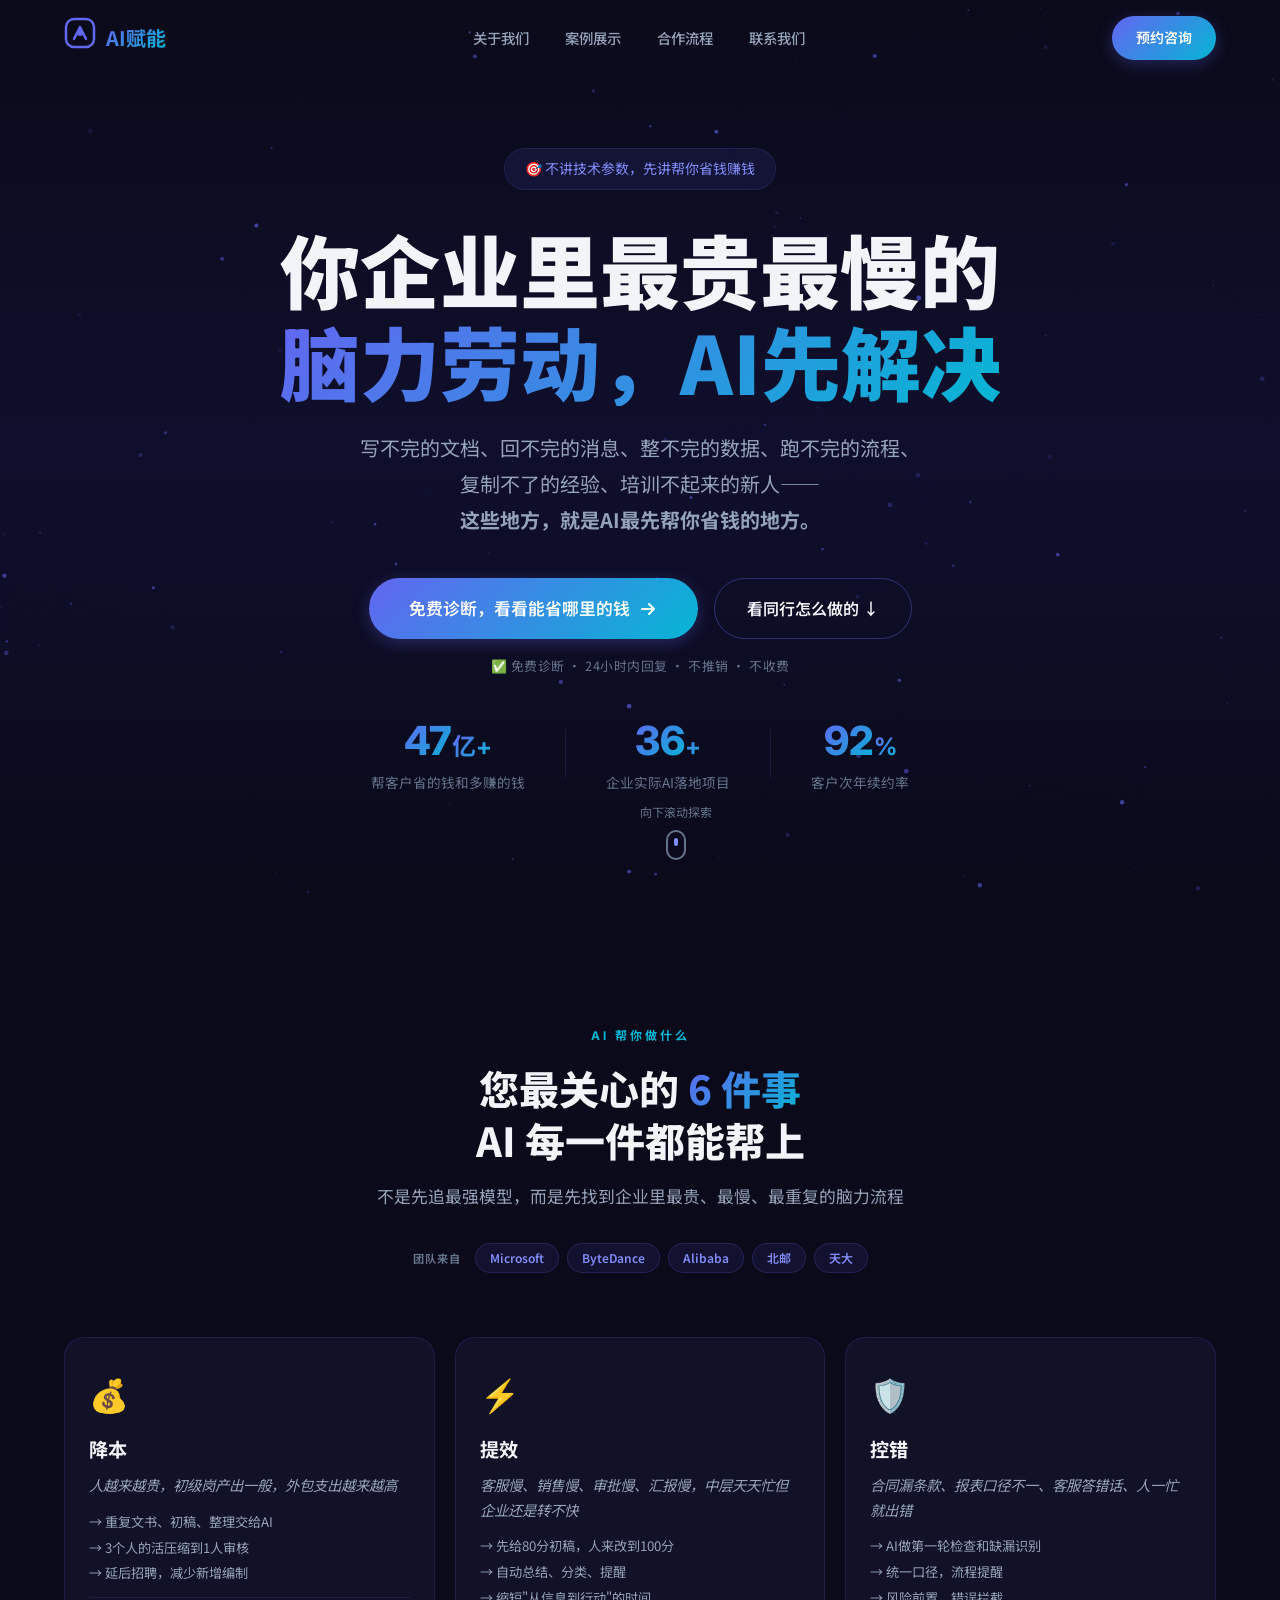
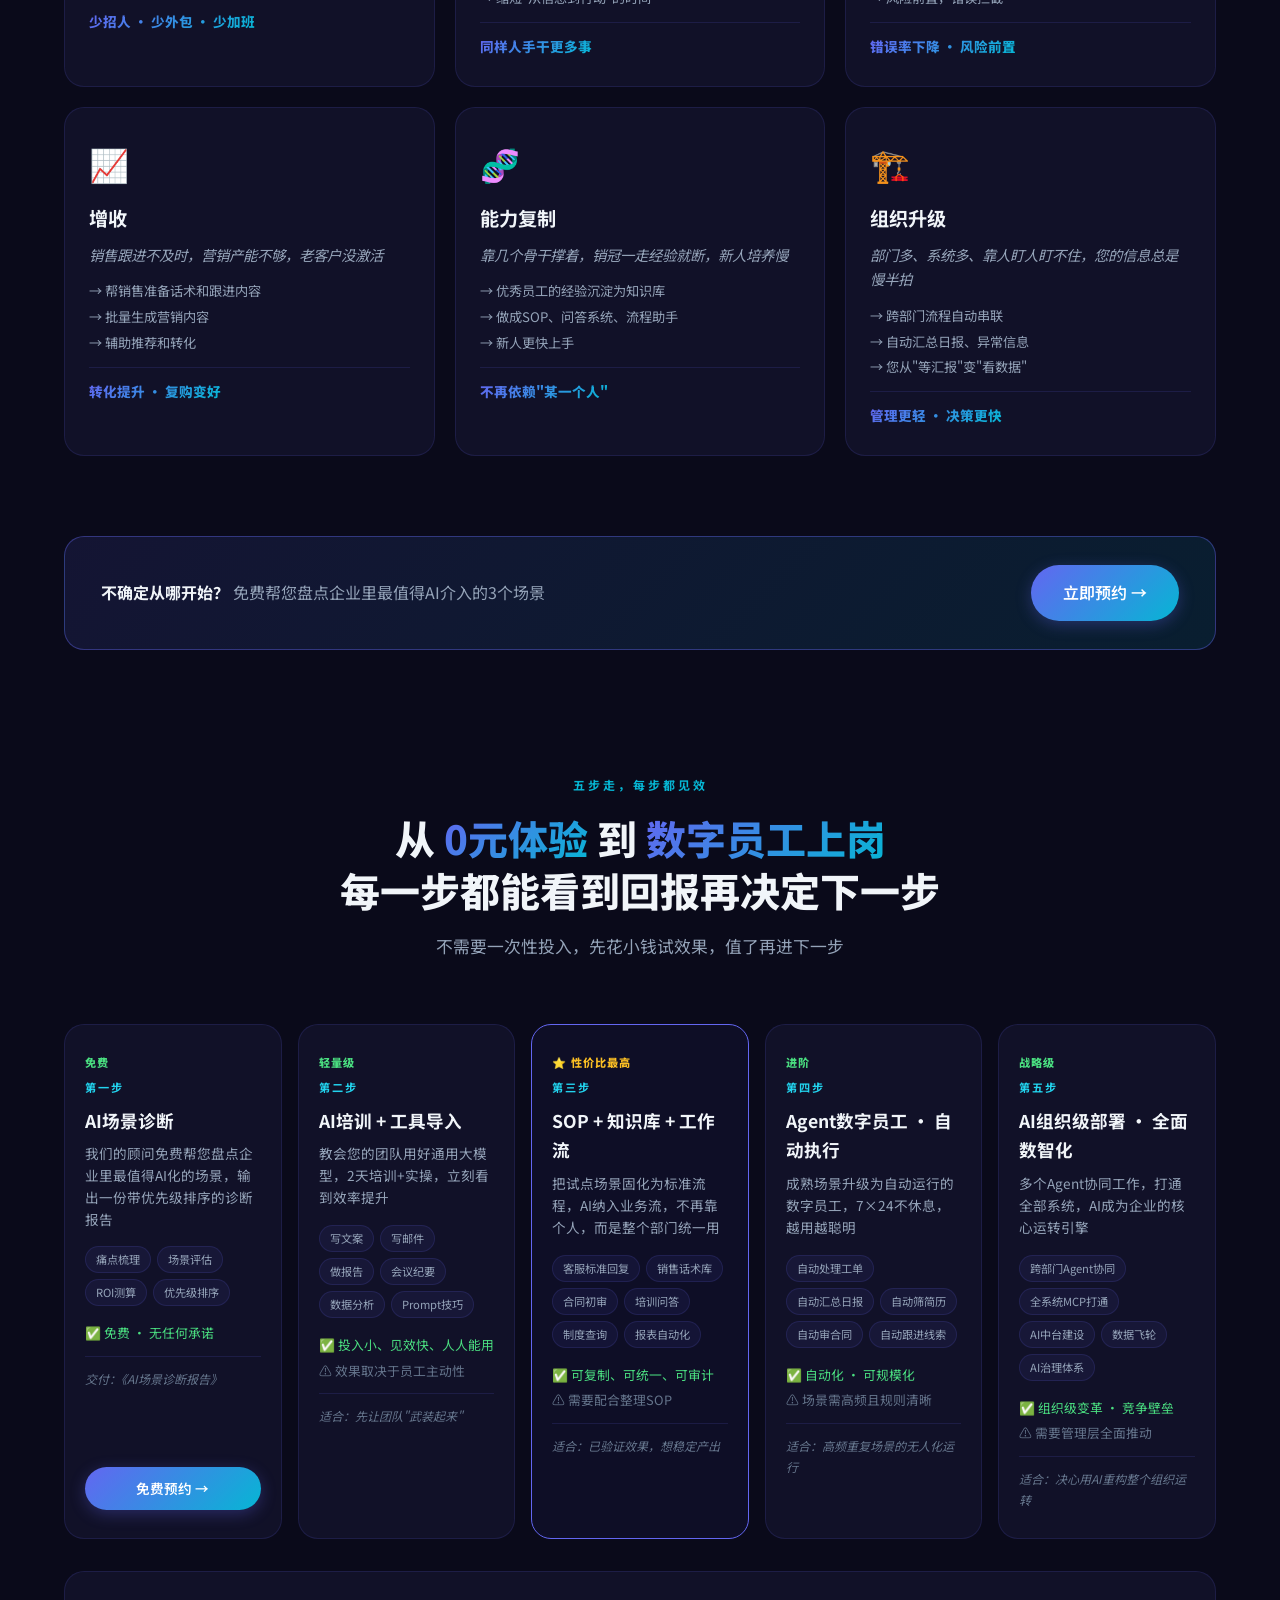
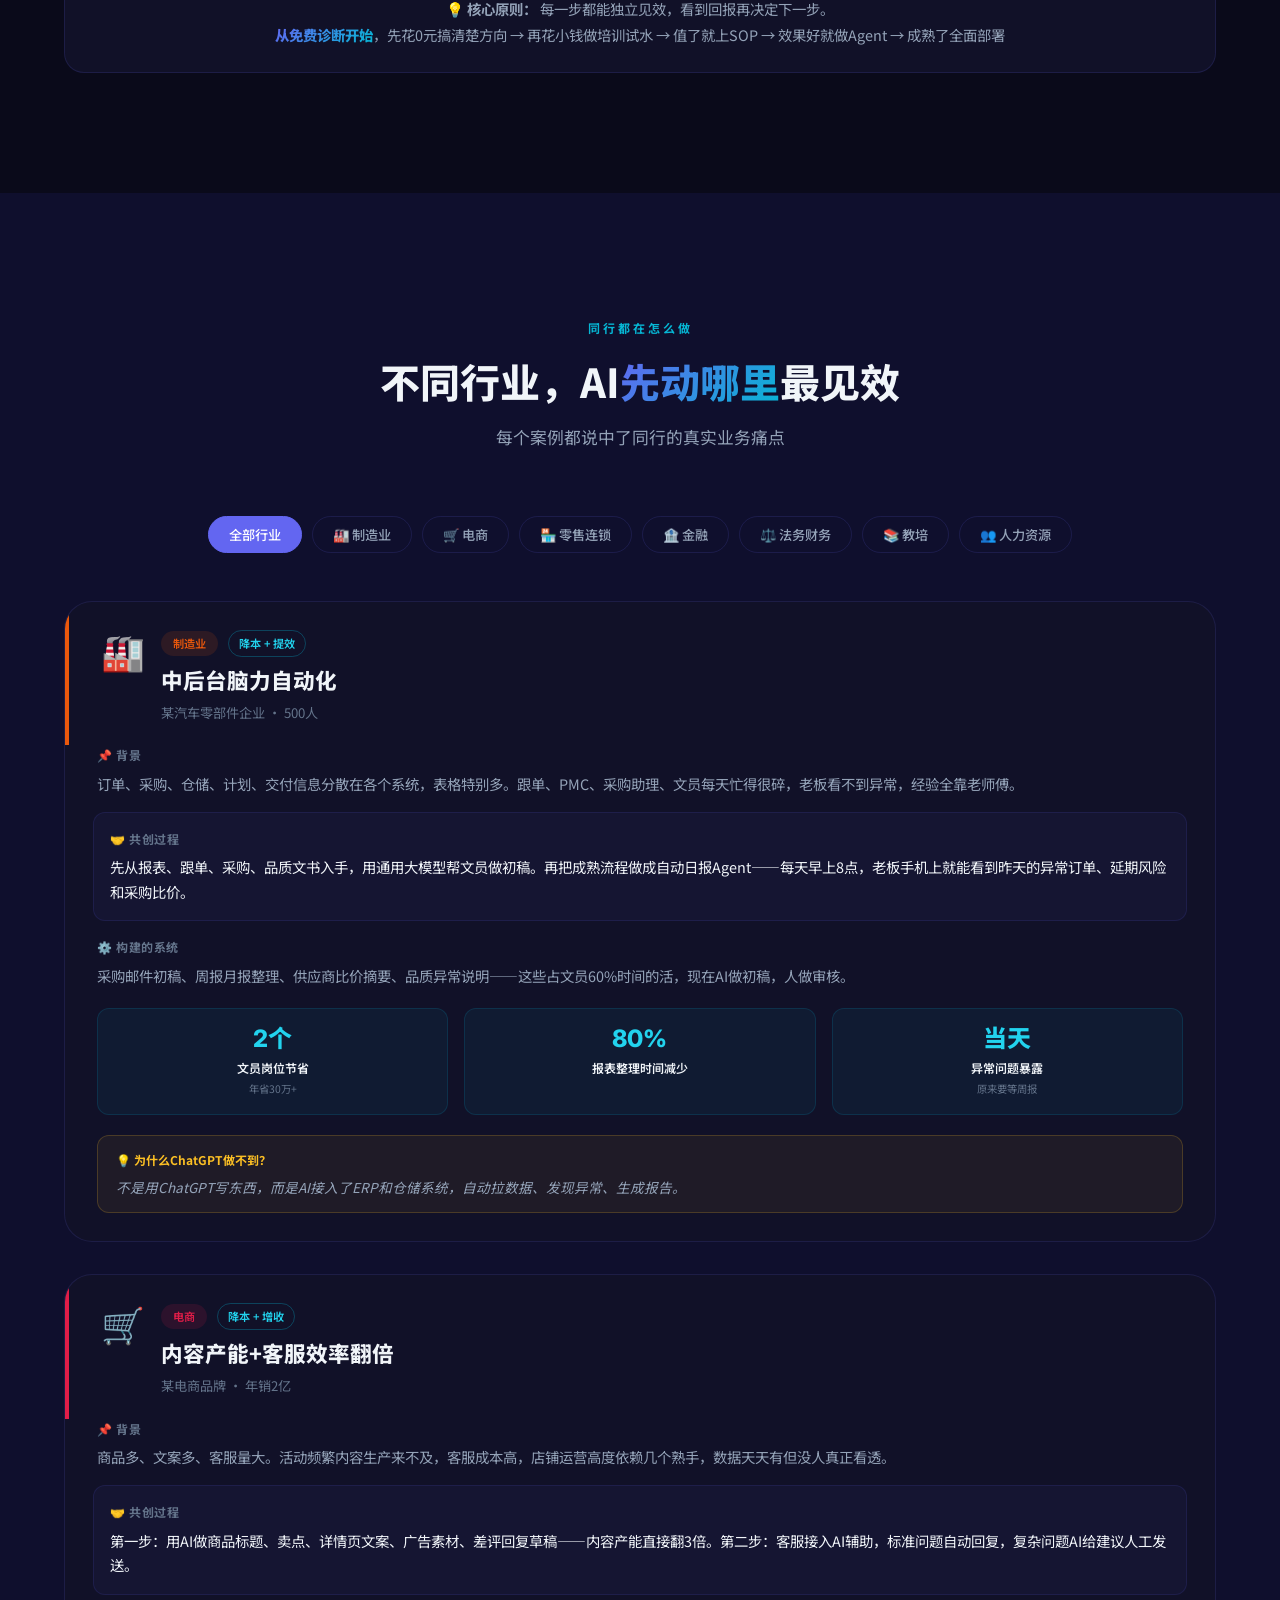
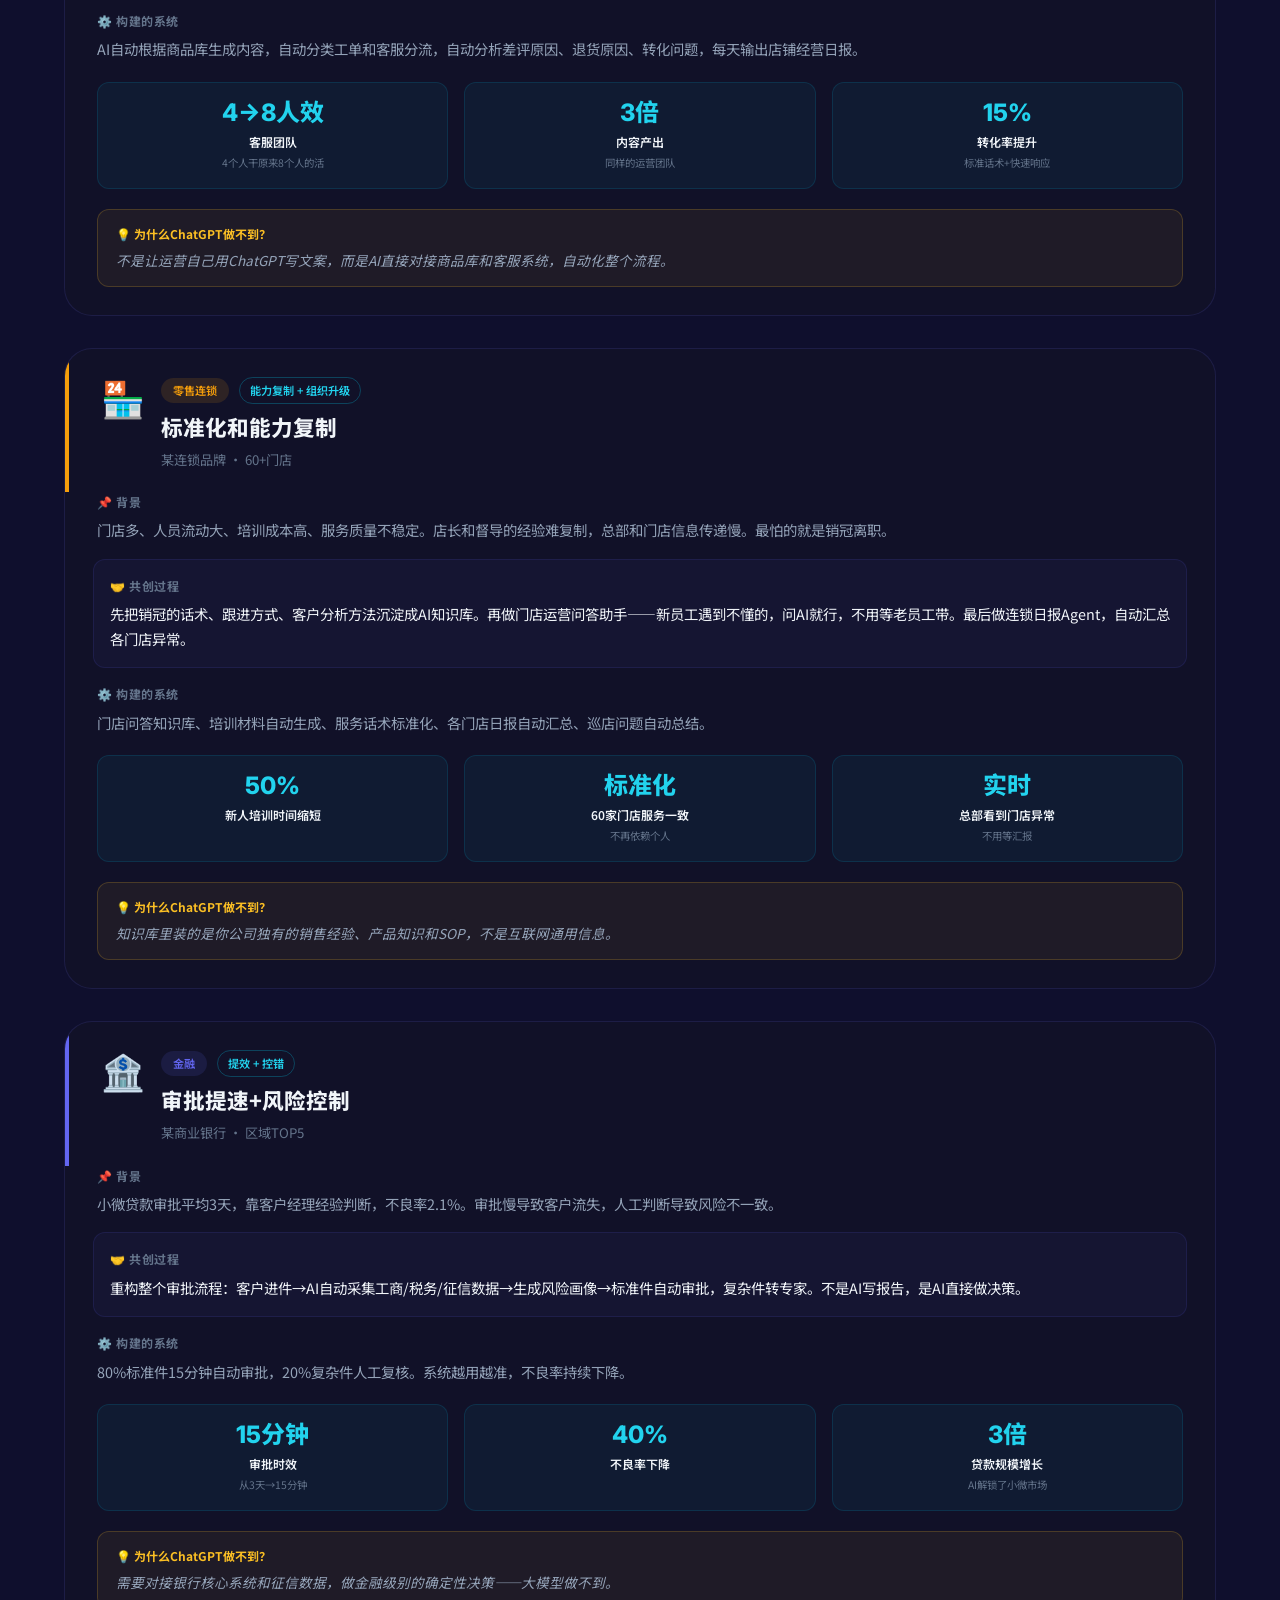
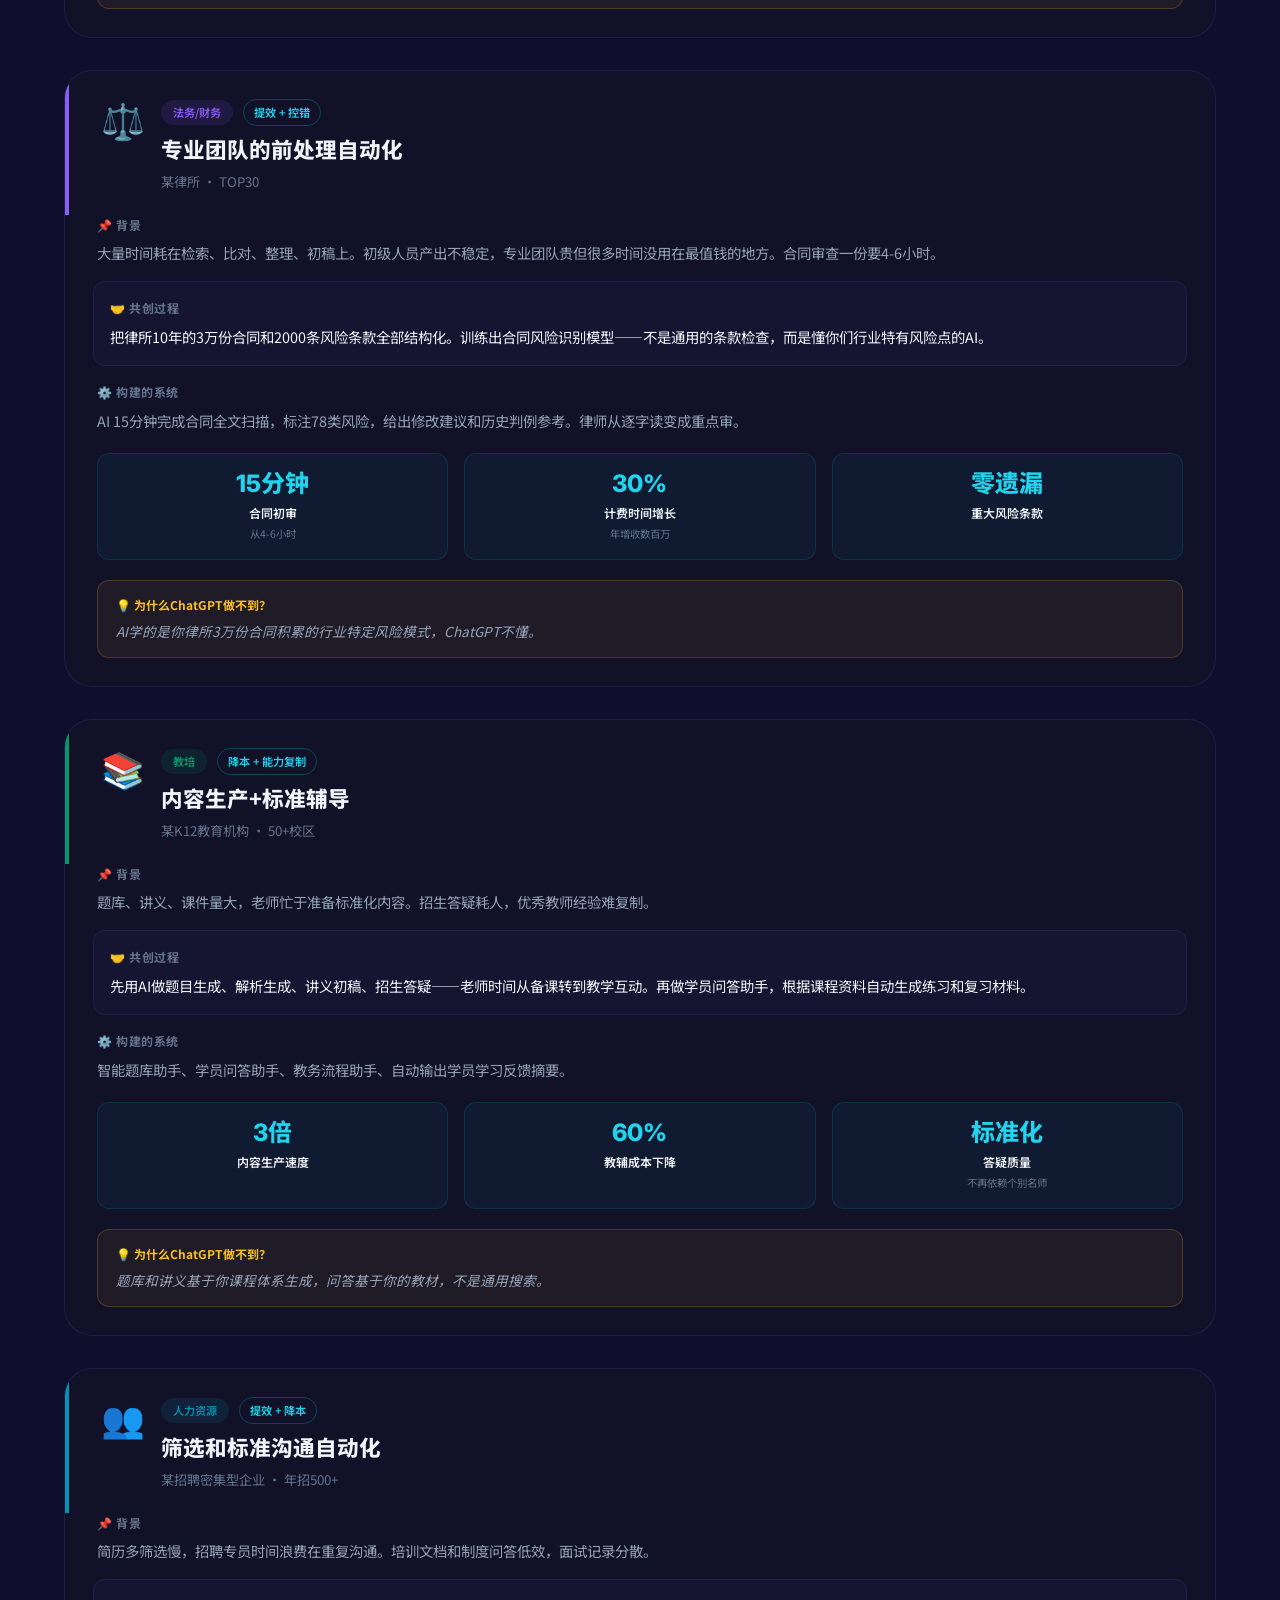
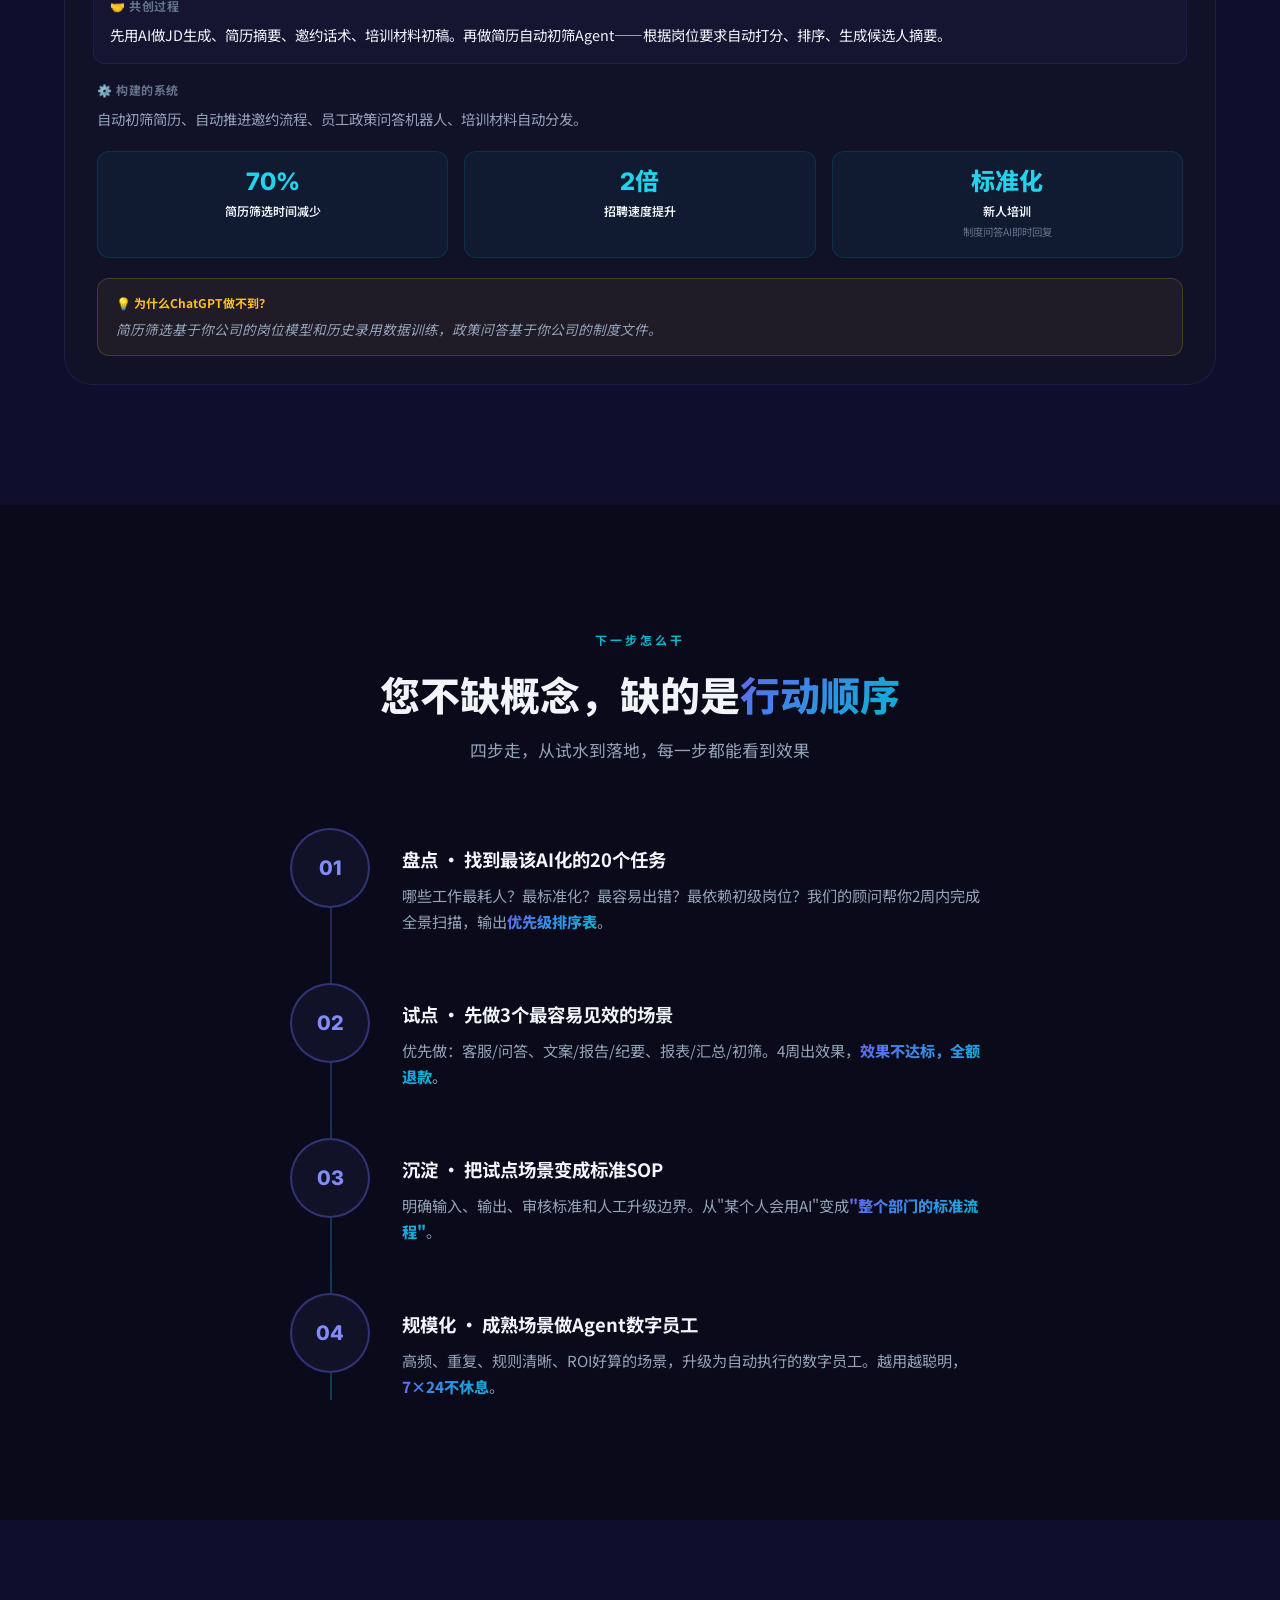
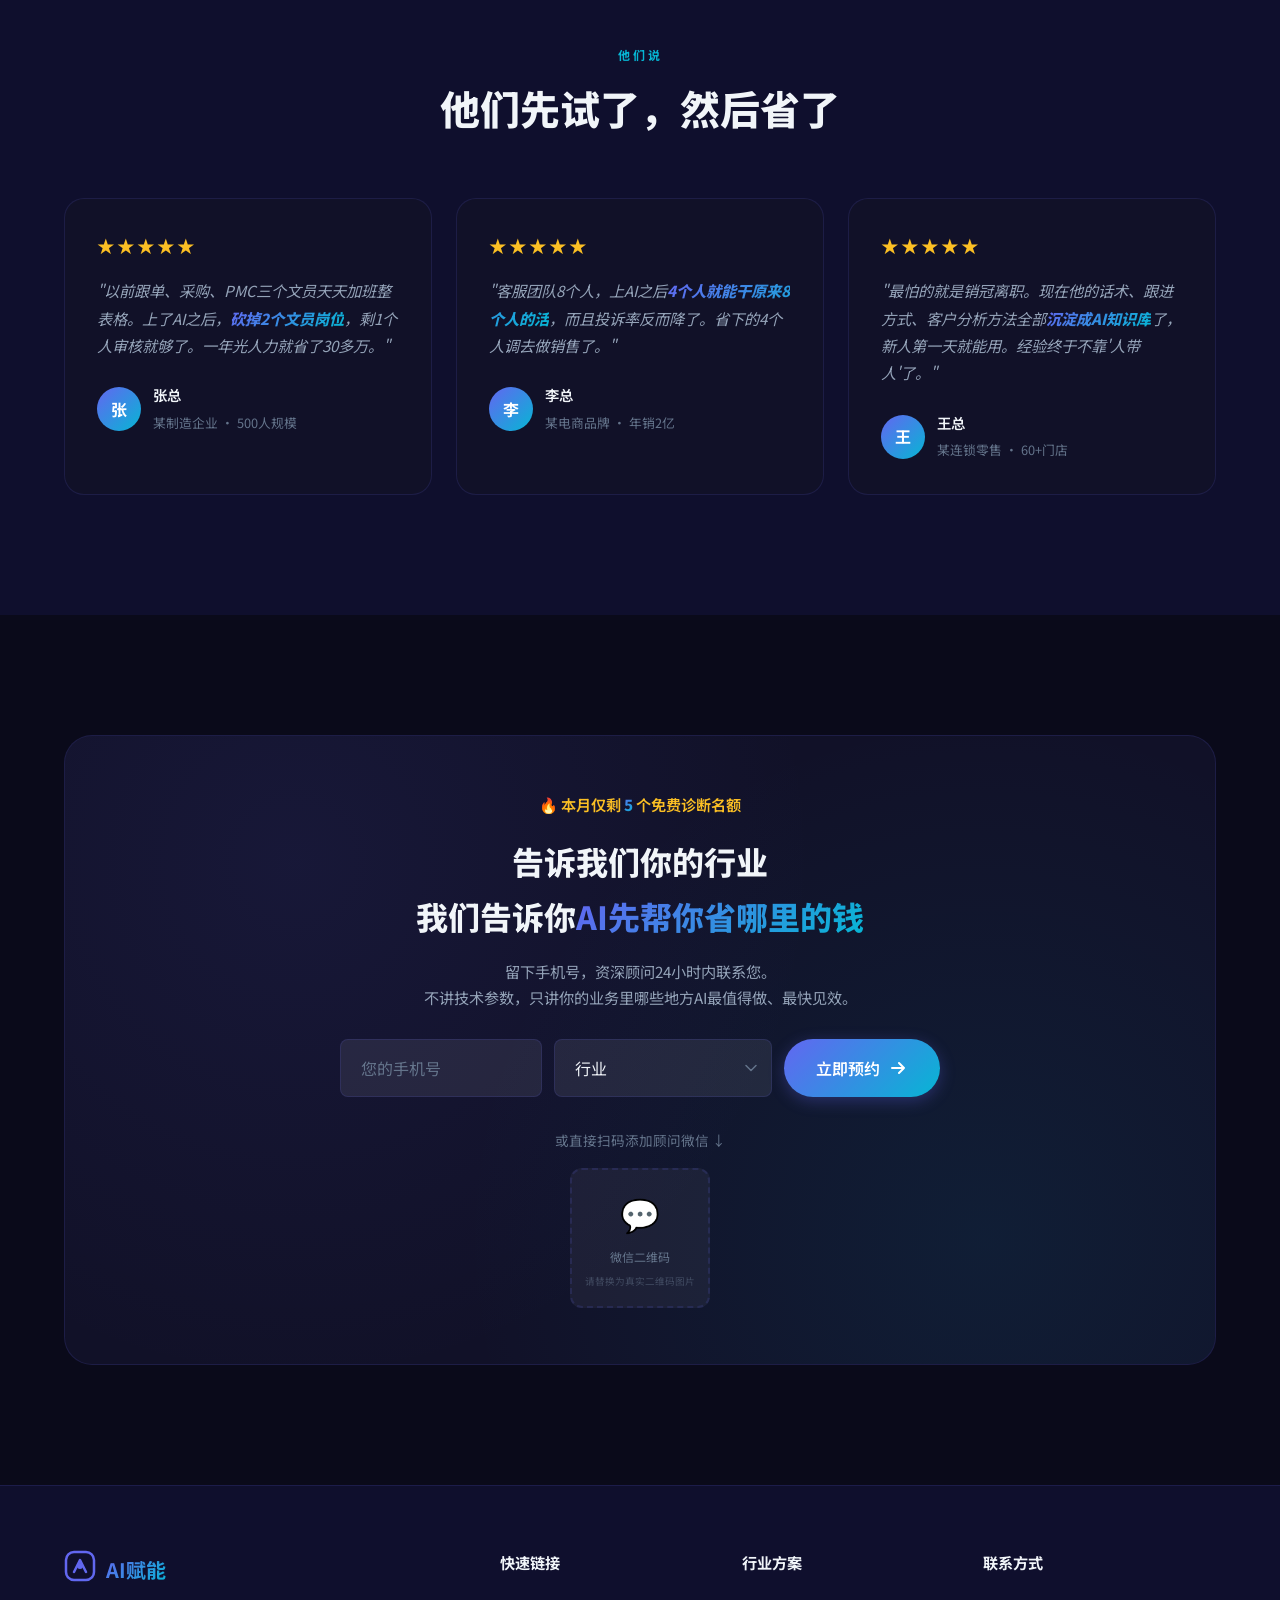
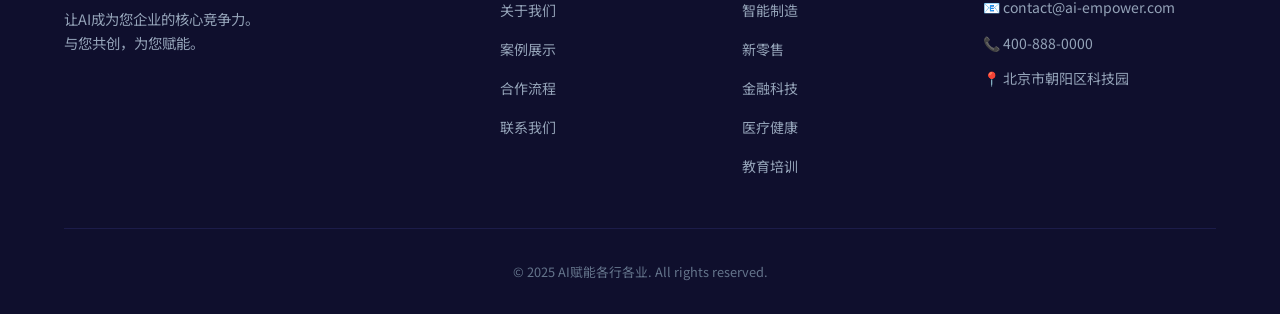
==== index.html @ 60375c15 "v4.1: 3步扩展为5步付费漏斗 - 免费诊断培训SOPAgent全面部署" ====
<!DOCTYPE html>
<html lang="zh-CN">
<head>
    <meta charset="UTF-8">
    <meta name="viewport" content="width=device-width, initial-scale=1.0">
    <title>AI赋能各行各业 — 让AI为您的企业注入智能力量</title>
    <meta name="description" content="我们与客户共创AI解决方案，助力传统企业实现智能化转型。真实案例，真正赋能。">
    <link rel="preconnect" href="https://fonts.googleapis.com">
    <link rel="preconnect" href="https://fonts.gstatic.com" crossorigin>
    <link href="https://fonts.googleapis.com/css2?family=Noto+Sans+SC:wght@300;400;500;700;900&family=Inter:wght@300;400;500;600;700;800&display=swap" rel="stylesheet">
    <link rel="stylesheet" href="styles.css">
</head>
<body>
    <!-- 导航栏 -->
    <nav class="navbar" id="navbar">
        <div class="nav-container">
            <a href="#" class="nav-logo">
                <span class="logo-icon">
                    <svg width="32" height="32" viewBox="0 0 32 32" fill="none">
                        <rect x="2" y="2" width="28" height="28" rx="8" stroke="url(#logoGrad)" stroke-width="2.5"/>
                        <path d="M10 22L16 10L22 22" stroke="url(#logoGrad)" stroke-width="2.5" stroke-linecap="round" stroke-linejoin="round"/>
                        <circle cx="16" cy="16" r="3" fill="url(#logoGrad)"/>
                        <defs>
                            <linearGradient id="logoGrad" x1="0" y1="0" x2="32" y2="32">
                                <stop stop-color="#6366f1"/>
                                <stop offset="1" stop-color="#06b6d4"/>
                            </linearGradient>
                        </defs>
                    </svg>
                </span>
                <span class="logo-text">AI赋能</span>
            </a>
            <ul class="nav-links">
                <li><a href="#about">关于我们</a></li>
                <li><a href="#cases">案例展示</a></li>
                <li><a href="#process">合作流程</a></li>
                <li><a href="#contact">联系我们</a></li>
            </ul>
            <a href="#contact" class="nav-cta">预约咨询</a>
            <button class="nav-toggle" id="navToggle" aria-label="菜单">
                <span></span><span></span><span></span>
            </button>
        </div>
    </nav>

    <!-- Hero 区域 -->
    <section class="hero" id="hero">
        <canvas id="heroCanvas"></canvas>
        <div class="hero-content">
            <div class="hero-badge">🎯 不讲技术参数，先讲帮你省钱赚钱</div>
            <h1 class="hero-title">
                <span class="title-line">你企业里最贵最慢的</span>
                <span class="title-line gradient-text">脑力劳动，AI先解决</span>
            </h1>
            <p class="hero-desc">
                写不完的文档、回不完的消息、整不完的数据、跑不完的流程、<br>
                复制不了的经验、培训不起来的新人——<br>
                <strong>这些地方，就是AI最先帮你省钱的地方。</strong>
            </p>
            <div class="hero-actions">
                <a href="#contact" class="btn btn-primary btn-lg">
                    <span>免费诊断，看看能省哪里的钱</span>
                    <svg width="20" height="20" viewBox="0 0 20 20" fill="none">
                        <path d="M4 10H16M16 10L11 5M16 10L11 15" stroke="currentColor" stroke-width="2" stroke-linecap="round" stroke-linejoin="round"/>
                    </svg>
                </a>
                <a href="#cases" class="btn btn-outline">看同行怎么做的 ↓</a>
            </div>
            <p class="hero-trust-line">✅ 免费诊断 · 24小时内回复 · 不推销 · 不收费</p>
            <div class="hero-stats">
                <div class="stat-item">
                    <span class="stat-number" data-target="47">0</span><span class="stat-suffix">亿+</span>
                    <span class="stat-label">帮客户省的钱和多赚的钱</span>
                </div>
                <div class="stat-divider"></div>
                <div class="stat-item">
                    <span class="stat-number" data-target="36">0</span><span class="stat-suffix">+</span>
                    <span class="stat-label">企业实际AI落地项目</span>
                </div>
                <div class="stat-divider"></div>
                <div class="stat-item">
                    <span class="stat-number" data-target="92">0</span><span class="stat-suffix">%</span>
                    <span class="stat-label">客户次年续约率</span>
                </div>
            </div>
        </div>
        <div class="hero-scroll-hint">
            <span>向下滚动探索</span>
            <div class="scroll-arrow"></div>
        </div>
    </section>

    <!-- AI帮企业做什么 - 6个维度 -->
    <section class="section about" id="about">
        <div class="container">
            <div class="section-header">
                <span class="section-tag">AI 帮你做什么</span>
                <h2 class="section-title">您最关心的 <span class="kw">6 件事</span><br>AI 每一件都能帮上</h2>
                <p class="section-desc">不是先追最强模型，而是先找到企业里最贵、最慢、最重复的脑力流程</p>
                <div class="about-team" data-aos="fade-up">
                    <div class="team-row">
                        <span class="team-label">团队来自</span>
                        <span class="trust-tag">Microsoft</span>
                        <span class="trust-tag">ByteDance</span>
                        <span class="trust-tag">Alibaba</span>
                        <span class="trust-tag">北邮</span>
                        <span class="trust-tag">天大</span>
                    </div>
                </div>
            </div>
            <div class="about-grid six-dims">
                <div class="about-card dim-card" data-aos="fade-up">
                    <div class="dim-icon">💰</div>
                    <h3>降本</h3>
                    <p class="dim-pain">人越来越贵，初级岗产出一般，外包支出越来越高</p>
                    <div class="dim-solution">
                        <span>→ 重复文书、初稿、整理交给AI</span>
                        <span>→ 3个人的活压缩到1人审核</span>
                        <span>→ 延后招聘，减少新增编制</span>
                    </div>
                    <div class="dim-result"><span class="kw">少招人 · 少外包 · 少加班</span></div>
                </div>
                <div class="about-card dim-card" data-aos="fade-up" data-aos-delay="80">
                    <div class="dim-icon">⚡</div>
                    <h3>提效</h3>
                    <p class="dim-pain">客服慢、销售慢、审批慢、汇报慢，中层天天忙但企业还是转不快</p>
                    <div class="dim-solution">
                        <span>→ 先给80分初稿，人来改到100分</span>
                        <span>→ 自动总结、分类、提醒</span>
                        <span>→ 缩短"从信息到行动"的时间</span>
                    </div>
                    <div class="dim-result"><span class="kw">同样人手干更多事</span></div>
                </div>
                <div class="about-card dim-card" data-aos="fade-up" data-aos-delay="160">
                    <div class="dim-icon">🛡️</div>
                    <h3>控错</h3>
                    <p class="dim-pain">合同漏条款、报表口径不一、客服答错话、人一忙就出错</p>
                    <div class="dim-solution">
                        <span>→ AI做第一轮检查和缺漏识别</span>
                        <span>→ 统一口径，流程提醒</span>
                        <span>→ 风险前置，错误拦截</span>
                    </div>
                    <div class="dim-result"><span class="kw">错误率下降 · 风险前置</span></div>
                </div>
                <div class="about-card dim-card" data-aos="fade-up" data-aos-delay="240">
                    <div class="dim-icon">📈</div>
                    <h3>增收</h3>
                    <p class="dim-pain">销售跟进不及时，营销产能不够，老客户没激活</p>
                    <div class="dim-solution">
                        <span>→ 帮销售准备话术和跟进内容</span>
                        <span>→ 批量生成营销内容</span>
                        <span>→ 辅助推荐和转化</span>
                    </div>
                    <div class="dim-result"><span class="kw">转化提升 · 复购变好</span></div>
                </div>
                <div class="about-card dim-card" data-aos="fade-up" data-aos-delay="320">
                    <div class="dim-icon">🧬</div>
                    <h3>能力复制</h3>
                    <p class="dim-pain">靠几个骨干撑着，销冠一走经验就断，新人培养慢</p>
                    <div class="dim-solution">
                        <span>→ 优秀员工的经验沉淀为知识库</span>
                        <span>→ 做成SOP、问答系统、流程助手</span>
                        <span>→ 新人更快上手</span>
                    </div>
                    <div class="dim-result"><span class="kw">不再依赖"某一个人"</span></div>
                </div>
                <div class="about-card dim-card" data-aos="fade-up" data-aos-delay="400">
                    <div class="dim-icon">🏗️</div>
                    <h3>组织升级</h3>
                    <p class="dim-pain">部门多、系统多、靠人盯人盯不住，您的信息总是慢半拍</p>
                    <div class="dim-solution">
                        <span>→ 跨部门流程自动串联</span>
                        <span>→ 自动汇总日报、异常信息</span>
                        <span>→ 您从"等汇报"变"看数据"</span>
                    </div>
                    <div class="dim-result"><span class="kw">管理更轻 · 决策更快</span></div>
                </div>
            </div>
        </div>
    </section>

    <!-- 中间CTA横幅 -->
    <div class="mid-cta">
        <div class="container">
            <div class="mid-cta-inner" data-aos="fade-up">
                <div class="mid-cta-text">
                    <strong>不确定从哪开始？</strong> 免费帮您盘点企业里最值得AI介入的3个场景
                </div>
                <a href="#contact" class="btn btn-primary">立即预约 →</a>
            </div>
        </div>
    </div>

    <!-- 您的企业该走哪一步 -->
    <section class="section stages" id="stages">
        <div class="container">
            <div class="section-header">
                <span class="section-tag">五步走，每步都见效</span>
                <h2 class="section-title">从 <span class="kw">0元体验</span> 到 <span class="kw">数字员工上岗</span><br>每一步都能看到回报再决定下一步</h2>
                <p class="section-desc">不需要一次性投入，先花小钱试效果，值了再进下一步</p>
            </div>
            <div class="stages-grid five-steps">
                <div class="stage-card" data-aos="fade-up">
                    <div class="stage-price">免费</div>
                    <div class="stage-level">第一步</div>
                    <h3>AI场景诊断</h3>
                    <p class="stage-desc">我们的顾问免费帮您盘点企业里最值得AI化的场景，输出一份带优先级排序的诊断报告</p>
                    <div class="stage-scenes">
                        <span>痛点梳理</span><span>场景评估</span><span>ROI测算</span><span>优先级排序</span>
                    </div>
                    <div class="stage-verdict">
                        <span class="verdict-good">✅ 免费 · 无任何承诺</span>
                    </div>
                    <div class="stage-when">交付：《AI场景诊断报告》</div>
                    <a href="#contact" class="btn btn-primary stage-cta">免费预约 →</a>
                </div>
                <div class="stage-card" data-aos="fade-up" data-aos-delay="100">
                    <div class="stage-price">轻量级</div>
                    <div class="stage-level">第二步</div>
                    <h3>AI培训 + 工具导入</h3>
                    <p class="stage-desc">教会您的团队用好通用大模型，2天培训+实操，立刻看到效率提升</p>
                    <div class="stage-scenes">
                        <span>写文案</span><span>写邮件</span><span>做报告</span><span>会议纪要</span><span>数据分析</span><span>Prompt技巧</span>
                    </div>
                    <div class="stage-verdict">
                        <span class="verdict-good">✅ 投入小、见效快、人人能用</span>
                        <span class="verdict-limit">⚠️ 效果取决于员工主动性</span>
                    </div>
                    <div class="stage-when">适合：先让团队"武装起来"</div>
                </div>
                <div class="stage-card stage-highlight" data-aos="fade-up" data-aos-delay="200">
                    <div class="stage-price">⭐ 性价比最高</div>
                    <div class="stage-level">第三步</div>
                    <h3>SOP + 知识库 + 工作流</h3>
                    <p class="stage-desc">把试点场景固化为标准流程，AI纳入业务流，不再靠个人，而是整个部门统一用</p>
                    <div class="stage-scenes">
                        <span>客服标准回复</span><span>销售话术库</span><span>合同初审</span><span>培训问答</span><span>制度查询</span><span>报表自动化</span>
                    </div>
                    <div class="stage-verdict">
                        <span class="verdict-good">✅ 可复制、可统一、可审计</span>
                        <span class="verdict-limit">⚠️ 需要配合整理SOP</span>
                    </div>
                    <div class="stage-when">适合：已验证效果，想稳定产出</div>
                </div>
                <div class="stage-card" data-aos="fade-up" data-aos-delay="300">
                    <div class="stage-price">进阶</div>
                    <div class="stage-level">第四步</div>
                    <h3>Agent数字员工 · 自动执行</h3>
                    <p class="stage-desc">成熟场景升级为自动运行的数字员工，7×24不休息，越用越聪明</p>
                    <div class="stage-scenes">
                        <span>自动处理工单</span><span>自动汇总日报</span><span>自动筛简历</span><span>自动审合同</span><span>自动跟进线索</span>
                    </div>
                    <div class="stage-verdict">
                        <span class="verdict-good">✅ 自动化 · 可规模化</span>
                        <span class="verdict-limit">⚠️ 场景需高频且规则清晰</span>
                    </div>
                    <div class="stage-when">适合：高频重复场景的无人化运行</div>
                </div>
                <div class="stage-card" data-aos="fade-up" data-aos-delay="400">
                    <div class="stage-price">战略级</div>
                    <div class="stage-level">第五步</div>
                    <h3>AI组织级部署 · 全面数智化</h3>
                    <p class="stage-desc">多个Agent协同工作，打通全部系统，AI成为企业的核心运转引擎</p>
                    <div class="stage-scenes">
                        <span>跨部门Agent协同</span><span>全系统MCP打通</span><span>AI中台建设</span><span>数据飞轮</span><span>AI治理体系</span>
                    </div>
                    <div class="stage-verdict">
                        <span class="verdict-good">✅ 组织级变革 · 竞争壁垒</span>
                        <span class="verdict-limit">⚠️ 需要管理层全面推动</span>
                    </div>
                    <div class="stage-when">适合：决心用AI重构整个组织运转</div>
                </div>
            </div>
            <div class="stage-summary" data-aos="fade-up">
                <p>💡 <strong>核心原则：</strong>
                    每一步都能独立见效，看到回报再决定下一步。<br>
                    <span class="kw">从免费诊断开始</span>，先花0元搞清楚方向 → 再花小钱做培训试水 → 值了就上SOP → 效果好就做Agent → 成熟了全面部署
                </p>
            </div>
        </div>
    </section>

    <!-- 共创案例 -->
    <section class="section cases" id="cases">
        <div class="container">
            <div class="section-header">
                <span class="section-tag">同行都在怎么做</span>
                <h2 class="section-title">不同行业，AI<span class="kw">先动哪里</span>最见效</h2>
                <p class="section-desc">每个案例都说中了同行的真实业务痛点</p>
            </div>

            <!-- 行业筛选 -->
            <div class="case-filters">
                <button class="filter-btn active" data-filter="all">全部行业</button>
                <button class="filter-btn" data-filter="manufacturing">🏭 制造业</button>
                <button class="filter-btn" data-filter="ecommerce">🛒 电商</button>
                <button class="filter-btn" data-filter="retail">🏪 零售连锁</button>
                <button class="filter-btn" data-filter="finance">🏦 金融</button>
                <button class="filter-btn" data-filter="professional">⚖️ 法务财务</button>
                <button class="filter-btn" data-filter="education">📚 教培</button>
                <button class="filter-btn" data-filter="hr">👥 人力资源</button>
            </div>

            <!-- 动态案例列表 -->
            <div class="case-list" id="caseList"></div>
        </div>
    </section>

    <!-- 视频弹窗 -->
    <div class="video-modal" id="videoModal">
        <div class="modal-overlay"></div>
        <div class="modal-content">
            <button class="modal-close" id="modalClose">
                <svg width="24" height="24" viewBox="0 0 24 24" fill="none">
                    <path d="M18 6L6 18M6 6L18 18" stroke="white" stroke-width="2" stroke-linecap="round"/>
                </svg>
            </button>
            <div class="video-placeholder">
                <svg width="80" height="80" viewBox="0 0 80 80" fill="none">
                    <circle cx="40" cy="40" r="30" stroke="white" stroke-width="2" opacity="0.5"/>
                    <path d="M34 28V52L56 40L34 28Z" fill="white" opacity="0.5"/>
                </svg>
                <p>视频加载中...</p>
                <p class="video-note">请替换为实际案例视频链接</p>
            </div>
        </div>
    </div>

    <!-- 合作流程 -->
    <section class="section process" id="process">
        <div class="container">
            <div class="section-header">
                <span class="section-tag">下一步怎么干</span>
                <h2 class="section-title">您不缺概念，缺的是<span class="kw">行动顺序</span></h2>
                <p class="section-desc">四步走，从试水到落地，每一步都能看到效果</p>
            </div>
            <div class="process-timeline">
                <div class="process-step" data-aos="fade-right">
                    <div class="step-number">01</div>
                    <div class="step-content">
                        <h3>盘点 · 找到最该AI化的20个任务</h3>
                        <p>哪些工作最耗人？最标准化？最容易出错？最依赖初级岗位？我们的顾问帮你2周内完成全景扫描，输出<span class="kw">优先级排序表</span>。</p>
                    </div>
                </div>
                <div class="process-step" data-aos="fade-left">
                    <div class="step-number">02</div>
                    <div class="step-content">
                        <h3>试点 · 先做3个最容易见效的场景</h3>
                        <p>优先做：客服/问答、文案/报告/纪要、报表/汇总/初筛。4周出效果，<span class="kw">效果不达标，全额退款</span>。</p>
                    </div>
                </div>
                <div class="process-step" data-aos="fade-right">
                    <div class="step-number">03</div>
                    <div class="step-content">
                        <h3>沉淀 · 把试点场景变成标准SOP</h3>
                        <p>明确输入、输出、审核标准和人工升级边界。从"某个人会用AI"变成<span class="kw">"整个部门的标准流程"</span>。</p>
                    </div>
                </div>
                <div class="process-step" data-aos="fade-left">
                    <div class="step-number">04</div>
                    <div class="step-content">
                        <h3>规模化 · 成熟场景做Agent数字员工</h3>
                        <p>高频、重复、规则清晰、ROI好算的场景，升级为自动执行的数字员工。越用越聪明，<span class="kw">7×24不休息</span>。</p>
                    </div>
                </div>
            </div>
        </div>
    </section>

    <!-- 客户评价 -->
    <section class="section testimonials">
        <div class="container">
            <div class="section-header">
                <span class="section-tag">他们说</span>
                <h2 class="section-title">他们先试了，然后省了</h2>
            </div>
            <div class="testimonial-grid">
                <div class="testimonial-card" data-aos="fade-up">
                    <div class="testimonial-stars">★★★★★</div>
                    <p class="testimonial-text">"以前跟单、采购、PMC三个文员天天加班整表格。上了AI之后，<span class="kw">砍掉2个文员岗位</span>，剩1个人审核就够了。一年光人力就省了30多万。"</p>
                    <div class="testimonial-author">
                        <div class="author-avatar">张</div>
                        <div>
                            <strong>张总</strong>
                            <span>某制造企业 · 500人规模</span>
                        </div>
                    </div>
                </div>
                <div class="testimonial-card" data-aos="fade-up" data-aos-delay="100">
                    <div class="testimonial-stars">★★★★★</div>
                    <p class="testimonial-text">"客服团队8个人，上AI之后<span class="kw">4个人就能干原来8个人的活</span>，而且投诉率反而降了。省下的4个人调去做销售了。"</p>
                    <div class="testimonial-author">
                        <div class="author-avatar">李</div>
                        <div>
                            <strong>李总</strong>
                            <span>某电商品牌 · 年销2亿</span>
                        </div>
                    </div>
                </div>
                <div class="testimonial-card" data-aos="fade-up" data-aos-delay="200">
                    <div class="testimonial-stars">★★★★★</div>
                    <p class="testimonial-text">"最怕的就是销冠离职。现在他的话术、跟进方式、客户分析方法全部<span class="kw">沉淀成AI知识库</span>了，新人第一天就能用。经验终于不靠'人带人'了。"</p>
                    <div class="testimonial-author">
                        <div class="author-avatar">王</div>
                        <div>
                            <strong>王总</strong>
                            <span>某连锁零售 · 60+门店</span>
                        </div>
                    </div>
                </div>
            </div>
        </div>
    </section>

    <!-- CTA -->
    <section class="section cta-section" id="contact">
        <div class="container">
            <div class="cta-card">
                <div class="cta-bg-pattern"></div>
                <div class="cta-urgency" data-aos="fade-up">🔥 本月仅剩 <span class="kw" id="remainSlots">5</span> 个免费诊断名额</div>
                <h2>告诉我们你的行业<br>我们告诉你<span class="kw">AI先帮你省哪里的钱</span></h2>
                <p>留下手机号，资深顾问24小时内联系您。<br>不讲技术参数，只讲你的业务里哪些地方AI最值得做、最快见效。</p>
                <form class="cta-form cta-form-simple" id="contactForm" data-aos="fade-up" data-aos-delay="100">
                    <div class="form-row-inline">
                        <input type="tel" id="phone" placeholder="您的手机号" required>
                        <select id="industry" required>
                            <option value="" disabled selected>行业</option>
                            <option value="manufacturing">制造业</option>
                            <option value="retail">零售/电商</option>
                            <option value="finance">金融</option>
                            <option value="healthcare">医疗健康</option>
                            <option value="realestate">房地产</option>
                            <option value="logistics">物流</option>
                            <option value="other">其他</option>
                        </select>
                        <button type="submit" class="btn btn-primary">
                            <span>立即预约</span>
                            <svg width="20" height="20" viewBox="0 0 20 20" fill="none">
                                <path d="M4 10H16M16 10L11 5M16 10L11 15" stroke="currentColor" stroke-width="2" stroke-linecap="round" stroke-linejoin="round"/>
                            </svg>
                        </button>
                    </div>
                </form>
                <div class="cta-alt" data-aos="fade-up" data-aos-delay="200">
                    <span>或直接扫码添加顾问微信 ↓</span>
                    <div class="wechat-qr-placeholder">
                        <div class="qr-box">
                            <span class="qr-icon">💬</span>
                            <span>微信二维码</span>
                            <span class="qr-hint">请替换为真实二维码图片</span>
                        </div>
                    </div>
                </div>
            </div>
        </div>
    </section>

    <!-- 悬浮CTA按钮 -->
    <div class="floating-cta" id="floatingCta">
        <a href="#contact" class="float-btn float-btn-primary" title="预约咨询">
            <svg width="22" height="22" viewBox="0 0 22 22" fill="none">
                <path d="M3 20L5 14L16 3L19 6L8 17L3 20Z" stroke="currentColor" stroke-width="1.5" stroke-linejoin="round"/>
            </svg>
            <span>免费诊断</span>
        </a>
        <a href="tel:4008880000" class="float-btn float-btn-phone" title="电话咨询">
            <svg width="20" height="20" viewBox="0 0 20 20" fill="none">
                <path d="M3 3H7L9 8L6.5 9.5C7.57 11.57 9.43 13.43 11.5 14.5L13 12L18 14V18C18 18.55 17.55 19 17 19C9.27 19 3 12.73 3 5C3 4.45 3.45 4 4 4" stroke="currentColor" stroke-width="1.5" stroke-linecap="round" stroke-linejoin="round"/>
            </svg>
        </a>
    </div>

    <!-- 页脚 -->
    <footer class="footer">
        <div class="container">
            <div class="footer-grid">
                <div class="footer-brand">
                    <a href="#" class="nav-logo">
                        <span class="logo-icon">
                            <svg width="32" height="32" viewBox="0 0 32 32" fill="none">
                                <rect x="2" y="2" width="28" height="28" rx="8" stroke="url(#logoGrad2)" stroke-width="2.5"/>
                                <path d="M10 22L16 10L22 22" stroke="url(#logoGrad2)" stroke-width="2.5" stroke-linecap="round" stroke-linejoin="round"/>
                                <circle cx="16" cy="16" r="3" fill="url(#logoGrad2)"/>
                                <defs>
                                    <linearGradient id="logoGrad2" x1="0" y1="0" x2="32" y2="32">
                                        <stop stop-color="#6366f1"/>
                                        <stop offset="1" stop-color="#06b6d4"/>
                                    </linearGradient>
                                </defs>
                            </svg>
                        </span>
                        <span class="logo-text">AI赋能</span>
                    </a>
                    <p>让AI成为您企业的核心竞争力。<br>与您共创，为您赋能。</p>
                </div>
                <div class="footer-links">
                    <h4>快速链接</h4>
                    <ul>
                        <li><a href="#about">关于我们</a></li>
                        <li><a href="#cases">案例展示</a></li>
                        <li><a href="#process">合作流程</a></li>
                        <li><a href="#contact">联系我们</a></li>
                    </ul>
                </div>
                <div class="footer-links">
                    <h4>行业方案</h4>
                    <ul>
                        <li><a href="#">智能制造</a></li>
                        <li><a href="#">新零售</a></li>
                        <li><a href="#">金融科技</a></li>
                        <li><a href="#">医疗健康</a></li>
                        <li><a href="#">教育培训</a></li>
                    </ul>
                </div>
                <div class="footer-links">
                    <h4>联系方式</h4>
                    <ul class="contact-list">
                        <li>📧 contact@ai-empower.com</li>
                        <li>📞 400-888-0000</li>
                        <li>📍 北京市朝阳区科技园</li>
                    </ul>
                </div>
            </div>
            <div class="footer-bottom">
                <p>&copy; 2025 AI赋能各行各业. All rights reserved.</p>
            </div>
        </div>
    </footer>

    <script src="script.js"></script>
</body>
</html>
---- styles.css ----
/* ============================================
   AI赋能各行各业 — 产品介绍网站样式
   设计风格：科技感 · 赋能感
   ============================================ */

/* --- CSS Variables --- */
:root {
    --primary: #6366f1;
    --primary-light: #818cf8;
    --primary-dark: #4f46e5;
    --accent: #06b6d4;
    --accent-light: #22d3ee;
    --bg-dark: #0a0a1a;
    --bg-card: #111128;
    --bg-card-hover: #1a1a3e;
    --bg-surface: #0f0f2d;
    --text-primary: #f1f5f9;
    --text-secondary: #94a3b8;
    --text-muted: #64748b;
    --border-color: rgba(99, 102, 241, 0.15);
    --border-hover: rgba(99, 102, 241, 0.4);
    --gradient-primary: linear-gradient(135deg, #6366f1, #06b6d4);
    --gradient-hero: linear-gradient(180deg, #0a0a1a 0%, #0f0f2d 50%, #0a0a1a 100%);
    --shadow-card: 0 4px 24px rgba(0, 0, 0, 0.3);
    --shadow-glow: 0 0 40px rgba(99, 102, 241, 0.15);
    --radius-sm: 8px;
    --radius-md: 12px;
    --radius-lg: 20px;
    --radius-xl: 28px;
    --font-cn: 'Noto Sans SC', 'PingFang SC', 'Microsoft YaHei', sans-serif;
    --font-en: 'Inter', var(--font-cn);
    --transition: 0.3s cubic-bezier(0.4, 0, 0.2, 1);
}

/* --- Reset & Base --- */
*, *::before, *::after {
    margin: 0;
    padding: 0;
    box-sizing: border-box;
}

html {
    scroll-behavior: smooth;
    font-size: 16px;
}

body {
    font-family: var(--font-cn);
    background: var(--bg-dark);
    color: var(--text-primary);
    line-height: 1.7;
    overflow-x: hidden;
    -webkit-font-smoothing: antialiased;
}

a {
    color: inherit;
    text-decoration: none;
    transition: color var(--transition);
}

img {
    max-width: 100%;
    display: block;
}

ul {
    list-style: none;
}

.container {
    max-width: 1200px;
    margin: 0 auto;
    padding: 0 24px;
}

/* --- Navbar --- */
.navbar {
    position: fixed;
    top: 0;
    left: 0;
    right: 0;
    z-index: 1000;
    padding: 16px 0;
    transition: all var(--transition);
    background: transparent;
}

.navbar.scrolled {
    background: rgba(10, 10, 26, 0.9);
    backdrop-filter: blur(20px);
    -webkit-backdrop-filter: blur(20px);
    border-bottom: 1px solid var(--border-color);
    padding: 10px 0;
}

.nav-container {
    max-width: 1200px;
    margin: 0 auto;
    padding: 0 24px;
    display: flex;
    align-items: center;
    justify-content: space-between;
}

.nav-logo {
    display: flex;
    align-items: center;
    gap: 10px;
    font-weight: 700;
    font-size: 1.25rem;
}

.logo-text {
    background: var(--gradient-primary);
    -webkit-background-clip: text;
    -webkit-text-fill-color: transparent;
    background-clip: text;
}

.nav-links {
    display: flex;
    gap: 36px;
    align-items: center;
}

.nav-links a {
    font-size: 0.9rem;
    color: var(--text-secondary);
    font-weight: 500;
    position: relative;
    padding: 4px 0;
}

.nav-links a::after {
    content: '';
    position: absolute;
    bottom: -2px;
    left: 0;
    width: 0;
    height: 2px;
    background: var(--gradient-primary);
    transition: width var(--transition);
    border-radius: 1px;
}

.nav-links a:hover {
    color: var(--text-primary);
}

.nav-links a:hover::after {
    width: 100%;
}

.nav-cta {
    display: inline-flex;
    align-items: center;
    gap: 6px;
    padding: 10px 24px;
    background: var(--gradient-primary);
    color: white;
    border-radius: 100px;
    font-size: 0.875rem;
    font-weight: 600;
    transition: all var(--transition);
    box-shadow: 0 4px 16px rgba(99, 102, 241, 0.3);
}

.nav-cta:hover {
    transform: translateY(-2px);
    box-shadow: 0 6px 24px rgba(99, 102, 241, 0.5);
}

.nav-toggle {
    display: none;
    flex-direction: column;
    gap: 5px;
    background: none;
    border: none;
    cursor: pointer;
    padding: 4px;
}

.nav-toggle span {
    width: 24px;
    height: 2px;
    background: var(--text-primary);
    border-radius: 2px;
    transition: all var(--transition);
}

/* --- Hero Section --- */
.hero {
    position: relative;
    min-height: 100vh;
    display: flex;
    align-items: center;
    justify-content: center;
    overflow: hidden;
    background: var(--gradient-hero);
}

#heroCanvas {
    position: absolute;
    top: 0;
    left: 0;
    width: 100%;
    height: 100%;
    pointer-events: none;
}

.hero-content {
    position: relative;
    z-index: 2;
    text-align: center;
    padding: 120px 24px 80px;
    max-width: 900px;
}

.hero-badge {
    display: inline-flex;
    align-items: center;
    gap: 8px;
    padding: 8px 20px;
    background: rgba(99, 102, 241, 0.1);
    border: 1px solid var(--border-color);
    border-radius: 100px;
    font-size: 0.875rem;
    color: var(--primary-light);
    margin-bottom: 32px;
    animation: fadeInUp 0.8s ease-out;
}

.hero-title {
    font-size: clamp(2.5rem, 7vw, 5rem);
    font-weight: 900;
    line-height: 1.15;
    margin-bottom: 24px;
    animation: fadeInUp 0.8s ease-out 0.1s both;
}

.title-line {
    display: block;
}

.gradient-text {
    background: var(--gradient-primary);
    -webkit-background-clip: text;
    -webkit-text-fill-color: transparent;
    background-clip: text;
}

/* Keyword Highlight */
.kw {
    background: var(--gradient-primary);
    -webkit-background-clip: text;
    -webkit-text-fill-color: transparent;
    background-clip: text;
    font-weight: 800;
}

.section-title .kw {
    font-size: inherit;
}

.hero-desc .kw {
    font-size: 1.15em;
    letter-spacing: 0.5px;
}

.hero-desc {
    font-size: clamp(1rem, 2vw, 1.25rem);
    color: var(--text-secondary);
    line-height: 1.8;
    margin-bottom: 40px;
    animation: fadeInUp 0.8s ease-out 0.2s both;
}

.hero-actions {
    display: flex;
    gap: 16px;
    justify-content: center;
    flex-wrap: wrap;
    margin-bottom: 16px;
    animation: fadeInUp 0.8s ease-out 0.3s both;
}

.hero-trust-line + .hero-stats {
    margin-top: 40px;
}

/* --- Buttons --- */
.btn {
    display: inline-flex;
    align-items: center;
    gap: 8px;
    padding: 14px 32px;
    border-radius: 100px;
    font-size: 1rem;
    font-weight: 600;
    font-family: var(--font-cn);
    cursor: pointer;
    border: none;
    transition: all var(--transition);
    white-space: nowrap;
}

.btn-primary {
    background: var(--gradient-primary);
    color: white;
    box-shadow: 0 4px 16px rgba(99, 102, 241, 0.3);
}

.btn-primary:hover {
    transform: translateY(-2px);
    box-shadow: 0 8px 32px rgba(99, 102, 241, 0.5);
}

.btn-outline {
    background: transparent;
    color: var(--text-primary);
    border: 1.5px solid var(--border-hover);
}

.btn-outline:hover {
    background: rgba(99, 102, 241, 0.1);
    border-color: var(--primary);
    transform: translateY(-2px);
}

.btn-lg {
    padding: 16px 40px;
    font-size: 1.05rem;
}

/* --- Hero Stats --- */
.hero-stats {
    display: flex;
    justify-content: center;
    align-items: center;
    gap: 40px;
    animation: fadeInUp 0.8s ease-out 0.4s both;
}

.stat-item {
    text-align: center;
    line-height: 1;
}

.stat-number {
    display: inline;
    font-family: var(--font-en);
    font-size: 2.5rem;
    font-weight: 800;
    background: var(--gradient-primary);
    -webkit-background-clip: text;
    -webkit-text-fill-color: transparent;
    background-clip: text;
    line-height: 1.2;
}

.stat-suffix {
    font-family: var(--font-en);
    font-size: 1.5rem;
    font-weight: 700;
    background: var(--gradient-primary);
    -webkit-background-clip: text;
    -webkit-text-fill-color: transparent;
    background-clip: text;
}

.stat-label {
    display: block;
    font-size: 0.85rem;
    color: var(--text-muted);
    margin-top: 8px;
    line-height: 1.4;
}

.stat-divider {
    width: 1px;
    height: 48px;
    background: var(--border-color);
}

/* --- Scroll Hint --- */
.hero-scroll-hint {
    position: absolute;
    bottom: 40px;
    left: 50%;
    transform: translateX(-50%);
    display: flex;
    flex-direction: column;
    align-items: center;
    gap: 8px;
    color: var(--text-muted);
    font-size: 0.75rem;
    animation: fadeInUp 0.8s ease-out 0.6s both;
}

.scroll-arrow {
    width: 20px;
    height: 30px;
    border: 2px solid var(--text-muted);
    border-radius: 10px;
    position: relative;
}

.scroll-arrow::after {
    content: '';
    width: 4px;
    height: 8px;
    background: var(--primary-light);
    border-radius: 2px;
    position: absolute;
    top: 6px;
    left: 50%;
    transform: translateX(-50%);
    animation: scrollBounce 2s infinite;
}

@keyframes scrollBounce {
    0%, 100% { transform: translateX(-50%) translateY(0); opacity: 1; }
    50% { transform: translateX(-50%) translateY(8px); opacity: 0.3; }
}

/* --- Section Common --- */
.section {
    padding: 120px 0;
    position: relative;
}

.section-header {
    text-align: center;
    margin-bottom: 64px;
}

.section-tag {
    display: inline-block;
    font-family: var(--font-en);
    font-size: 0.75rem;
    font-weight: 700;
    letter-spacing: 3px;
    color: var(--accent);
    text-transform: uppercase;
    margin-bottom: 16px;
}

.section-title {
    font-size: clamp(1.75rem, 4vw, 2.5rem);
    font-weight: 800;
    margin-bottom: 16px;
    line-height: 1.3;
}

.section-desc {
    font-size: 1.05rem;
    color: var(--text-secondary);
    max-width: 600px;
    margin: 0 auto;
}

/* --- About Grid --- */
.about-grid {
    display: grid;
    grid-template-columns: repeat(4, 1fr);
    gap: 24px;
}

.about-card {
    background: var(--bg-card);
    border: 1px solid var(--border-color);
    border-radius: var(--radius-lg);
    padding: 36px 28px;
    transition: all var(--transition);
    position: relative;
    overflow: hidden;
}

.about-card::before {
    content: '';
    position: absolute;
    top: 0;
    left: 0;
    right: 0;
    height: 3px;
    background: var(--gradient-primary);
    opacity: 0;
    transition: opacity var(--transition);
}

.about-card:hover {
    background: var(--bg-card-hover);
    border-color: var(--border-hover);
    transform: translateY(-4px);
    box-shadow: var(--shadow-glow);
}

.about-card:hover::before {
    opacity: 1;
}

.card-icon {
    width: 64px;
    height: 64px;
    display: flex;
    align-items: center;
    justify-content: center;
    background: rgba(99, 102, 241, 0.1);
    border-radius: var(--radius-md);
    color: var(--primary-light);
    margin-bottom: 20px;
}

.about-card h3 {
    font-size: 1.15rem;
    font-weight: 700;
    margin-bottom: 12px;
}

.about-card p {
    font-size: 0.9rem;
    color: var(--text-secondary);
    line-height: 1.7;
}

/* Tier Cards & Dimension Cards */
.about-grid.three-cols {
    grid-template-columns: repeat(3, 1fr);
}

.about-grid.six-dims {
    grid-template-columns: repeat(3, 1fr);
    gap: 20px;
}

.dim-card {
    padding: 28px 24px;
    text-align: left;
}

.dim-icon {
    font-size: 2rem;
    margin-bottom: 12px;
}

.dim-card h3 {
    font-size: 1.2rem;
    margin-bottom: 8px;
}

.dim-pain {
    font-size: 0.825rem;
    color: var(--text-muted);
    line-height: 1.6;
    margin-bottom: 14px;
    font-style: italic;
}

.dim-solution {
    display: flex;
    flex-direction: column;
    gap: 6px;
    margin-bottom: 14px;
}

.dim-solution span {
    font-size: 0.825rem;
    color: var(--text-secondary);
    line-height: 1.5;
}

.dim-result {
    padding-top: 12px;
    border-top: 1px solid var(--border-color);
    font-size: 0.85rem;
}

/* Stages Section */
.stages {
    background: var(--bg-dark);
}

.stages-grid {
    display: grid;
    grid-template-columns: repeat(3, 1fr);
    gap: 24px;
    margin-bottom: 32px;
}

.stages-grid.five-steps {
    grid-template-columns: repeat(5, 1fr);
    gap: 16px;
}

.stage-card {
    background: var(--bg-card);
    border: 1px solid var(--border-color);
    border-radius: var(--radius-lg);
    padding: 28px 20px;
    transition: all var(--transition);
    display: flex;
    flex-direction: column;
}

.stage-card:hover {
    border-color: var(--border-hover);
    transform: translateY(-4px);
    box-shadow: var(--shadow-glow);
}

.stage-highlight {
    border-color: var(--primary);
    background: rgba(99, 102, 241, 0.05);
}

.stage-price {
    font-size: 0.7rem;
    font-weight: 800;
    color: #4ade80;
    text-transform: uppercase;
    letter-spacing: 1px;
    margin-bottom: 6px;
}

.stage-highlight .stage-price {
    color: #fbbf24;
}

.stage-cta {
    margin-top: auto;
    padding: 10px 20px;
    font-size: 0.85rem;
    text-align: center;
    justify-content: center;
}

.stage-level {
    font-size: 0.7rem;
    font-weight: 700;
    color: var(--accent-light);
    text-transform: uppercase;
    letter-spacing: 2px;
    margin-bottom: 8px;
}

.stage-card h3 {
    font-size: 1.1rem;
    font-weight: 700;
    margin-bottom: 8px;
}

.stage-desc {
    font-size: 0.85rem;
    color: var(--text-secondary);
    margin-bottom: 16px;
    line-height: 1.6;
}

.stage-scenes {
    display: flex;
    flex-wrap: wrap;
    gap: 6px;
    margin-bottom: 16px;
}

.stage-scenes span {
    padding: 3px 10px;
    background: rgba(99, 102, 241, 0.08);
    border: 1px solid var(--border-color);
    border-radius: 100px;
    font-size: 0.7rem;
    color: var(--text-secondary);
}

.stage-verdict {
    display: flex;
    flex-direction: column;
    gap: 4px;
    margin-bottom: 12px;
}

.verdict-good {
    font-size: 0.8rem;
    color: #4ade80;
}

.verdict-limit {
    font-size: 0.8rem;
    color: var(--text-muted);
}

.stage-when {
    font-size: 0.75rem;
    color: var(--text-muted);
    padding-top: 12px;
    border-top: 1px solid var(--border-color);
    font-style: italic;
}

.stage-summary {
    text-align: center;
    padding: 24px 32px;
    background: var(--bg-card);
    border: 1px solid var(--border-color);
    border-radius: var(--radius-lg);
}

.stage-summary p {
    font-size: 0.9rem;
    color: var(--text-secondary);
    line-height: 1.8;
}

.tier-card {
    display: flex;
    flex-direction: column;
}

.tier-badge {
    display: inline-block;
    padding: 4px 14px;
    border-radius: 100px;
    font-size: 0.7rem;
    font-weight: 700;
    letter-spacing: 1px;
    margin-bottom: 16px;
    width: fit-content;
}

.tier-card:nth-child(1) .tier-badge {
    background: rgba(99, 102, 241, 0.15);
    color: var(--primary-light);
}

.tier-card:nth-child(2) .tier-badge {
    background: rgba(6, 182, 212, 0.15);
    color: var(--accent-light);
}

.tier-card:nth-child(3) .tier-badge {
    background: rgba(34, 197, 94, 0.15);
    color: #4ade80;
}

.card-icon.tier-1 { color: var(--primary-light); }
.card-icon.tier-2 { color: var(--accent-light); }
.card-icon.tier-3 { color: #4ade80; }

.tier-features {
    list-style: none;
    margin-top: 16px;
    padding-top: 16px;
    border-top: 1px solid var(--border-color);
    display: flex;
    flex-direction: column;
    gap: 10px;
}

.tier-features li {
    font-size: 0.825rem;
    color: var(--text-secondary);
    padding-left: 20px;
    position: relative;
}

.tier-features li::before {
    content: '→';
    position: absolute;
    left: 0;
    color: var(--primary-light);
    font-weight: 700;
}

/* --- Cases Section --- */
.cases {
    background: var(--bg-surface);
}

/* Cases Overview Bar */
.cases-overview {
    display: flex;
    justify-content: center;
    align-items: center;
    gap: 40px;
    padding: 32px 40px;
    background: var(--bg-card);
    border: 1px solid var(--border-color);
    border-radius: var(--radius-xl);
    margin-bottom: 48px;
}

.overview-item {
    text-align: center;
}

.overview-number {
    display: block;
    font-family: var(--font-en);
    font-size: 2rem;
    font-weight: 800;
    background: var(--gradient-primary);
    -webkit-background-clip: text;
    -webkit-text-fill-color: transparent;
    background-clip: text;
    line-height: 1.2;
}

.overview-label {
    display: block;
    font-size: 0.8rem;
    color: var(--text-muted);
    margin-top: 4px;
}

.overview-divider {
    width: 1px;
    height: 40px;
    background: var(--border-color);
}

.case-filters {
    display: flex;
    gap: 10px;
    justify-content: center;
    margin-bottom: 48px;
    flex-wrap: wrap;
}

.filter-btn {
    padding: 8px 20px;
    border: 1px solid var(--border-color);
    border-radius: 100px;
    background: transparent;
    color: var(--text-secondary);
    font-size: 0.825rem;
    font-family: var(--font-cn);
    cursor: pointer;
    transition: all var(--transition);
    font-weight: 500;
}

.filter-btn:hover,
.filter-btn.active {
    background: var(--primary);
    border-color: var(--primary);
    color: white;
}

/* --- Case Card (v2.0 System-level Design) --- */
.case-list {
    display: grid;
    grid-template-columns: 1fr;
    gap: 32px;
}

.case-card {
    background: var(--bg-card);
    border: 1px solid var(--border-color);
    border-radius: var(--radius-xl);
    overflow: hidden;
    transition: all var(--transition);
}

.case-card:hover {
    border-color: var(--border-hover);
    box-shadow: var(--shadow-glow);
    transform: translateY(-2px);
}

.case-card-top {
    border-left: 4px solid;
    padding: 28px 32px 20px;
}

.case-card-header {
    display: flex;
    align-items: flex-start;
    gap: 16px;
}

.case-card-icon {
    font-size: 2.2rem;
    line-height: 1;
    flex-shrink: 0;
    margin-top: 2px;
}

.case-card-header-text {
    flex: 1;
}

.case-header-meta {
    display: flex;
    align-items: center;
    gap: 10px;
    margin-bottom: 8px;
}

.case-tag {
    padding: 3px 12px;
    border-radius: 100px;
    font-size: 0.7rem;
    font-weight: 600;
}

.tier-label {
    font-size: 0.7rem;
    font-weight: 600;
    color: var(--accent-light);
    padding: 3px 10px;
    border: 1px solid rgba(6, 182, 212, 0.3);
    border-radius: 100px;
}

.case-card-header-text h3 {
    font-size: 1.35rem;
    font-weight: 800;
    line-height: 1.35;
    margin-bottom: 4px;
}

.case-client {
    font-size: 0.825rem;
    color: var(--text-muted);
}

.case-card-body {
    padding: 0 32px 28px;
}

.case-section {
    margin-bottom: 16px;
}

.case-section.highlight {
    background: rgba(99, 102, 241, 0.05);
    border: 1px solid rgba(99, 102, 241, 0.12);
    border-radius: var(--radius-md);
    padding: 16px;
    margin-left: -4px;
    margin-right: -4px;
}

.section-label {
    font-size: 0.75rem;
    font-weight: 700;
    color: var(--text-muted);
    margin-bottom: 6px;
    letter-spacing: 0.5px;
}

.case-section p {
    font-size: 0.9rem;
    color: var(--text-secondary);
    line-height: 1.7;
}

.case-section.highlight p {
    color: var(--text-primary);
}

/* Results Grid */
.case-results-grid {
    display: flex;
    gap: 16px;
    margin: 20px 0;
    flex-wrap: wrap;
}

.result-block {
    flex: 1;
    min-width: 120px;
    text-align: center;
    padding: 16px 12px;
    background: rgba(6, 182, 212, 0.06);
    border: 1px solid rgba(6, 182, 212, 0.15);
    border-radius: var(--radius-md);
}

.result-block .result-value {
    display: block;
    font-family: var(--font-en);
    font-size: 1.5rem;
    font-weight: 800;
    color: var(--accent-light);
    line-height: 1.2;
    margin-bottom: 4px;
}

.result-block .result-label {
    display: block;
    font-size: 0.75rem;
    font-weight: 600;
    color: var(--text-primary);
}

.result-block .result-detail {
    display: block;
    font-size: 0.65rem;
    color: var(--text-muted);
    margin-top: 2px;
}

/* Why Not ChatGPT */
.why-not-box {
    background: rgba(251, 191, 36, 0.06);
    border: 1px solid rgba(251, 191, 36, 0.2);
    border-radius: var(--radius-md);
    padding: 14px 18px;
}

.why-not-label {
    font-size: 0.75rem;
    font-weight: 700;
    color: #fbbf24;
    margin-bottom: 6px;
}

.why-not-box p {
    font-size: 0.85rem;
    color: var(--text-secondary);
    line-height: 1.6;
    font-style: italic;
}

/* --- Video Modal --- */
.video-modal {
    position: fixed;
    inset: 0;
    z-index: 9999;
    display: flex;
    align-items: center;
    justify-content: center;
    opacity: 0;
    visibility: hidden;
    transition: all var(--transition);
}

.video-modal.active {
    opacity: 1;
    visibility: visible;
}

.modal-overlay {
    position: absolute;
    inset: 0;
    background: rgba(0, 0, 0, 0.85);
    backdrop-filter: blur(10px);
}

.modal-content {
    position: relative;
    width: 90%;
    max-width: 900px;
    aspect-ratio: 16 / 9;
    background: var(--bg-card);
    border-radius: var(--radius-lg);
    border: 1px solid var(--border-color);
    overflow: hidden;
}

.modal-close {
    position: absolute;
    top: 16px;
    right: 16px;
    z-index: 10;
    background: rgba(0, 0, 0, 0.5);
    border: none;
    border-radius: 50%;
    width: 40px;
    height: 40px;
    display: flex;
    align-items: center;
    justify-content: center;
    cursor: pointer;
    transition: all var(--transition);
}

.modal-close:hover {
    background: var(--primary);
}

.video-placeholder {
    width: 100%;
    height: 100%;
    display: flex;
    flex-direction: column;
    align-items: center;
    justify-content: center;
    gap: 16px;
    color: var(--text-muted);
}

.video-note {
    font-size: 0.8rem;
    opacity: 0.6;
}

/* --- Process Section --- */
.process {
    background: var(--bg-dark);
}

.process-timeline {
    max-width: 700px;
    margin: 0 auto;
    position: relative;
}

.process-timeline::before {
    content: '';
    position: absolute;
    left: 40px;
    top: 0;
    bottom: 0;
    width: 2px;
    background: linear-gradient(to bottom, var(--primary), var(--accent));
    opacity: 0.3;
}

.process-step {
    display: flex;
    gap: 32px;
    align-items: flex-start;
    margin-bottom: 48px;
    position: relative;
}

.process-step:last-child {
    margin-bottom: 0;
}

.step-number {
    flex-shrink: 0;
    width: 80px;
    height: 80px;
    display: flex;
    align-items: center;
    justify-content: center;
    background: var(--bg-card);
    border: 2px solid var(--border-hover);
    border-radius: 50%;
    font-family: var(--font-en);
    font-size: 1.25rem;
    font-weight: 800;
    color: var(--primary-light);
    position: relative;
    z-index: 2;
}

.step-content {
    padding-top: 16px;
}

.step-content h3 {
    font-size: 1.15rem;
    font-weight: 700;
    margin-bottom: 8px;
}

.step-content p {
    color: var(--text-secondary);
    font-size: 0.95rem;
    line-height: 1.7;
}

/* --- Testimonials --- */
.testimonials {
    background: var(--bg-surface);
}

.testimonial-grid {
    display: grid;
    grid-template-columns: repeat(3, 1fr);
    gap: 24px;
}

.testimonial-card {
    background: var(--bg-card);
    border: 1px solid var(--border-color);
    border-radius: var(--radius-lg);
    padding: 32px;
    transition: all var(--transition);
}

.testimonial-card:hover {
    border-color: var(--border-hover);
    transform: translateY(-4px);
    box-shadow: var(--shadow-glow);
}

.testimonial-stars {
    color: #fbbf24;
    font-size: 1.1rem;
    margin-bottom: 16px;
    letter-spacing: 2px;
}

.testimonial-text {
    font-size: 0.95rem;
    color: var(--text-secondary);
    line-height: 1.8;
    margin-bottom: 24px;
    font-style: italic;
}

.testimonial-author {
    display: flex;
    align-items: center;
    gap: 12px;
}

.author-avatar {
    width: 44px;
    height: 44px;
    border-radius: 50%;
    background: var(--gradient-primary);
    display: flex;
    align-items: center;
    justify-content: center;
    font-weight: 700;
    font-size: 1rem;
    color: white;
    flex-shrink: 0;
}

.testimonial-author strong {
    display: block;
    font-size: 0.9rem;
    font-weight: 600;
}

.testimonial-author span {
    font-size: 0.8rem;
    color: var(--text-muted);
}

/* --- CTA Section --- */
.cta-section {
    background: var(--bg-dark);
}

.cta-card {
    position: relative;
    background: var(--bg-card);
    border: 1px solid var(--border-color);
    border-radius: var(--radius-xl);
    padding: 56px 48px;
    text-align: center;
    overflow: hidden;
}

.cta-bg-pattern {
    position: absolute;
    inset: 0;
    background: radial-gradient(circle at 20% 20%, rgba(99, 102, 241, 0.08) 0%, transparent 50%),
                radial-gradient(circle at 80% 80%, rgba(6, 182, 212, 0.08) 0%, transparent 50%);
    pointer-events: none;
}

.cta-card h2 {
    font-size: clamp(1.5rem, 3vw, 2rem);
    font-weight: 800;
    margin-bottom: 16px;
    position: relative;
}

.cta-card > p {
    color: var(--text-secondary);
    font-size: 0.95rem;
    margin-bottom: 28px;
    position: relative;
    line-height: 1.7;
}

.cta-form {
    max-width: 640px;
    margin: 0 auto;
    position: relative;
}

.form-row {
    display: grid;
    grid-template-columns: 1fr 1fr;
    gap: 16px;
    margin-bottom: 16px;
}

.form-group {
    text-align: left;
}

.form-group.full-width {
    margin-bottom: 24px;
}

.cta-form input,
.cta-form select,
.cta-form textarea {
    width: 100%;
    padding: 14px 18px;
    background: rgba(255, 255, 255, 0.05);
    border: 1px solid var(--border-color);
    border-radius: var(--radius-sm);
    color: var(--text-primary);
    font-size: 0.95rem;
    font-family: var(--font-cn);
    transition: all var(--transition);
    outline: none;
}

.cta-form input::placeholder,
.cta-form textarea::placeholder {
    color: var(--text-muted);
}

.cta-form input:focus,
.cta-form select:focus,
.cta-form textarea:focus {
    border-color: var(--primary);
    box-shadow: 0 0 0 3px rgba(99, 102, 241, 0.15);
}

.cta-form select {
    appearance: none;
    background-image: url("data:image/svg+xml,%3Csvg width='12' height='8' viewBox='0 0 12 8' fill='none' xmlns='http://www.w3.org/2000/svg'%3E%3Cpath d='M1 1.5L6 6.5L11 1.5' stroke='%2364748b' stroke-width='1.5' stroke-linecap='round' stroke-linejoin='round'/%3E%3C/svg%3E");
    background-repeat: no-repeat;
    background-position: right 16px center;
    padding-right: 40px;
}

.cta-form select option {
    background: var(--bg-card);
    color: var(--text-primary);
}

.cta-form textarea {
    resize: vertical;
    min-height: 100px;
}

/* --- Hero Trust Line --- */
.hero-trust-line {
    font-size: 0.8rem;
    color: var(--text-muted);
    margin-bottom: 40px;
    animation: fadeInUp 0.8s ease-out 0.35s both;
    letter-spacing: 0.5px;
}

/* --- Team & Tech Tags (inside About section) --- */
.about-team {
    margin-top: 32px;
    display: flex;
    flex-direction: column;
    gap: 14px;
}

.team-row {
    display: flex;
    align-items: center;
    justify-content: center;
    flex-wrap: wrap;
    gap: 8px;
}

.team-label {
    font-size: 0.7rem;
    color: var(--text-muted);
    font-weight: 700;
    letter-spacing: 1px;
    text-transform: uppercase;
    margin-right: 6px;
    white-space: nowrap;
}

.trust-tag {
    padding: 4px 14px;
    border-radius: 100px;
    font-size: 0.75rem;
    font-weight: 600;
    background: rgba(99, 102, 241, 0.1);
    border: 1px solid rgba(99, 102, 241, 0.2);
    color: var(--primary-light);
    white-space: nowrap;
}

.trust-tag.tech {
    background: rgba(6, 182, 212, 0.08);
    border-color: rgba(6, 182, 212, 0.2);
    color: var(--accent-light);
    font-family: var(--font-en);
    font-size: 0.7rem;
}

/* --- Mid CTA Banner --- */
.mid-cta {
    padding: 0 0 0 0;
    margin: -40px 0 0 0;
}

.mid-cta .container {
    padding: 0 24px;
}

.mid-cta-inner {
    display: flex;
    align-items: center;
    justify-content: space-between;
    gap: 24px;
    background: linear-gradient(135deg, rgba(99, 102, 241, 0.12), rgba(6, 182, 212, 0.12));
    border: 1px solid var(--border-hover);
    border-radius: var(--radius-lg);
    padding: 28px 36px;
}

.mid-cta-text {
    font-size: 1rem;
    color: var(--text-secondary);
}

.mid-cta-text strong {
    color: var(--text-primary);
}

/* --- Simplified CTA Form --- */
.cta-urgency {
    font-size: 0.95rem;
    color: #fbbf24;
    margin-bottom: 16px;
    position: relative;
    font-weight: 600;
}

.cta-form-simple .form-row-inline {
    display: flex;
    gap: 12px;
    max-width: 600px;
    margin: 0 auto;
}

.cta-form-simple input,
.cta-form-simple select {
    flex: 1;
    padding: 16px 20px;
    background: rgba(255, 255, 255, 0.08);
    border: 1px solid var(--border-color);
    border-radius: var(--radius-sm);
    color: var(--text-primary);
    font-size: 1rem;
    font-family: var(--font-cn);
    outline: none;
    transition: all var(--transition);
}

.cta-form-simple input::placeholder {
    color: var(--text-muted);
}

.cta-form-simple input:focus,
.cta-form-simple select:focus {
    border-color: var(--primary);
    box-shadow: 0 0 0 3px rgba(99, 102, 241, 0.15);
}

.cta-form-simple select {
    appearance: none;
    background-image: url("data:image/svg+xml,%3Csvg width='12' height='8' viewBox='0 0 12 8' fill='none' xmlns='http://www.w3.org/2000/svg'%3E%3Cpath d='M1 1.5L6 6.5L11 1.5' stroke='%2364748b' stroke-width='1.5' stroke-linecap='round' stroke-linejoin='round'/%3E%3C/svg%3E");
    background-repeat: no-repeat;
    background-position: right 14px center;
    padding-right: 36px;
    min-width: 120px;
}

.cta-form-simple select option {
    background: var(--bg-card);
}

.cta-form-simple .btn {
    flex-shrink: 0;
    padding: 16px 32px;
    white-space: nowrap;
}

/* WeChat QR Area */
.cta-alt {
    margin-top: 32px;
    position: relative;
    color: var(--text-muted);
    font-size: 0.85rem;
}

.wechat-qr-placeholder {
    margin-top: 16px;
    display: flex;
    justify-content: center;
}

.qr-box {
    width: 140px;
    height: 140px;
    background: rgba(255, 255, 255, 0.05);
    border: 2px dashed var(--border-color);
    border-radius: var(--radius-md);
    display: flex;
    flex-direction: column;
    align-items: center;
    justify-content: center;
    gap: 6px;
    font-size: 0.75rem;
    color: var(--text-muted);
}

.qr-icon {
    font-size: 2rem;
}

.qr-hint {
    font-size: 0.6rem;
    opacity: 0.5;
}

/* --- Floating CTA --- */
.floating-cta {
    position: fixed;
    bottom: 28px;
    right: 28px;
    z-index: 999;
    display: flex;
    flex-direction: column;
    gap: 12px;
    opacity: 0;
    transform: translateY(20px);
    transition: all 0.4s ease;
    pointer-events: none;
}

.floating-cta.visible {
    opacity: 1;
    transform: translateY(0);
    pointer-events: all;
}

.float-btn {
    display: flex;
    align-items: center;
    gap: 8px;
    padding: 14px 22px;
    border-radius: 100px;
    font-size: 0.85rem;
    font-weight: 700;
    font-family: var(--font-cn);
    text-decoration: none;
    transition: all var(--transition);
    box-shadow: 0 4px 20px rgba(0, 0, 0, 0.4);
}

.float-btn-primary {
    background: var(--gradient-primary);
    color: white;
}

.float-btn-primary:hover {
    transform: scale(1.05);
    box-shadow: 0 8px 32px rgba(99, 102, 241, 0.5);
}

.float-btn-phone {
    background: rgba(15, 15, 45, 0.9);
    border: 1px solid var(--border-hover);
    color: var(--primary-light);
    padding: 12px;
    justify-content: center;
}

.float-btn-phone:hover {
    background: var(--primary-dark);
    color: white;
    border-color: var(--primary);
}

/* --- Footer --- */
.footer {
    background: var(--bg-surface);
    border-top: 1px solid var(--border-color);
    padding: 64px 0 32px;
}

.footer-grid {
    display: grid;
    grid-template-columns: 2fr 1fr 1fr 1.2fr;
    gap: 48px;
    margin-bottom: 48px;
}

.footer-brand p {
    color: var(--text-secondary);
    font-size: 0.9rem;
    margin-top: 16px;
    line-height: 1.7;
}

.footer-links h4 {
    font-size: 0.95rem;
    font-weight: 700;
    margin-bottom: 20px;
    color: var(--text-primary);
}

.footer-links ul {
    display: flex;
    flex-direction: column;
    gap: 12px;
}

.footer-links a,
.contact-list li {
    font-size: 0.875rem;
    color: var(--text-secondary);
    transition: color var(--transition);
}

.footer-links a:hover {
    color: var(--primary-light);
}

.footer-bottom {
    padding-top: 32px;
    border-top: 1px solid var(--border-color);
    text-align: center;
}

.footer-bottom p {
    font-size: 0.8rem;
    color: var(--text-muted);
}

/* --- Animations --- */
@keyframes fadeInUp {
    from {
        opacity: 0;
        transform: translateY(30px);
    }
    to {
        opacity: 1;
        transform: translateY(0);
    }
}

/* --- AOS-style animations (JS driven) --- */
[data-aos] {
    opacity: 0;
    transform: translateY(40px);
    transition: all 0.7s cubic-bezier(0.4, 0, 0.2, 1);
}

[data-aos="fade-left"] {
    transform: translateX(40px);
}

[data-aos="fade-right"] {
    transform: translateX(-40px);
}

[data-aos].aos-animate {
    opacity: 1;
    transform: translate(0);
}

/* --- Responsive --- */
@media (max-width: 1024px) {
    .about-grid {
        grid-template-columns: repeat(2, 1fr);
    }

    .about-grid.three-cols {
        grid-template-columns: repeat(2, 1fr);
    }

    .about-grid.six-dims {
        grid-template-columns: repeat(2, 1fr);
    }

    .stages-grid {
        grid-template-columns: repeat(2, 1fr);
    }

    .stages-grid.five-steps {
        grid-template-columns: repeat(2, 1fr);
    }

    .case-pain-solution {
        grid-template-columns: 1fr;
    }

    .value-grid {
        grid-template-columns: repeat(2, 1fr);
    }

    .footer-grid {
        grid-template-columns: 1fr 1fr;
        gap: 32px;
    }
}

@media (max-width: 768px) {
    .nav-links, .nav-cta {
        display: none;
    }

    .nav-toggle {
        display: flex;
    }

    /* Mobile menu */
    .navbar.nav-open .nav-links {
        display: flex;
        flex-direction: column;
        position: absolute;
        top: 100%;
        left: 0;
        right: 0;
        background: rgba(10, 10, 26, 0.98);
        backdrop-filter: blur(20px);
        padding: 24px;
        gap: 16px;
        border-bottom: 1px solid var(--border-color);
    }

    .navbar.nav-open .nav-cta {
        display: inline-flex;
        position: absolute;
        top: calc(100% + 140px);
        left: 24px;
    }

    .hero-content {
        padding: 100px 20px 60px;
    }

    .hero-stats {
        flex-direction: column;
        gap: 24px;
    }

    .stat-divider {
        width: 48px;
        height: 1px;
    }

    .about-grid {
        grid-template-columns: 1fr;
    }

    .about-grid.three-cols {
        grid-template-columns: 1fr;
    }

    .about-grid.six-dims {
        grid-template-columns: 1fr;
    }

    .stages-grid {
        grid-template-columns: 1fr;
    }

    .stages-grid.five-steps {
        grid-template-columns: 1fr;
    }

    .testimonial-grid {
        grid-template-columns: 1fr;
    }

    .form-row {
        grid-template-columns: 1fr;
    }

    .cta-card {
        padding: 36px 20px;
    }

    .cta-urgency {
        font-size: 0.85rem;
    }

    .footer-grid {
        grid-template-columns: 1fr;
        gap: 32px;
    }

    .section {
        padding: 80px 0;
    }

    .cases-overview {
        flex-wrap: wrap;
        gap: 20px;
        padding: 24px;
    }

    .overview-divider {
        display: none;
    }

    .overview-item {
        flex: 1;
        min-width: 100px;
    }

    .case-card-header {
        padding: 20px 20px 12px;
    }

    .case-card-top {
        padding: 20px 20px 12px;
    }

    .case-card-body {
        padding: 0 20px 20px;
    }

    .case-results-grid {
        flex-direction: column;
    }

    .result-block {
        min-width: auto;
    }

    .mid-cta-inner {
        flex-direction: column;
        text-align: center;
        padding: 24px;
    }

    .cta-form-simple .form-row-inline {
        flex-direction: column;
    }

    .floating-cta {
        bottom: 16px;
        right: 16px;
    }

    .float-btn-primary span {
        display: none;
    }

    .float-btn-primary {
        padding: 14px;
    }

    .team-row {
        justify-content: center;
    }

    .process-timeline::before {
        left: 24px;
    }

    .step-number {
        width: 48px;
        height: 48px;
        font-size: 0.9rem;
    }

    .process-step {
        gap: 20px;
    }

    .case-filters {
        gap: 8px;
    }

    .filter-btn {
        padding: 6px 14px;
        font-size: 0.75rem;
    }
}

@media (max-width: 480px) {
    html {
        font-size: 14px;
    }

    .hero-title {
        font-size: 2.25rem;
    }
}
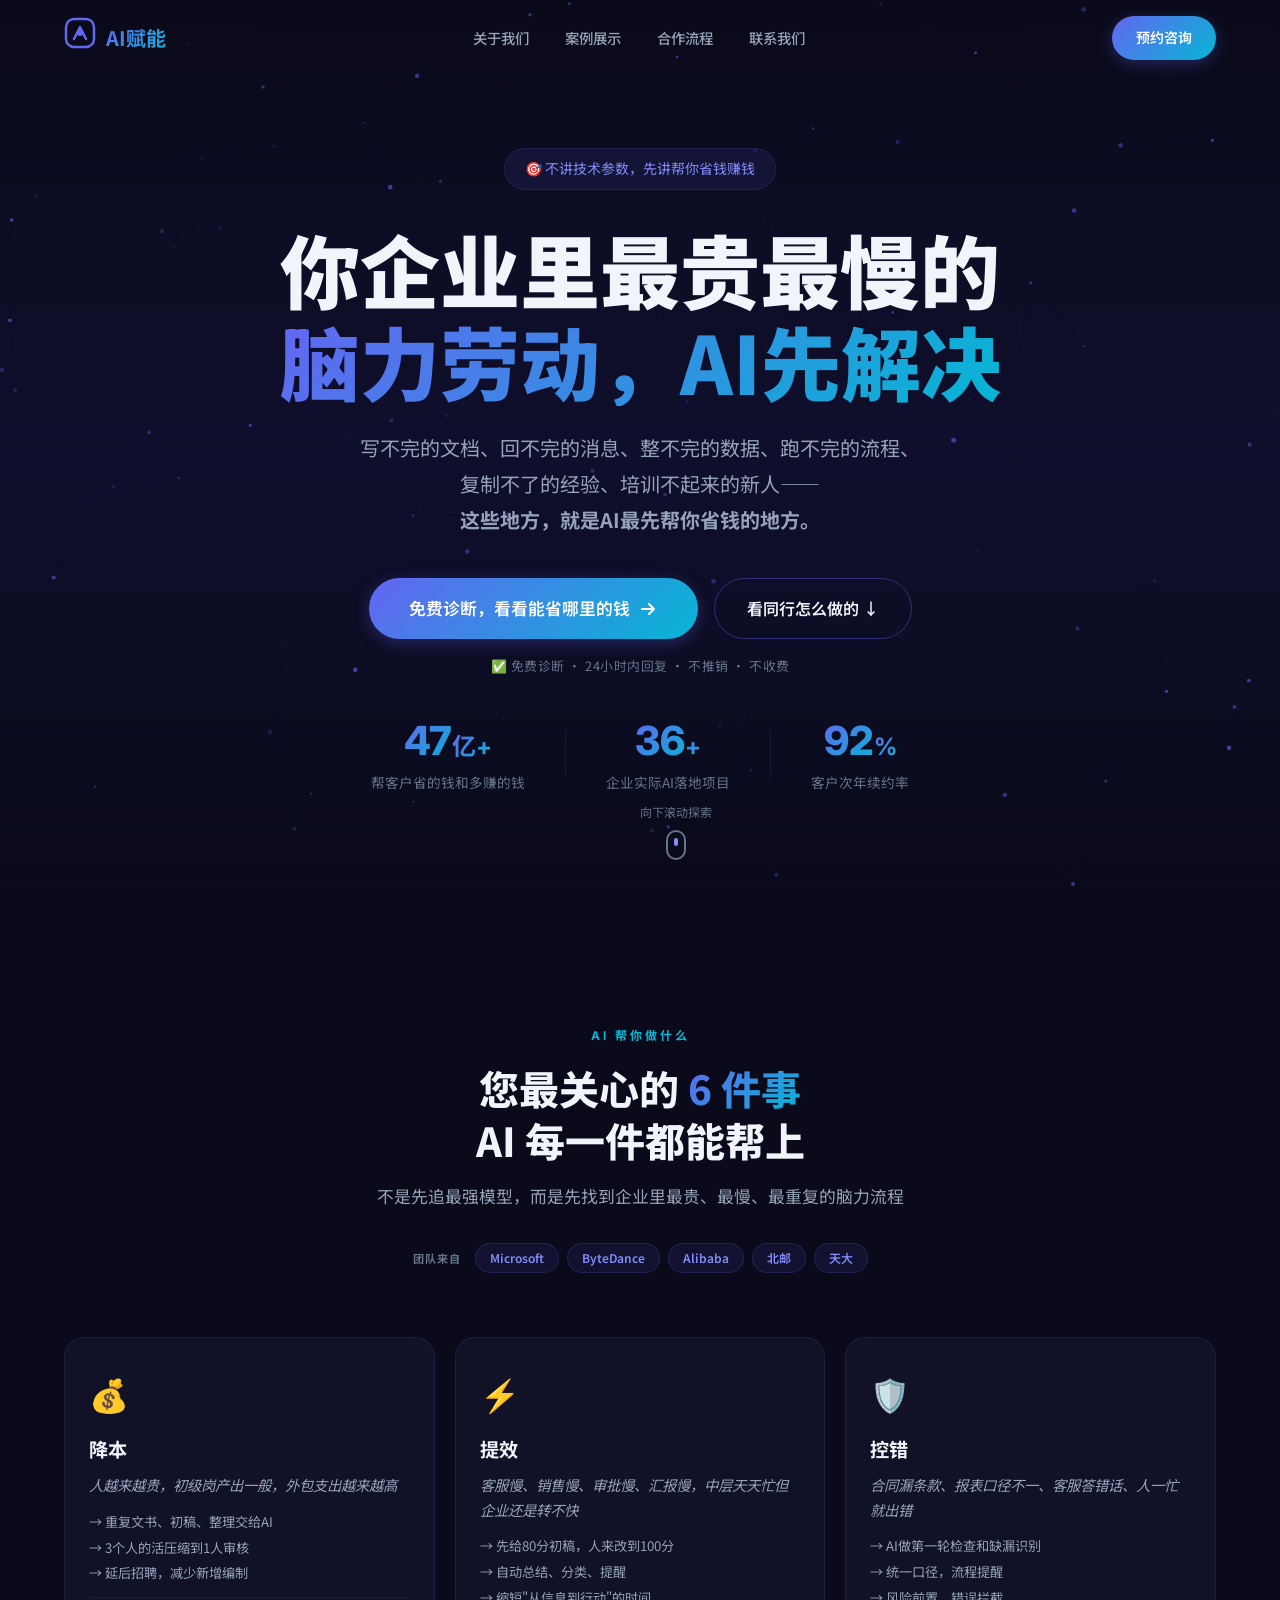
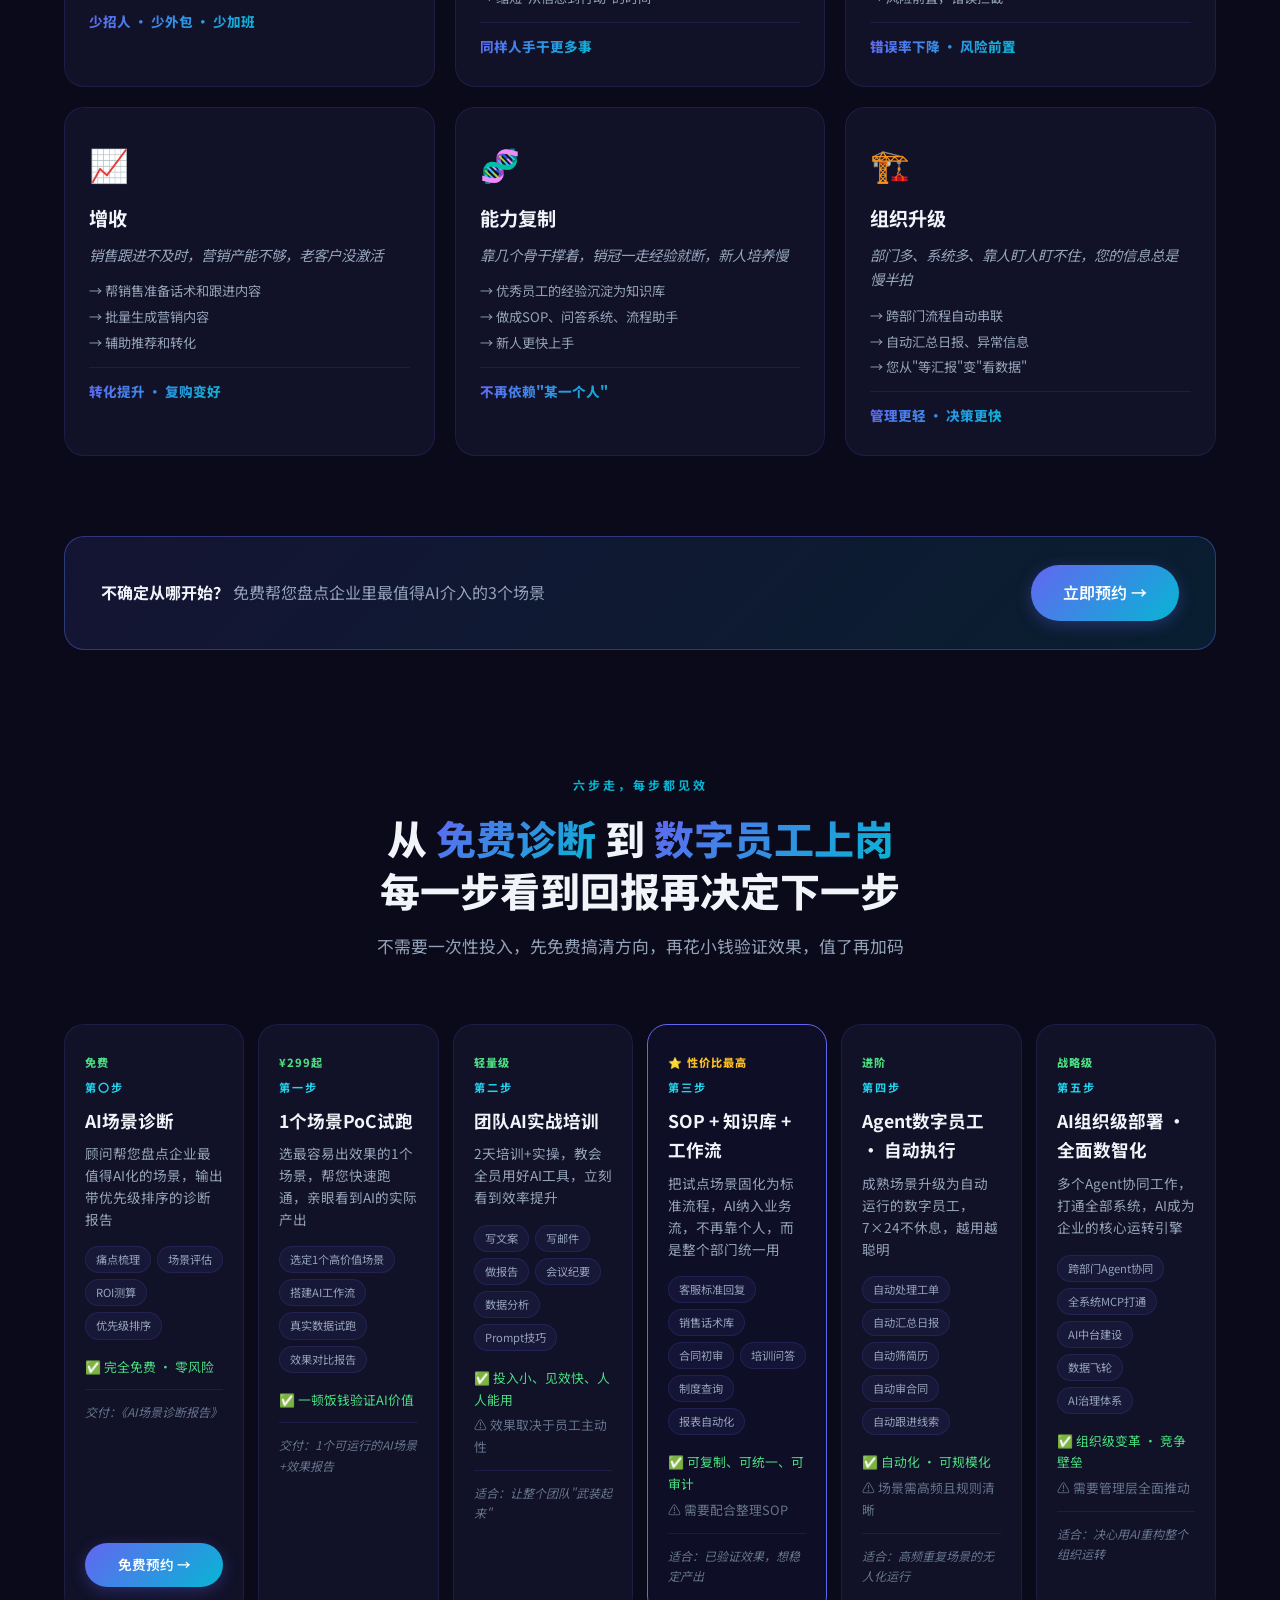
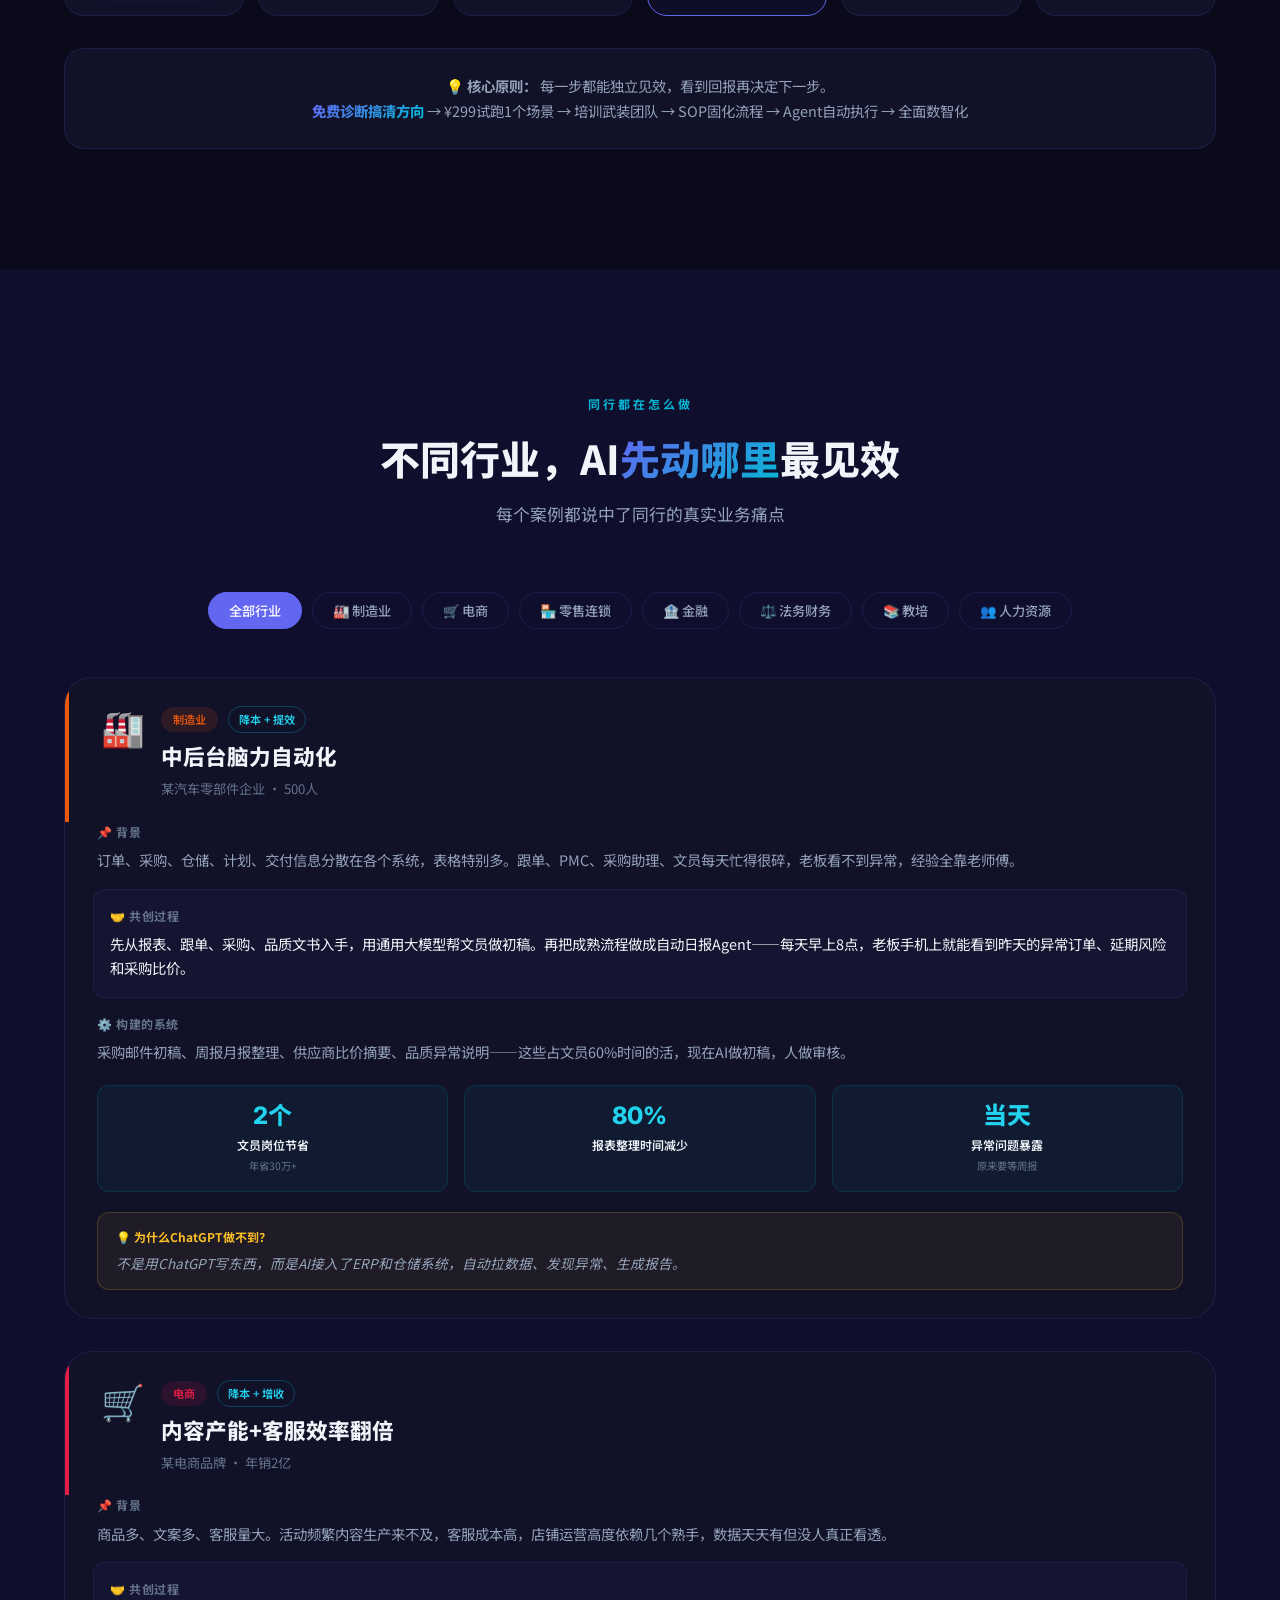
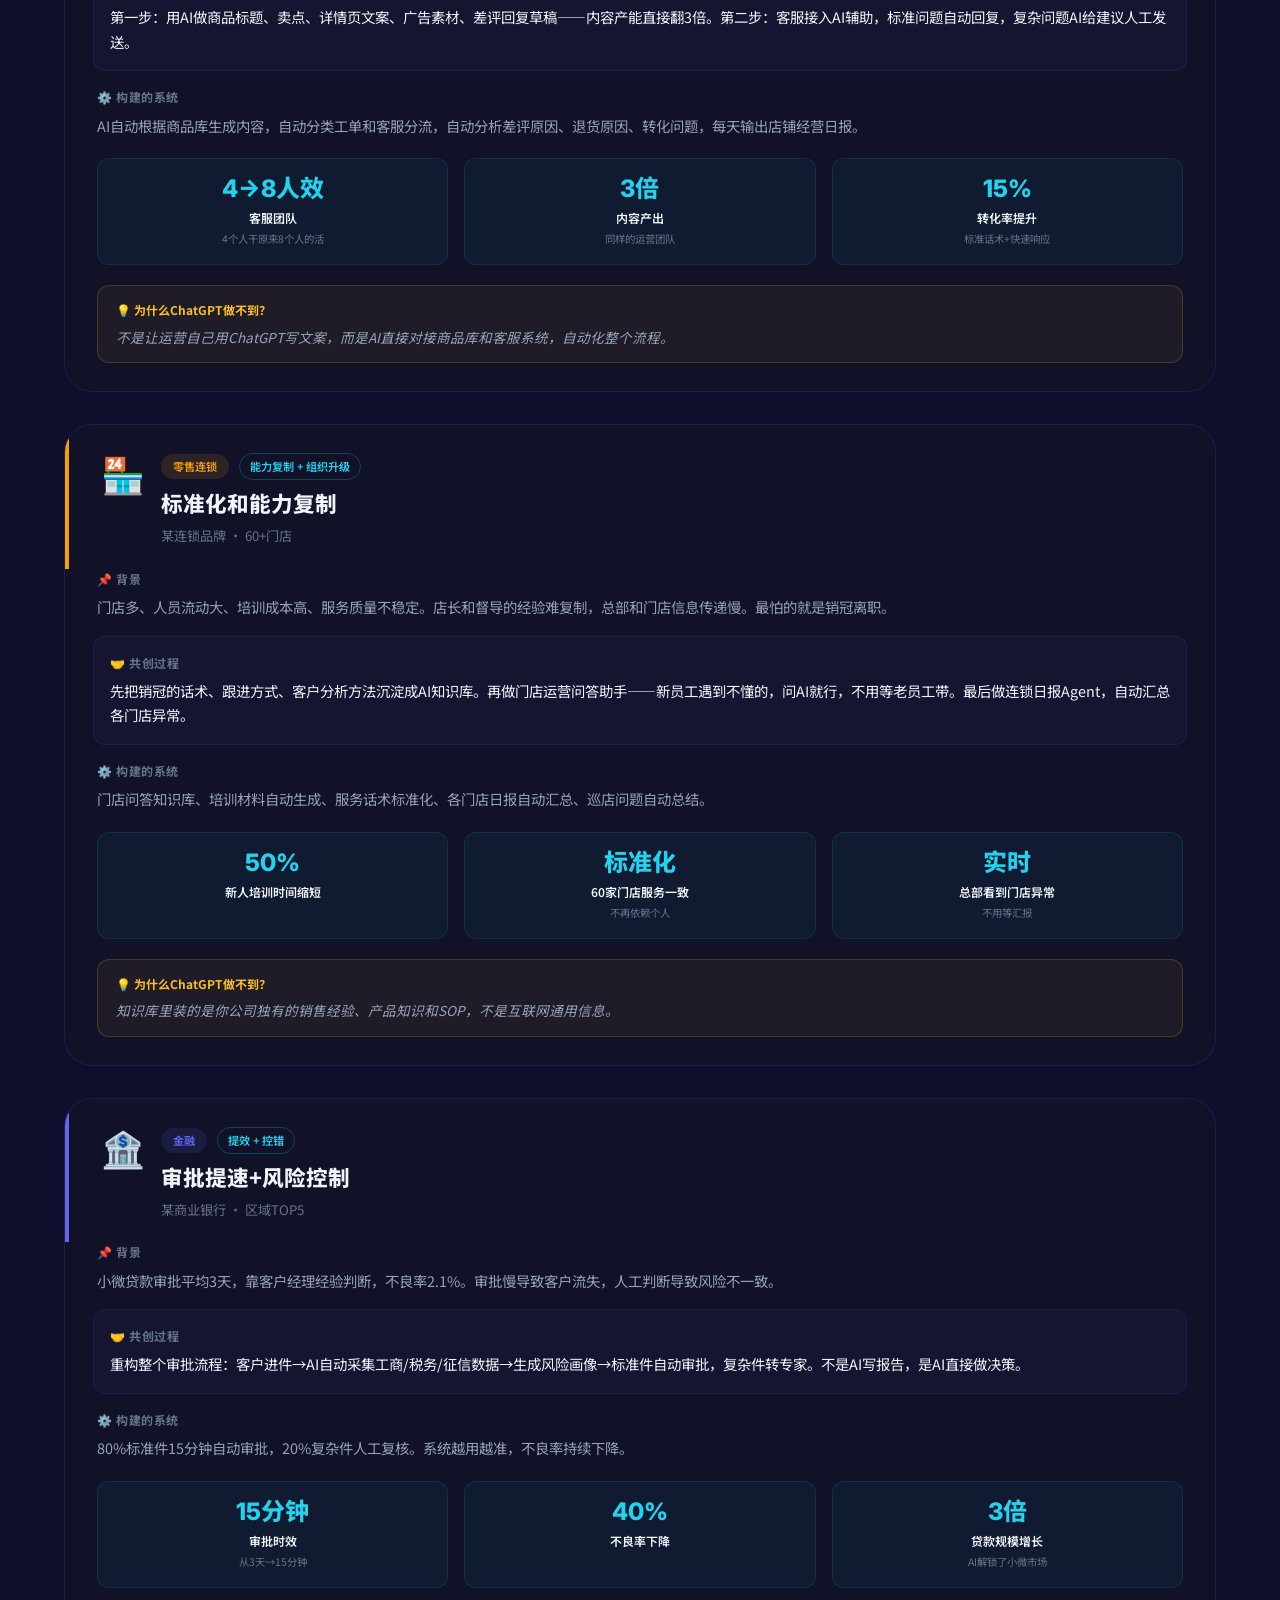
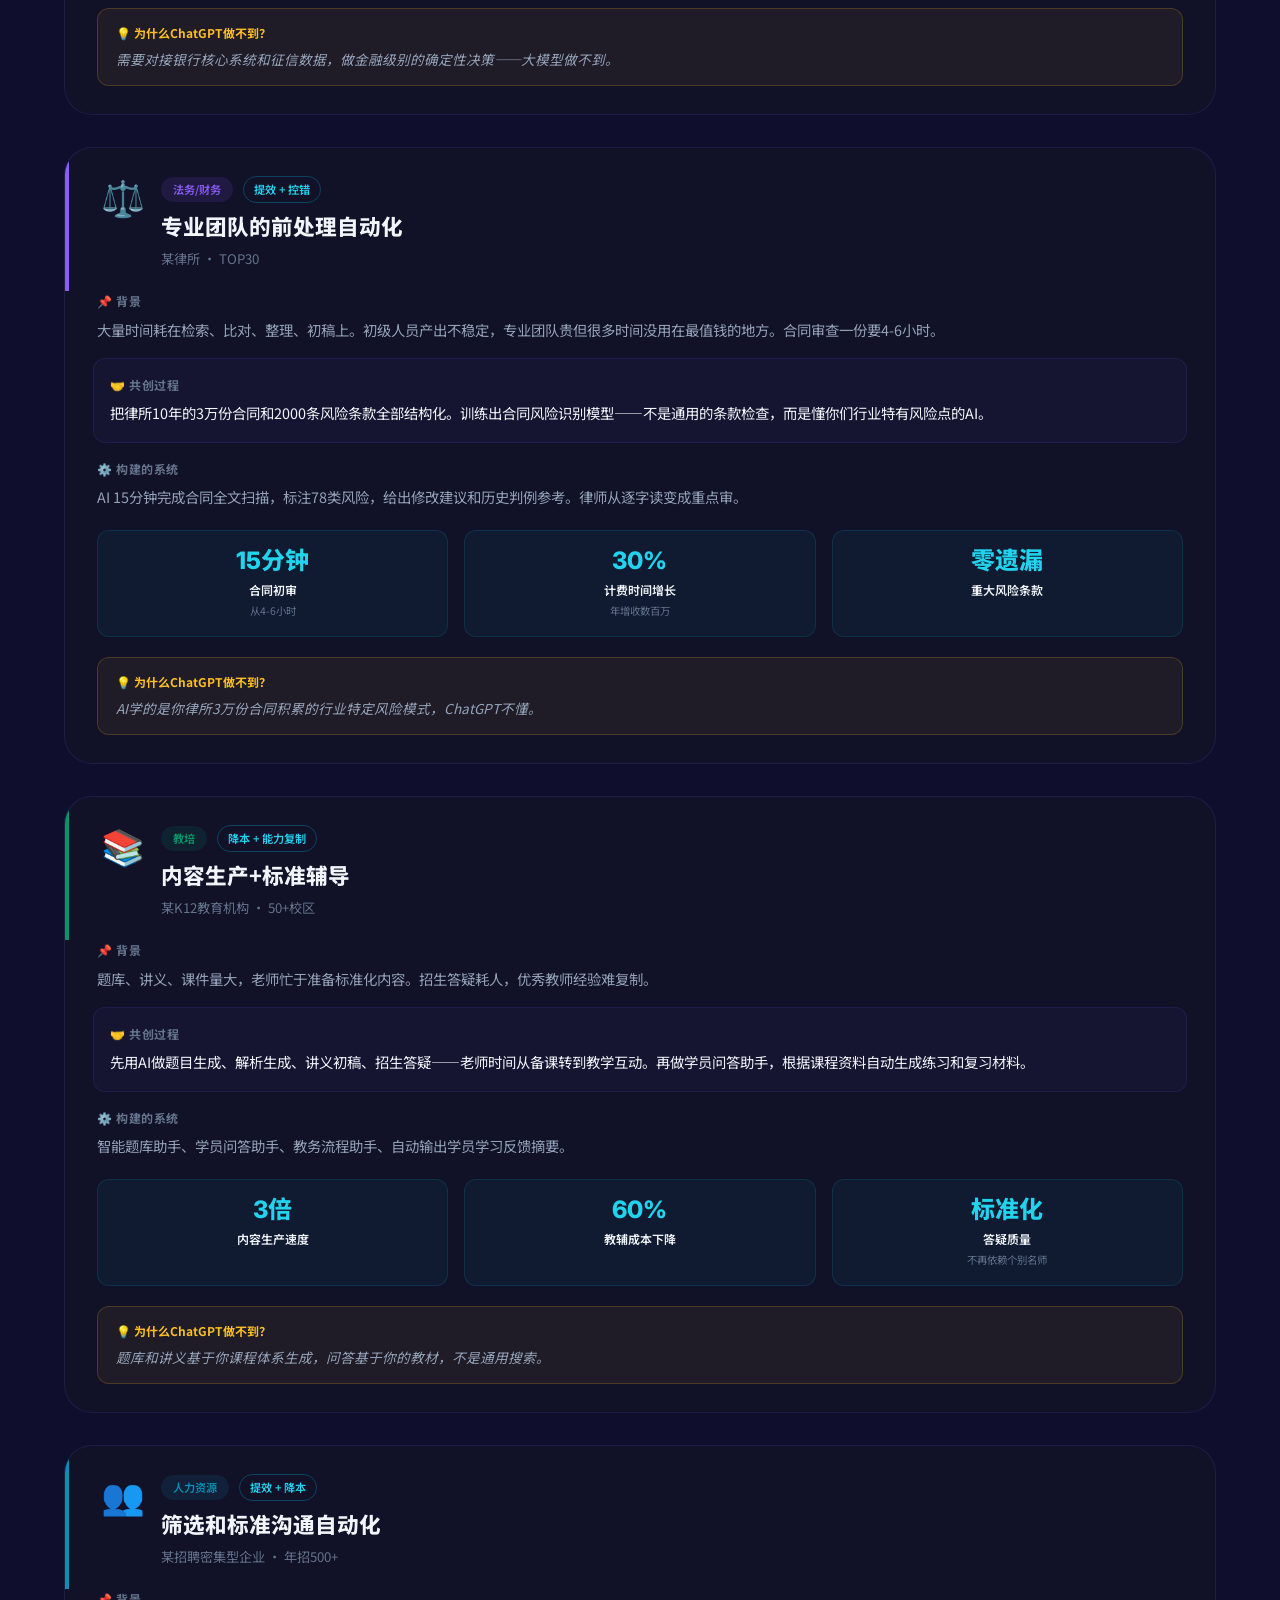
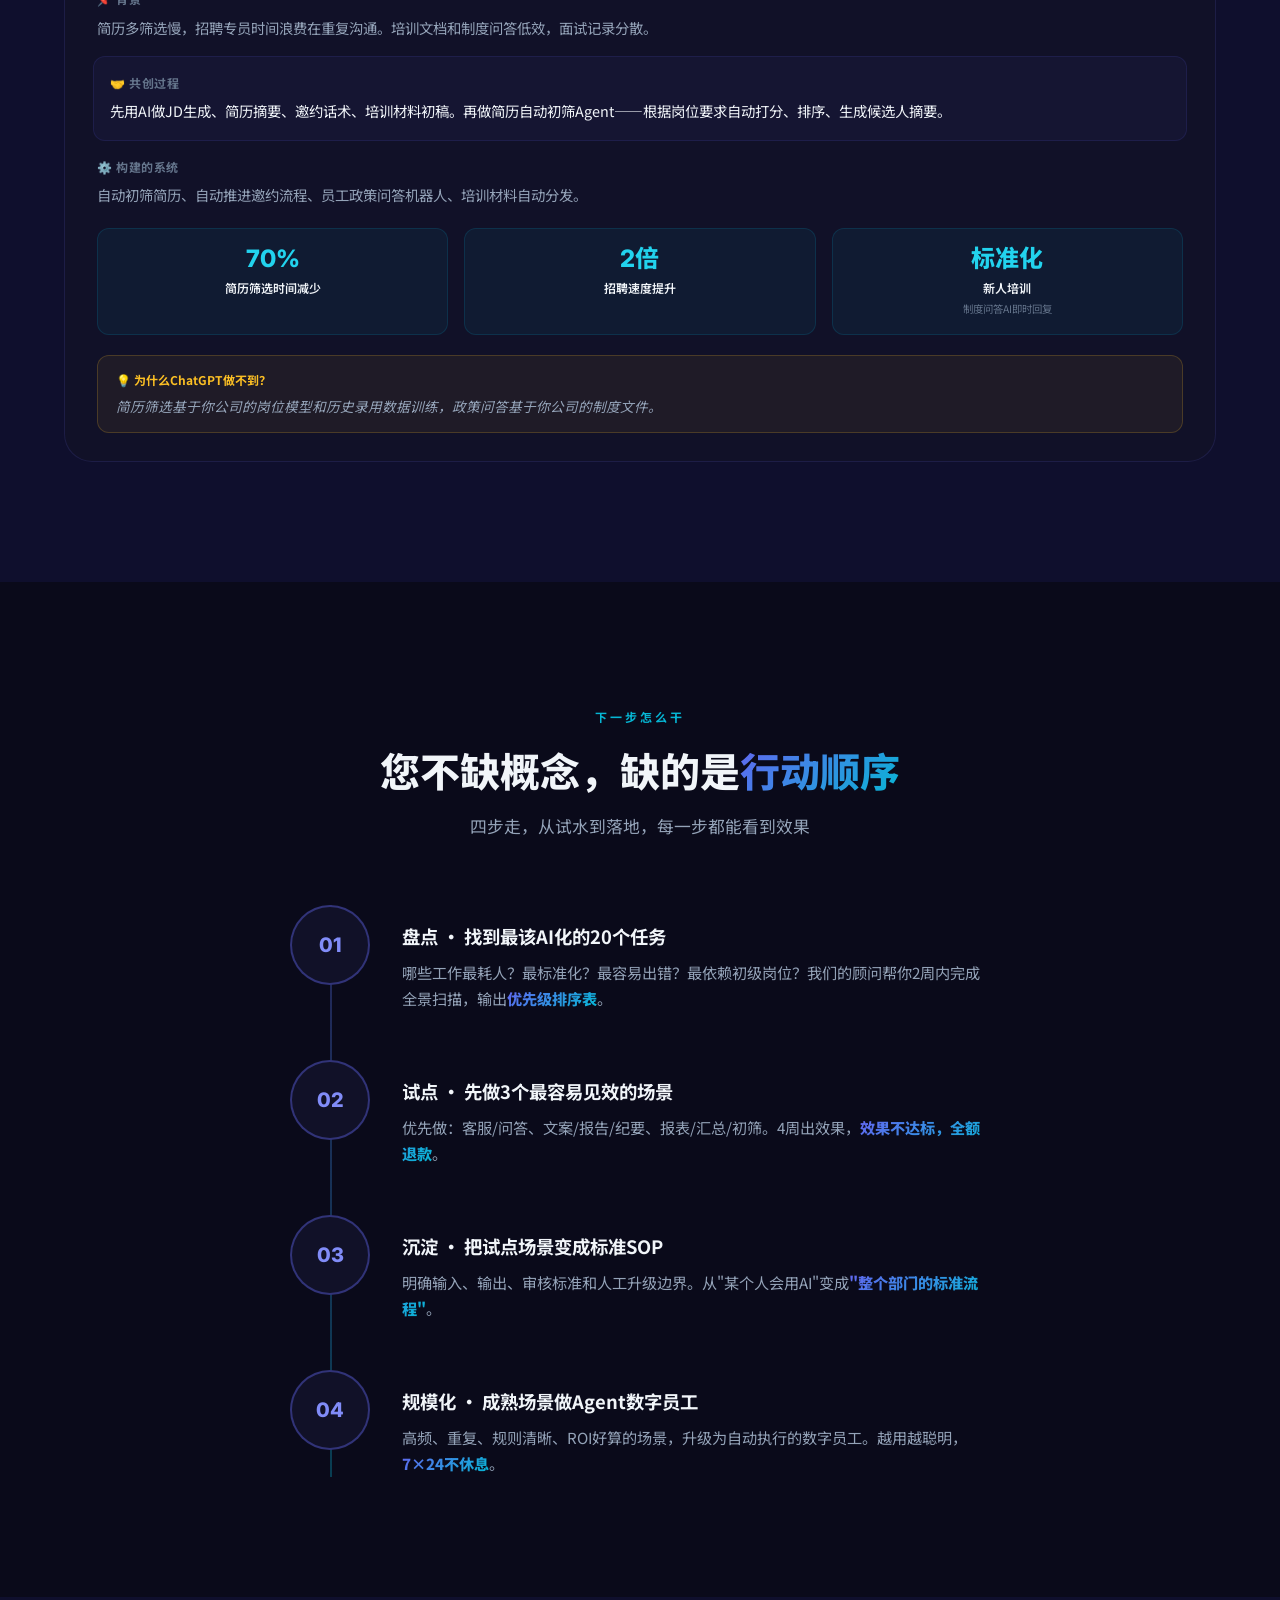
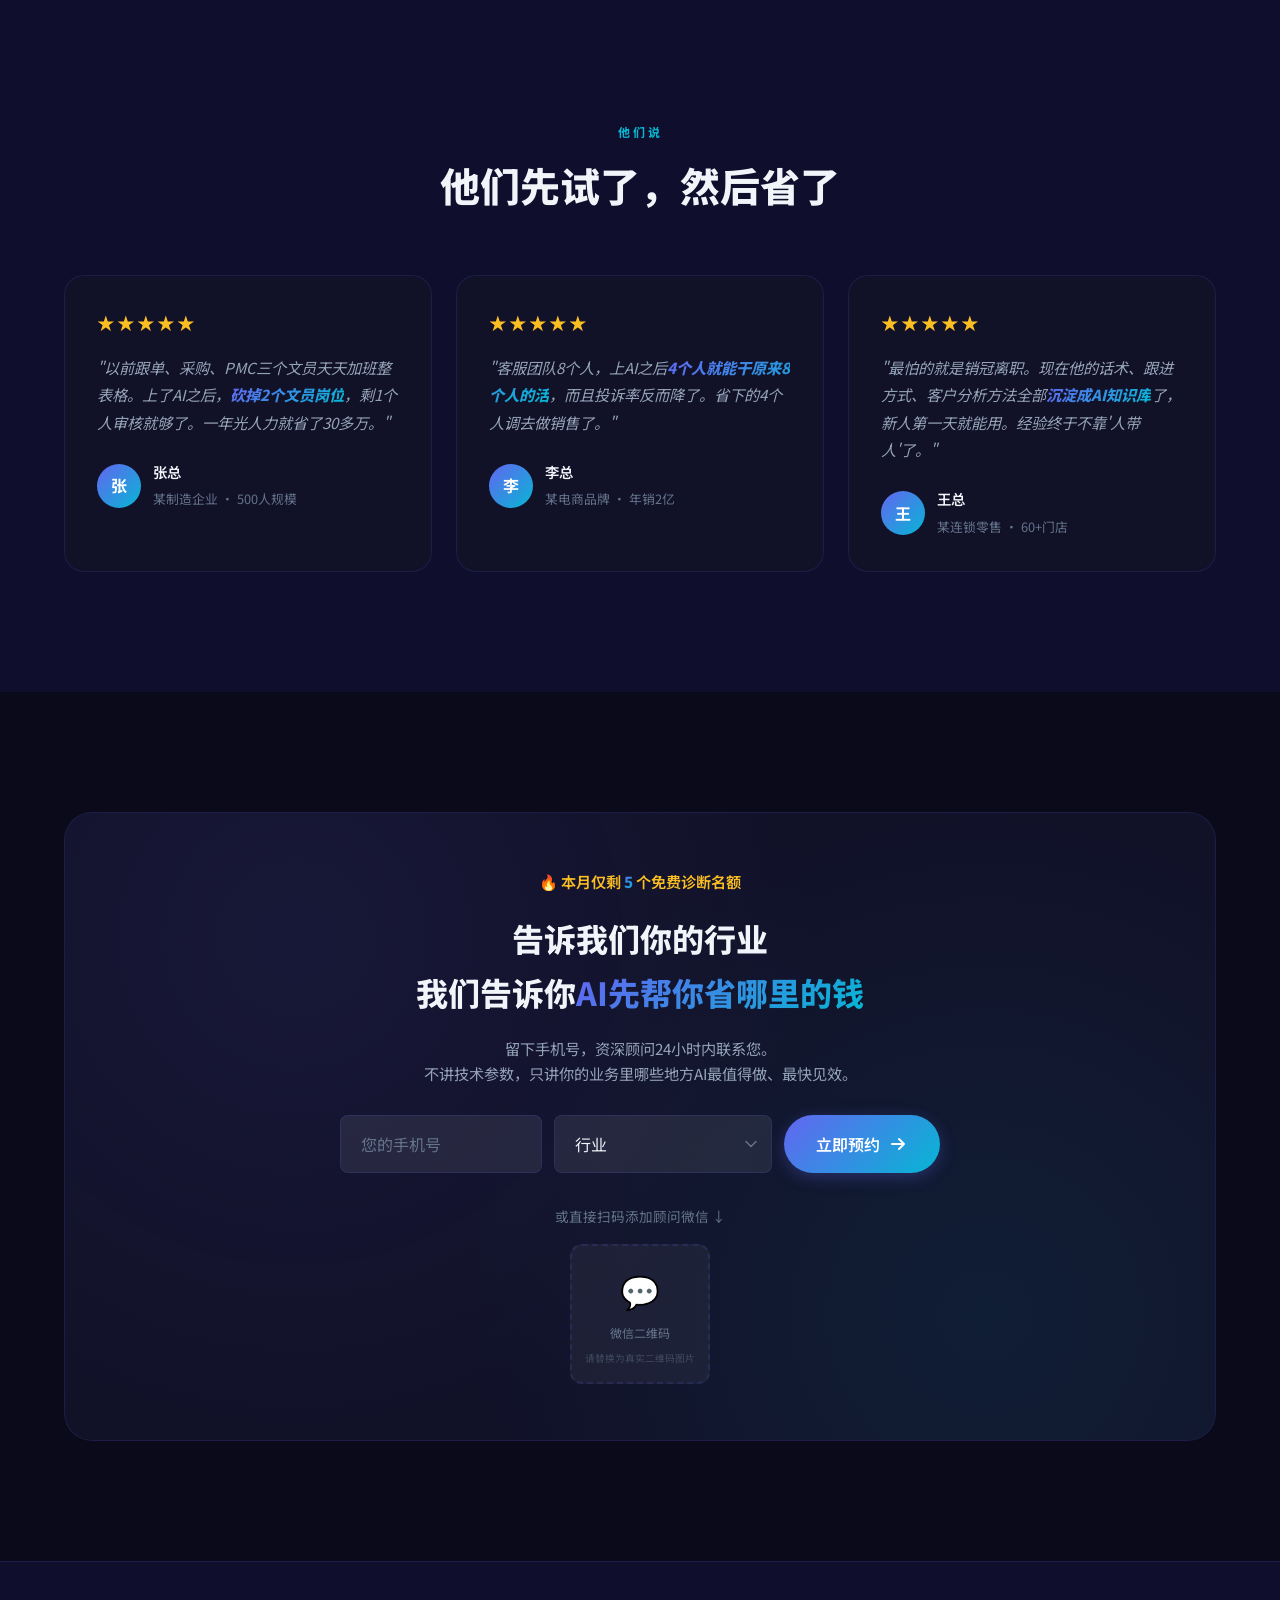
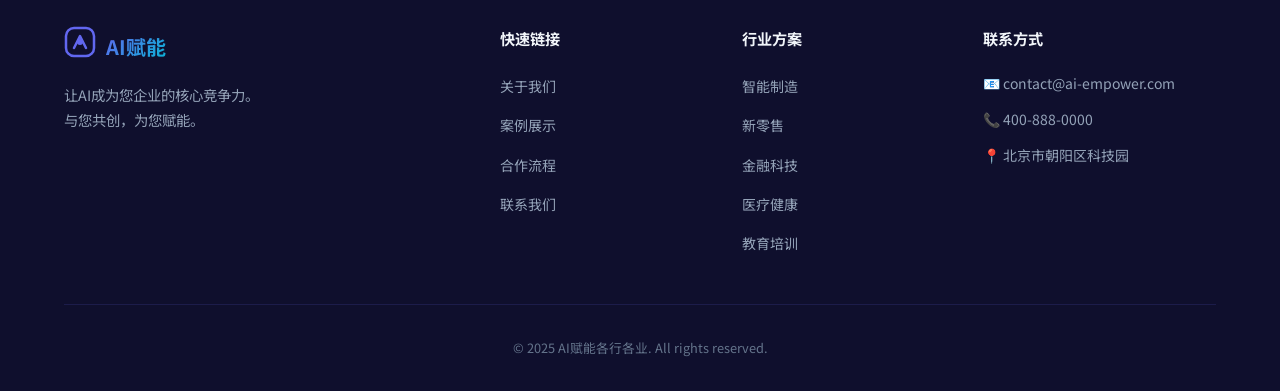
==== commit 36e92c28: "v4.2: 6步付费漏斗 - 免费诊断299试跑培训SOPAgent全面部署" ====
--- a/index.html
+++ b/index.html
@@ -195,30 +195,43 @@
     <section class="section stages" id="stages">
         <div class="container">
             <div class="section-header">
-                <span class="section-tag">五步走，每步都见效</span>
-                <h2 class="section-title">从 <span class="kw">0元体验</span> 到 <span class="kw">数字员工上岗</span><br>每一步都能看到回报再决定下一步</h2>
-                <p class="section-desc">不需要一次性投入，先花小钱试效果，值了再进下一步</p>
-            </div>
-            <div class="stages-grid five-steps">
+                <span class="section-tag">六步走，每步都见效</span>
+                <h2 class="section-title">从 <span class="kw">免费诊断</span> 到 <span class="kw">数字员工上岗</span><br>每一步看到回报再决定下一步</h2>
+                <p class="section-desc">不需要一次性投入，先免费搞清方向，再花小钱验证效果，值了再加码</p>
+            </div>
+            <div class="stages-grid six-steps">
                 <div class="stage-card" data-aos="fade-up">
                     <div class="stage-price">免费</div>
-                    <div class="stage-level">第一步</div>
+                    <div class="stage-level">第〇步</div>
                     <h3>AI场景诊断</h3>
-                    <p class="stage-desc">我们的顾问免费帮您盘点企业里最值得AI化的场景，输出一份带优先级排序的诊断报告</p>
+                    <p class="stage-desc">顾问帮您盘点企业最值得AI化的场景，输出带优先级排序的诊断报告</p>
                     <div class="stage-scenes">
                         <span>痛点梳理</span><span>场景评估</span><span>ROI测算</span><span>优先级排序</span>
                     </div>
                     <div class="stage-verdict">
-                        <span class="verdict-good">✅ 免费 · 无任何承诺</span>
+                        <span class="verdict-good">✅ 完全免费 · 零风险</span>
                     </div>
                     <div class="stage-when">交付：《AI场景诊断报告》</div>
                     <a href="#contact" class="btn btn-primary stage-cta">免费预约 →</a>
                 </div>
-                <div class="stage-card" data-aos="fade-up" data-aos-delay="100">
+                <div class="stage-card" data-aos="fade-up" data-aos-delay="80">
+                    <div class="stage-price">¥299起</div>
+                    <div class="stage-level">第一步</div>
+                    <h3>1个场景PoC试跑</h3>
+                    <p class="stage-desc">选最容易出效果的1个场景，帮您快速跑通，亲眼看到AI的实际产出</p>
+                    <div class="stage-scenes">
+                        <span>选定1个高价值场景</span><span>搭建AI工作流</span><span>真实数据试跑</span><span>效果对比报告</span>
+                    </div>
+                    <div class="stage-verdict">
+                        <span class="verdict-good">✅ 一顿饭钱验证AI价值</span>
+                    </div>
+                    <div class="stage-when">交付：1个可运行的AI场景+效果报告</div>
+                </div>
+                <div class="stage-card" data-aos="fade-up" data-aos-delay="160">
                     <div class="stage-price">轻量级</div>
                     <div class="stage-level">第二步</div>
-                    <h3>AI培训 + 工具导入</h3>
-                    <p class="stage-desc">教会您的团队用好通用大模型，2天培训+实操，立刻看到效率提升</p>
+                    <h3>团队AI实战培训</h3>
+                    <p class="stage-desc">2天培训+实操，教会全员用好AI工具，立刻看到效率提升</p>
                     <div class="stage-scenes">
                         <span>写文案</span><span>写邮件</span><span>做报告</span><span>会议纪要</span><span>数据分析</span><span>Prompt技巧</span>
                     </div>
@@ -226,9 +239,9 @@
                         <span class="verdict-good">✅ 投入小、见效快、人人能用</span>
                         <span class="verdict-limit">⚠️ 效果取决于员工主动性</span>
                     </div>
-                    <div class="stage-when">适合：先让团队"武装起来"</div>
-                </div>
-                <div class="stage-card stage-highlight" data-aos="fade-up" data-aos-delay="200">
+                    <div class="stage-when">适合：让整个团队"武装起来"</div>
+                </div>
+                <div class="stage-card stage-highlight" data-aos="fade-up" data-aos-delay="240">
                     <div class="stage-price">⭐ 性价比最高</div>
                     <div class="stage-level">第三步</div>
                     <h3>SOP + 知识库 + 工作流</h3>
@@ -242,7 +255,7 @@
                     </div>
                     <div class="stage-when">适合：已验证效果，想稳定产出</div>
                 </div>
-                <div class="stage-card" data-aos="fade-up" data-aos-delay="300">
+                <div class="stage-card" data-aos="fade-up" data-aos-delay="320">
                     <div class="stage-price">进阶</div>
                     <div class="stage-level">第四步</div>
                     <h3>Agent数字员工 · 自动执行</h3>
@@ -274,7 +287,7 @@
             <div class="stage-summary" data-aos="fade-up">
                 <p>💡 <strong>核心原则：</strong>
                     每一步都能独立见效，看到回报再决定下一步。<br>
-                    <span class="kw">从免费诊断开始</span>，先花0元搞清楚方向 → 再花小钱做培训试水 → 值了就上SOP → 效果好就做Agent → 成熟了全面部署
+                    <span class="kw">免费诊断搞清方向</span> → ¥299试跑1个场景 → 培训武装团队 → SOP固化流程 → Agent自动执行 → 全面数智化
                 </p>
             </div>
         </div>
--- a/styles.css
+++ b/styles.css
@@ -593,6 +593,11 @@
     gap: 16px;
 }
 
+.stages-grid.six-steps {
+    grid-template-columns: repeat(6, 1fr);
+    gap: 14px;
+}
+
 .stage-card {
     background: var(--bg-card);
     border: 1px solid var(--border-color);
@@ -1690,6 +1695,10 @@
         grid-template-columns: repeat(2, 1fr);
     }
 
+    .stages-grid.six-steps {
+        grid-template-columns: repeat(3, 1fr);
+    }
+
     .case-pain-solution {
         grid-template-columns: 1fr;
     }
@@ -1769,6 +1778,10 @@
         grid-template-columns: 1fr;
     }
 
+    .stages-grid.six-steps {
+        grid-template-columns: 1fr;
+    }
+
     .testimonial-grid {
         grid-template-columns: 1fr;
     }
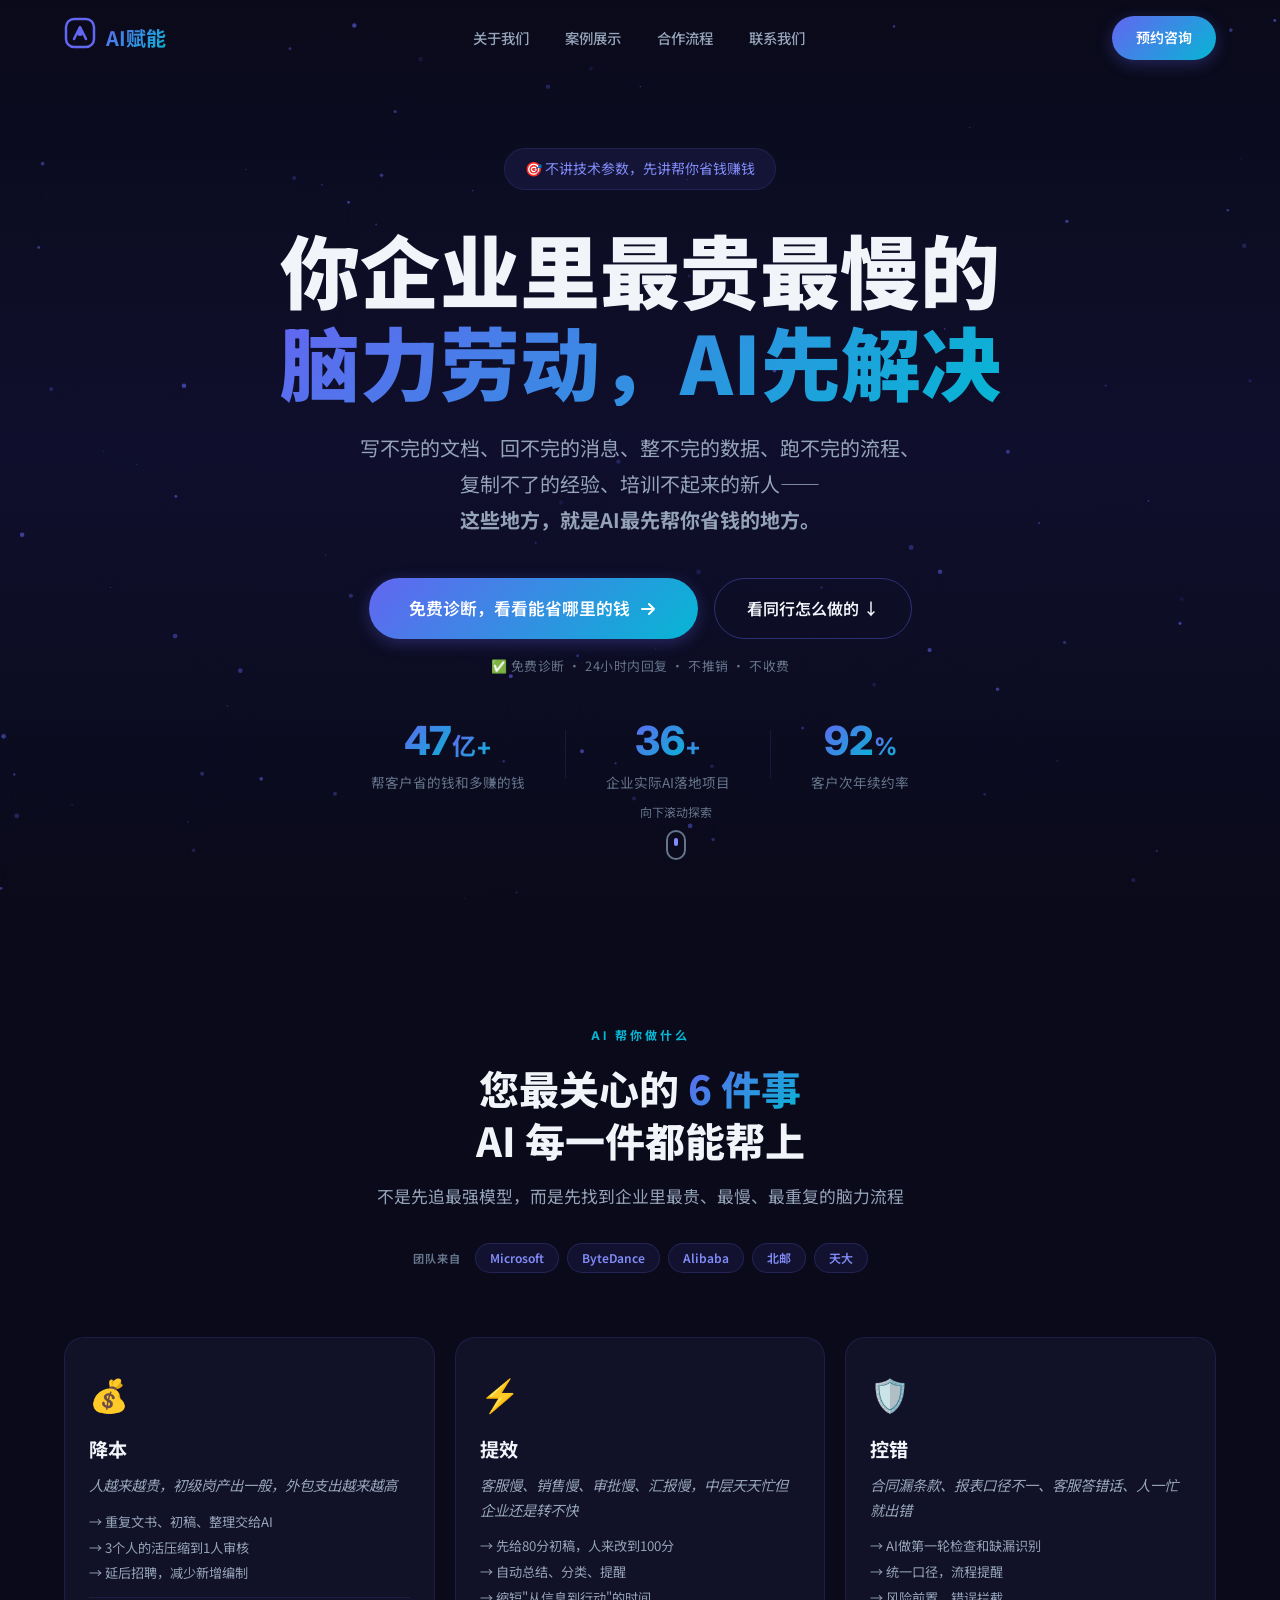
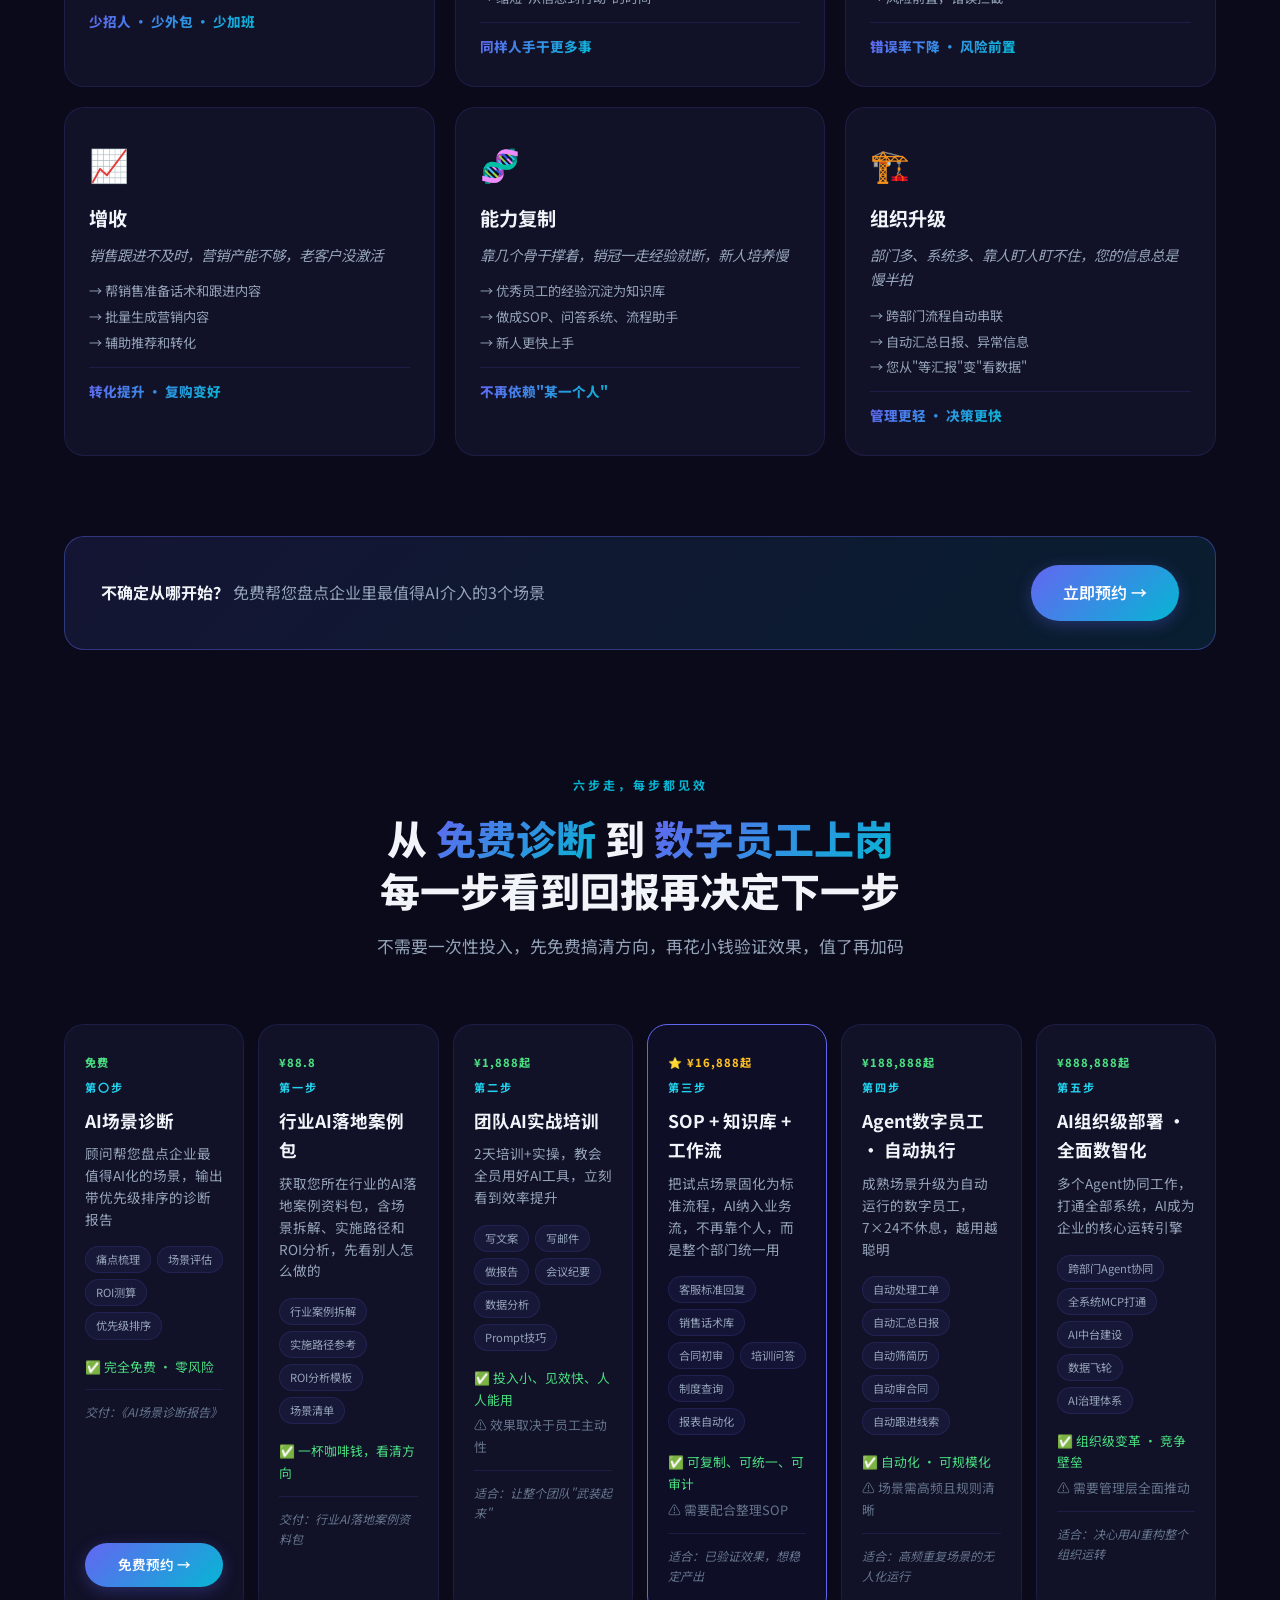
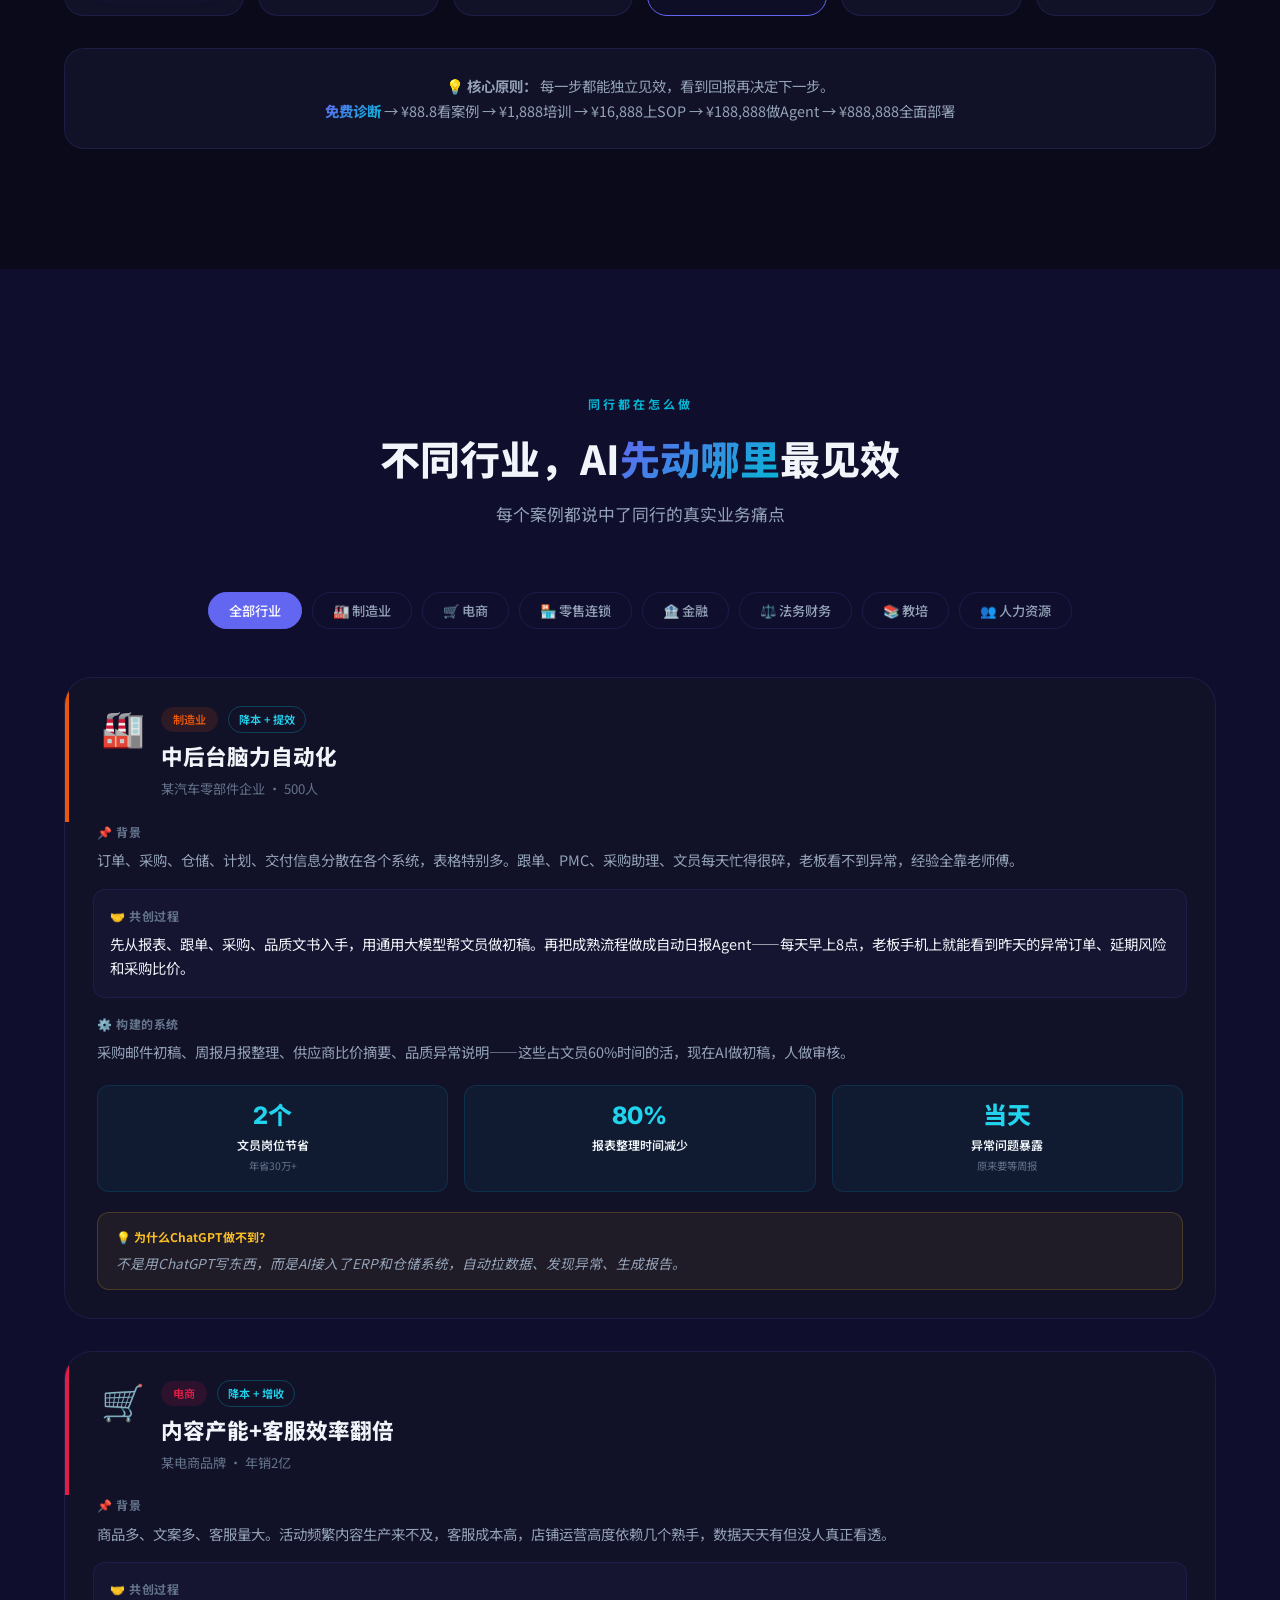
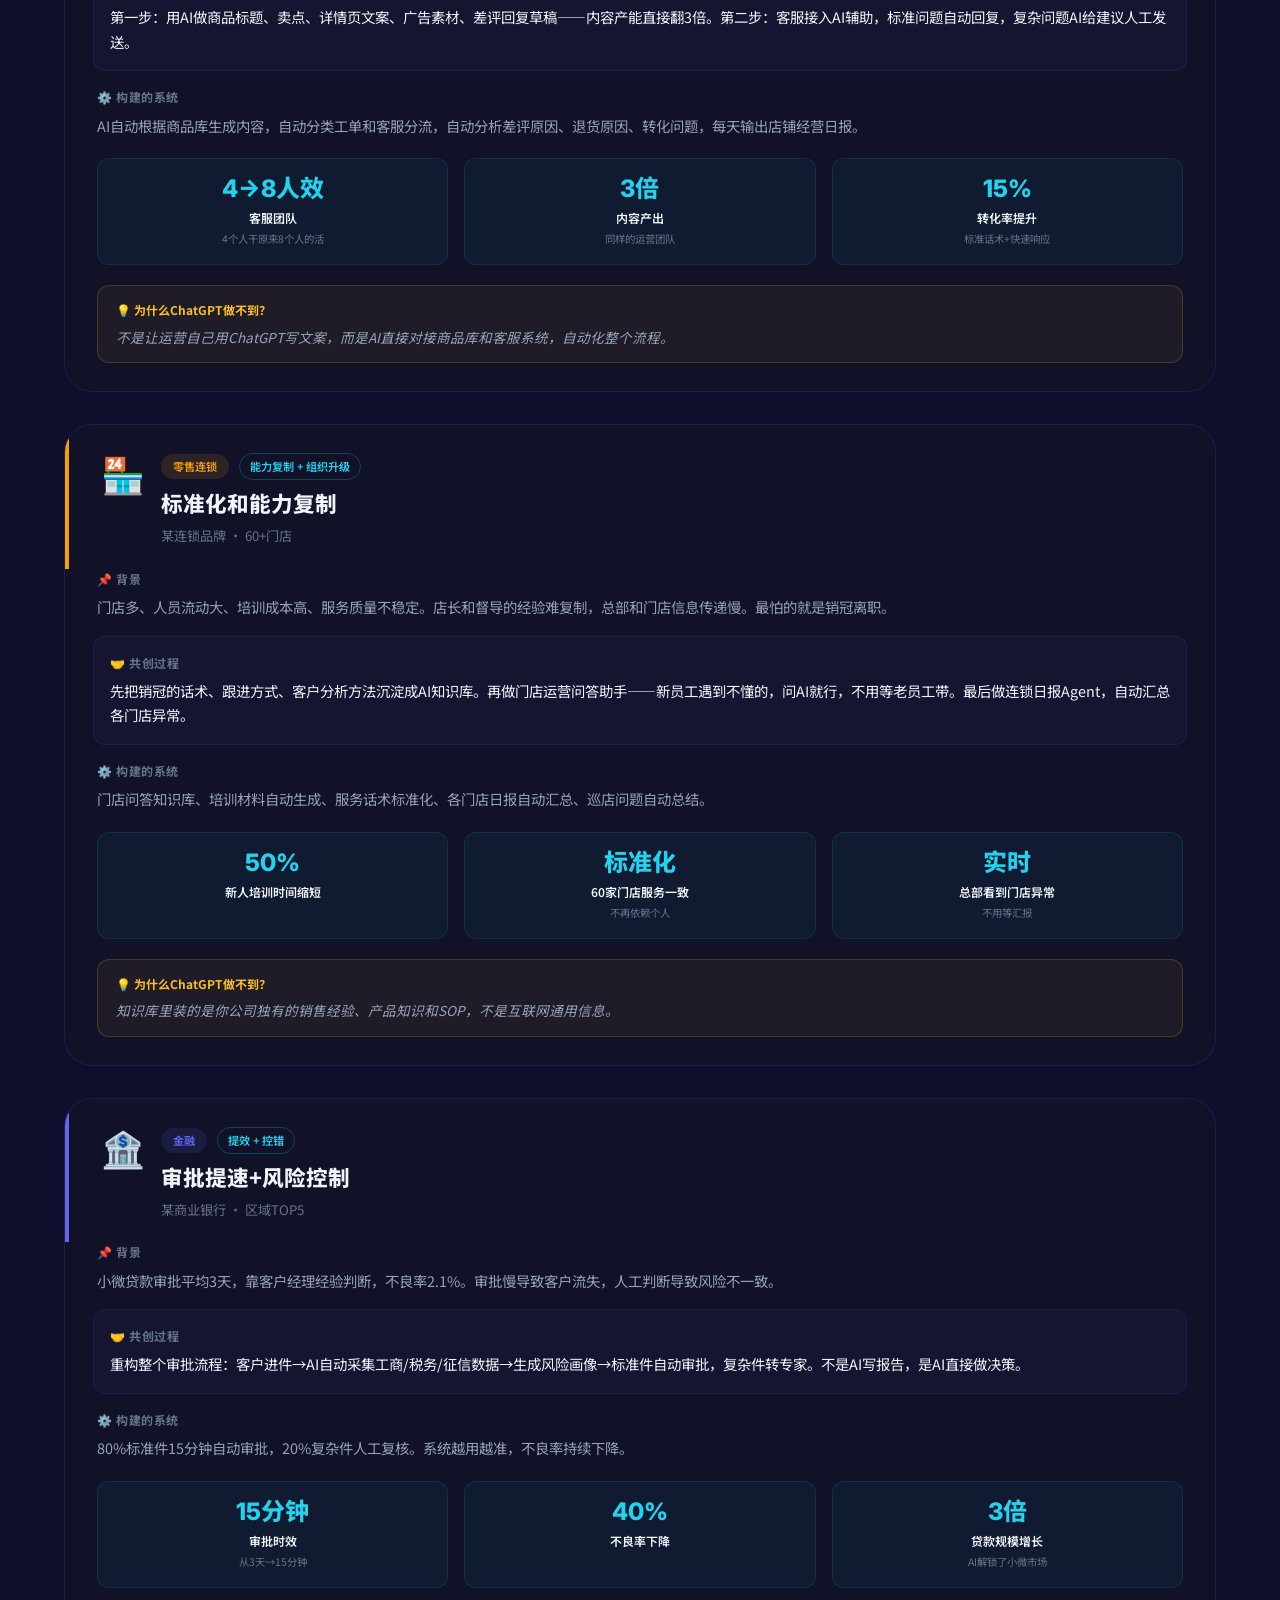
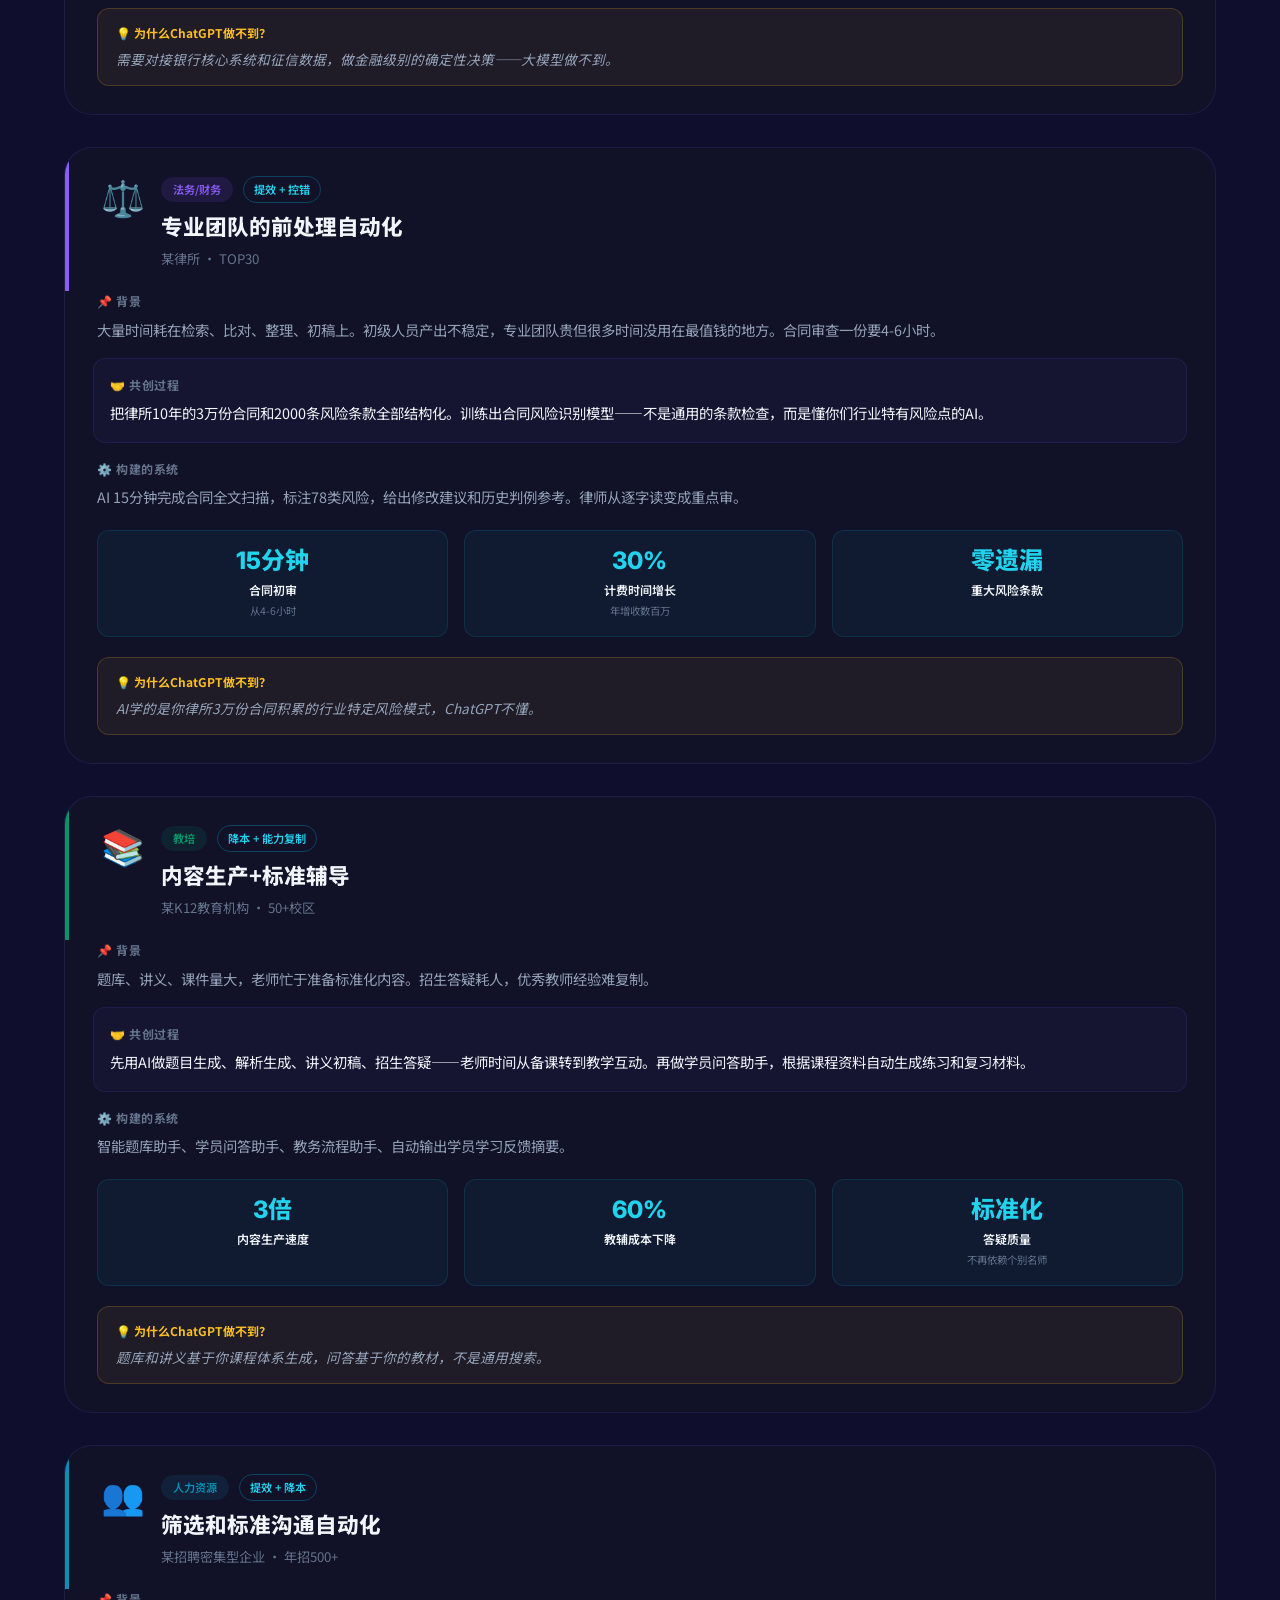
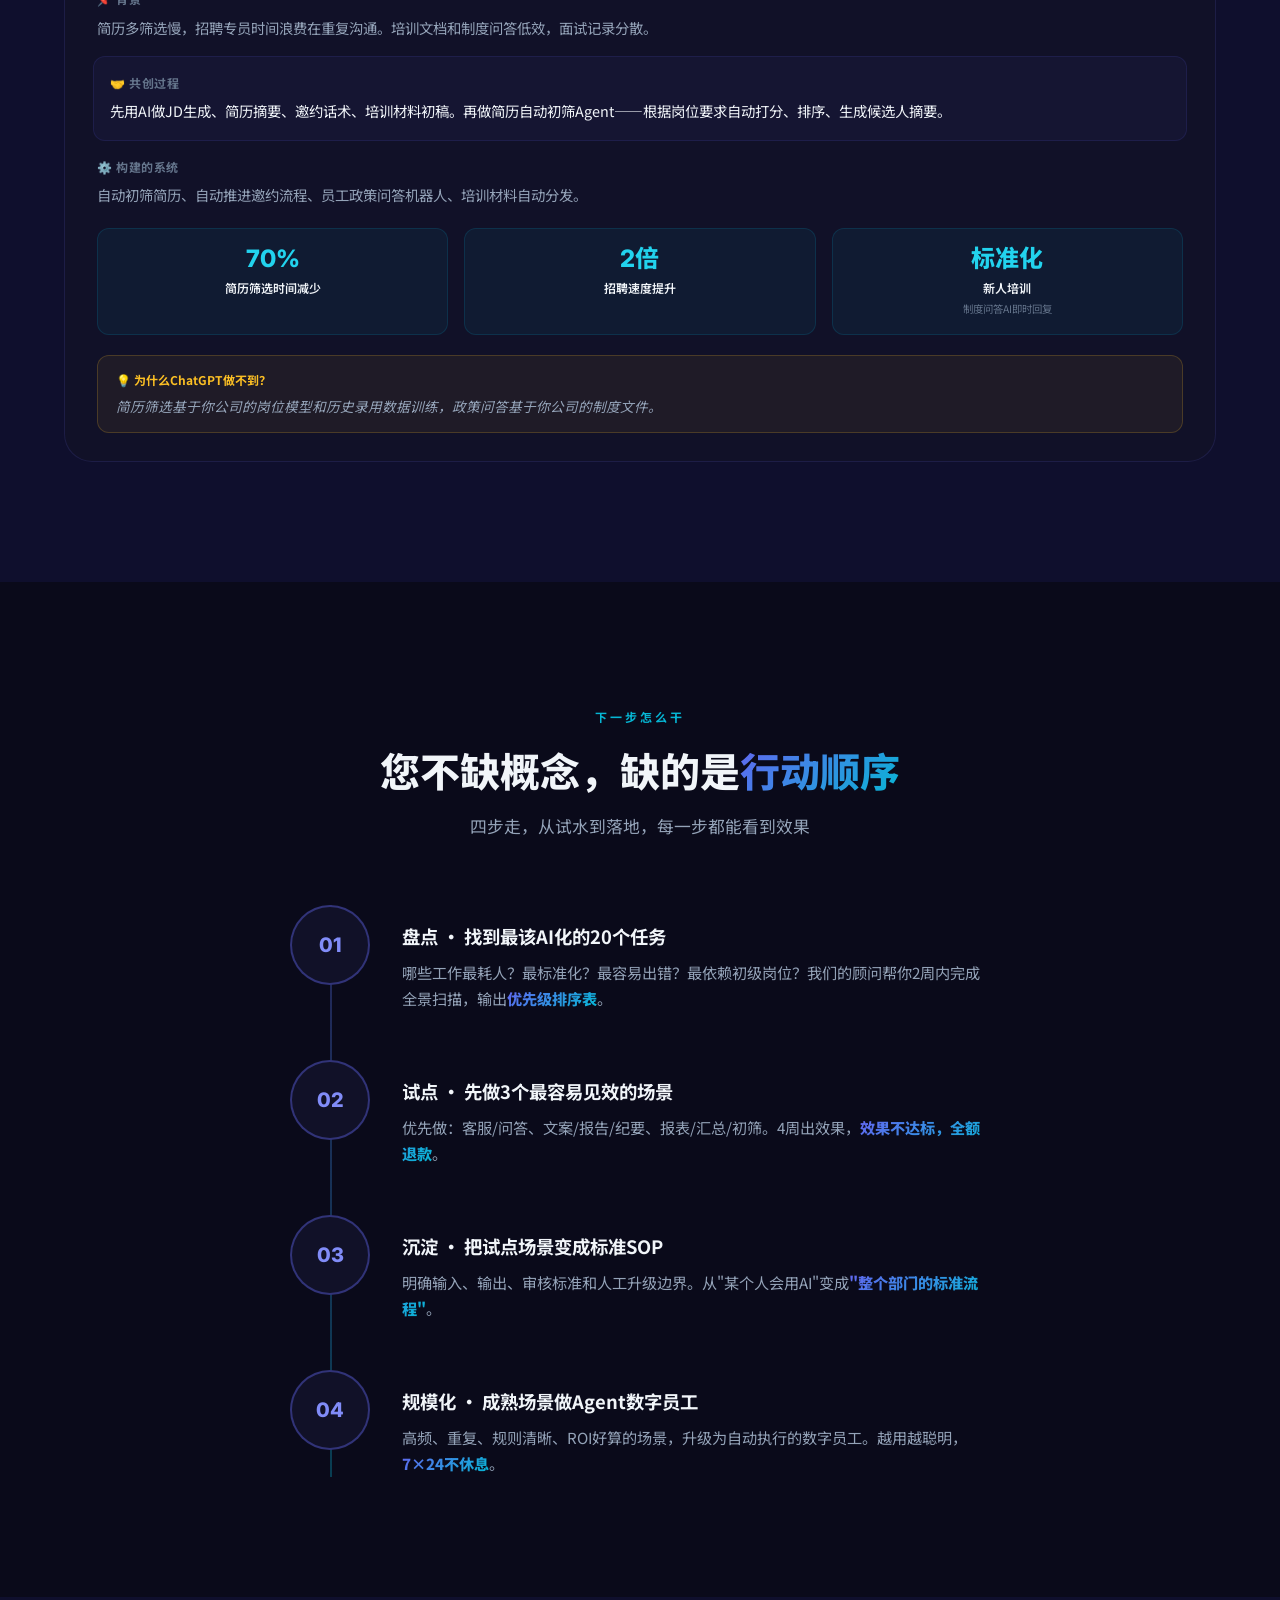
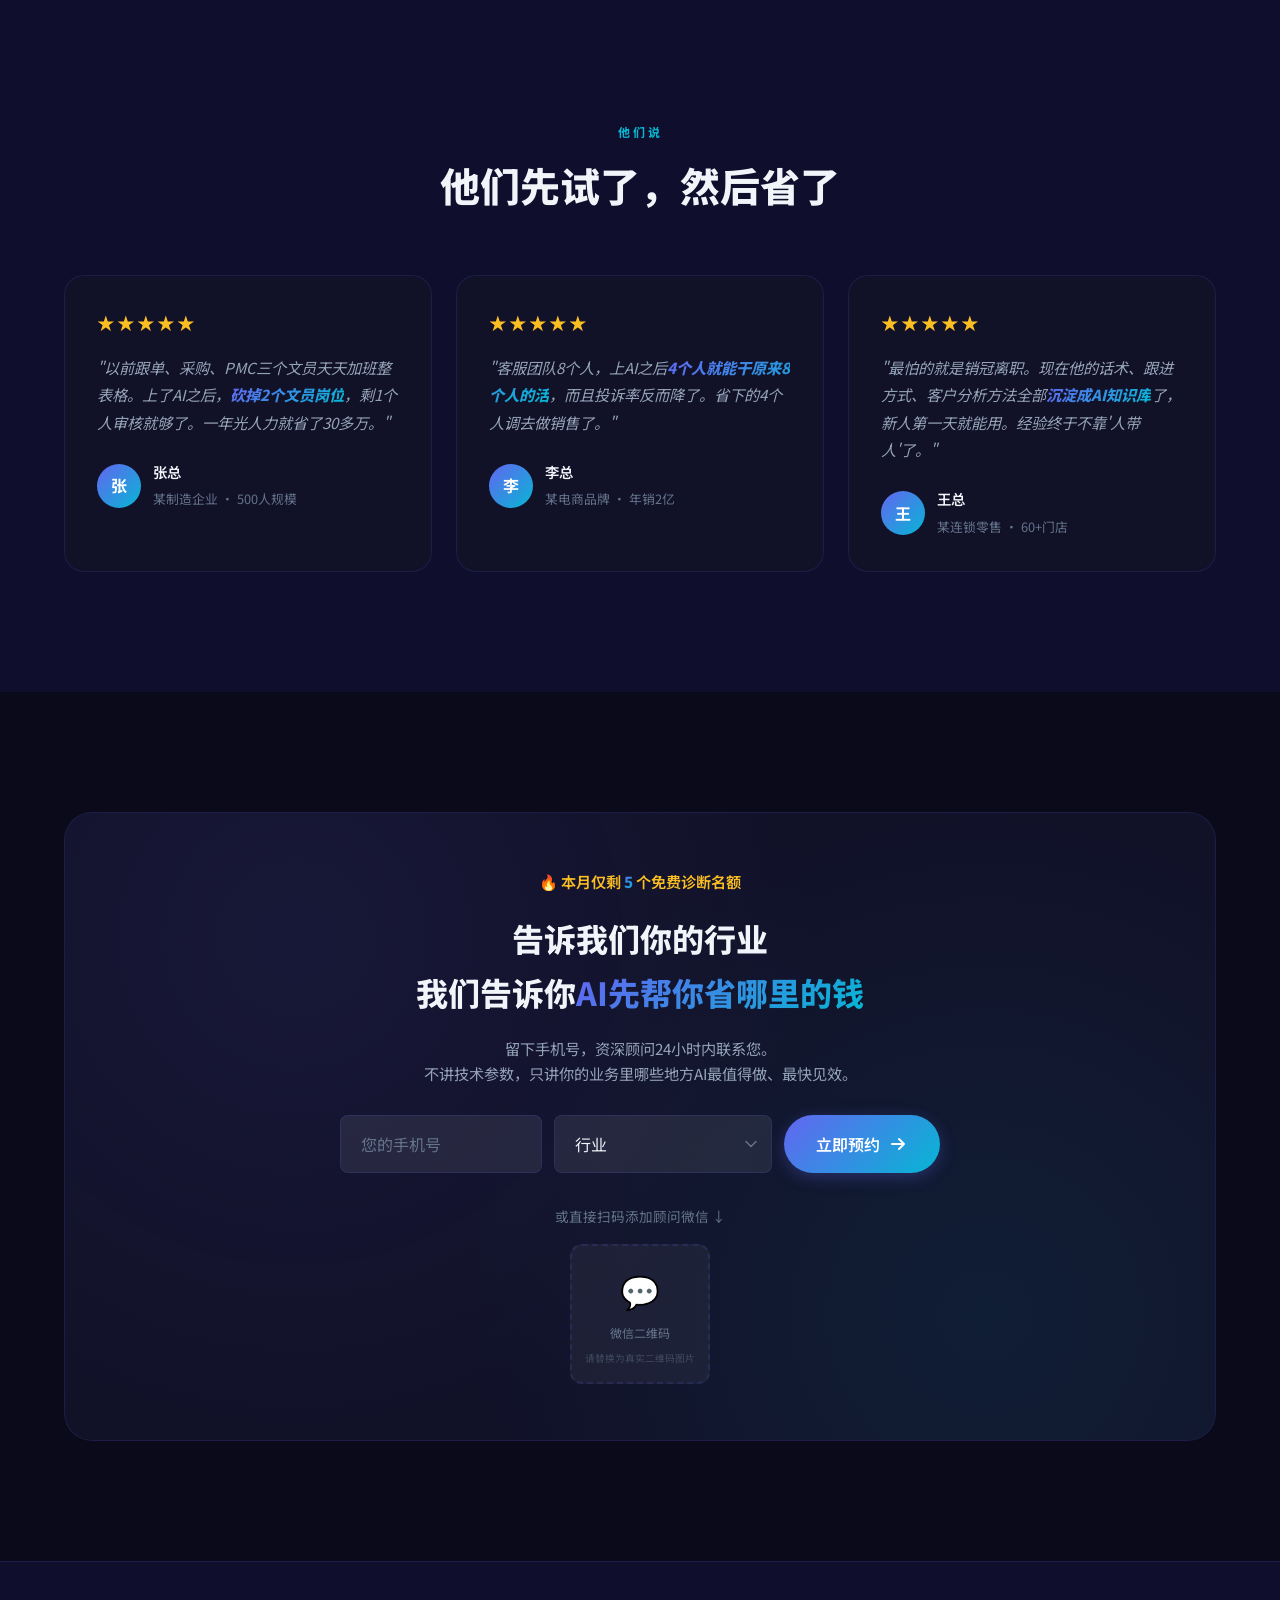
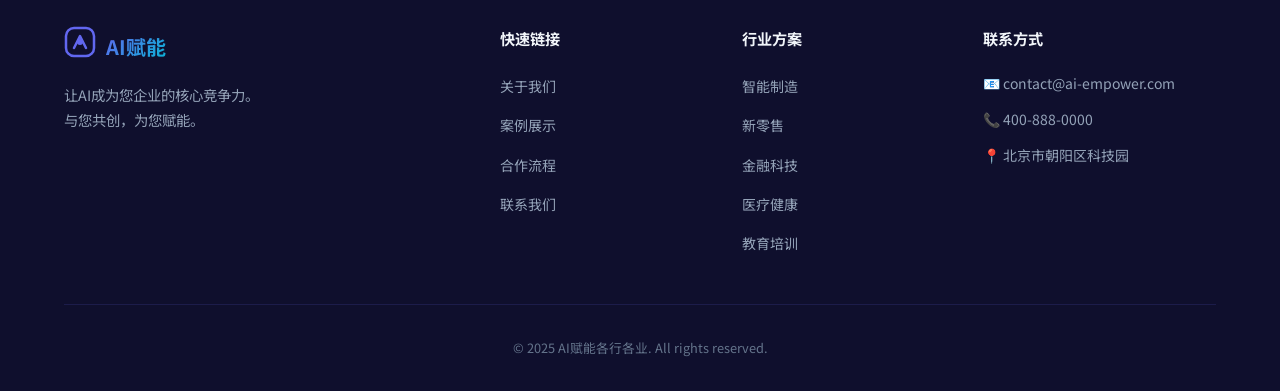
==== commit 3f2f541d: "v4.3: 定价标签更新 88.8/1888/16888/188888/888888" ====
--- a/index.html
+++ b/index.html
@@ -215,20 +215,20 @@
                     <a href="#contact" class="btn btn-primary stage-cta">免费预约 →</a>
                 </div>
                 <div class="stage-card" data-aos="fade-up" data-aos-delay="80">
-                    <div class="stage-price">¥299起</div>
+                    <div class="stage-price">¥88.8</div>
                     <div class="stage-level">第一步</div>
-                    <h3>1个场景PoC试跑</h3>
-                    <p class="stage-desc">选最容易出效果的1个场景，帮您快速跑通，亲眼看到AI的实际产出</p>
+                    <h3>行业AI落地案例包</h3>
+                    <p class="stage-desc">获取您所在行业的AI落地案例资料包，含场景拆解、实施路径和ROI分析，先看别人怎么做的</p>
                     <div class="stage-scenes">
-                        <span>选定1个高价值场景</span><span>搭建AI工作流</span><span>真实数据试跑</span><span>效果对比报告</span>
+                        <span>行业案例拆解</span><span>实施路径参考</span><span>ROI分析模板</span><span>场景清单</span>
                     </div>
                     <div class="stage-verdict">
-                        <span class="verdict-good">✅ 一顿饭钱验证AI价值</span>
-                    </div>
-                    <div class="stage-when">交付：1个可运行的AI场景+效果报告</div>
+                        <span class="verdict-good">✅ 一杯咖啡钱，看清方向</span>
+                    </div>
+                    <div class="stage-when">交付：行业AI落地案例资料包</div>
                 </div>
                 <div class="stage-card" data-aos="fade-up" data-aos-delay="160">
-                    <div class="stage-price">轻量级</div>
+                    <div class="stage-price">¥1,888起</div>
                     <div class="stage-level">第二步</div>
                     <h3>团队AI实战培训</h3>
                     <p class="stage-desc">2天培训+实操，教会全员用好AI工具，立刻看到效率提升</p>
@@ -242,7 +242,7 @@
                     <div class="stage-when">适合：让整个团队"武装起来"</div>
                 </div>
                 <div class="stage-card stage-highlight" data-aos="fade-up" data-aos-delay="240">
-                    <div class="stage-price">⭐ 性价比最高</div>
+                    <div class="stage-price">⭐ ¥16,888起</div>
                     <div class="stage-level">第三步</div>
                     <h3>SOP + 知识库 + 工作流</h3>
                     <p class="stage-desc">把试点场景固化为标准流程，AI纳入业务流，不再靠个人，而是整个部门统一用</p>
@@ -256,7 +256,7 @@
                     <div class="stage-when">适合：已验证效果，想稳定产出</div>
                 </div>
                 <div class="stage-card" data-aos="fade-up" data-aos-delay="320">
-                    <div class="stage-price">进阶</div>
+                    <div class="stage-price">¥188,888起</div>
                     <div class="stage-level">第四步</div>
                     <h3>Agent数字员工 · 自动执行</h3>
                     <p class="stage-desc">成熟场景升级为自动运行的数字员工，7×24不休息，越用越聪明</p>
@@ -270,7 +270,7 @@
                     <div class="stage-when">适合：高频重复场景的无人化运行</div>
                 </div>
                 <div class="stage-card" data-aos="fade-up" data-aos-delay="400">
-                    <div class="stage-price">战略级</div>
+                    <div class="stage-price">¥888,888起</div>
                     <div class="stage-level">第五步</div>
                     <h3>AI组织级部署 · 全面数智化</h3>
                     <p class="stage-desc">多个Agent协同工作，打通全部系统，AI成为企业的核心运转引擎</p>
@@ -287,7 +287,7 @@
             <div class="stage-summary" data-aos="fade-up">
                 <p>💡 <strong>核心原则：</strong>
                     每一步都能独立见效，看到回报再决定下一步。<br>
-                    <span class="kw">免费诊断搞清方向</span> → ¥299试跑1个场景 → 培训武装团队 → SOP固化流程 → Agent自动执行 → 全面数智化
+                    <span class="kw">免费诊断</span> → ¥88.8看案例 → ¥1,888培训 → ¥16,888上SOP → ¥188,888做Agent → ¥888,888全面部署
                 </p>
             </div>
         </div>
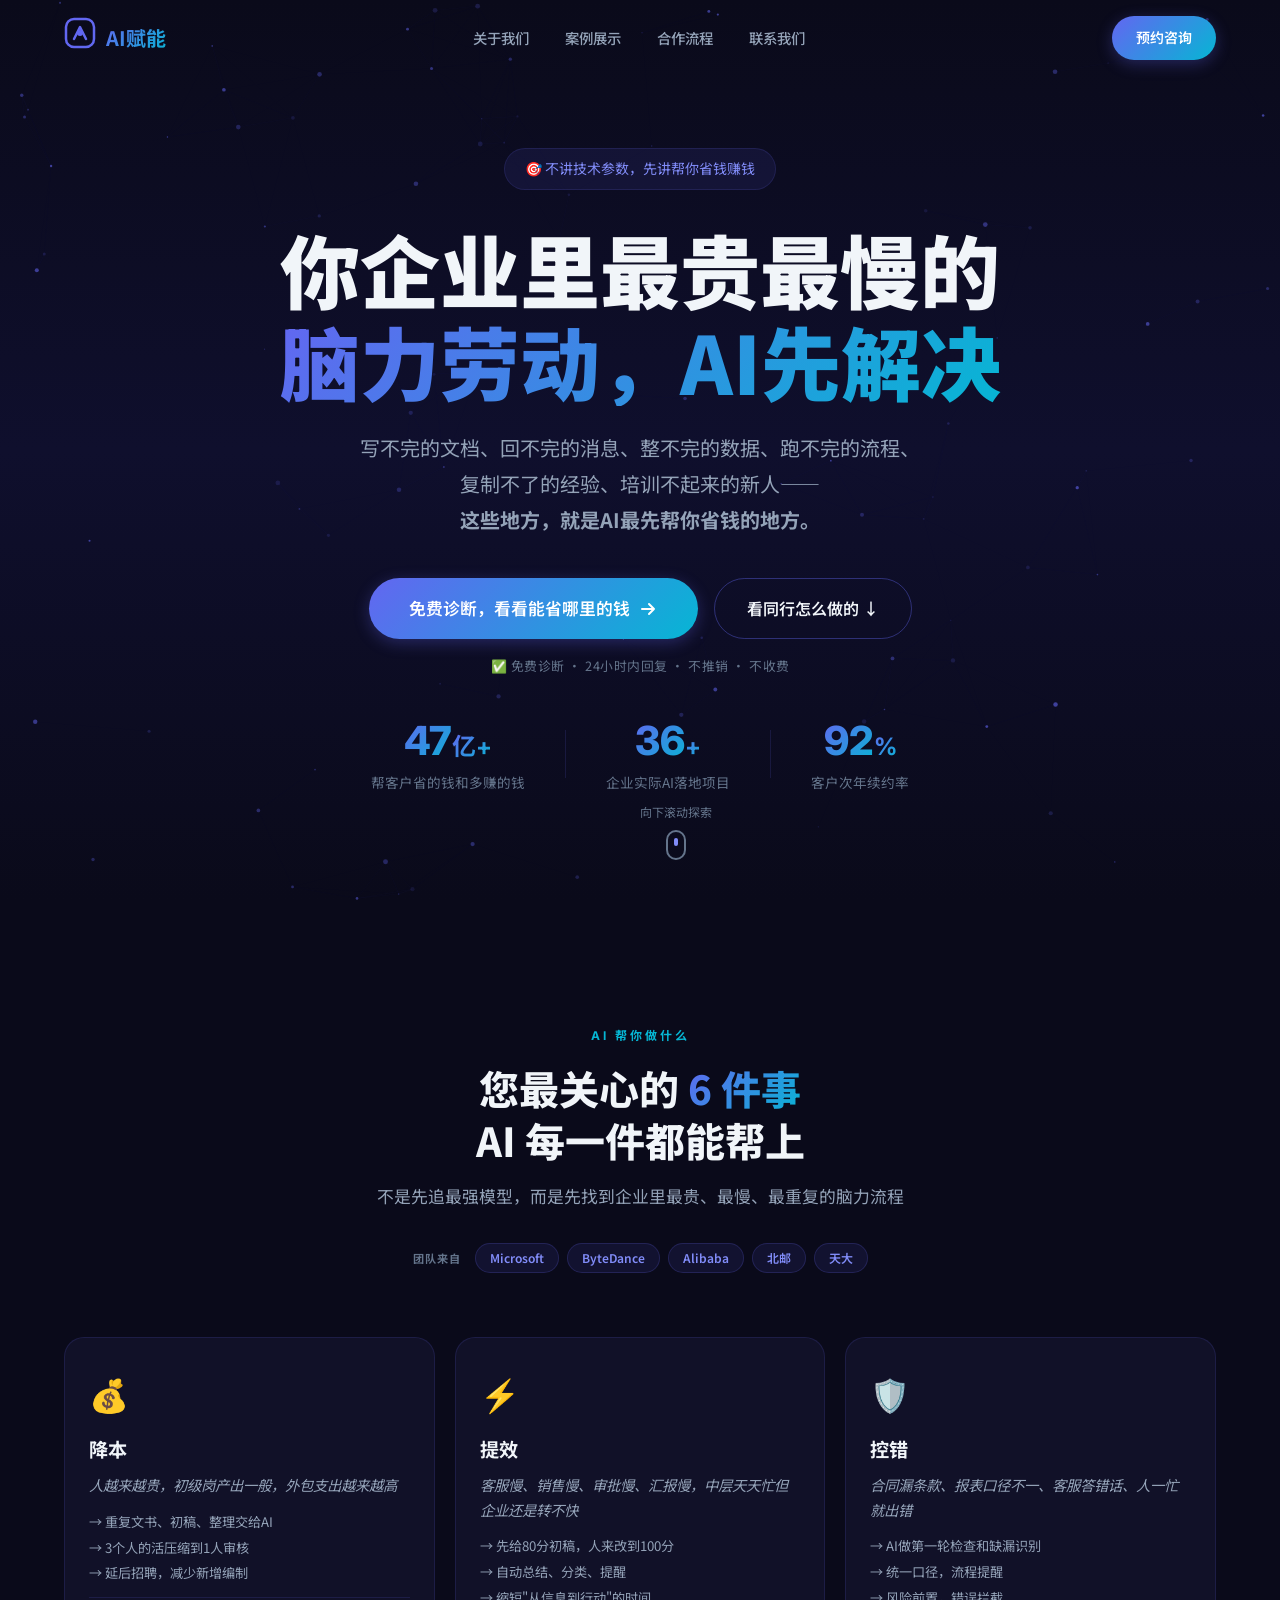
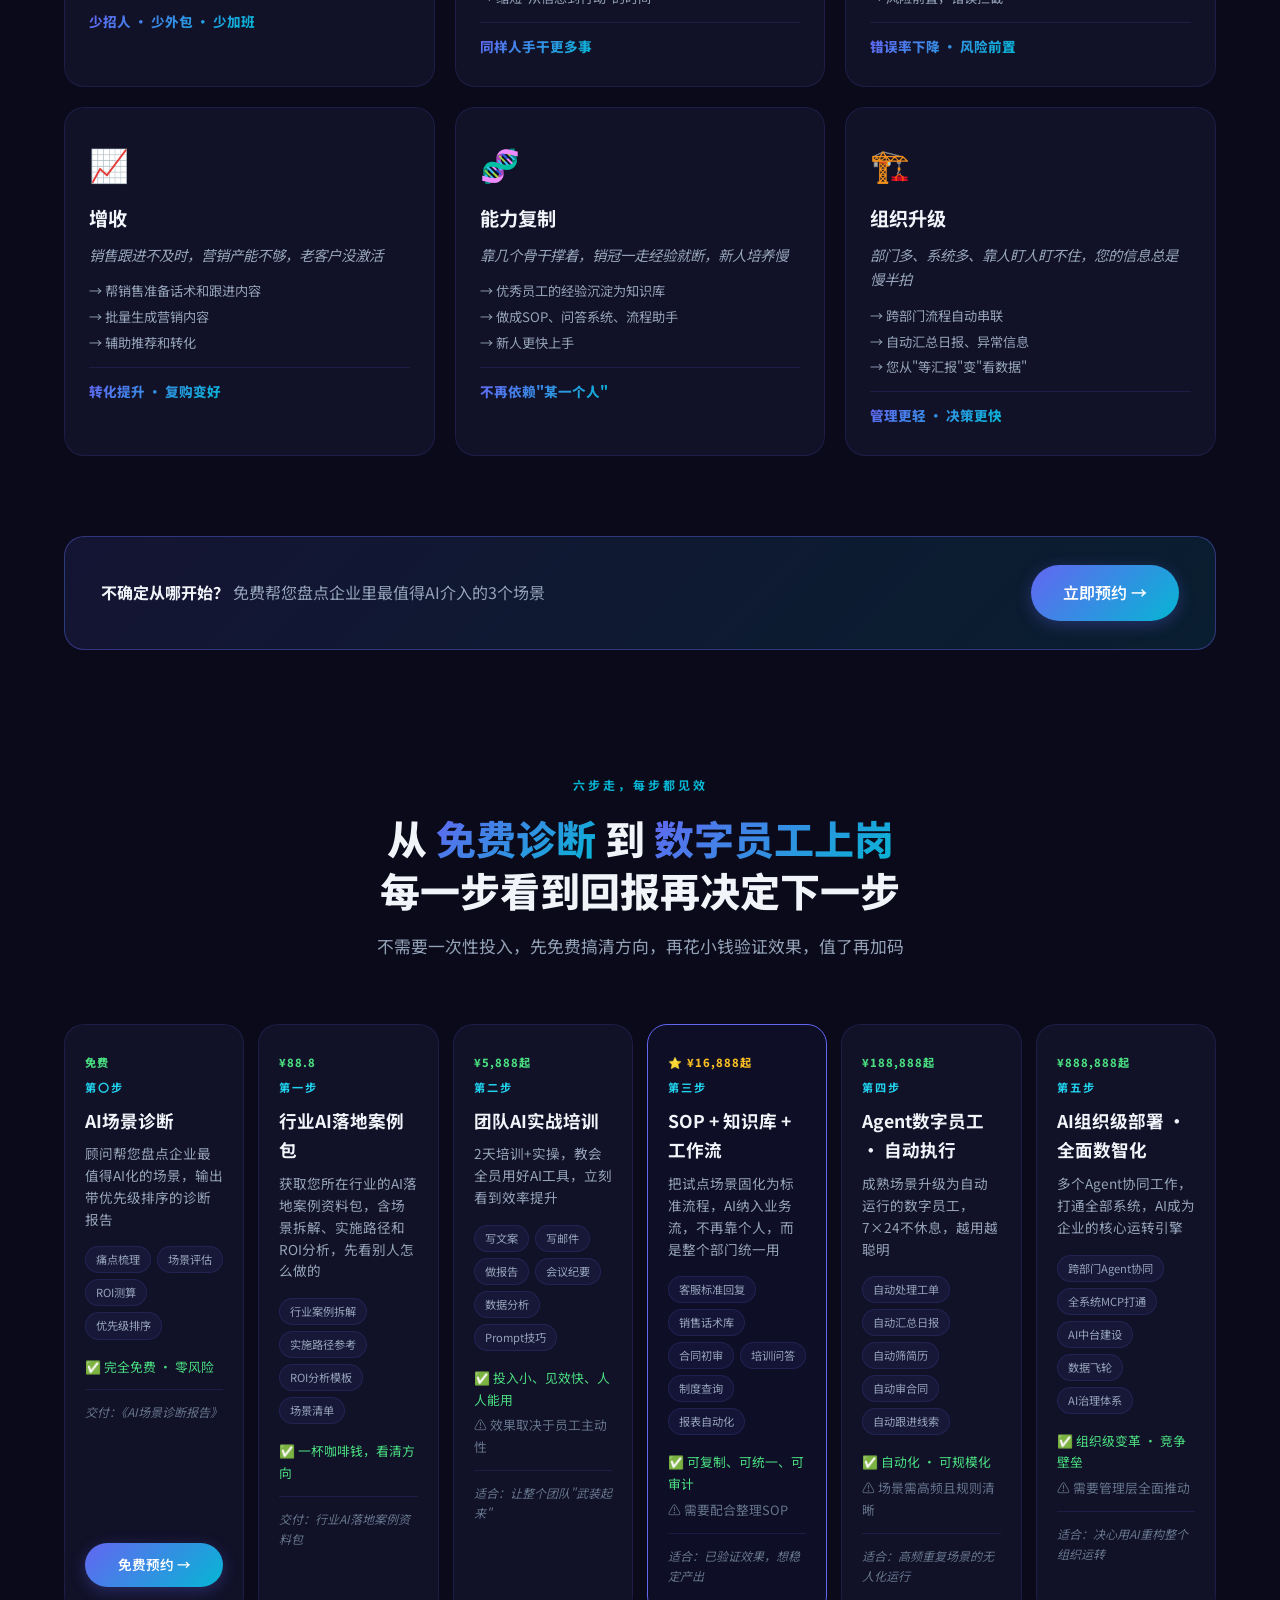
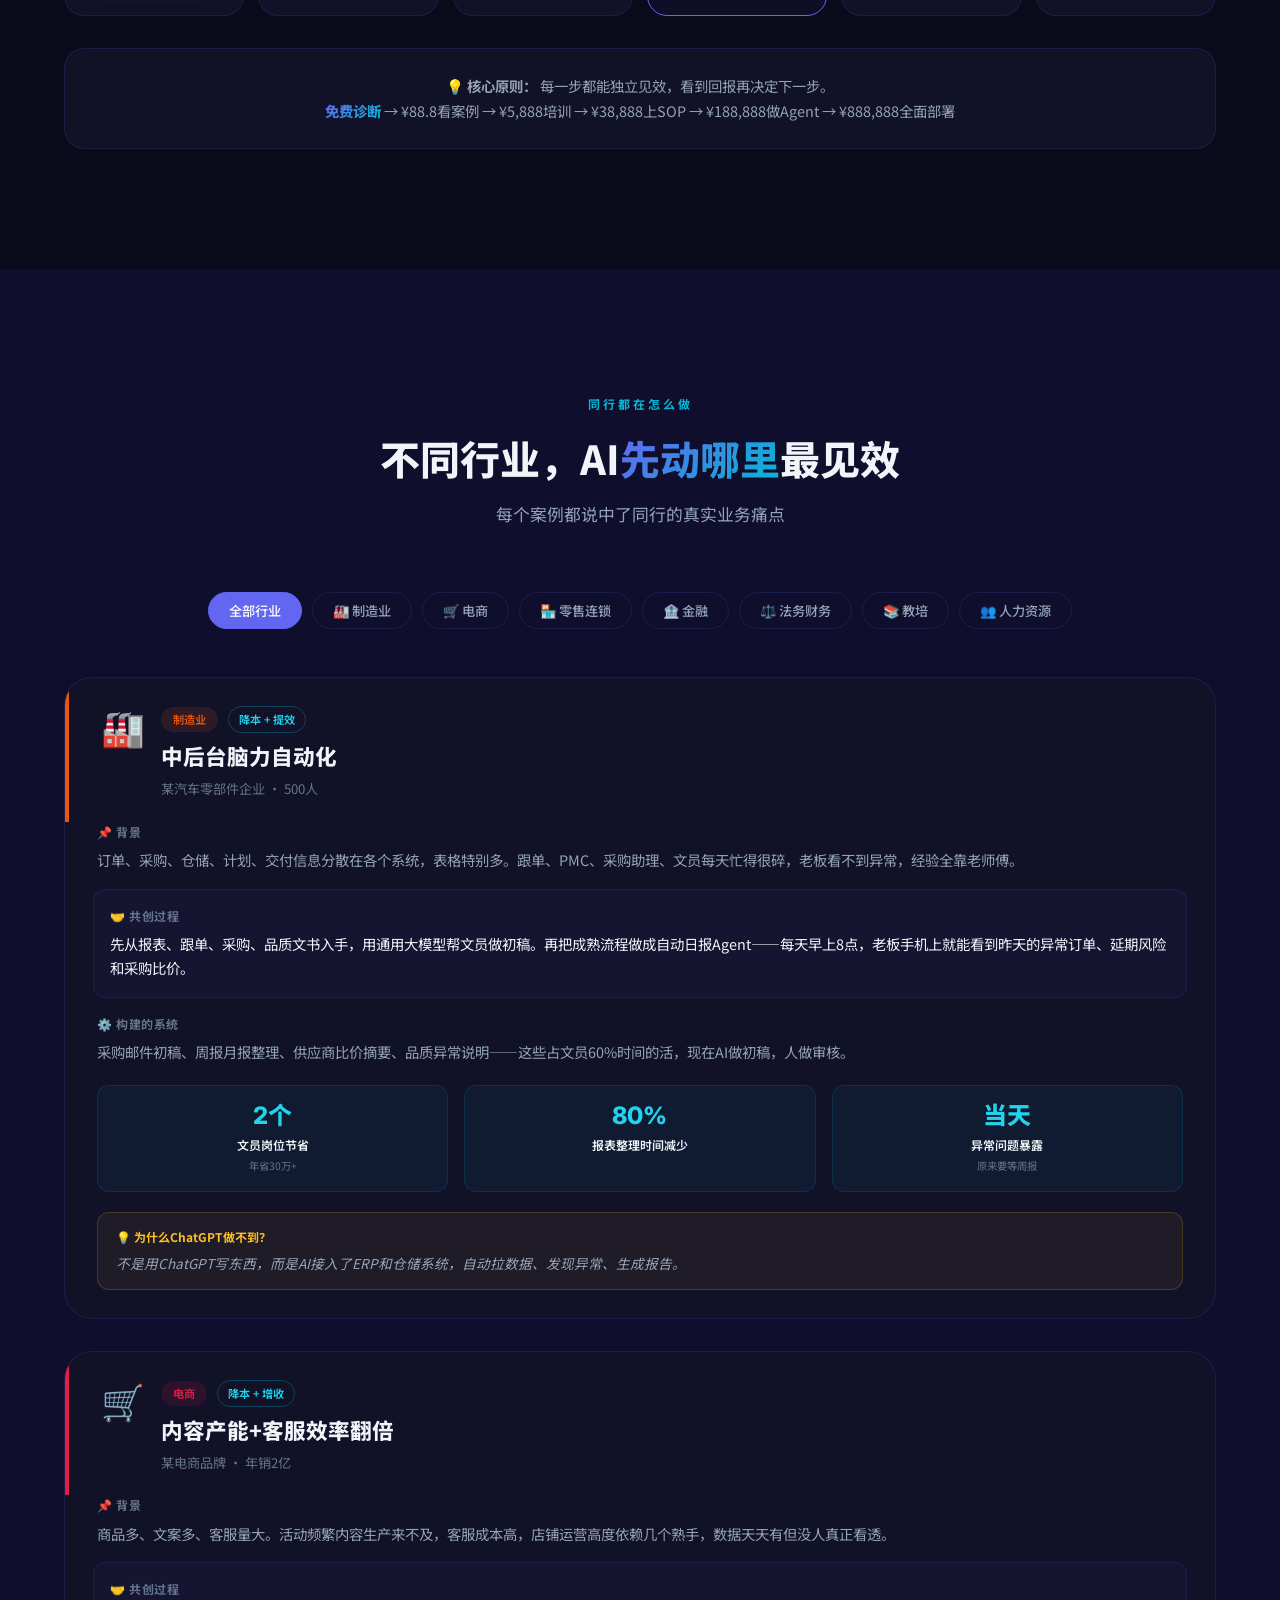
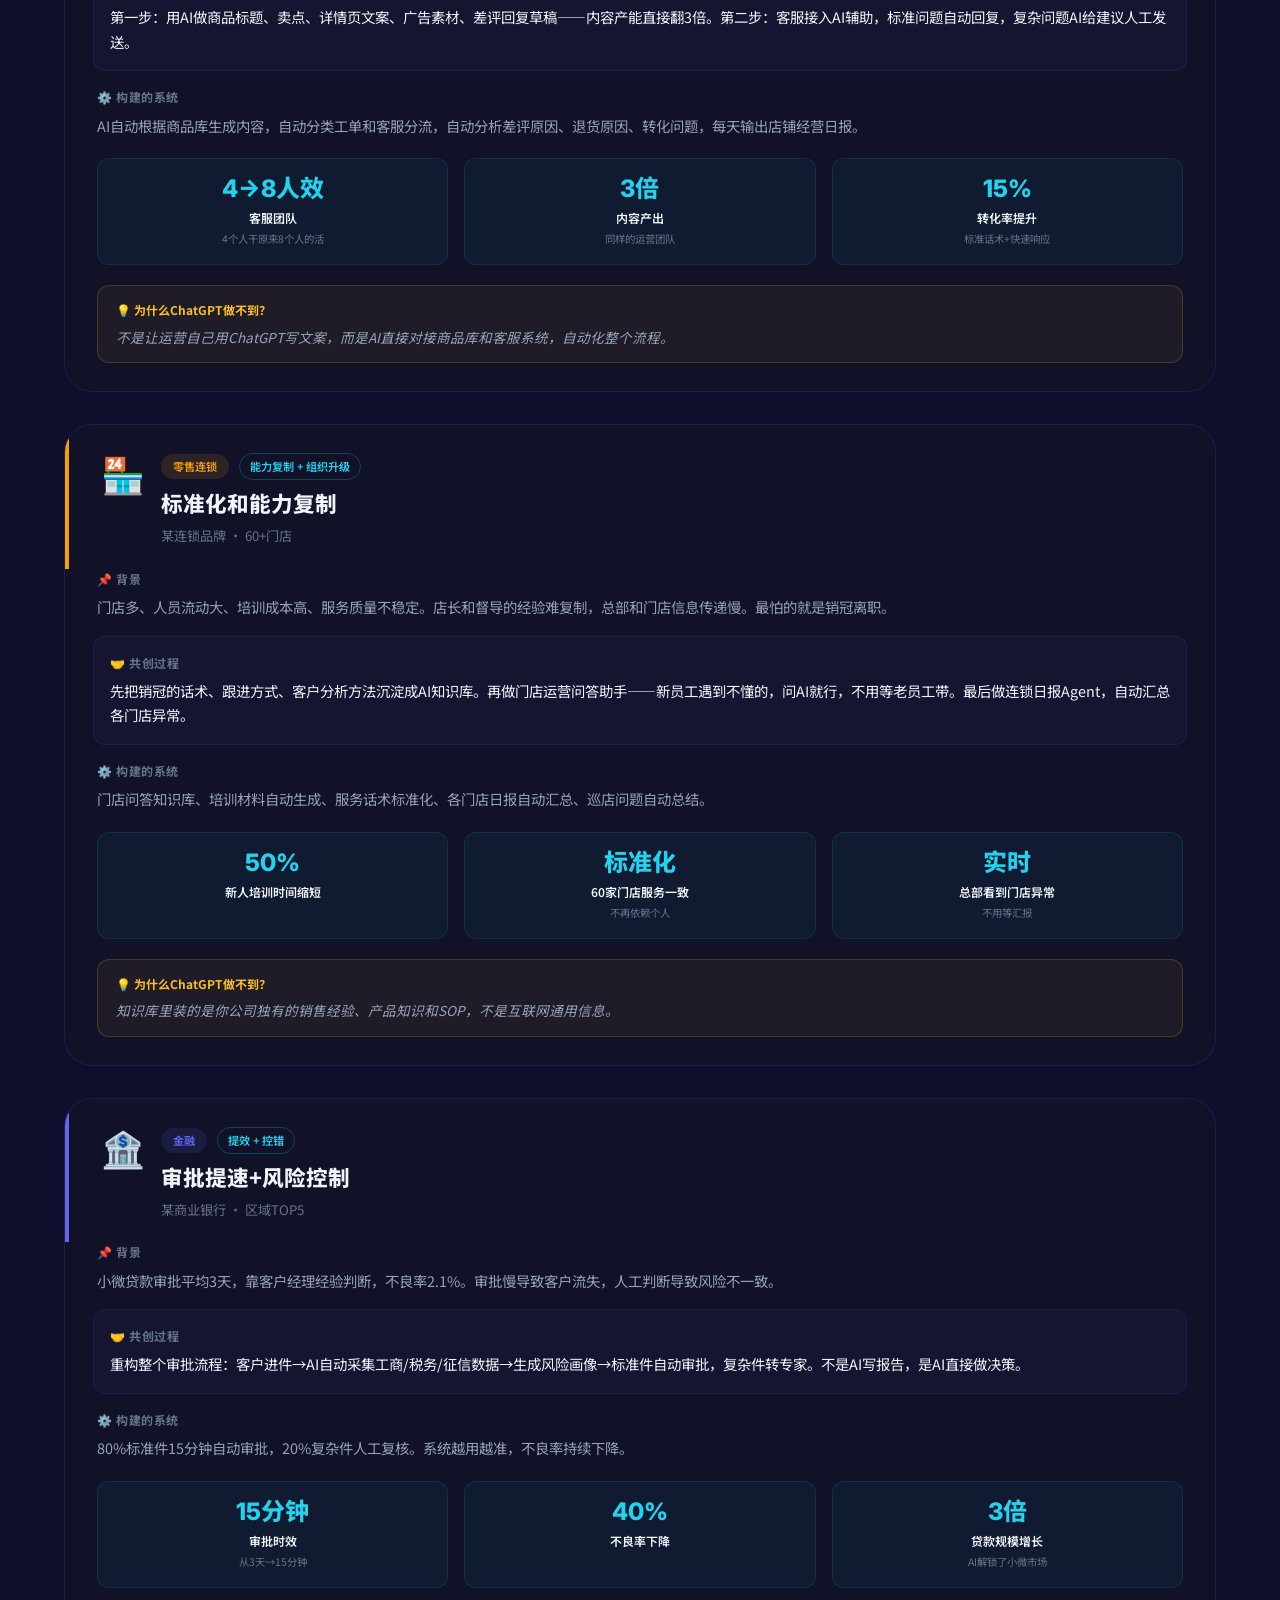
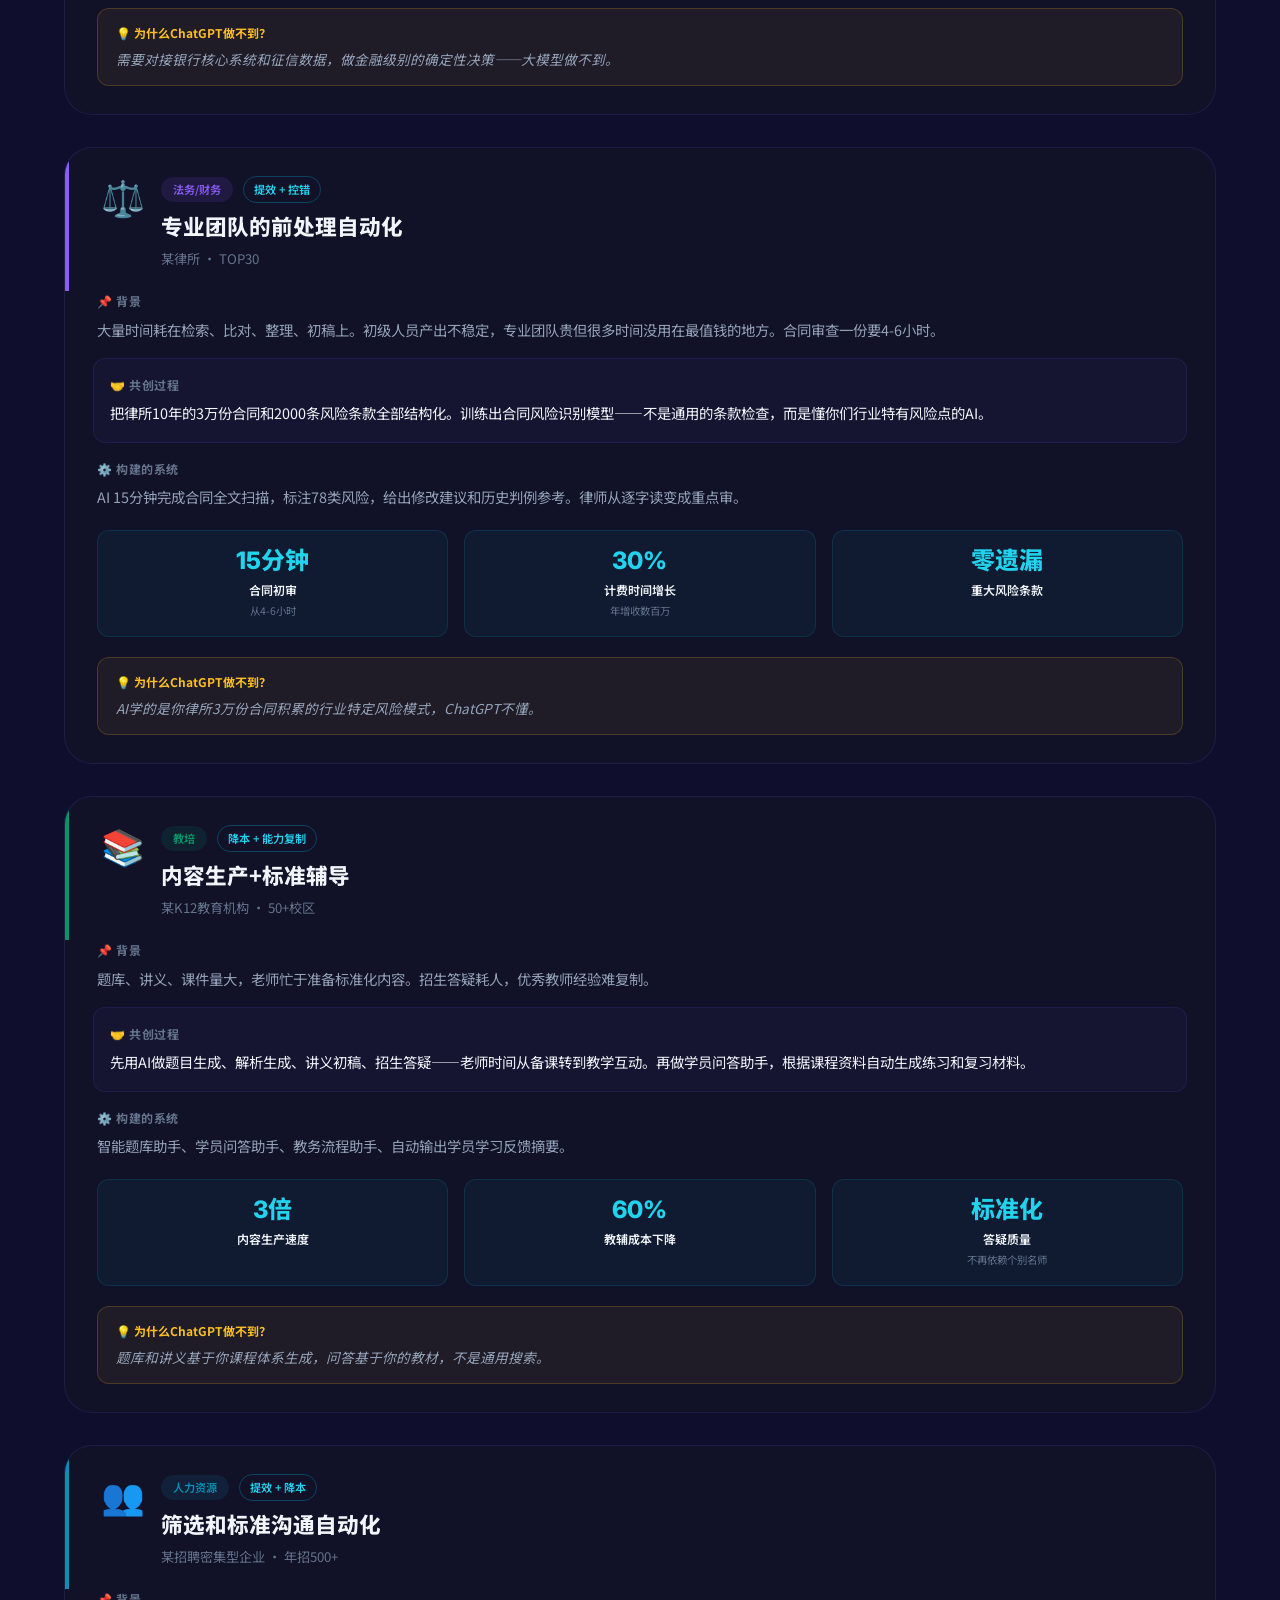
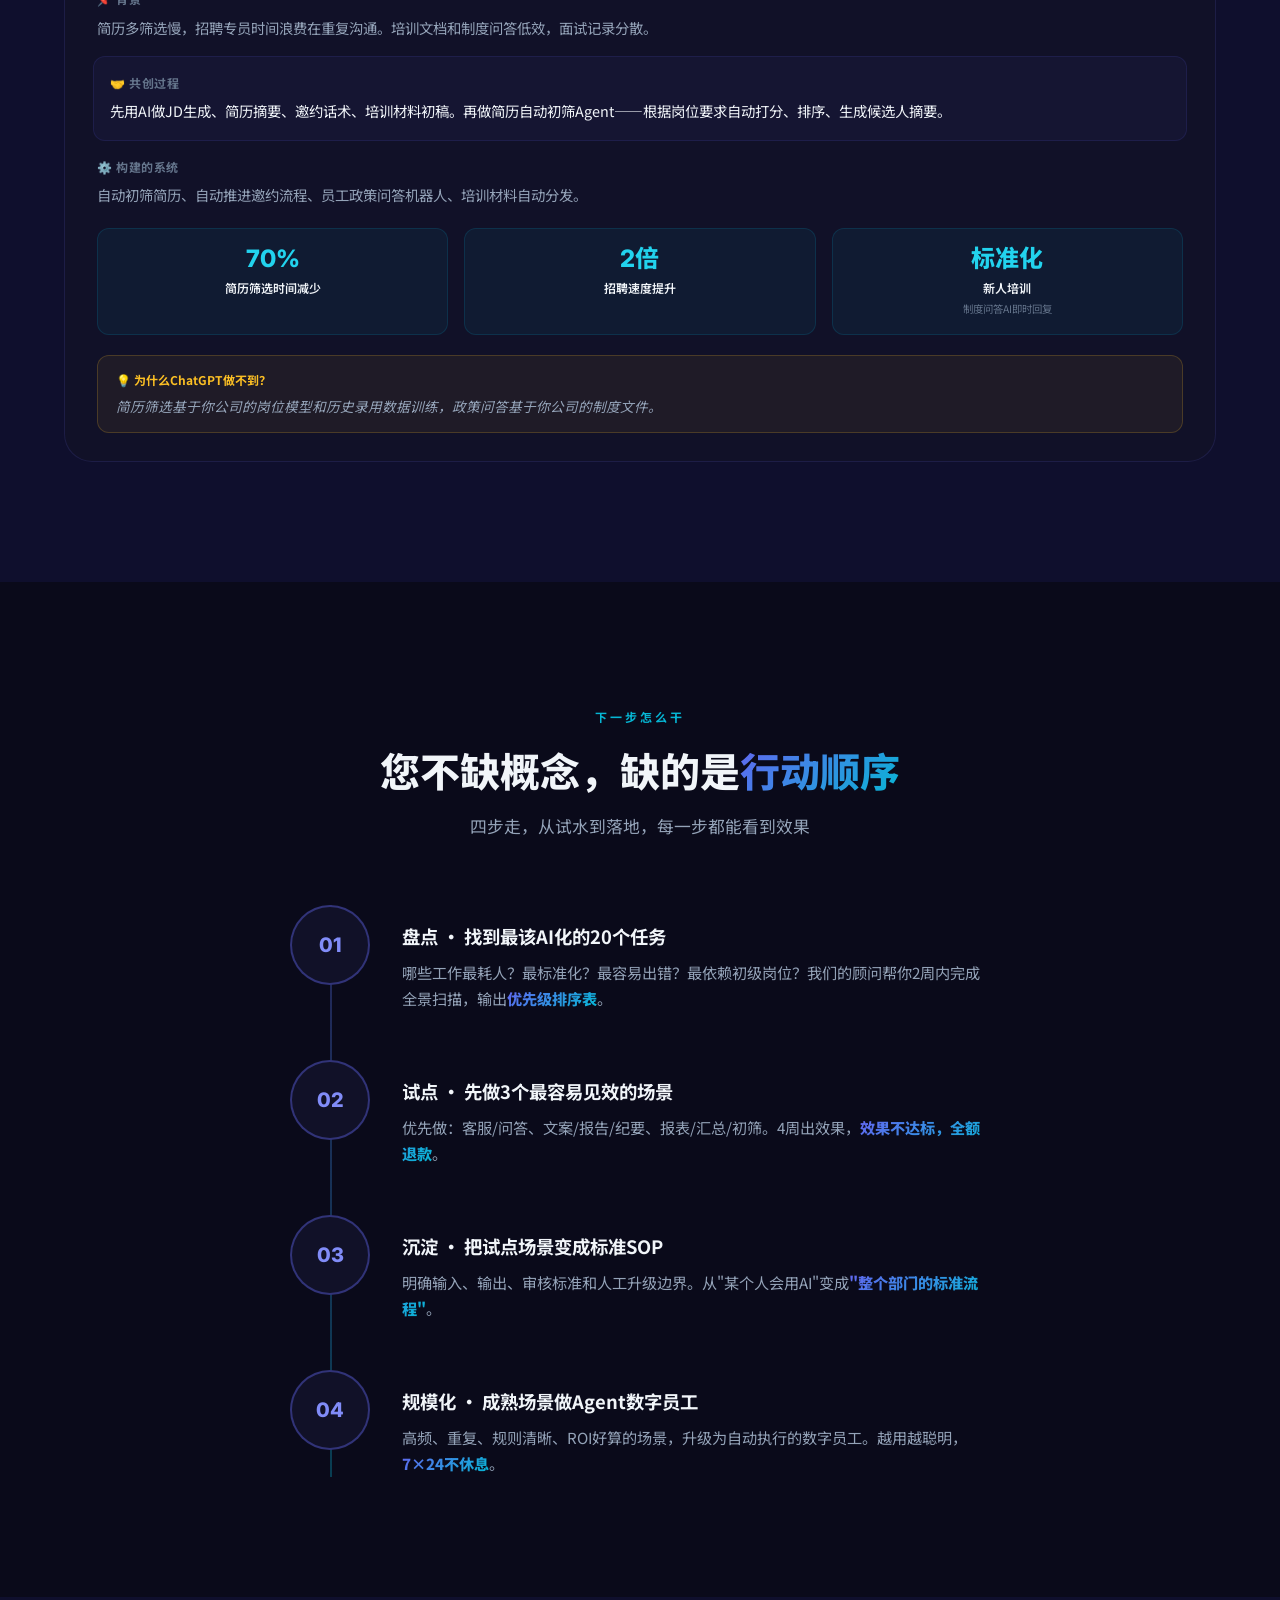
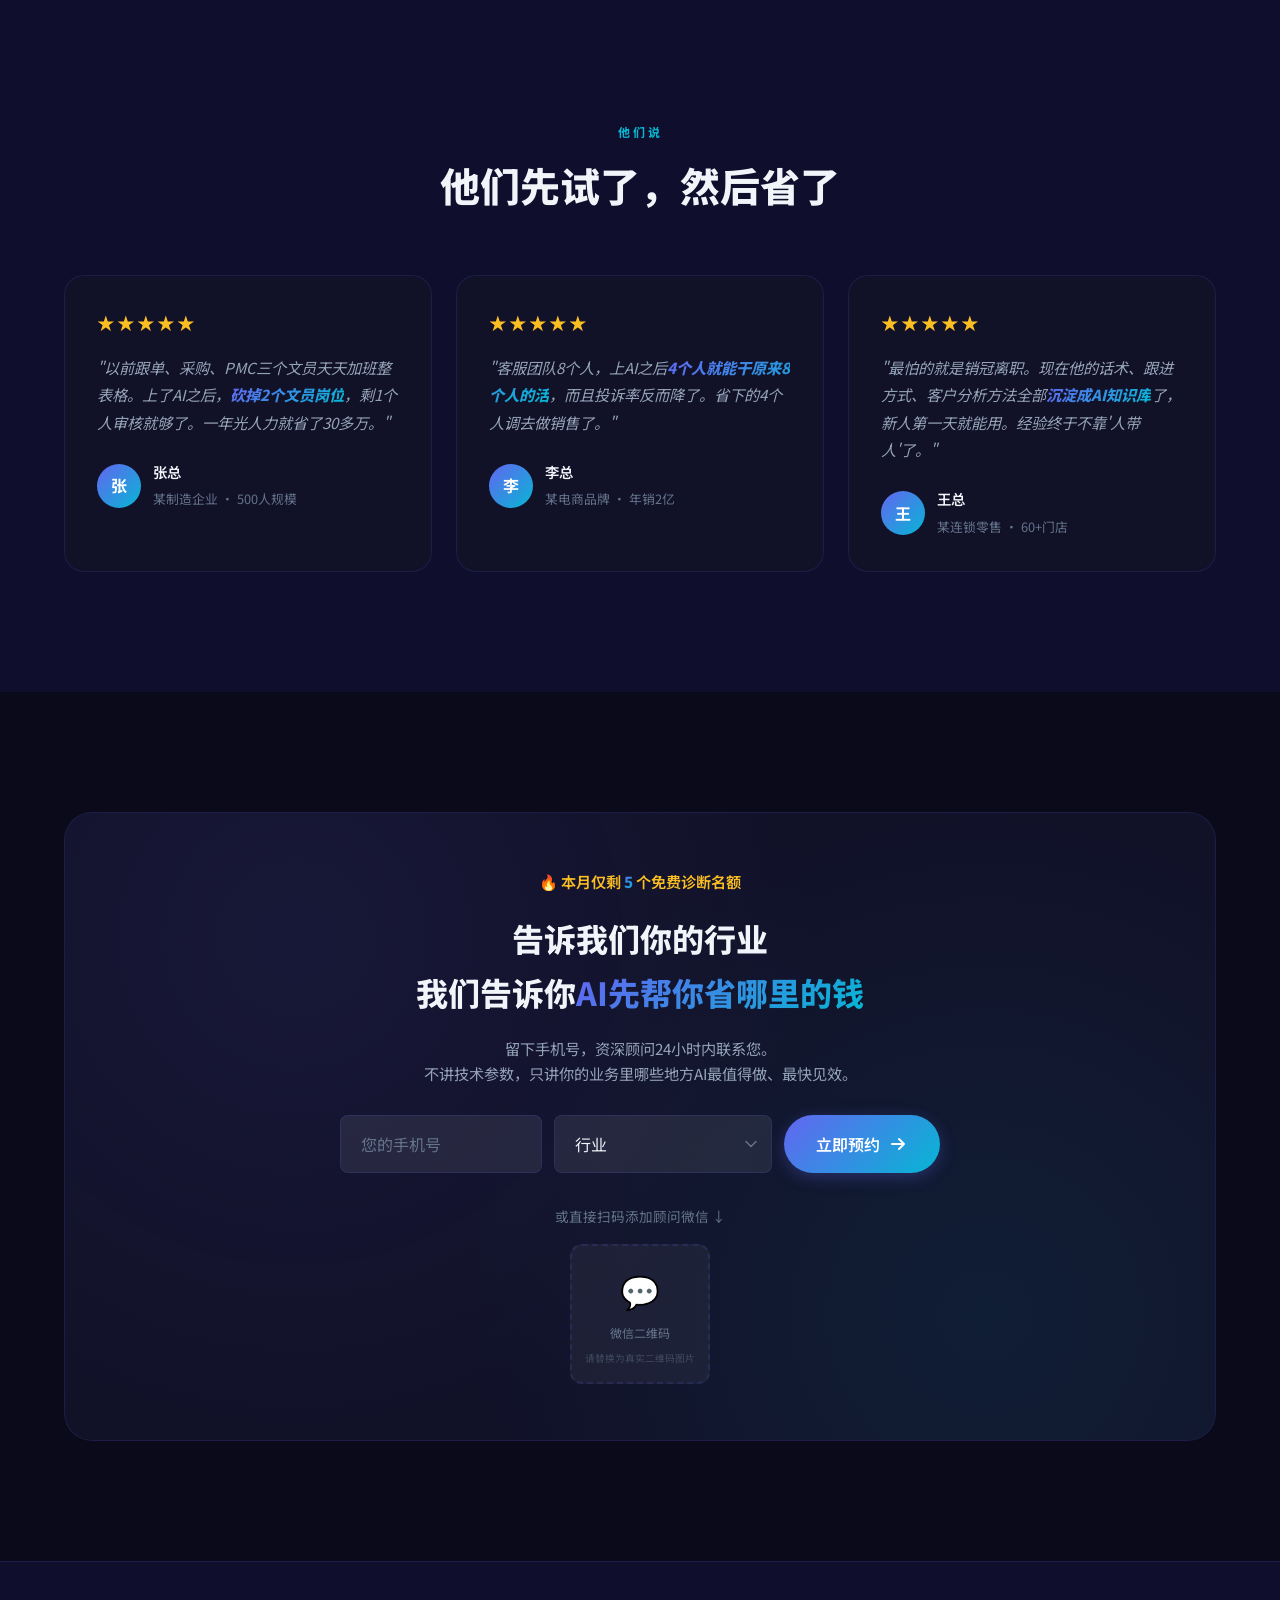
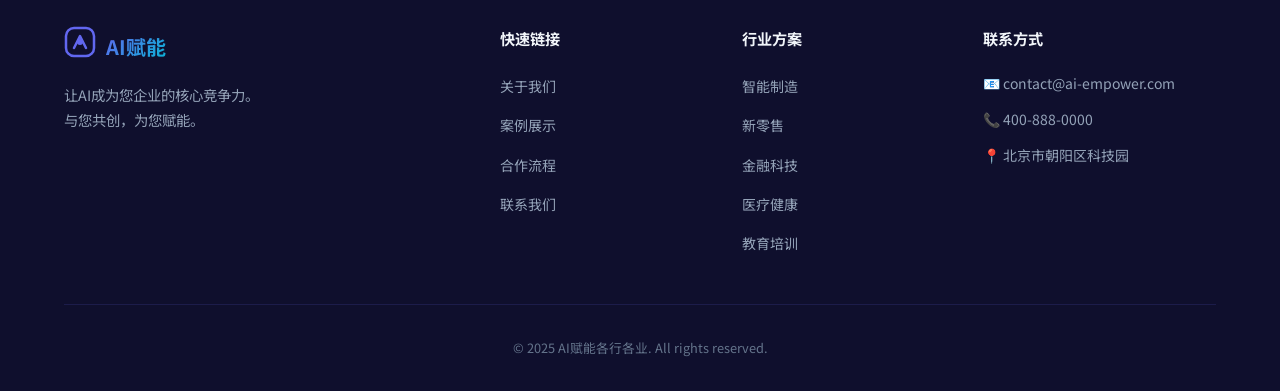
==== commit 7c5c69f1: "fix: 调整定价 培训5888 SOP38888" ====
--- a/index.html
+++ b/index.html
@@ -228,7 +228,7 @@
                     <div class="stage-when">交付：行业AI落地案例资料包</div>
                 </div>
                 <div class="stage-card" data-aos="fade-up" data-aos-delay="160">
-                    <div class="stage-price">¥1,888起</div>
+                    <div class="stage-price">¥5,888起</div>
                     <div class="stage-level">第二步</div>
                     <h3>团队AI实战培训</h3>
                     <p class="stage-desc">2天培训+实操，教会全员用好AI工具，立刻看到效率提升</p>
@@ -287,7 +287,7 @@
             <div class="stage-summary" data-aos="fade-up">
                 <p>💡 <strong>核心原则：</strong>
                     每一步都能独立见效，看到回报再决定下一步。<br>
-                    <span class="kw">免费诊断</span> → ¥88.8看案例 → ¥1,888培训 → ¥16,888上SOP → ¥188,888做Agent → ¥888,888全面部署
+                    <span class="kw">免费诊断</span> → ¥88.8看案例 → ¥5,888培训 → ¥38,888上SOP → ¥188,888做Agent → ¥888,888全面部署
                 </p>
             </div>
         </div>
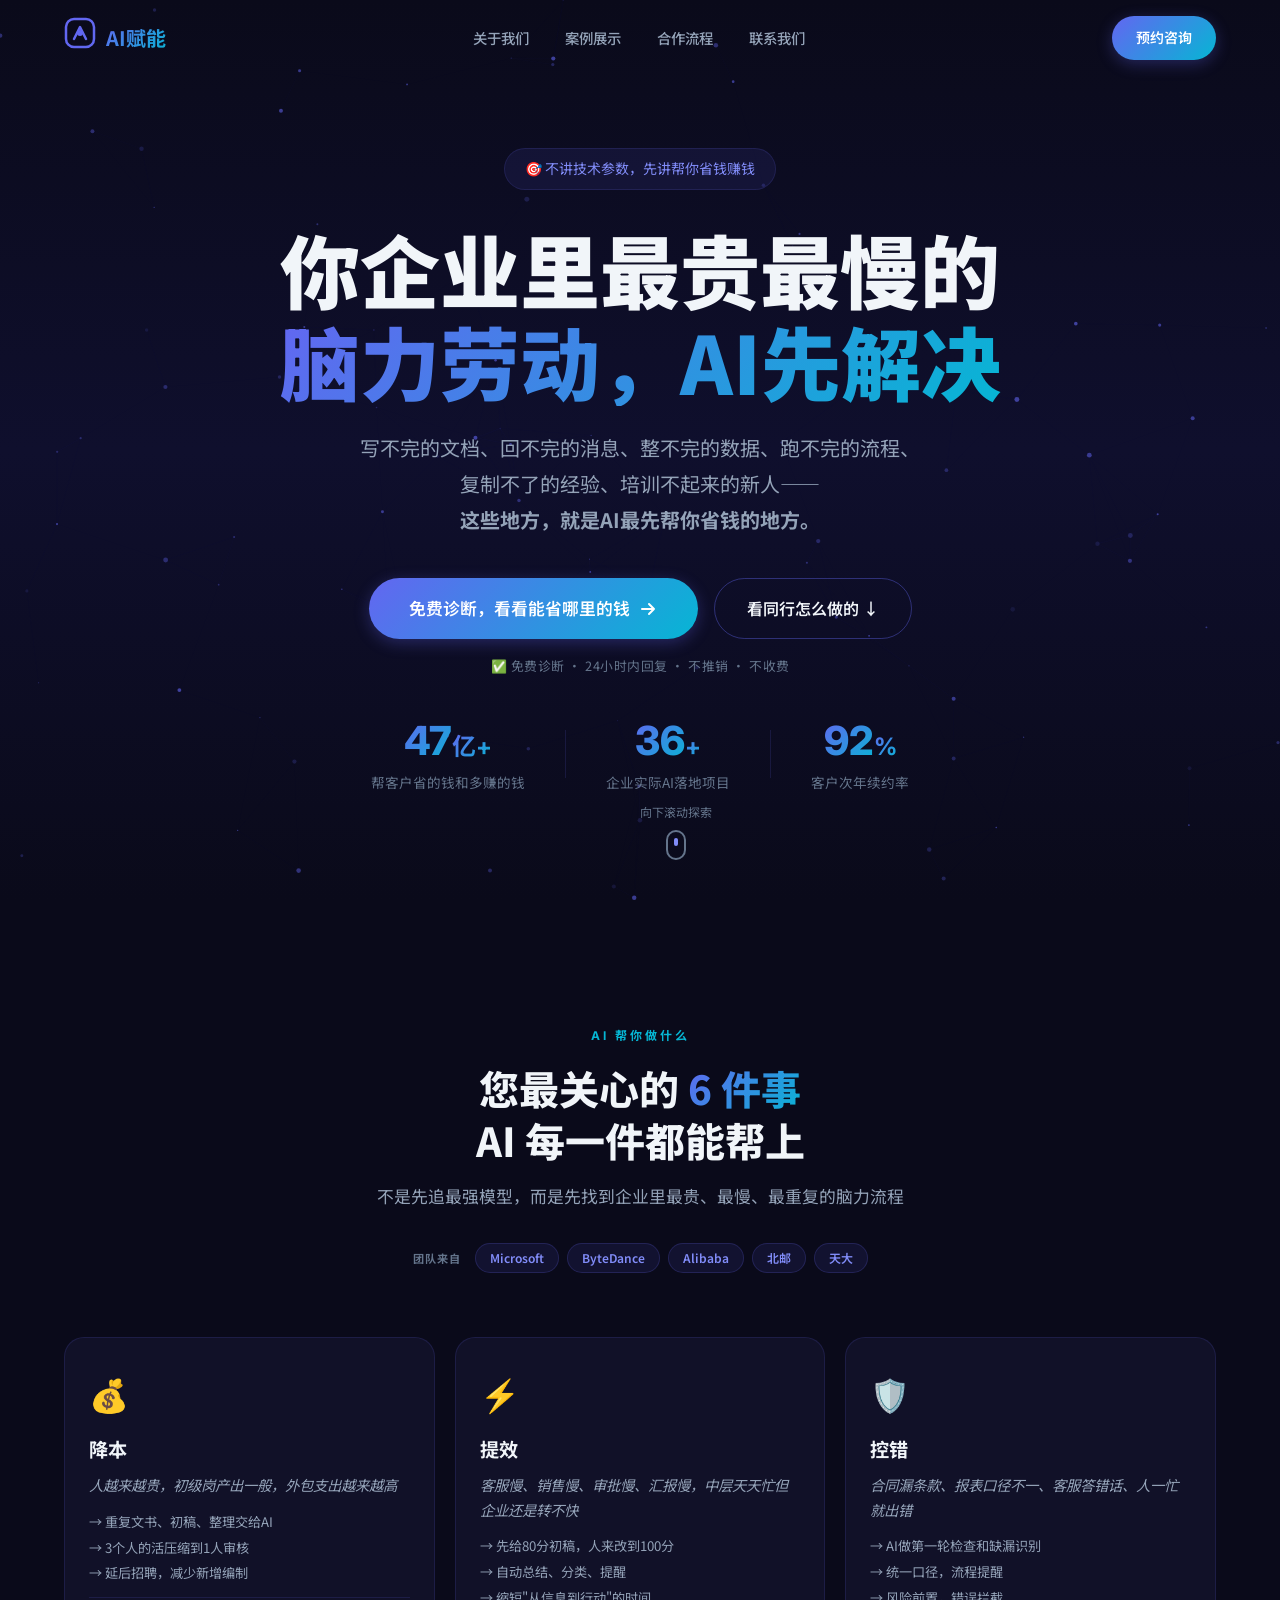
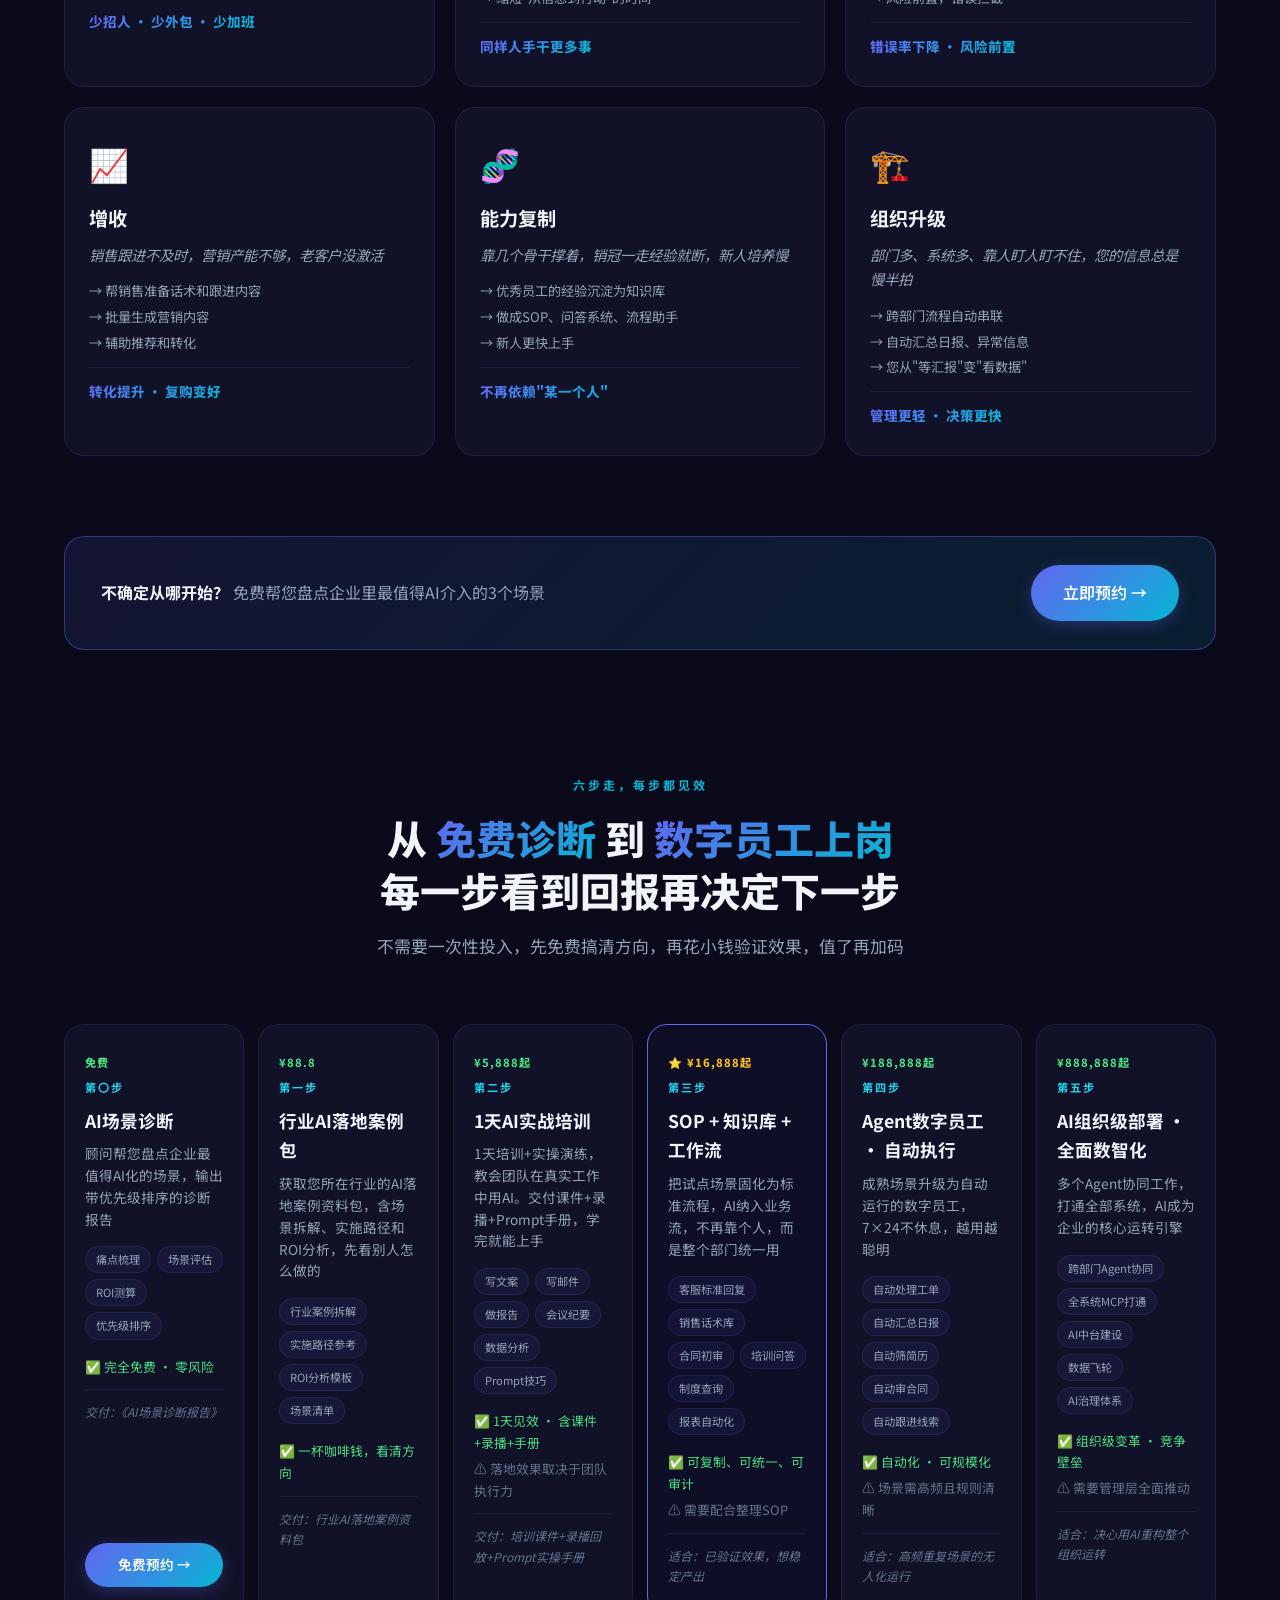
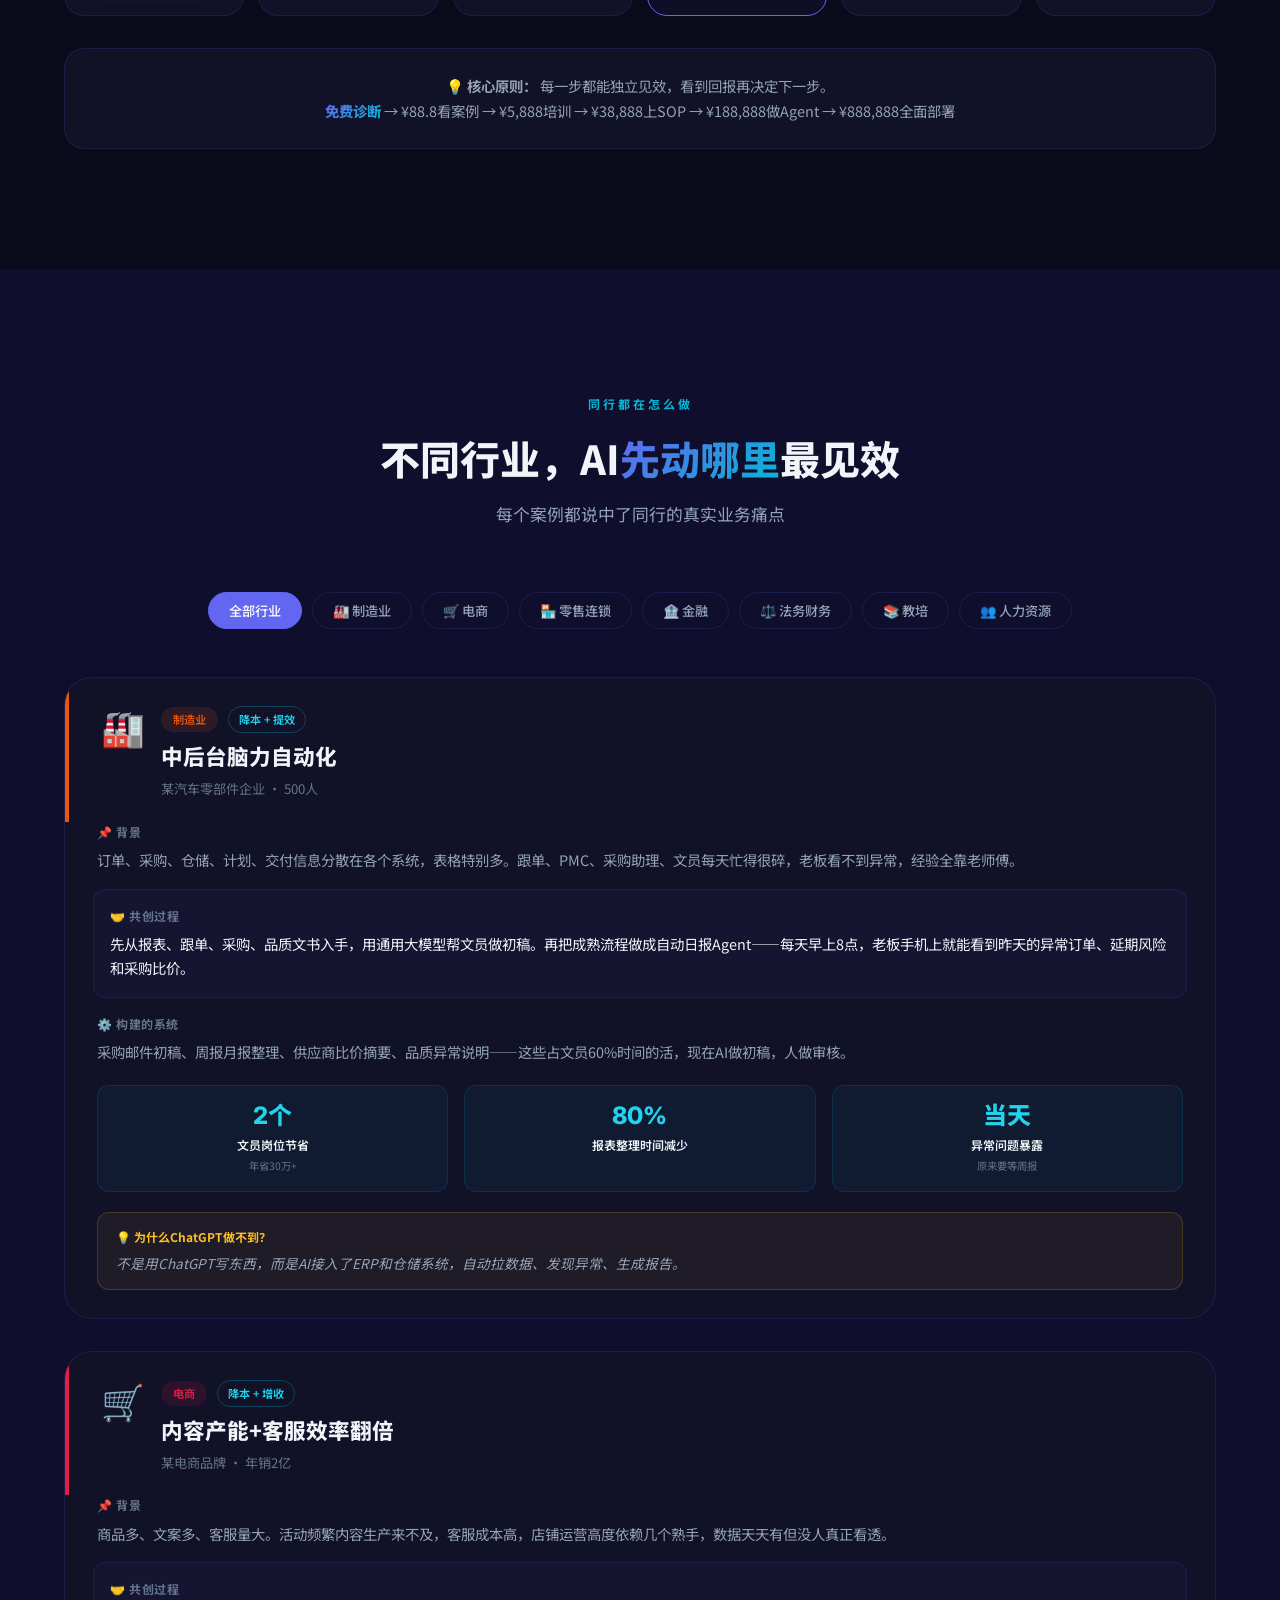
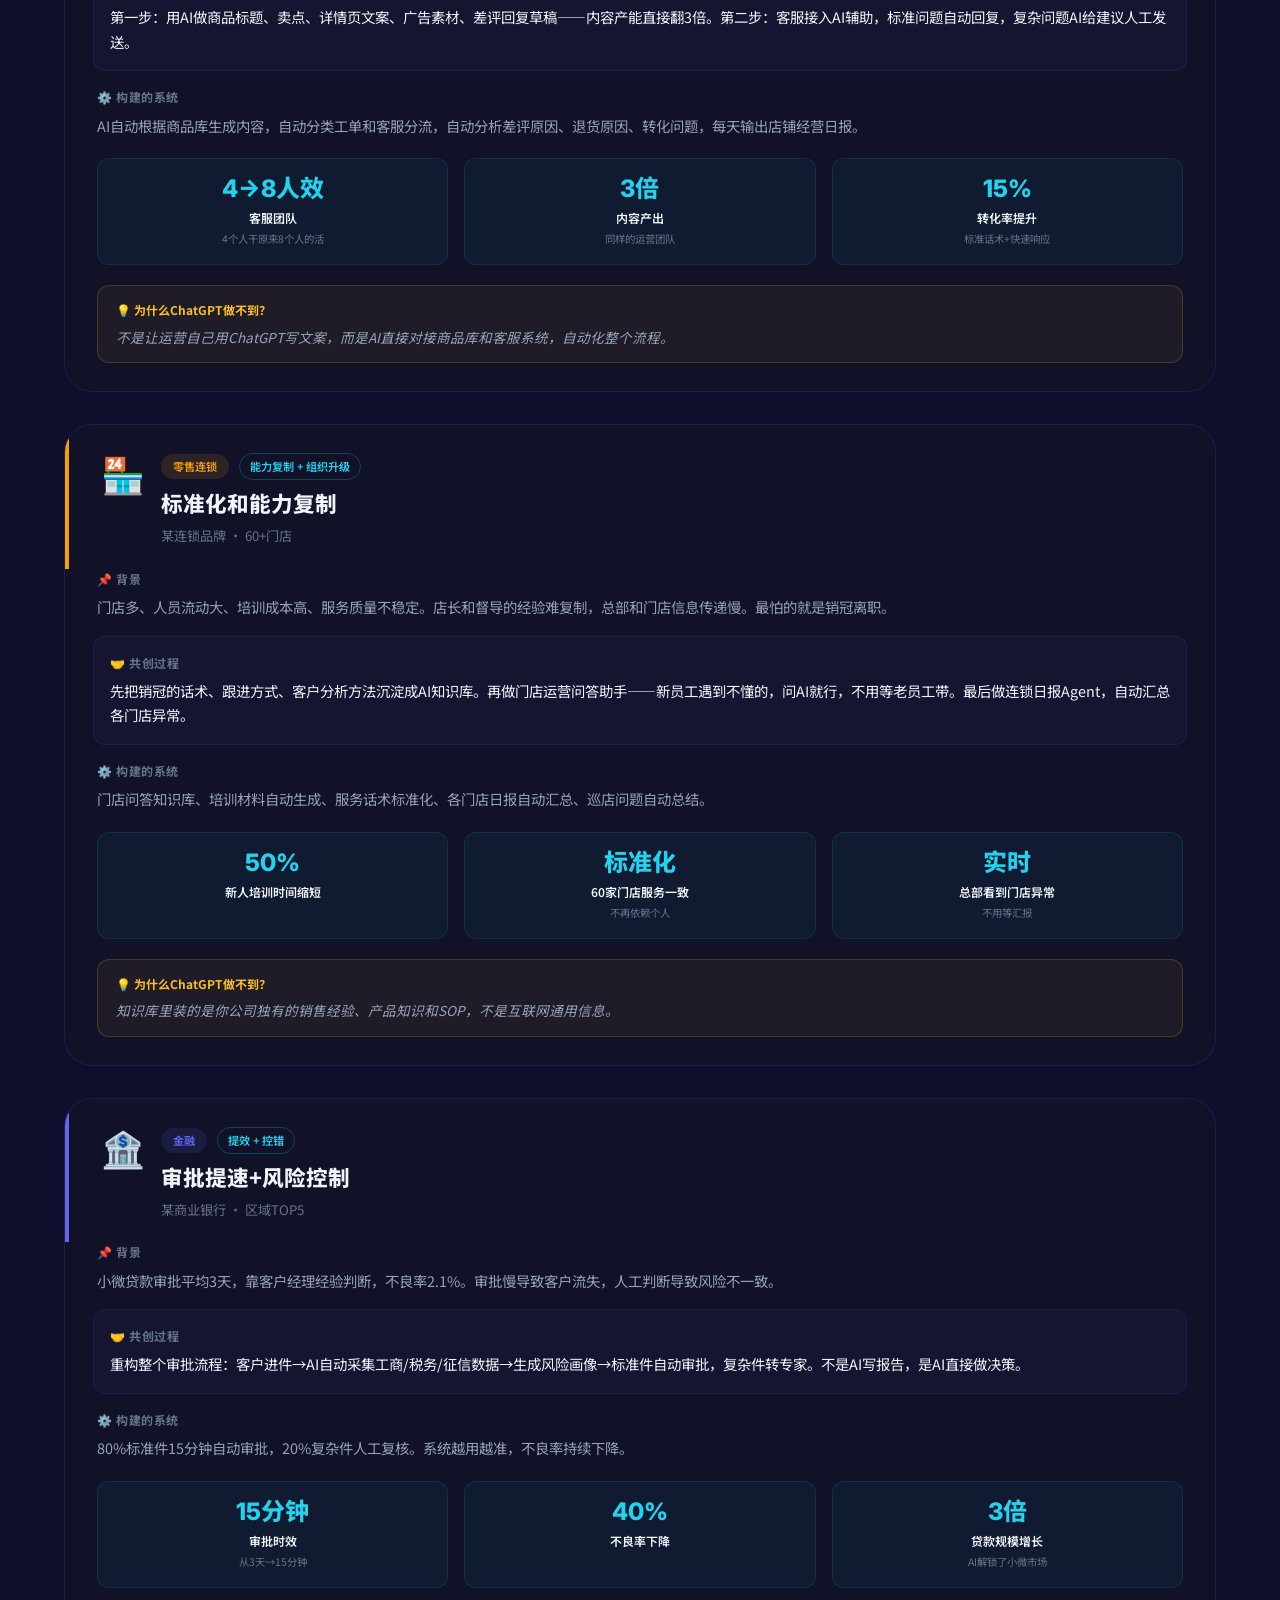
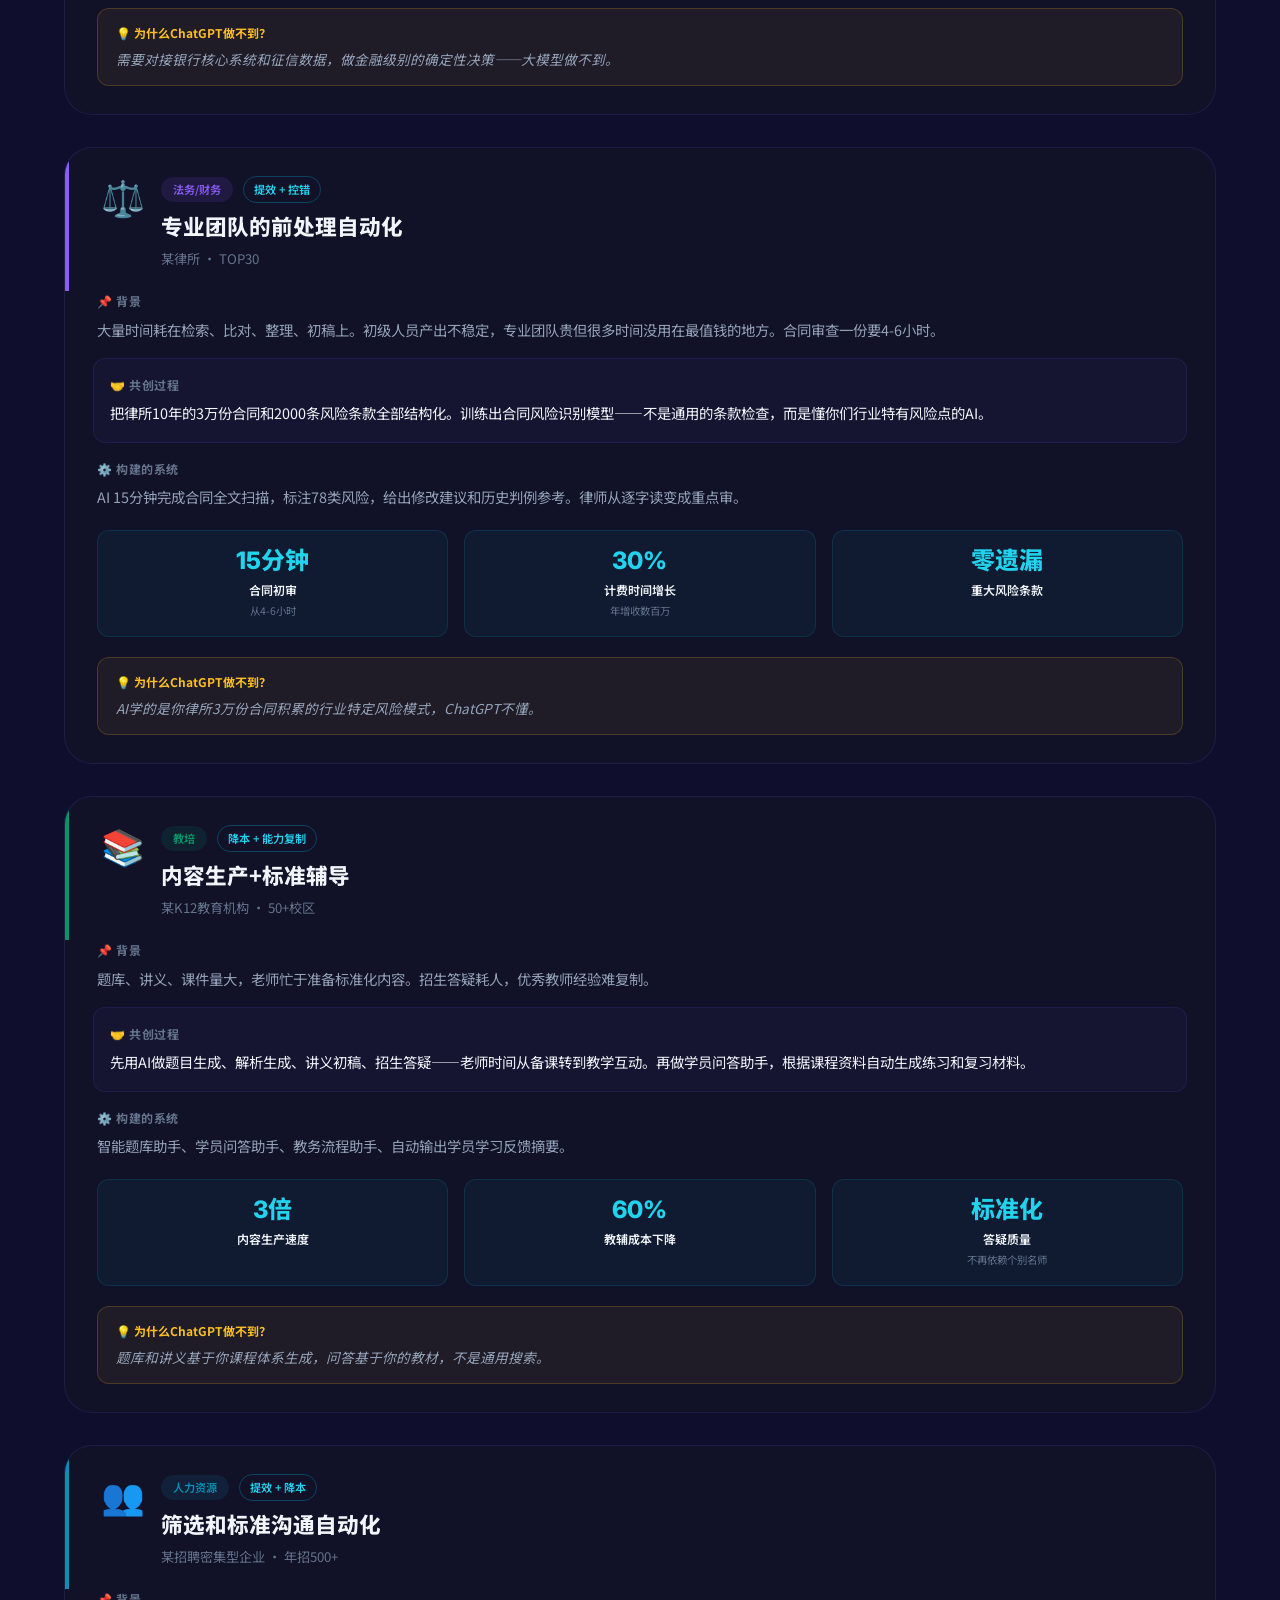
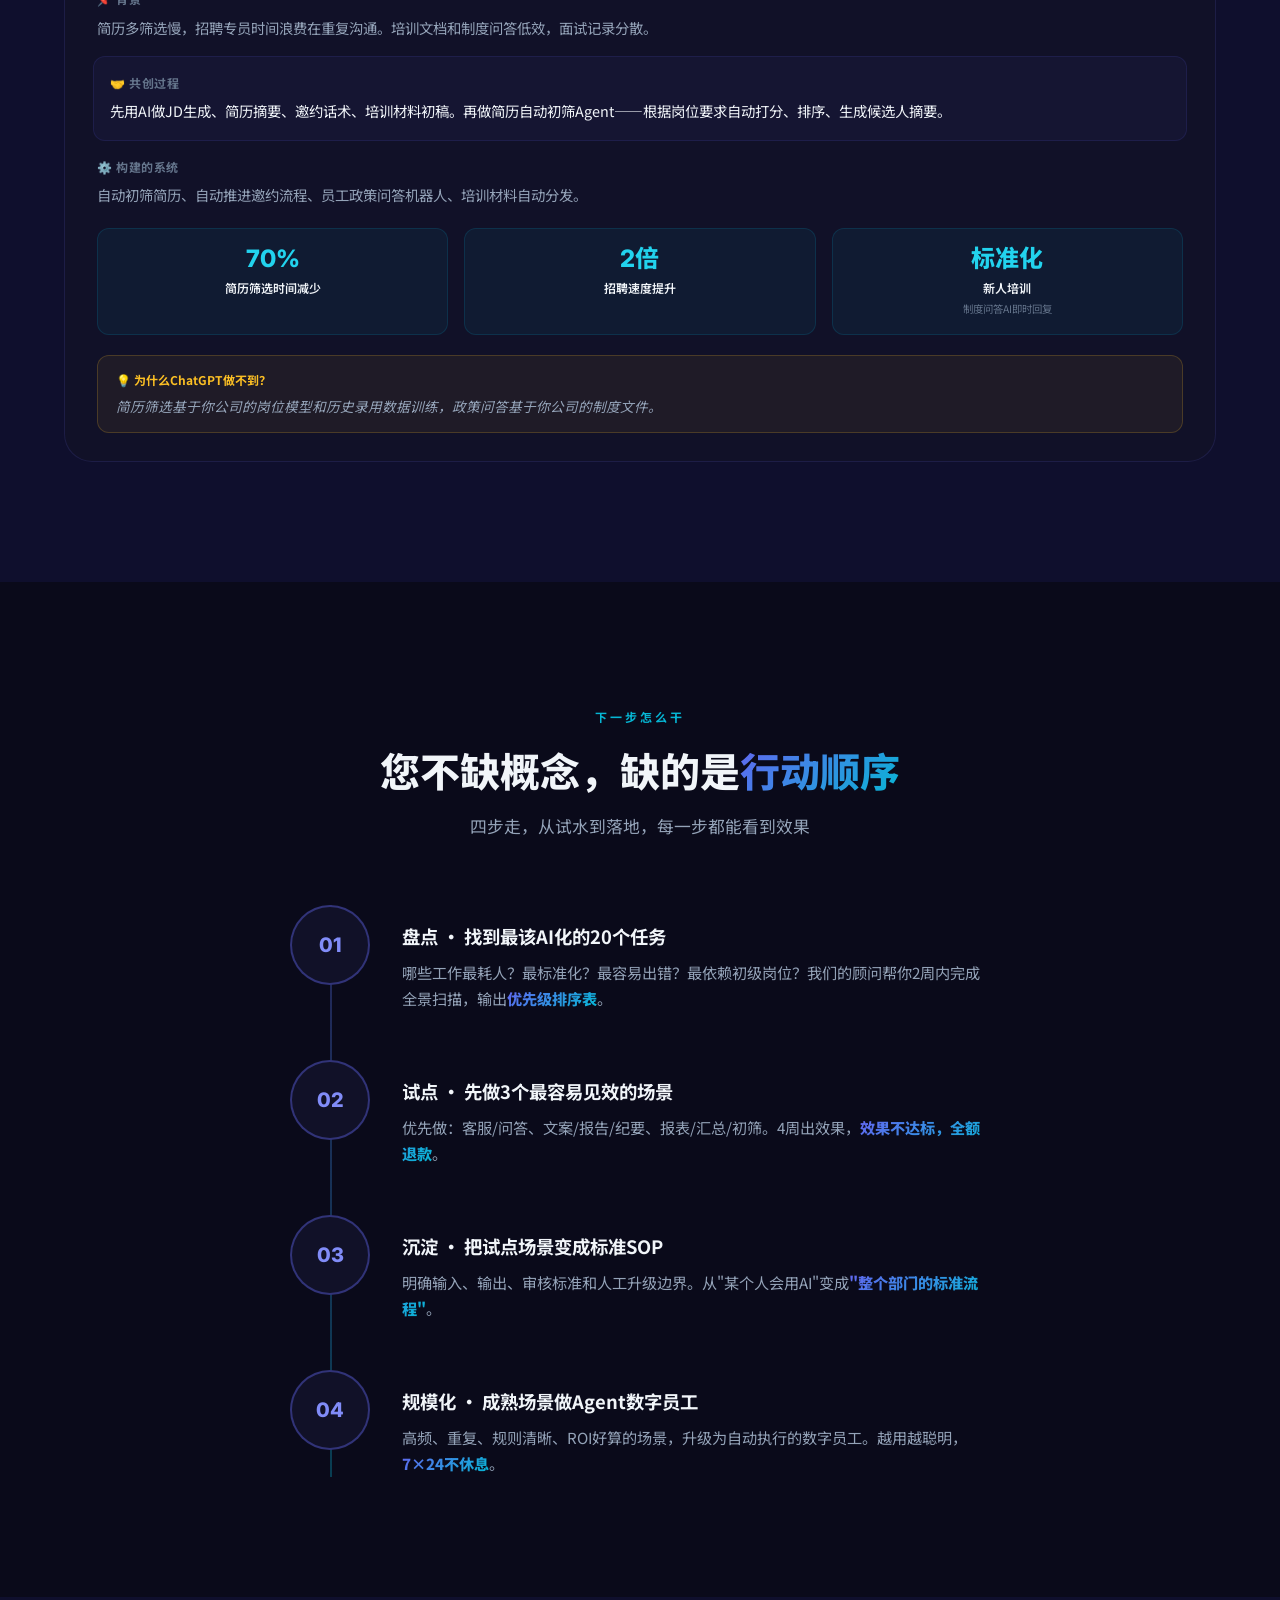
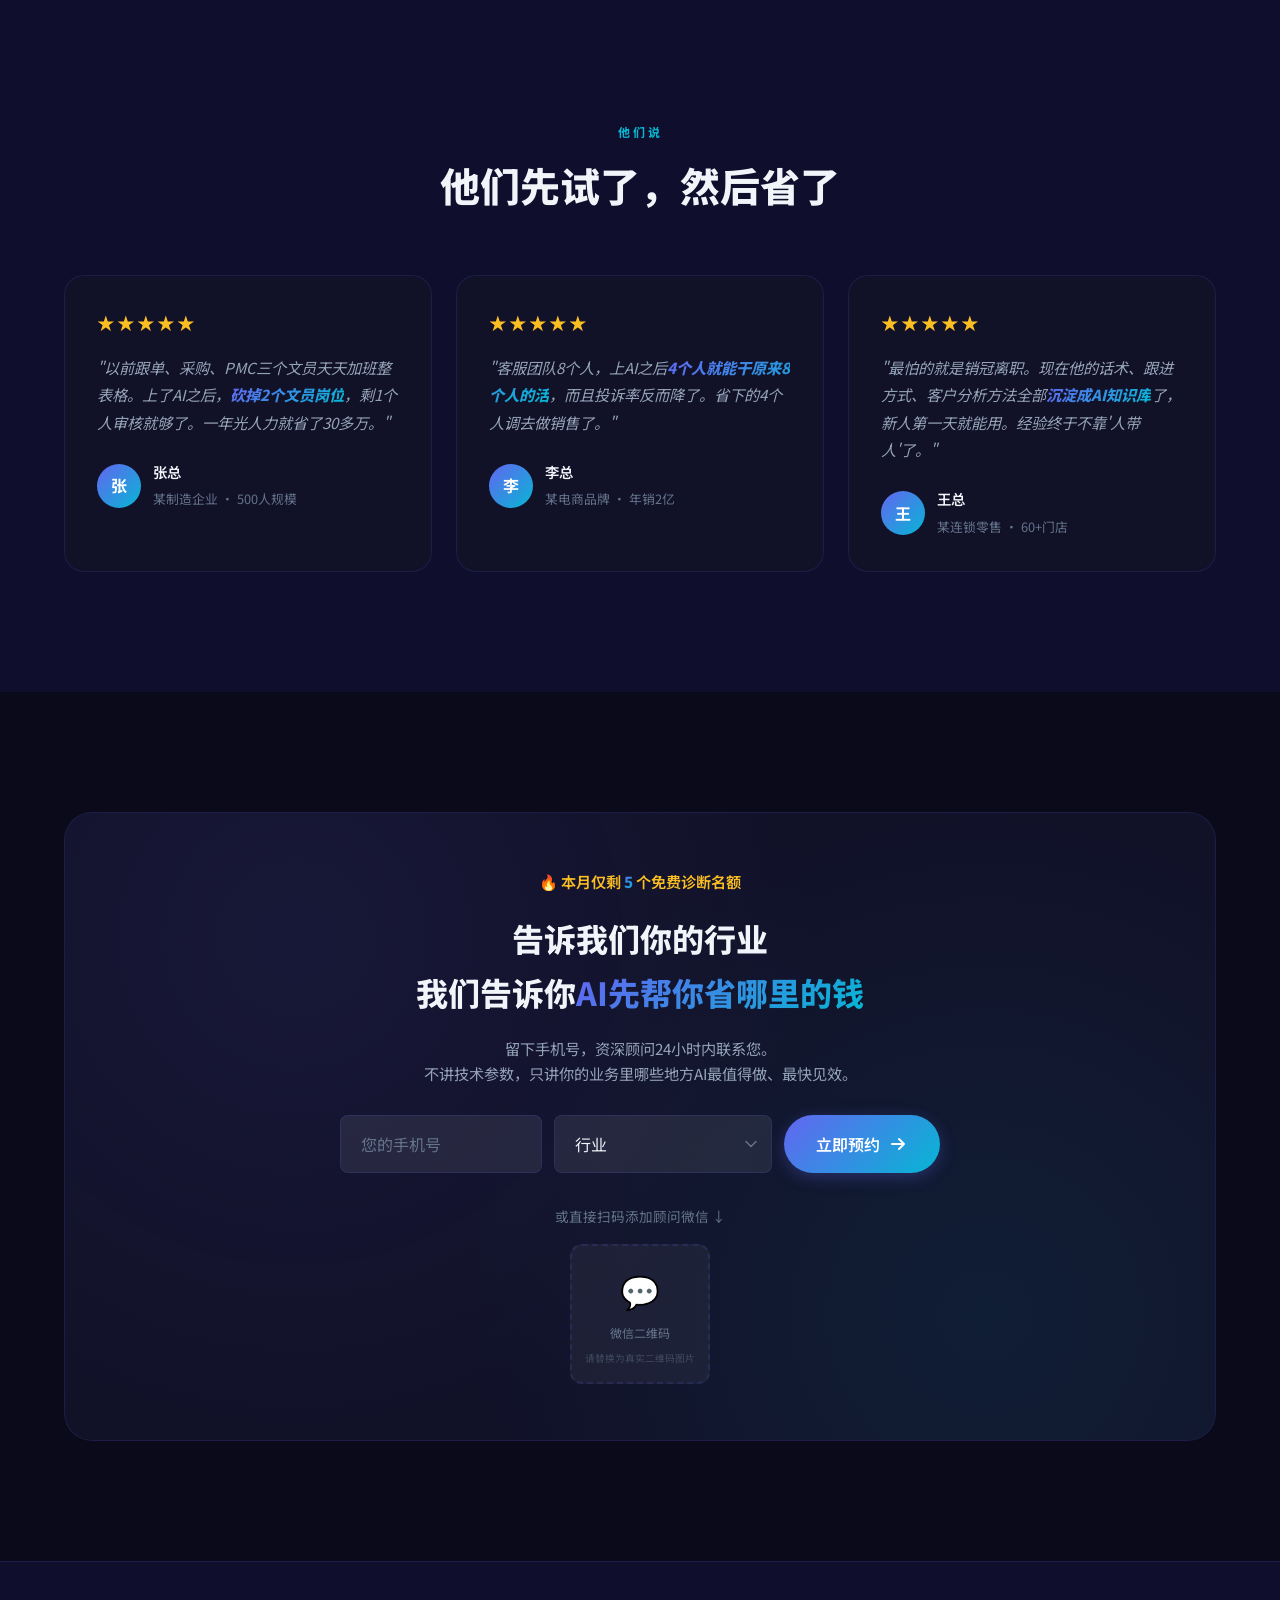
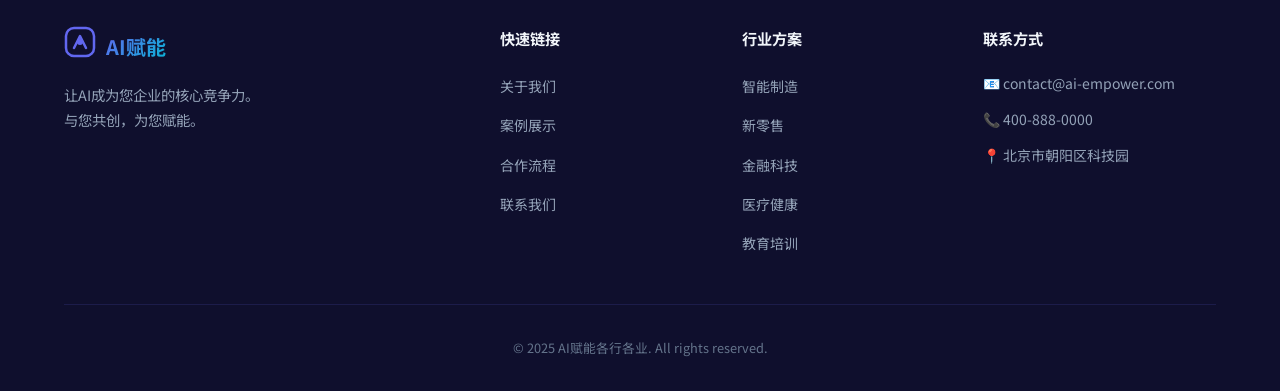
==== commit 87dfb72e: "fix: 培训改为1天+明确交付物+落地靠执行力" ====
--- a/index.html
+++ b/index.html
@@ -230,16 +230,16 @@
                 <div class="stage-card" data-aos="fade-up" data-aos-delay="160">
                     <div class="stage-price">¥5,888起</div>
                     <div class="stage-level">第二步</div>
-                    <h3>团队AI实战培训</h3>
-                    <p class="stage-desc">2天培训+实操，教会全员用好AI工具，立刻看到效率提升</p>
+                    <h3>1天AI实战培训</h3>
+                    <p class="stage-desc">1天培训+实操演练，教会团队在真实工作中用AI。交付课件+录播+Prompt手册，学完就能上手</p>
                     <div class="stage-scenes">
                         <span>写文案</span><span>写邮件</span><span>做报告</span><span>会议纪要</span><span>数据分析</span><span>Prompt技巧</span>
                     </div>
                     <div class="stage-verdict">
-                        <span class="verdict-good">✅ 投入小、见效快、人人能用</span>
-                        <span class="verdict-limit">⚠️ 效果取决于员工主动性</span>
-                    </div>
-                    <div class="stage-when">适合：让整个团队"武装起来"</div>
+                        <span class="verdict-good">✅ 1天见效 · 含课件+录播+手册</span>
+                        <span class="verdict-limit">⚠️ 落地效果取决于团队执行力</span>
+                    </div>
+                    <div class="stage-when">交付：培训课件+录播回放+Prompt实操手册</div>
                 </div>
                 <div class="stage-card stage-highlight" data-aos="fade-up" data-aos-delay="240">
                     <div class="stage-price">⭐ ¥16,888起</div>
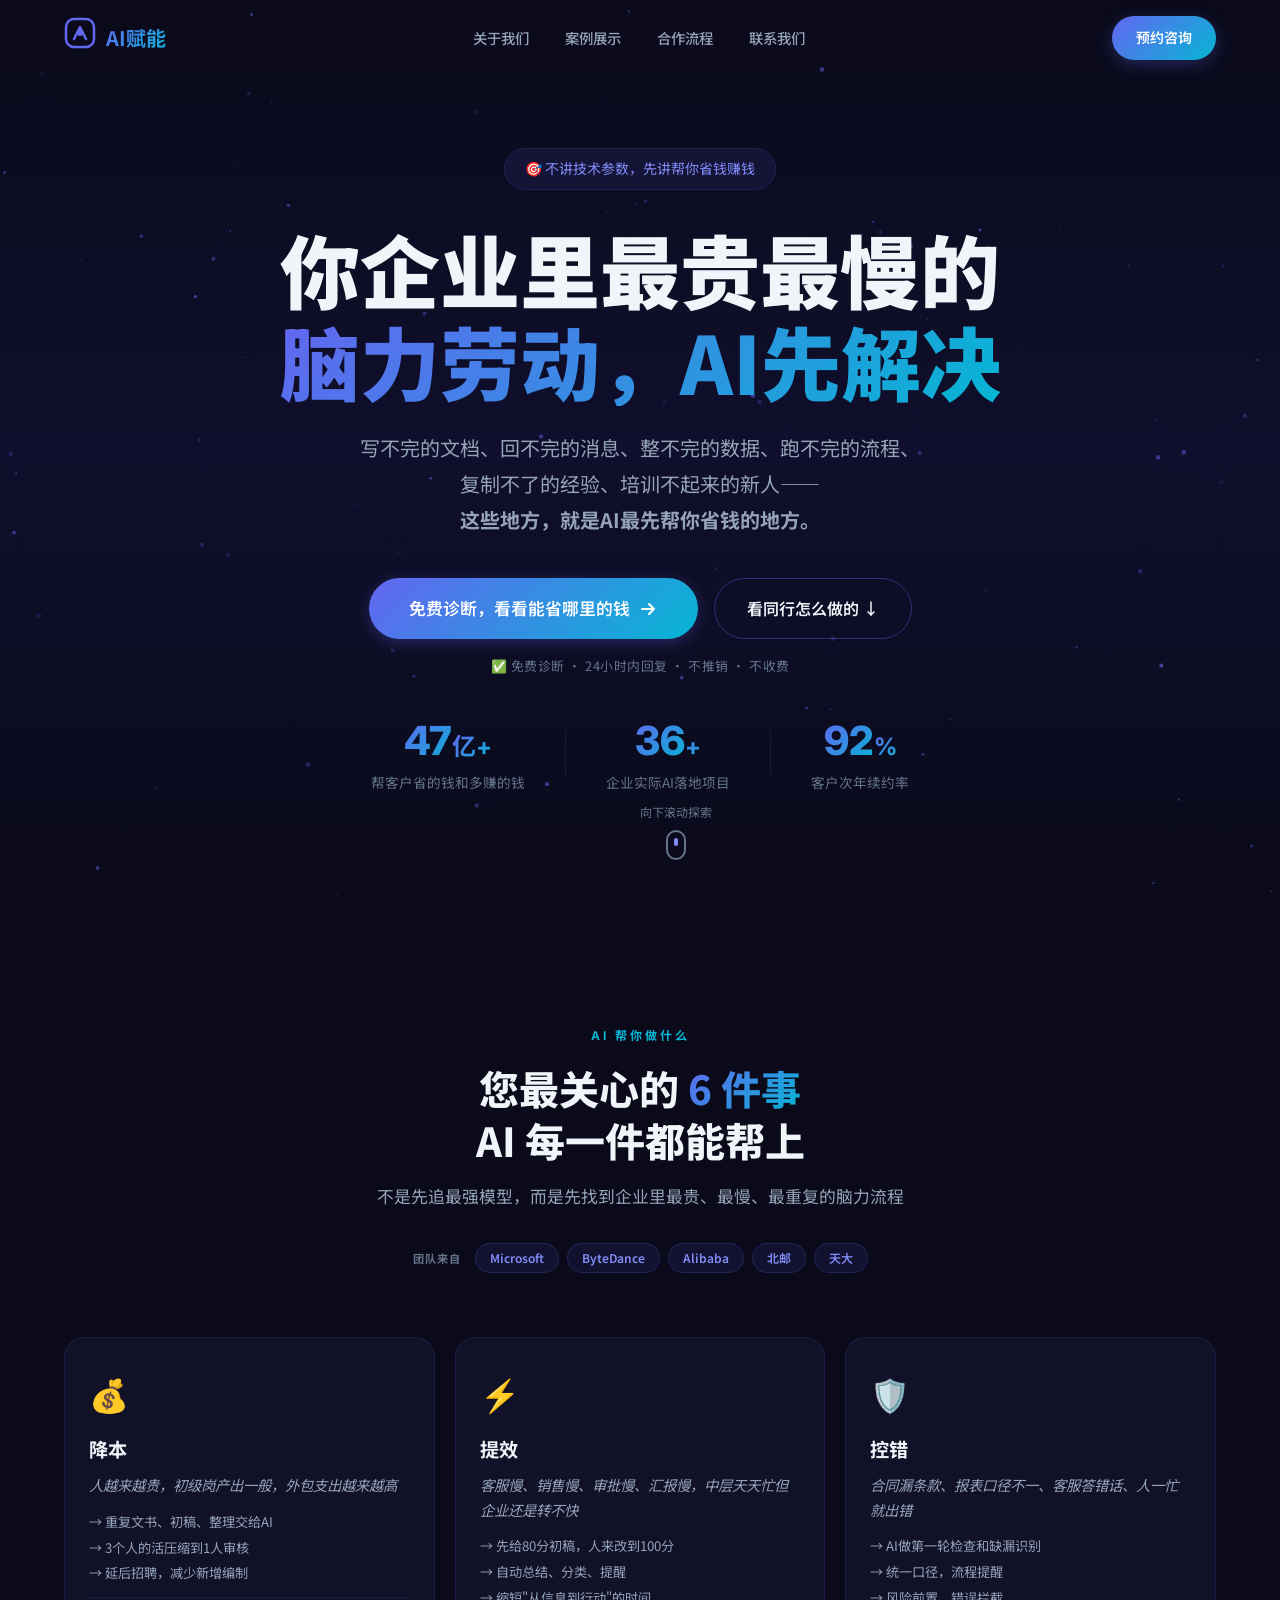
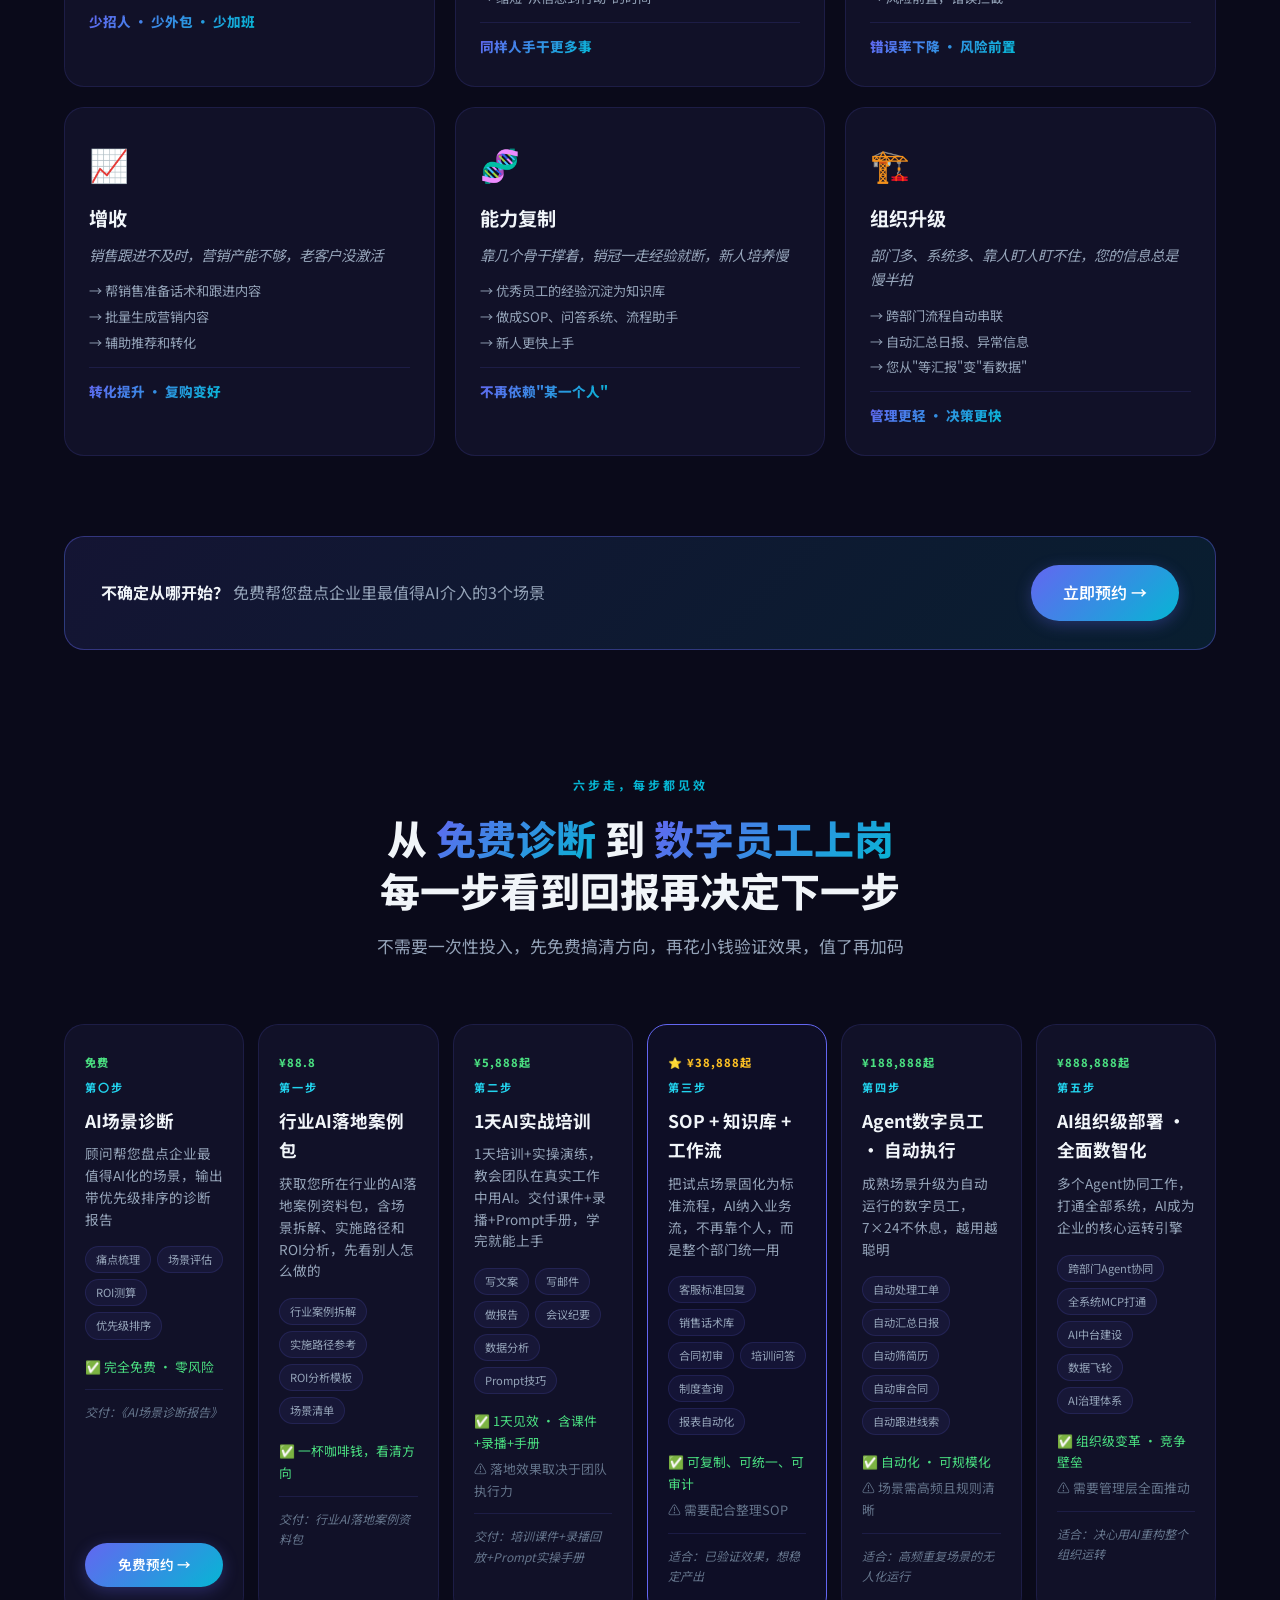
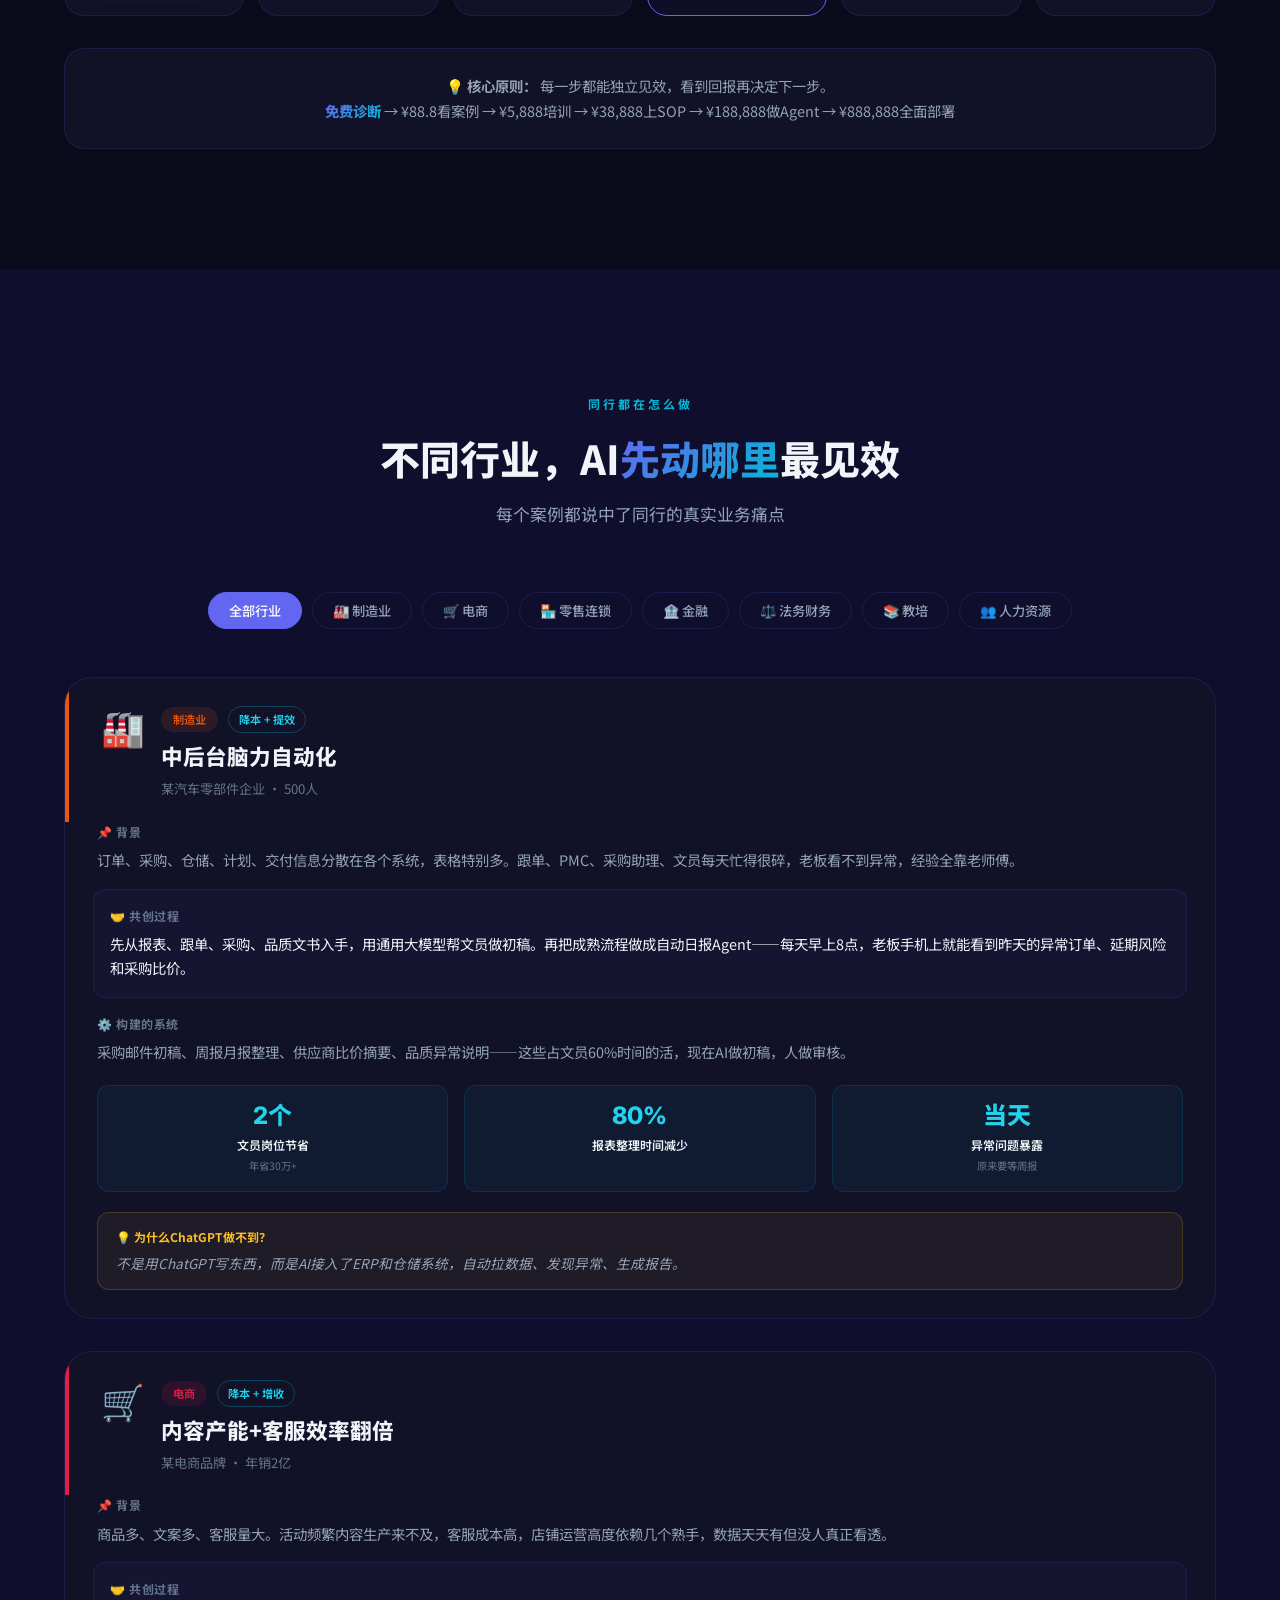
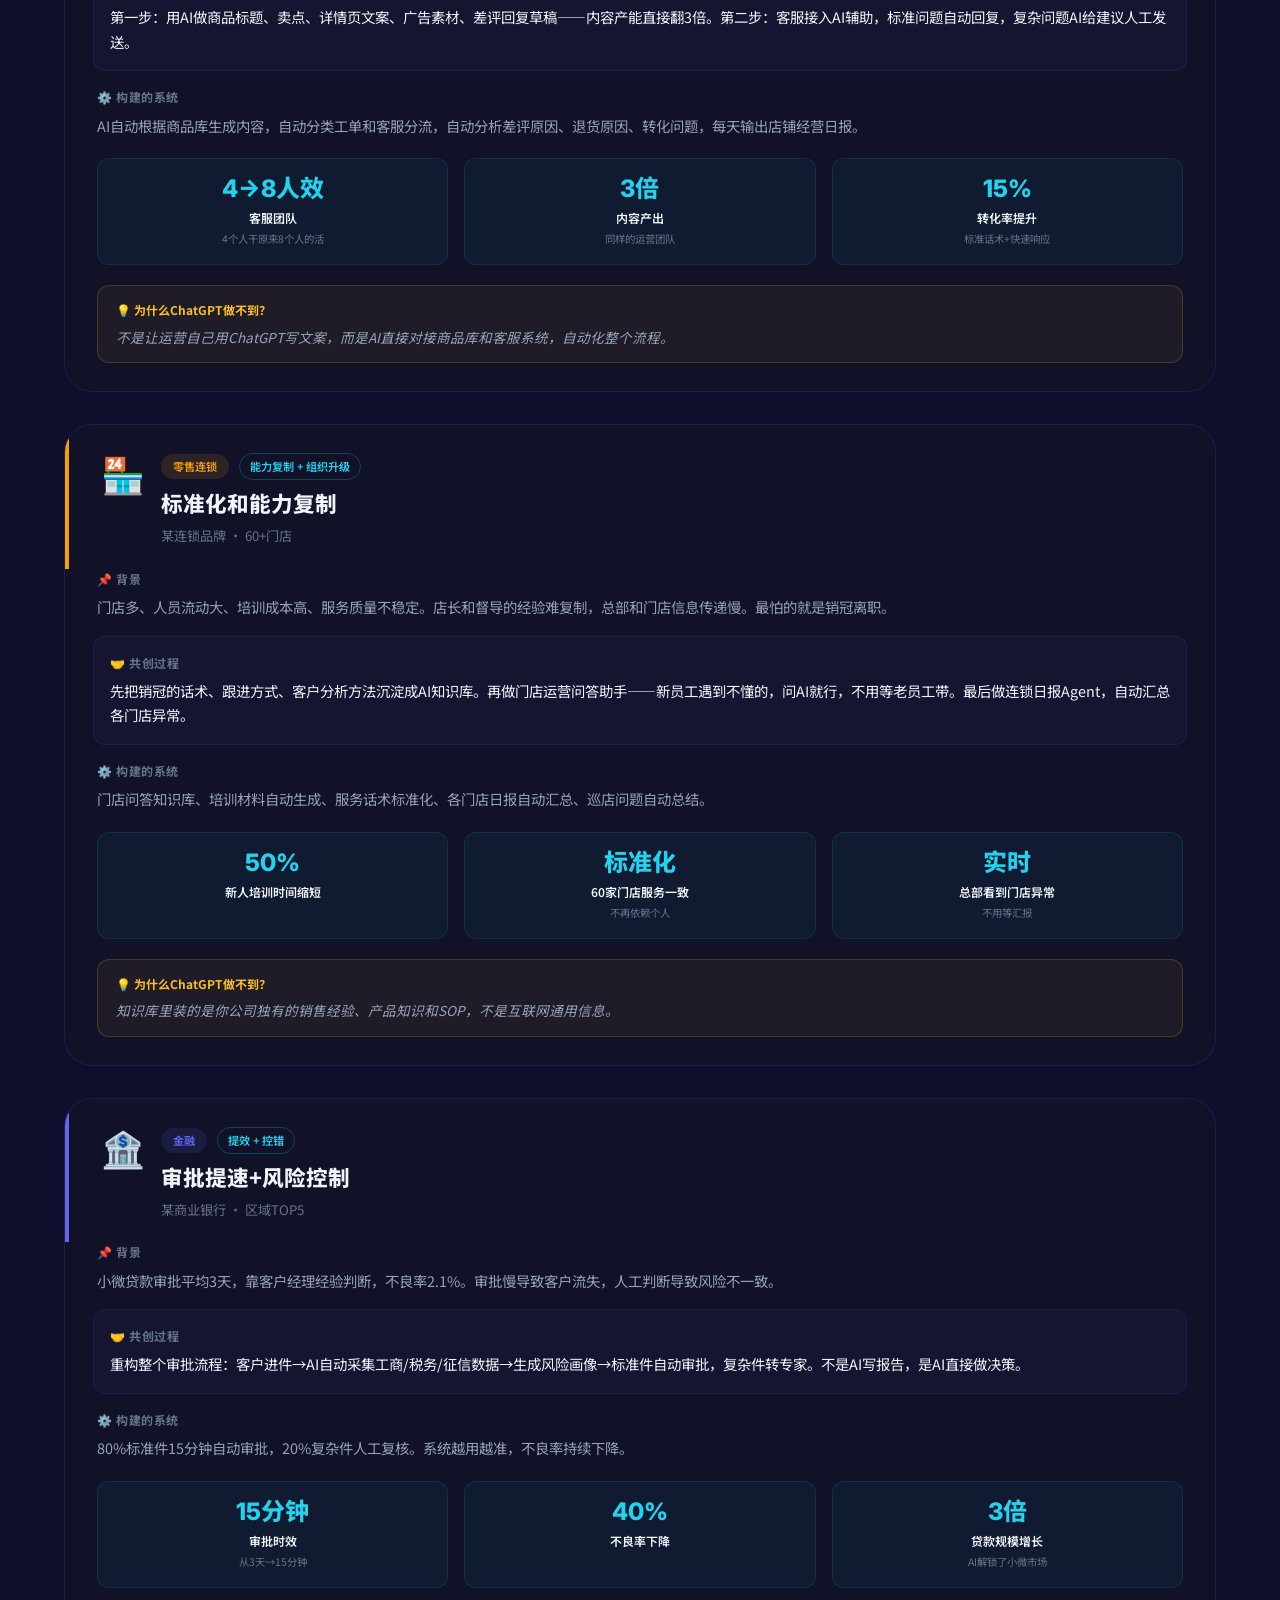
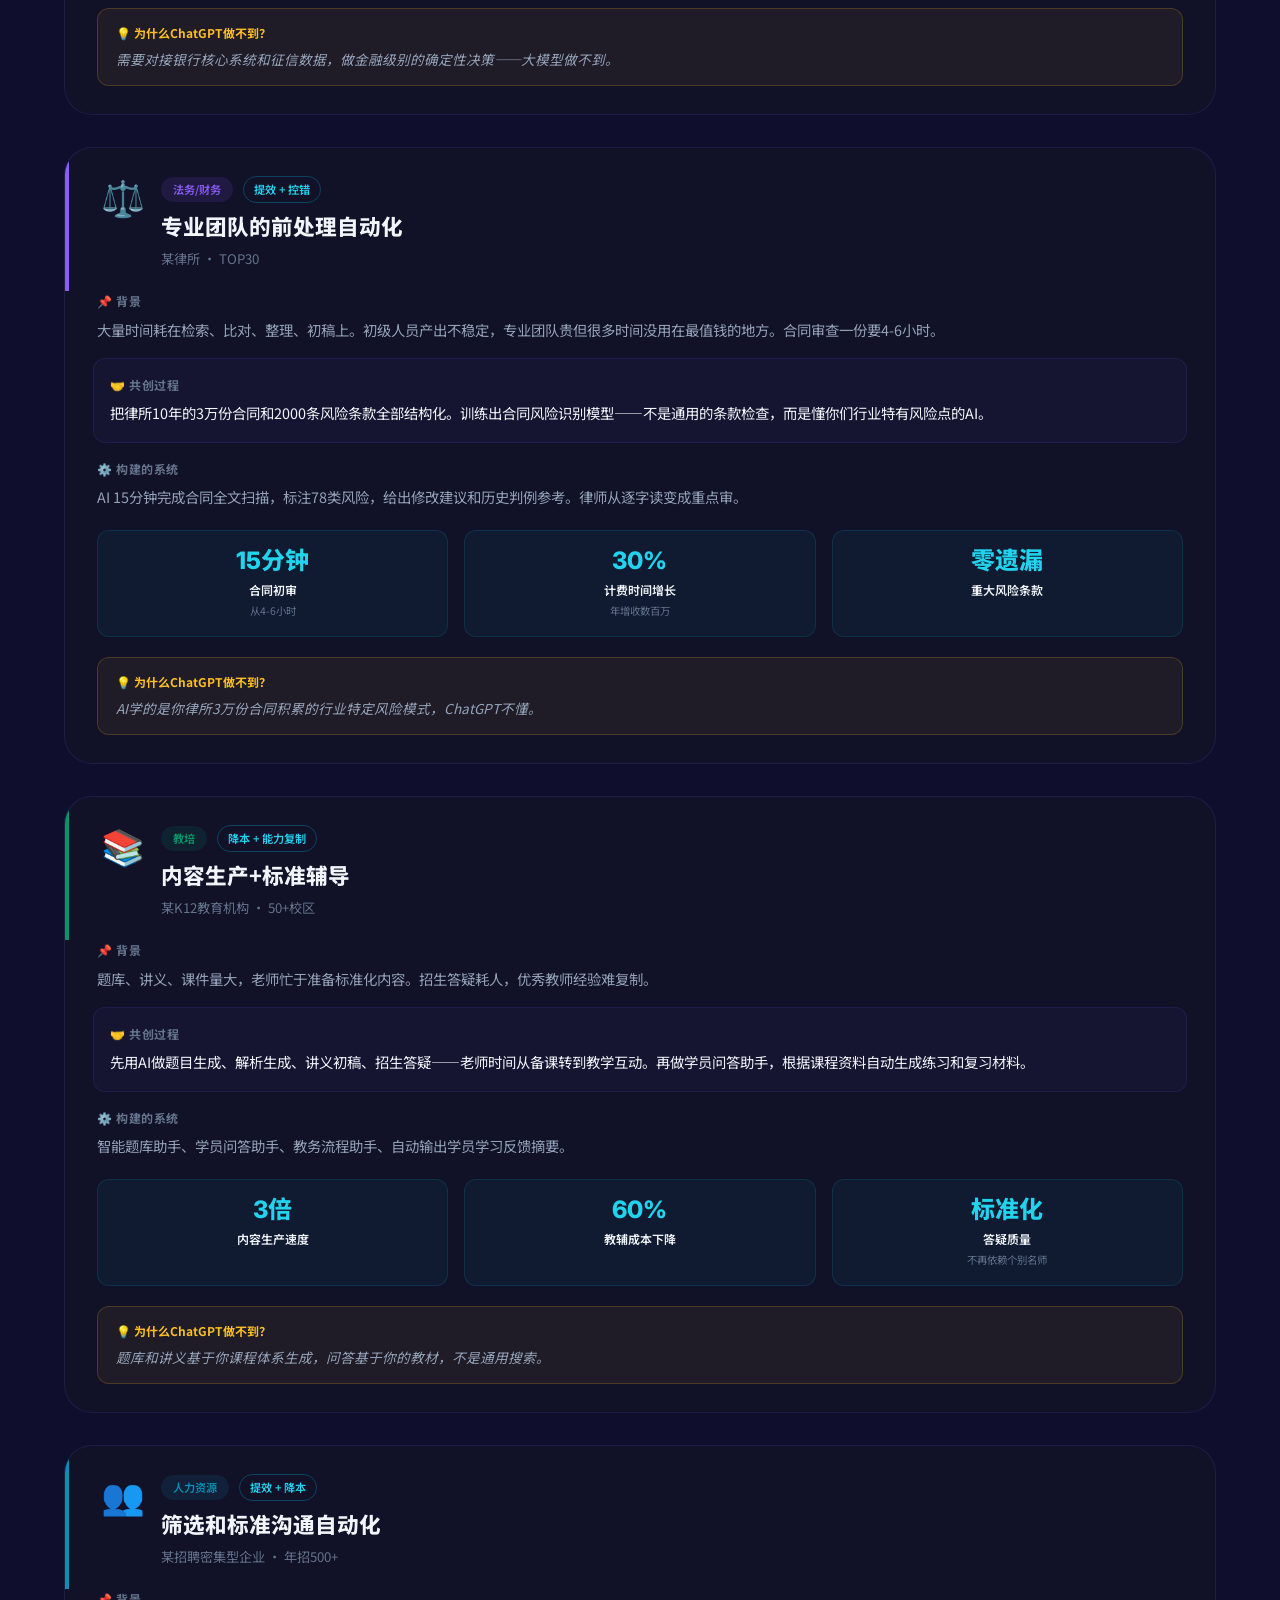
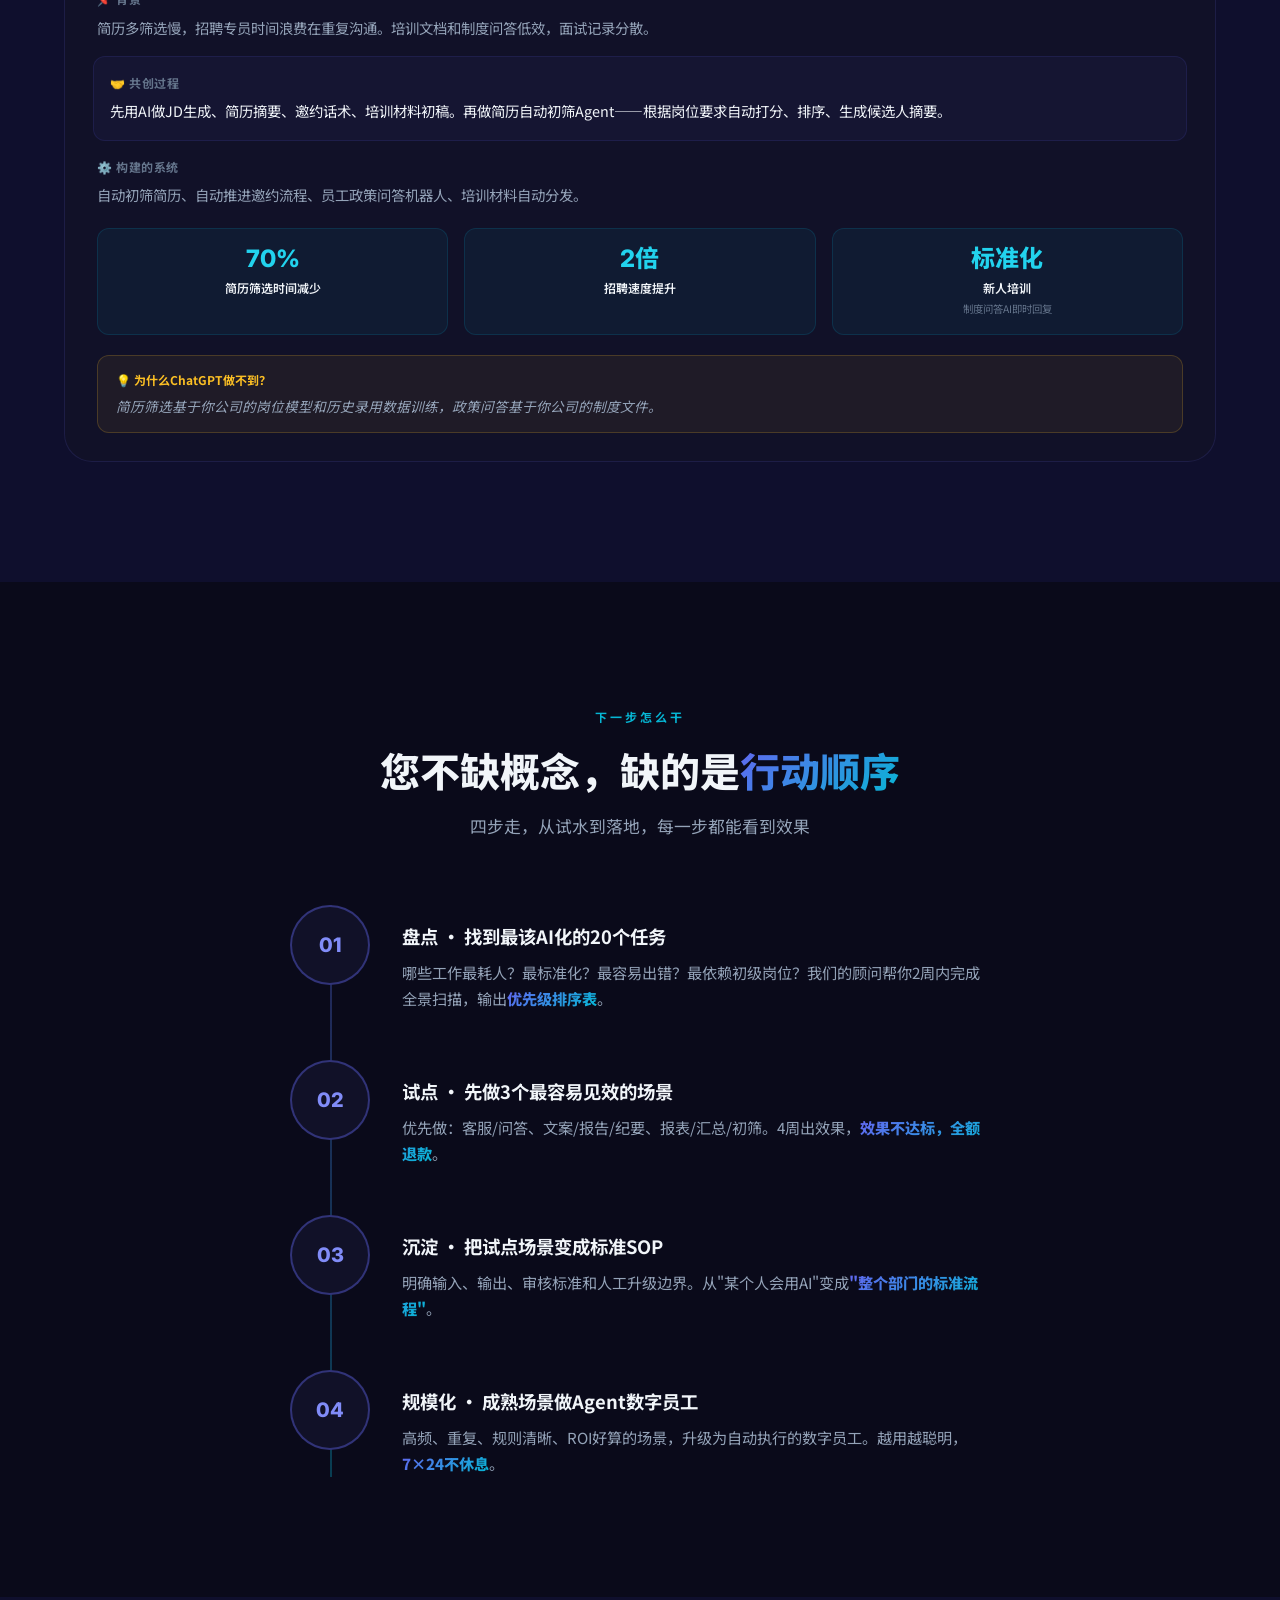
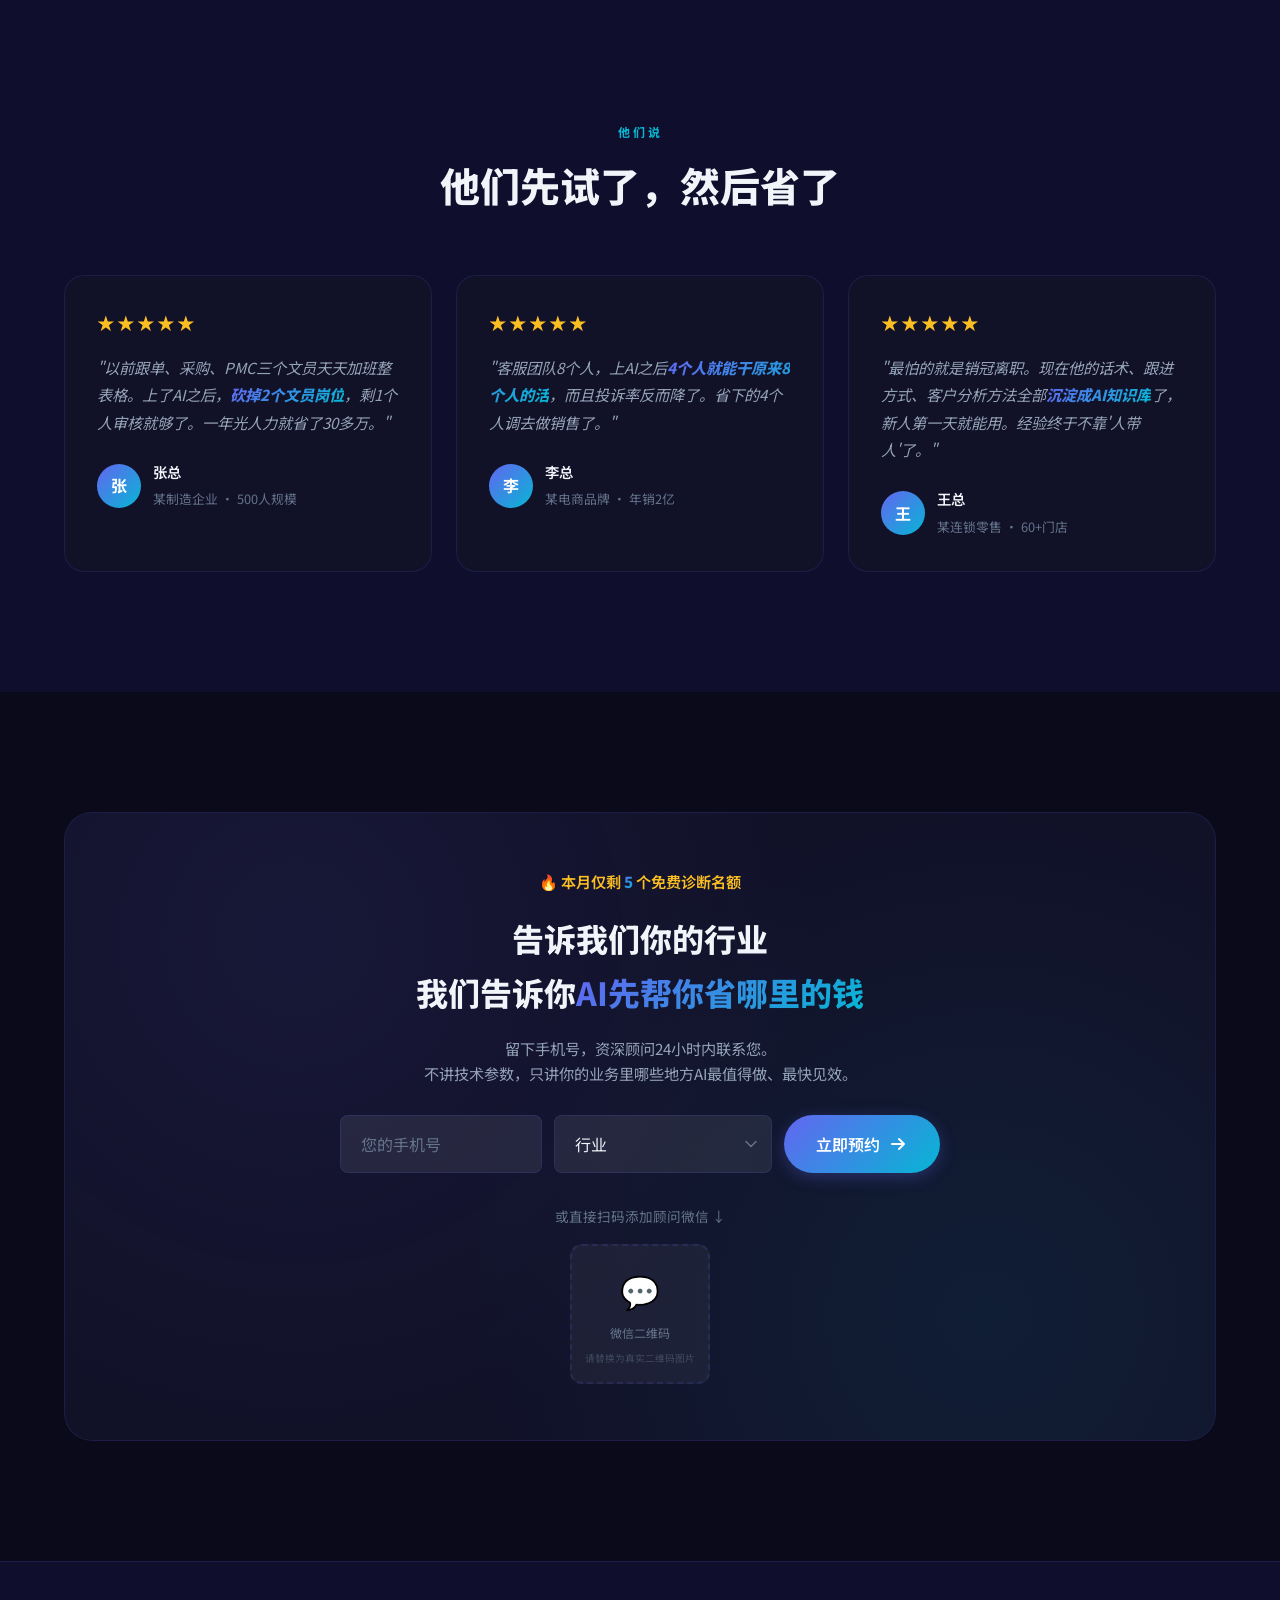
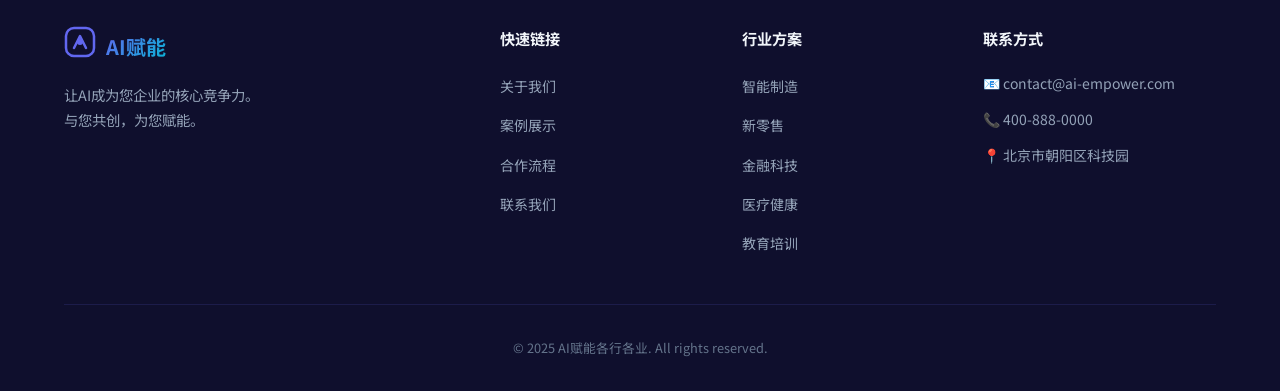
==== commit 35174eed: "fix: 第三步卡片价格改为38888" ====
--- a/index.html
+++ b/index.html
@@ -242,7 +242,7 @@
                     <div class="stage-when">交付：培训课件+录播回放+Prompt实操手册</div>
                 </div>
                 <div class="stage-card stage-highlight" data-aos="fade-up" data-aos-delay="240">
-                    <div class="stage-price">⭐ ¥16,888起</div>
+                    <div class="stage-price">⭐ ¥38,888起</div>
                     <div class="stage-level">第三步</div>
                     <h3>SOP + 知识库 + 工作流</h3>
                     <p class="stage-desc">把试点场景固化为标准流程，AI纳入业务流，不再靠个人，而是整个部门统一用</p>
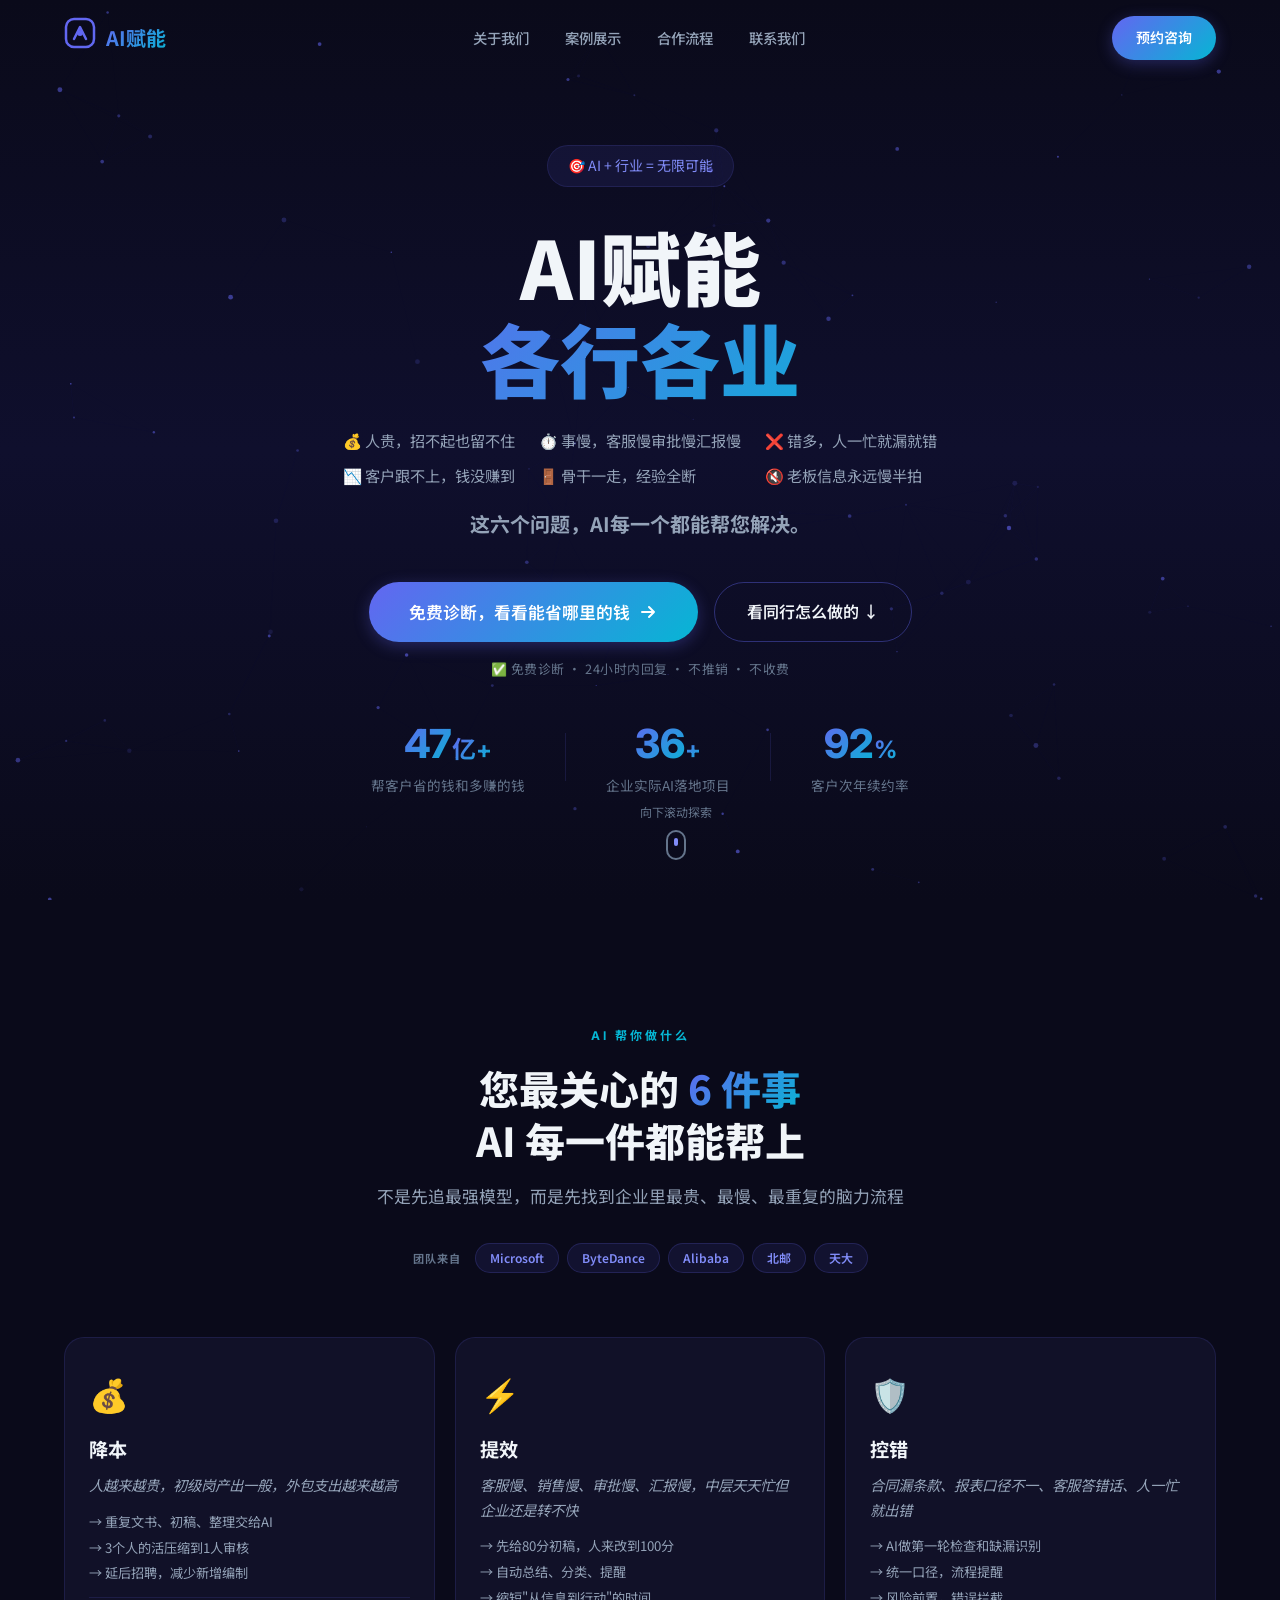
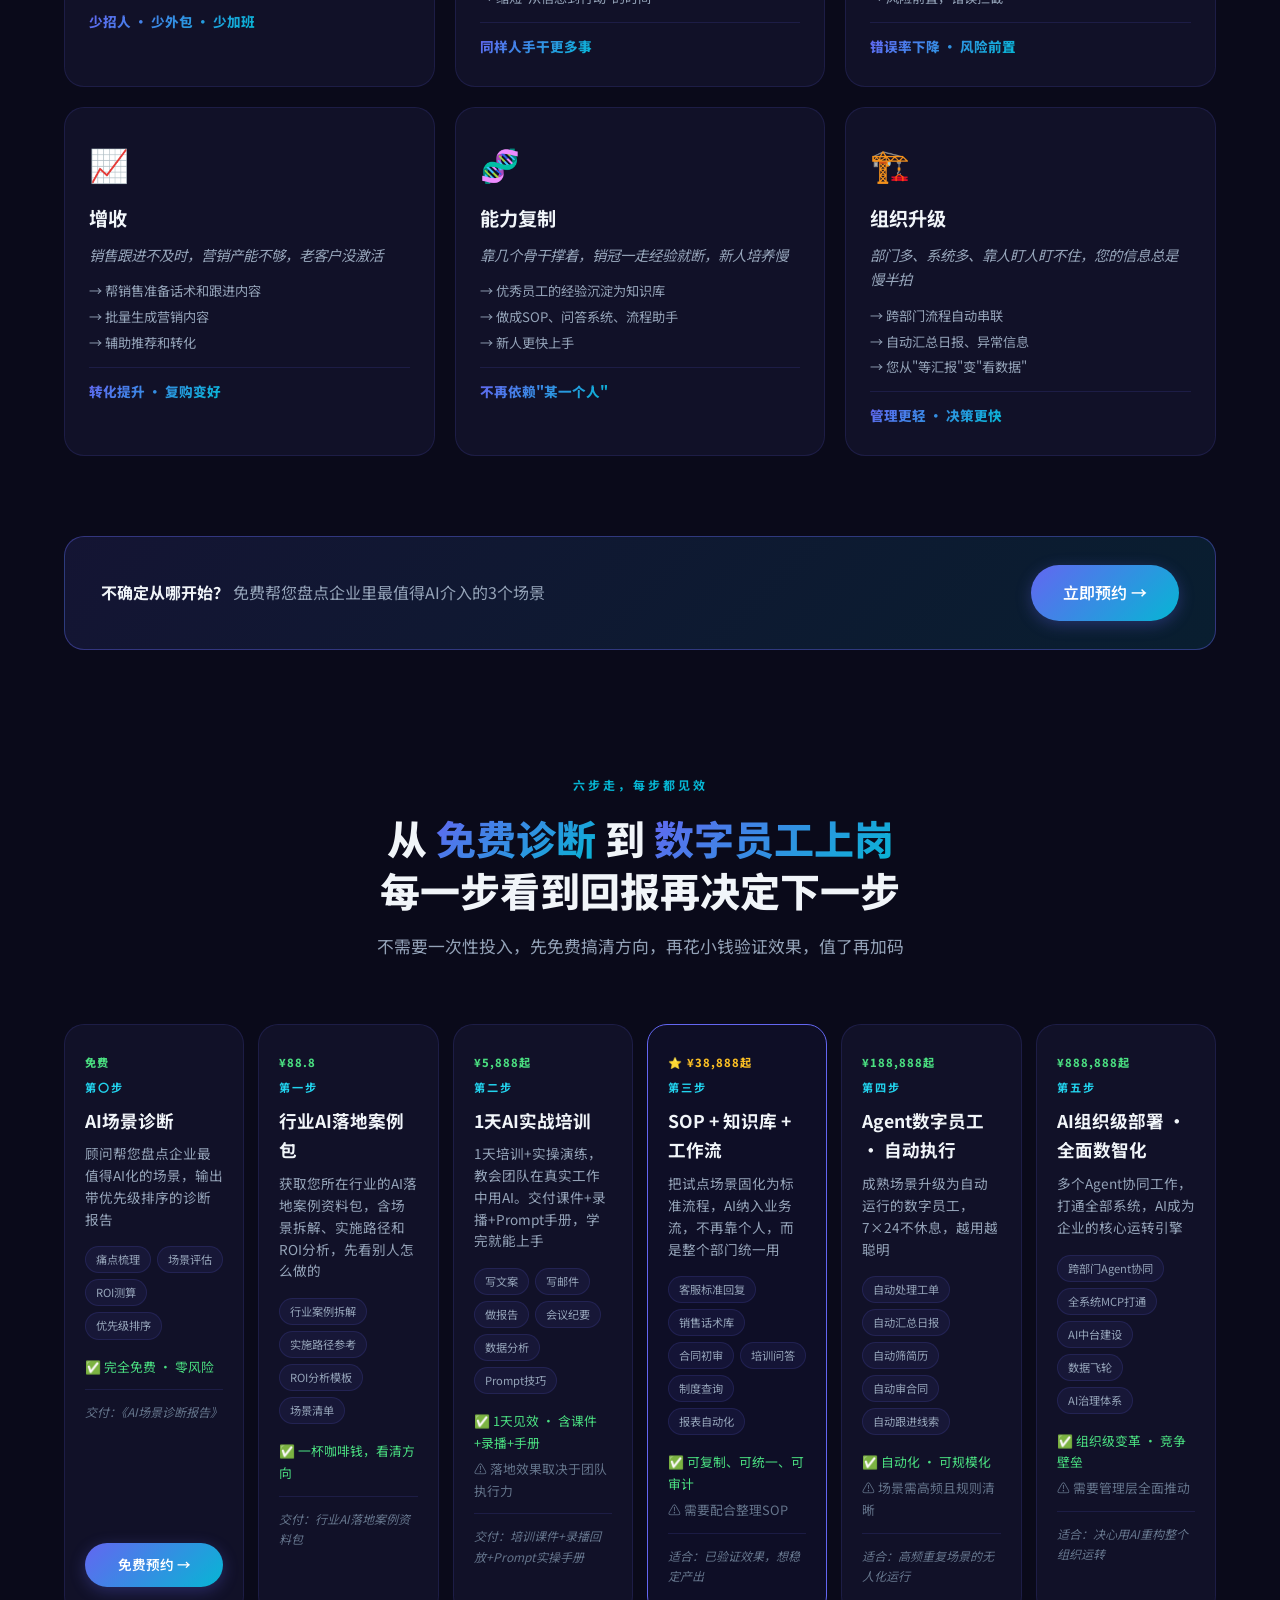
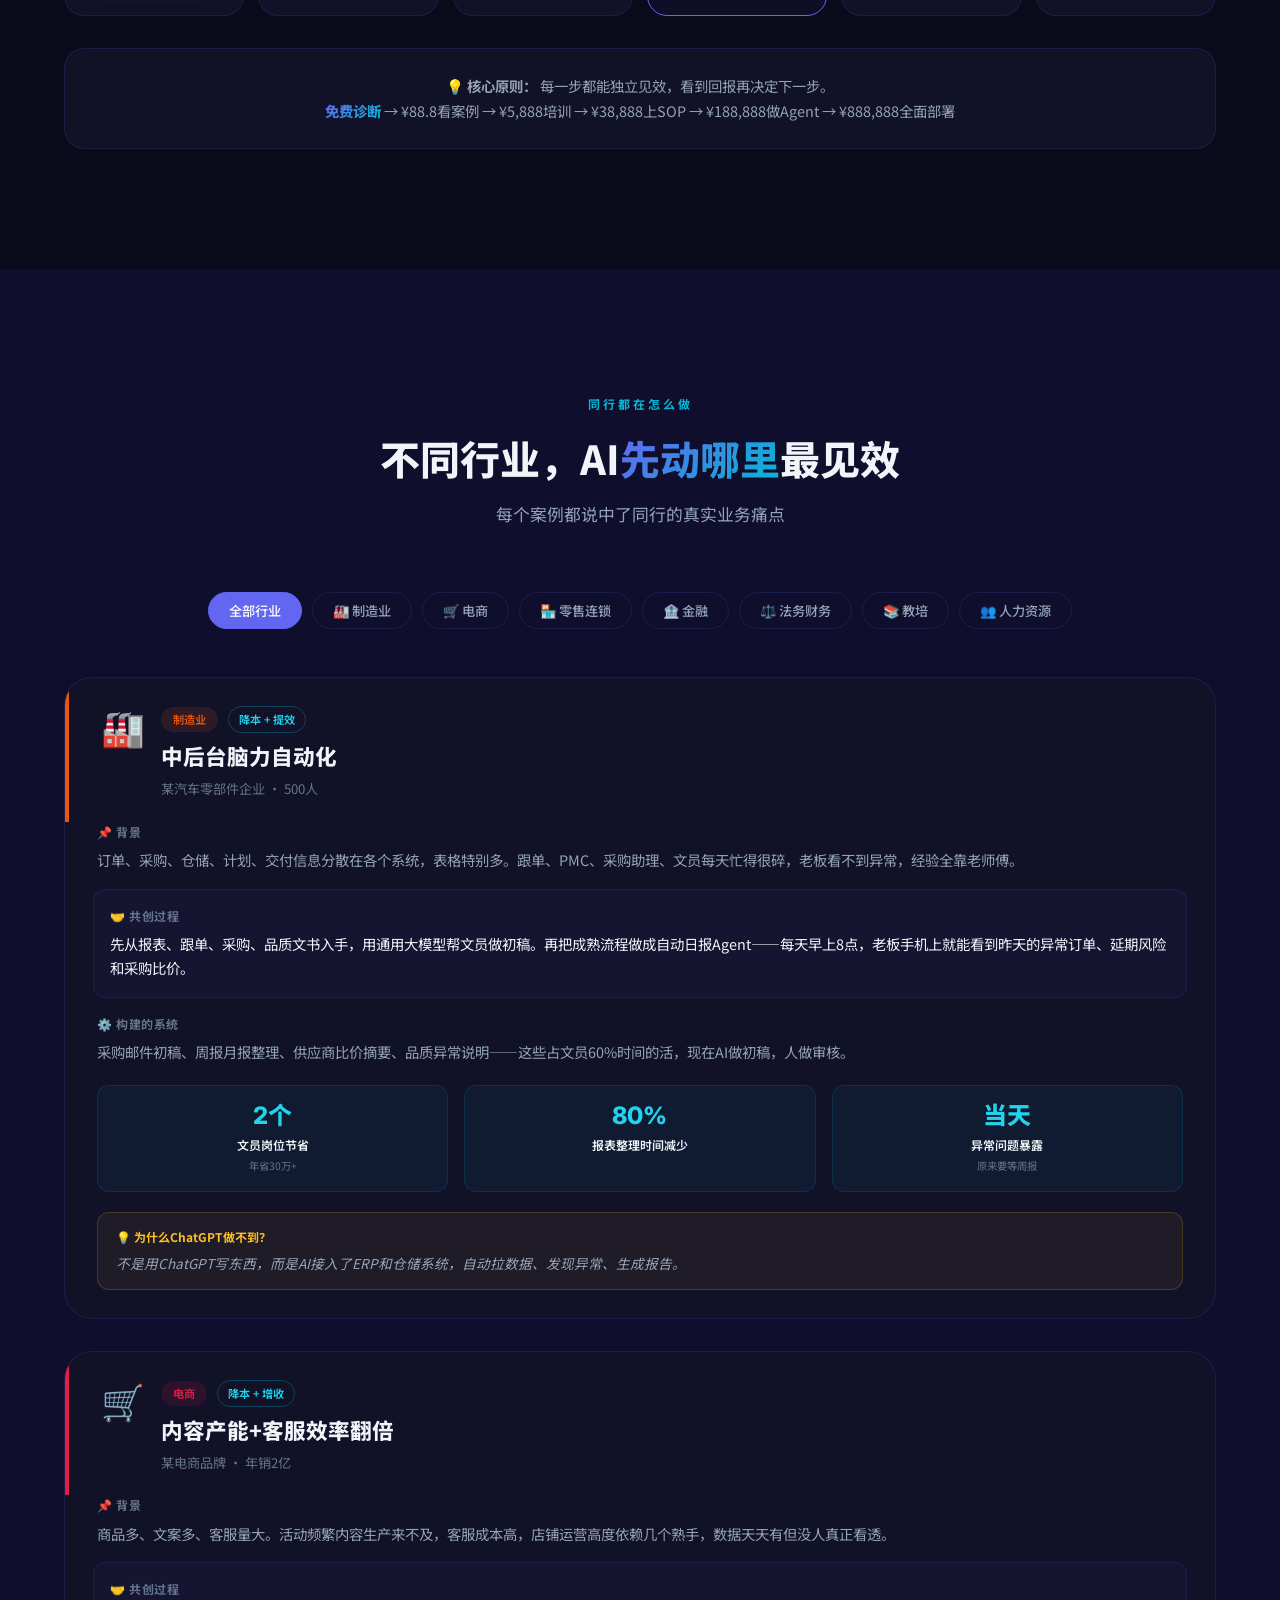
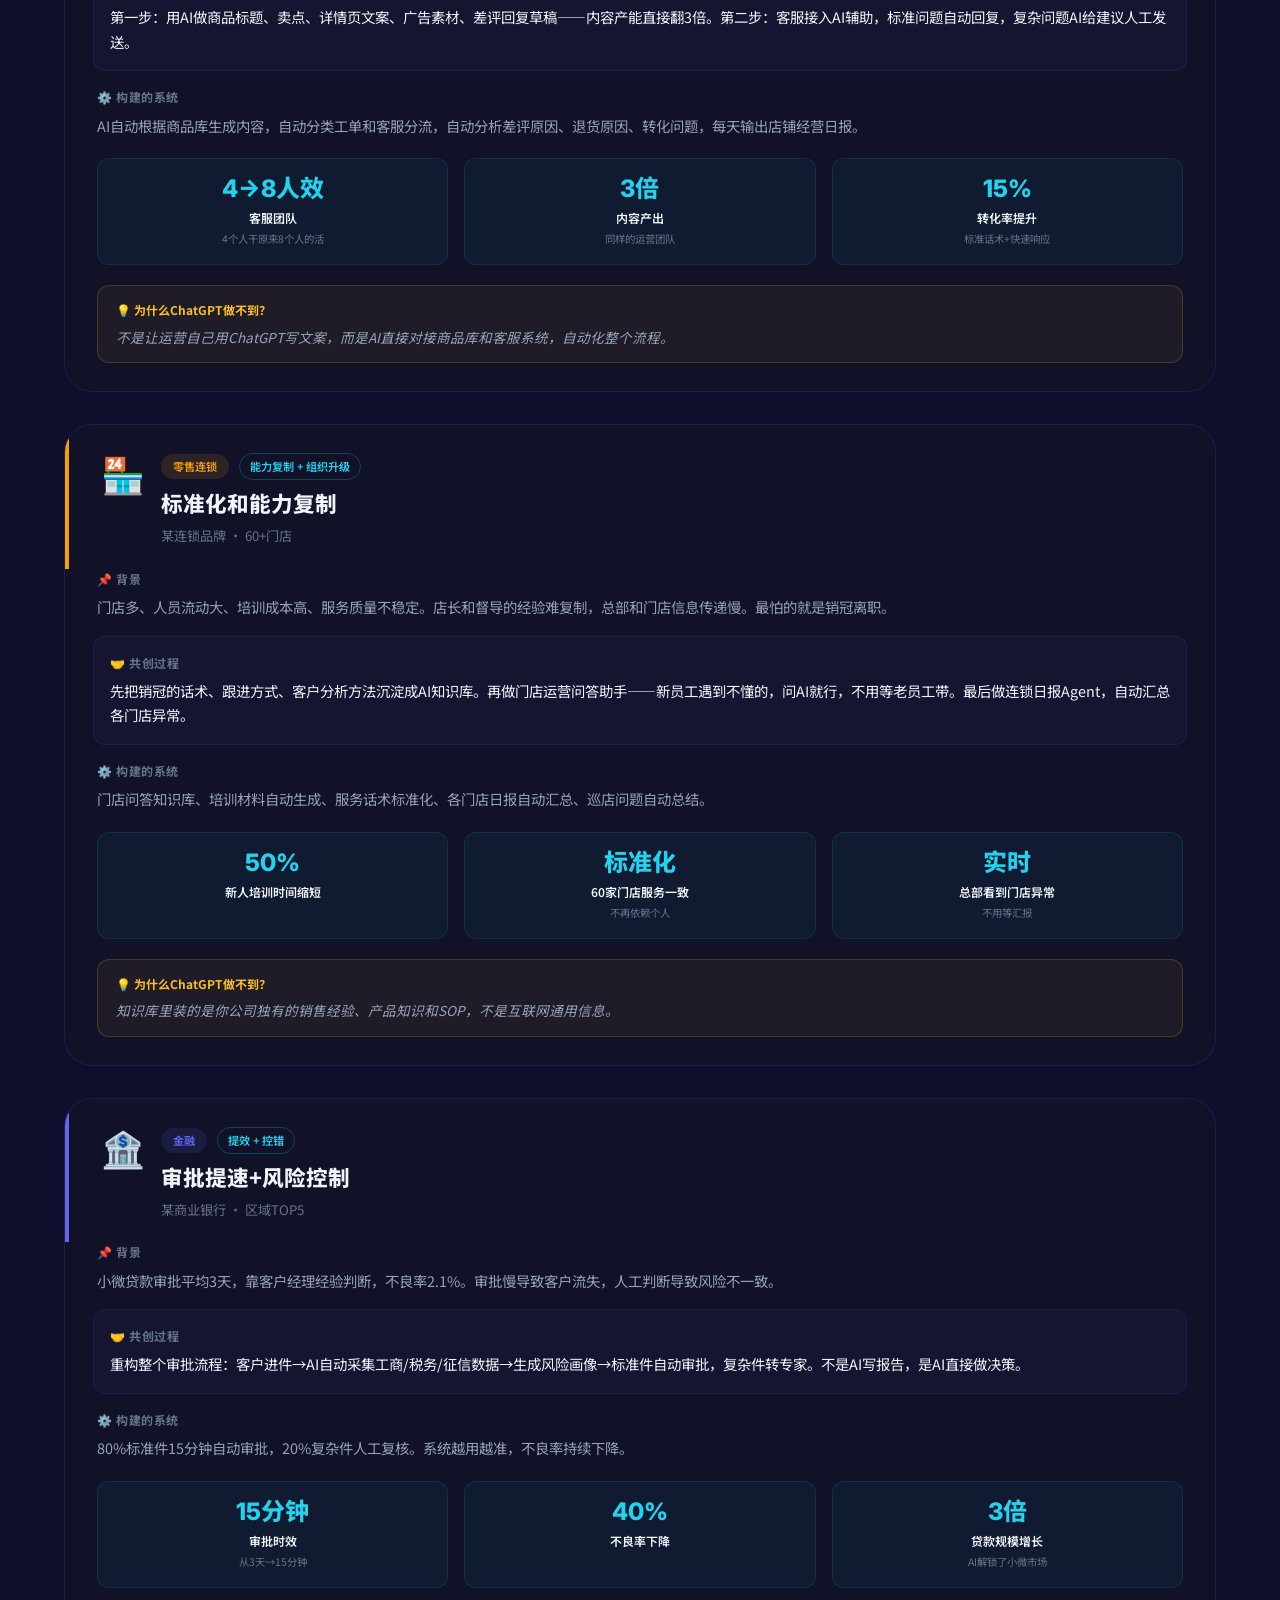
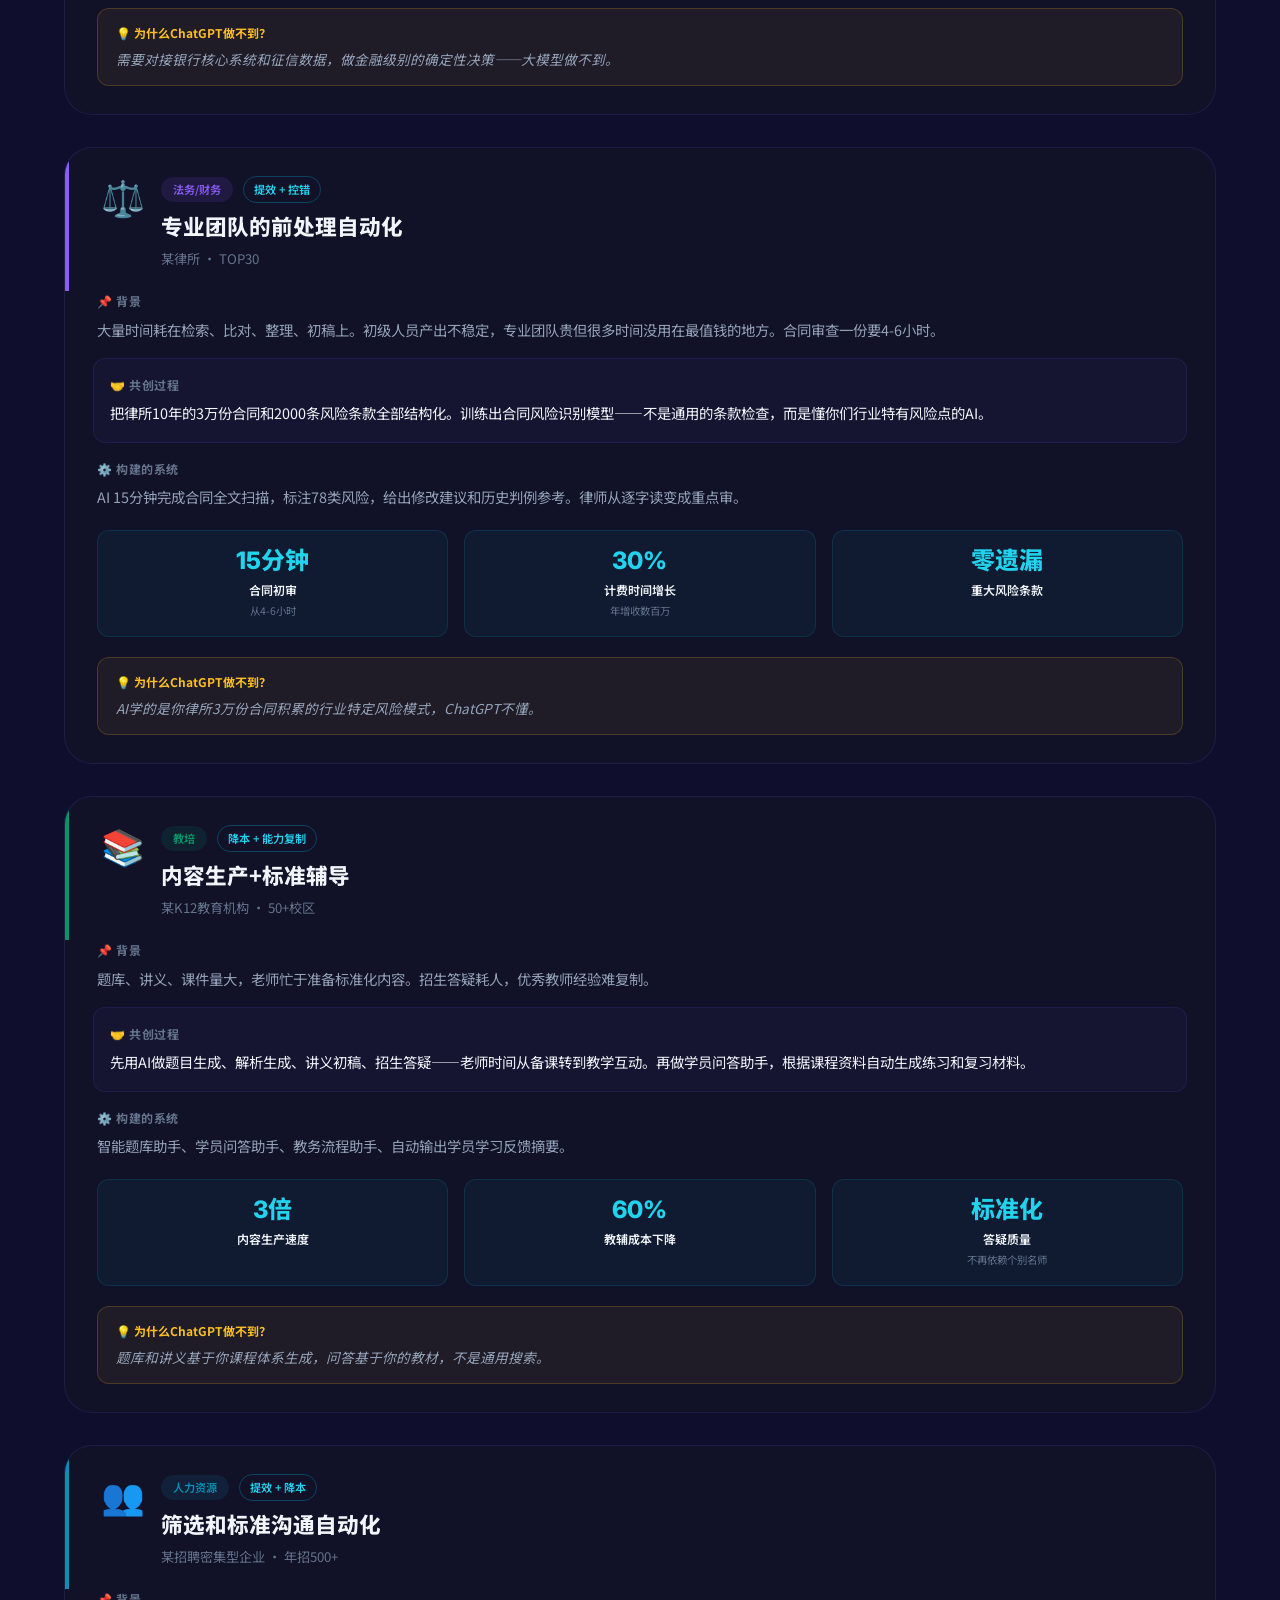
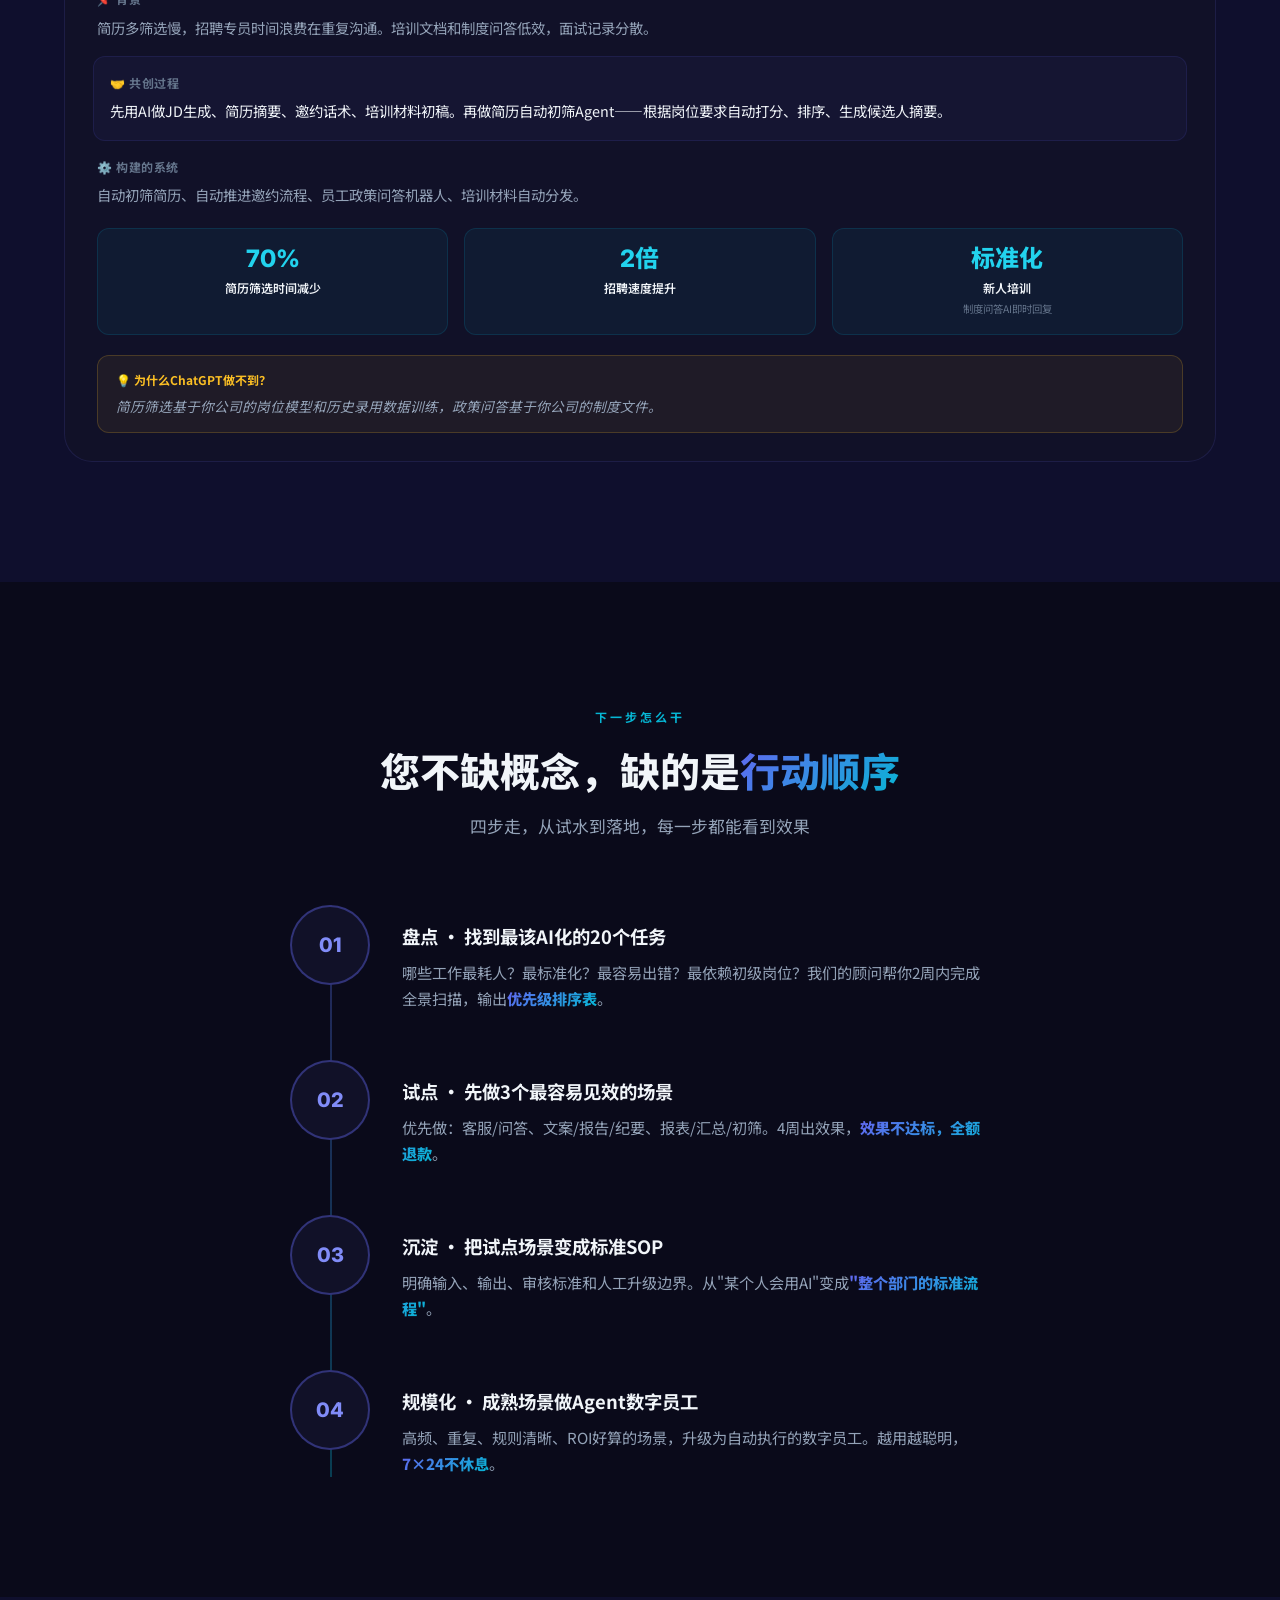
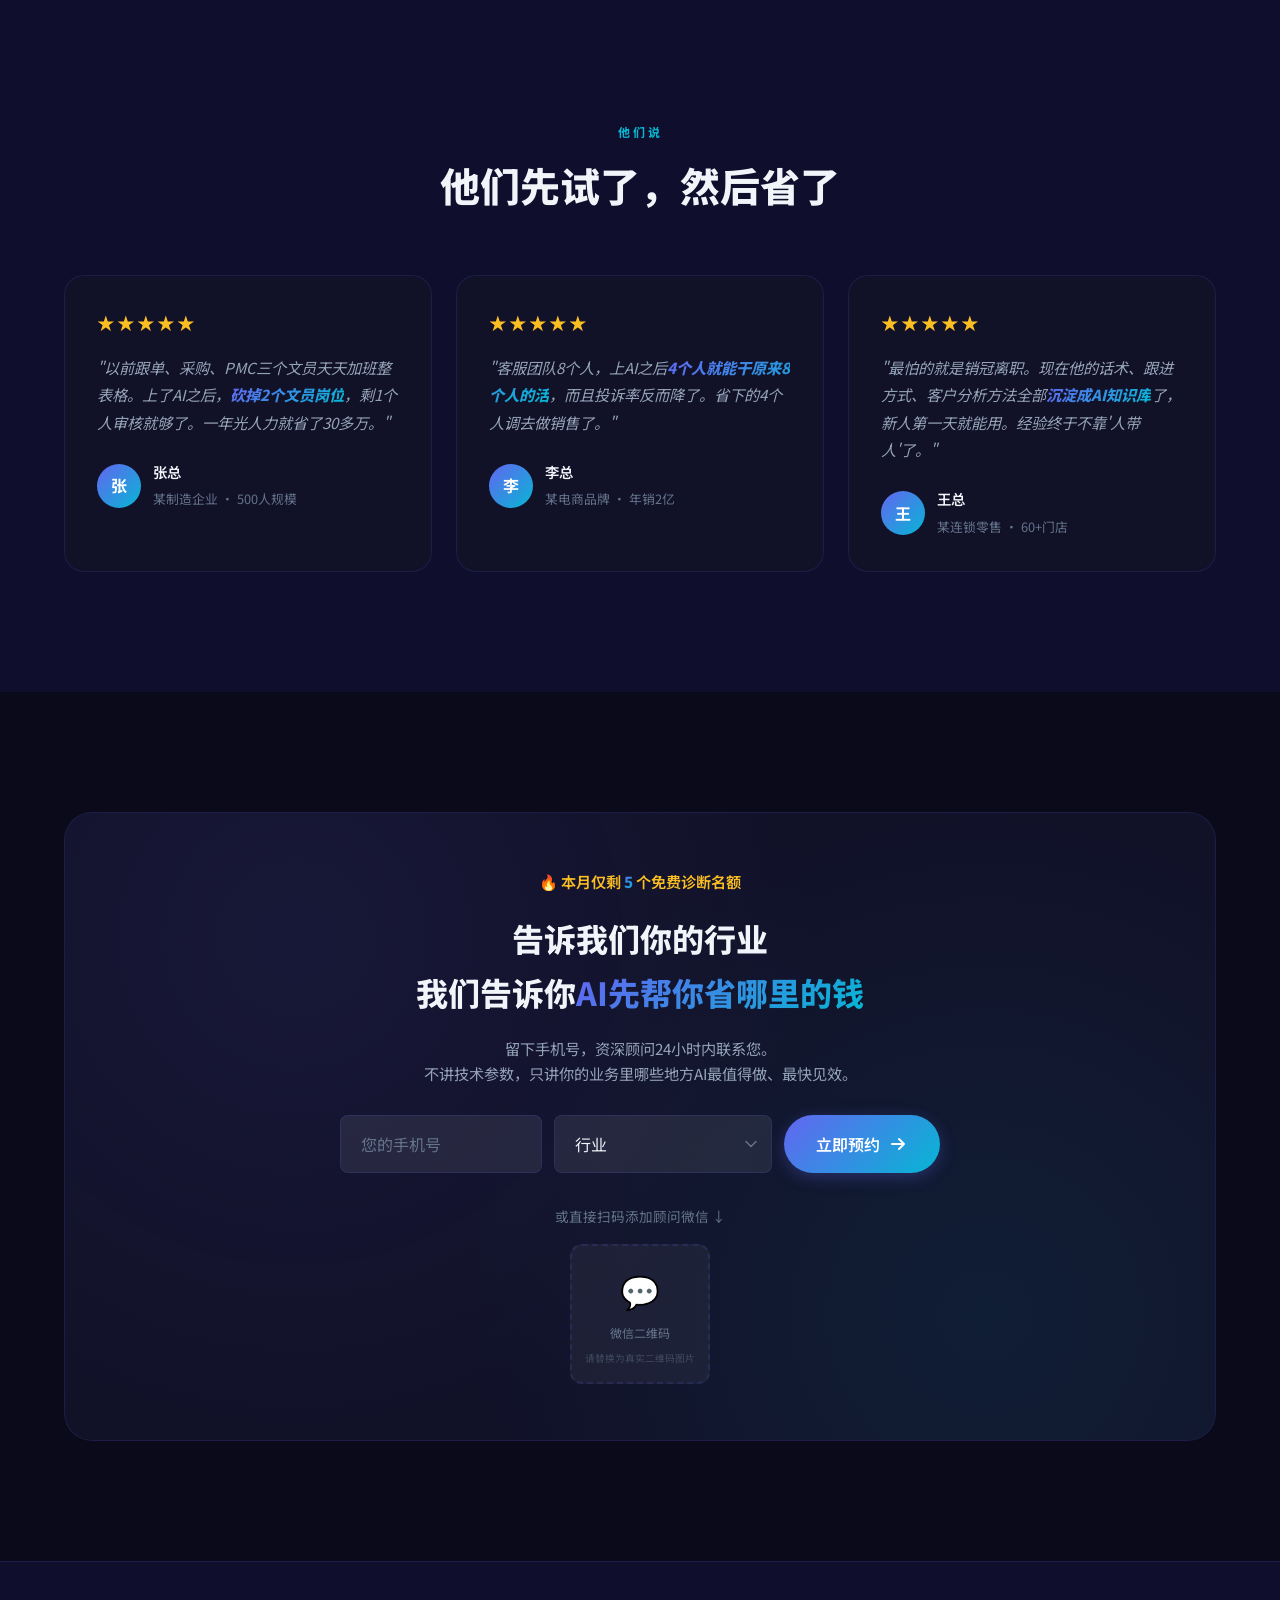
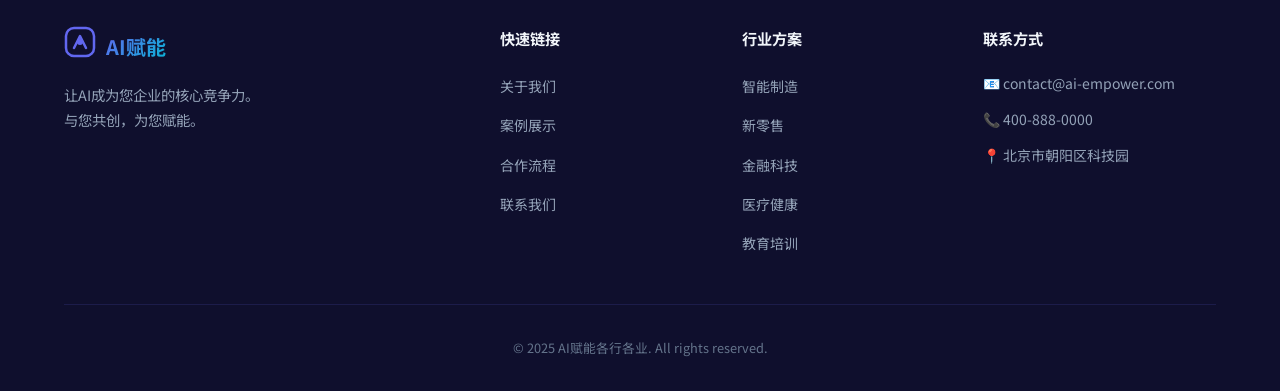
==== commit 7ef60058: "fix: Hero痛点改为6维度对应图标列表" ====
--- a/index.html
+++ b/index.html
@@ -47,15 +47,21 @@
     <section class="hero" id="hero">
         <canvas id="heroCanvas"></canvas>
         <div class="hero-content">
-            <div class="hero-badge">🎯 不讲技术参数，先讲帮你省钱赚钱</div>
+            <div class="hero-badge">🎯 AI + 行业 = 无限可能</div>
             <h1 class="hero-title">
-                <span class="title-line">你企业里最贵最慢的</span>
-                <span class="title-line gradient-text">脑力劳动，AI先解决</span>
+                <span class="title-line">AI赋能</span>
+                <span class="title-line gradient-text">各行各业</span>
             </h1>
             <p class="hero-desc">
-                写不完的文档、回不完的消息、整不完的数据、跑不完的流程、<br>
-                复制不了的经验、培训不起来的新人——<br>
-                <strong>这些地方，就是AI最先帮你省钱的地方。</strong>
+                <span class="hero-pain-list">
+                    <span class="pain-item">💰 人贵，招不起也留不住</span>
+                    <span class="pain-item">⏱️ 事慢，客服慢审批慢汇报慢</span>
+                    <span class="pain-item">❌ 错多，人一忙就漏就错</span>
+                    <span class="pain-item">📉 客户跟不上，钱没赚到</span>
+                    <span class="pain-item">🚪 骨干一走，经验全断</span>
+                    <span class="pain-item">🔇 老板信息永远慢半拍</span>
+                </span>
+                <strong>这六个问题，AI每一个都能帮您解决。</strong>
             </p>
             <div class="hero-actions">
                 <a href="#contact" class="btn btn-primary btn-lg">
--- a/styles.css
+++ b/styles.css
@@ -276,6 +276,21 @@
     animation: fadeInUp 0.8s ease-out 0.2s both;
 }
 
+.hero-pain-list {
+    display: grid;
+    grid-template-columns: repeat(3, auto);
+    gap: 8px 24px;
+    justify-content: center;
+    margin-bottom: 16px;
+}
+
+.pain-item {
+    font-size: 0.95rem;
+    color: var(--text-secondary);
+    white-space: nowrap;
+    text-align: left;
+}
+
 .hero-actions {
     display: flex;
     gap: 16px;
@@ -1748,6 +1763,15 @@
         padding: 100px 20px 60px;
     }
 
+    .hero-pain-list {
+        grid-template-columns: 1fr 1fr;
+        gap: 6px 16px;
+    }
+
+    .pain-item {
+        font-size: 0.8rem;
+    }
+
     .hero-stats {
         flex-direction: column;
         gap: 24px;
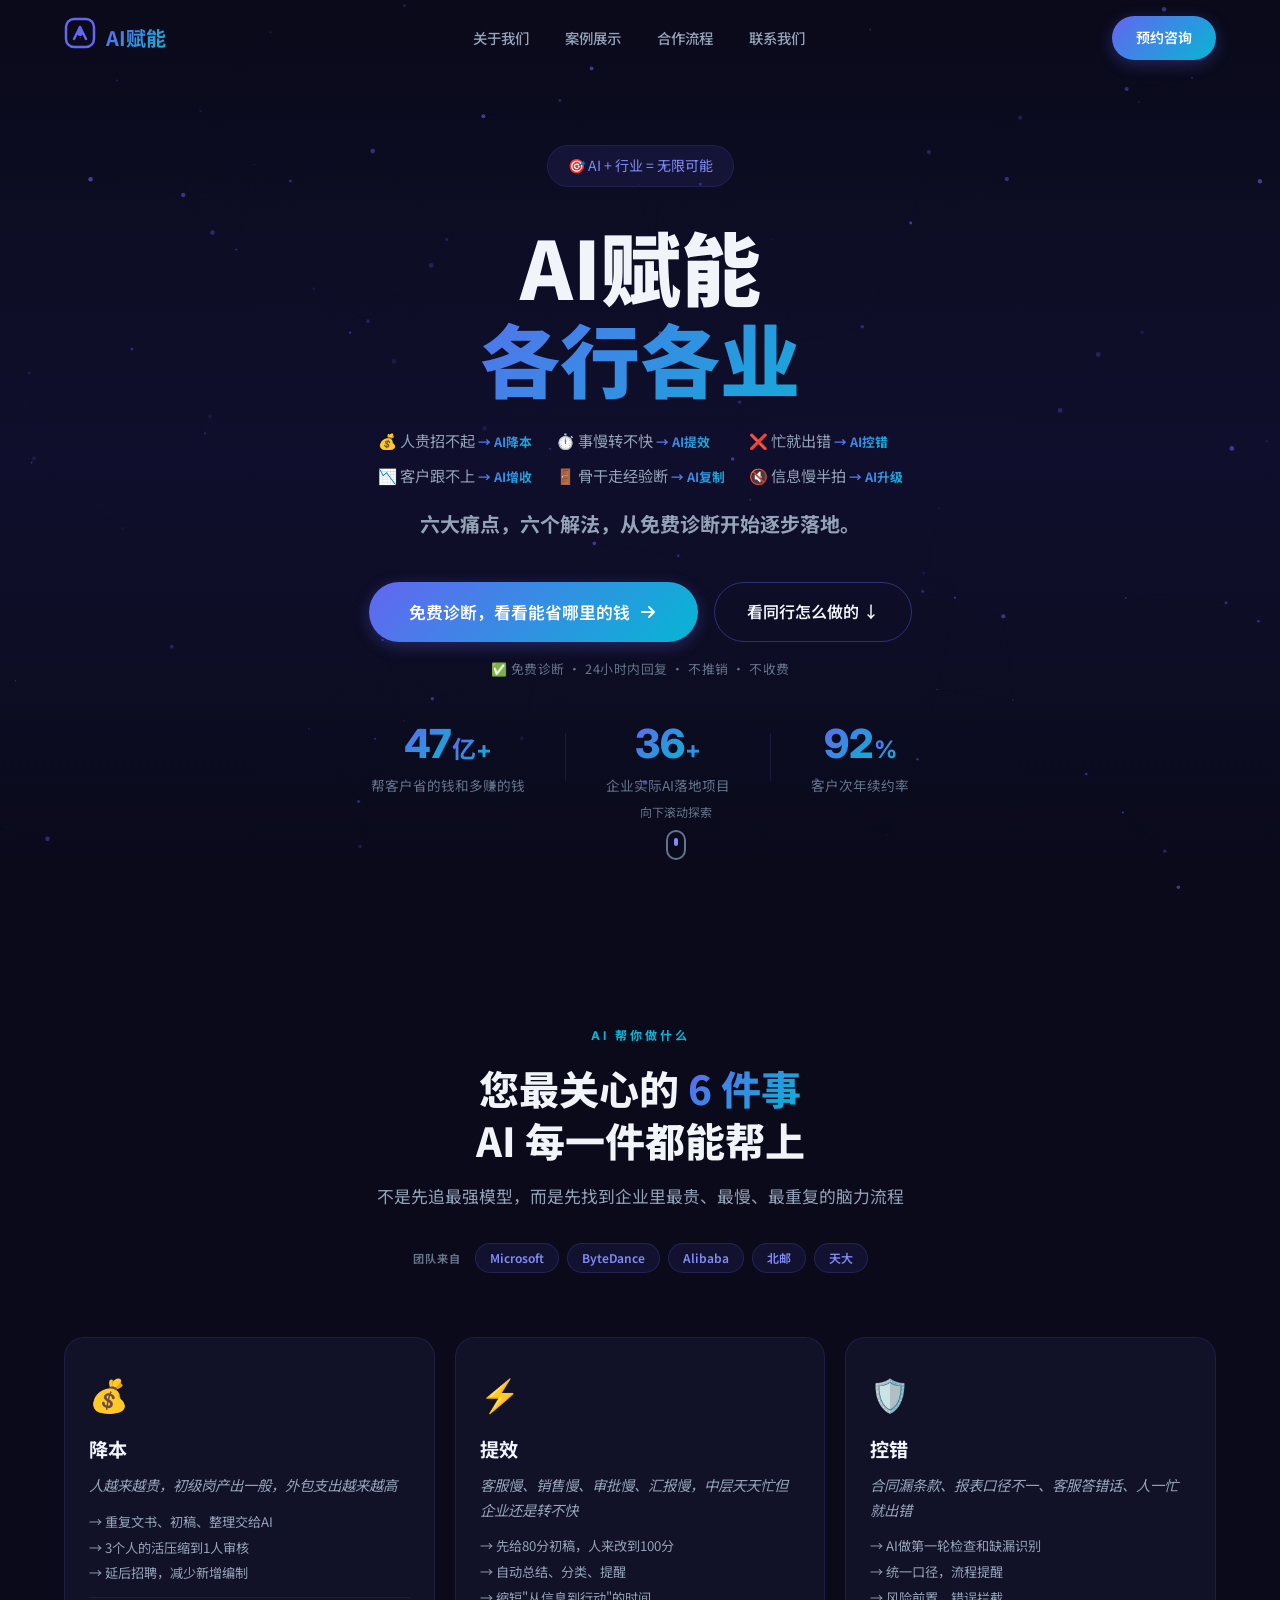
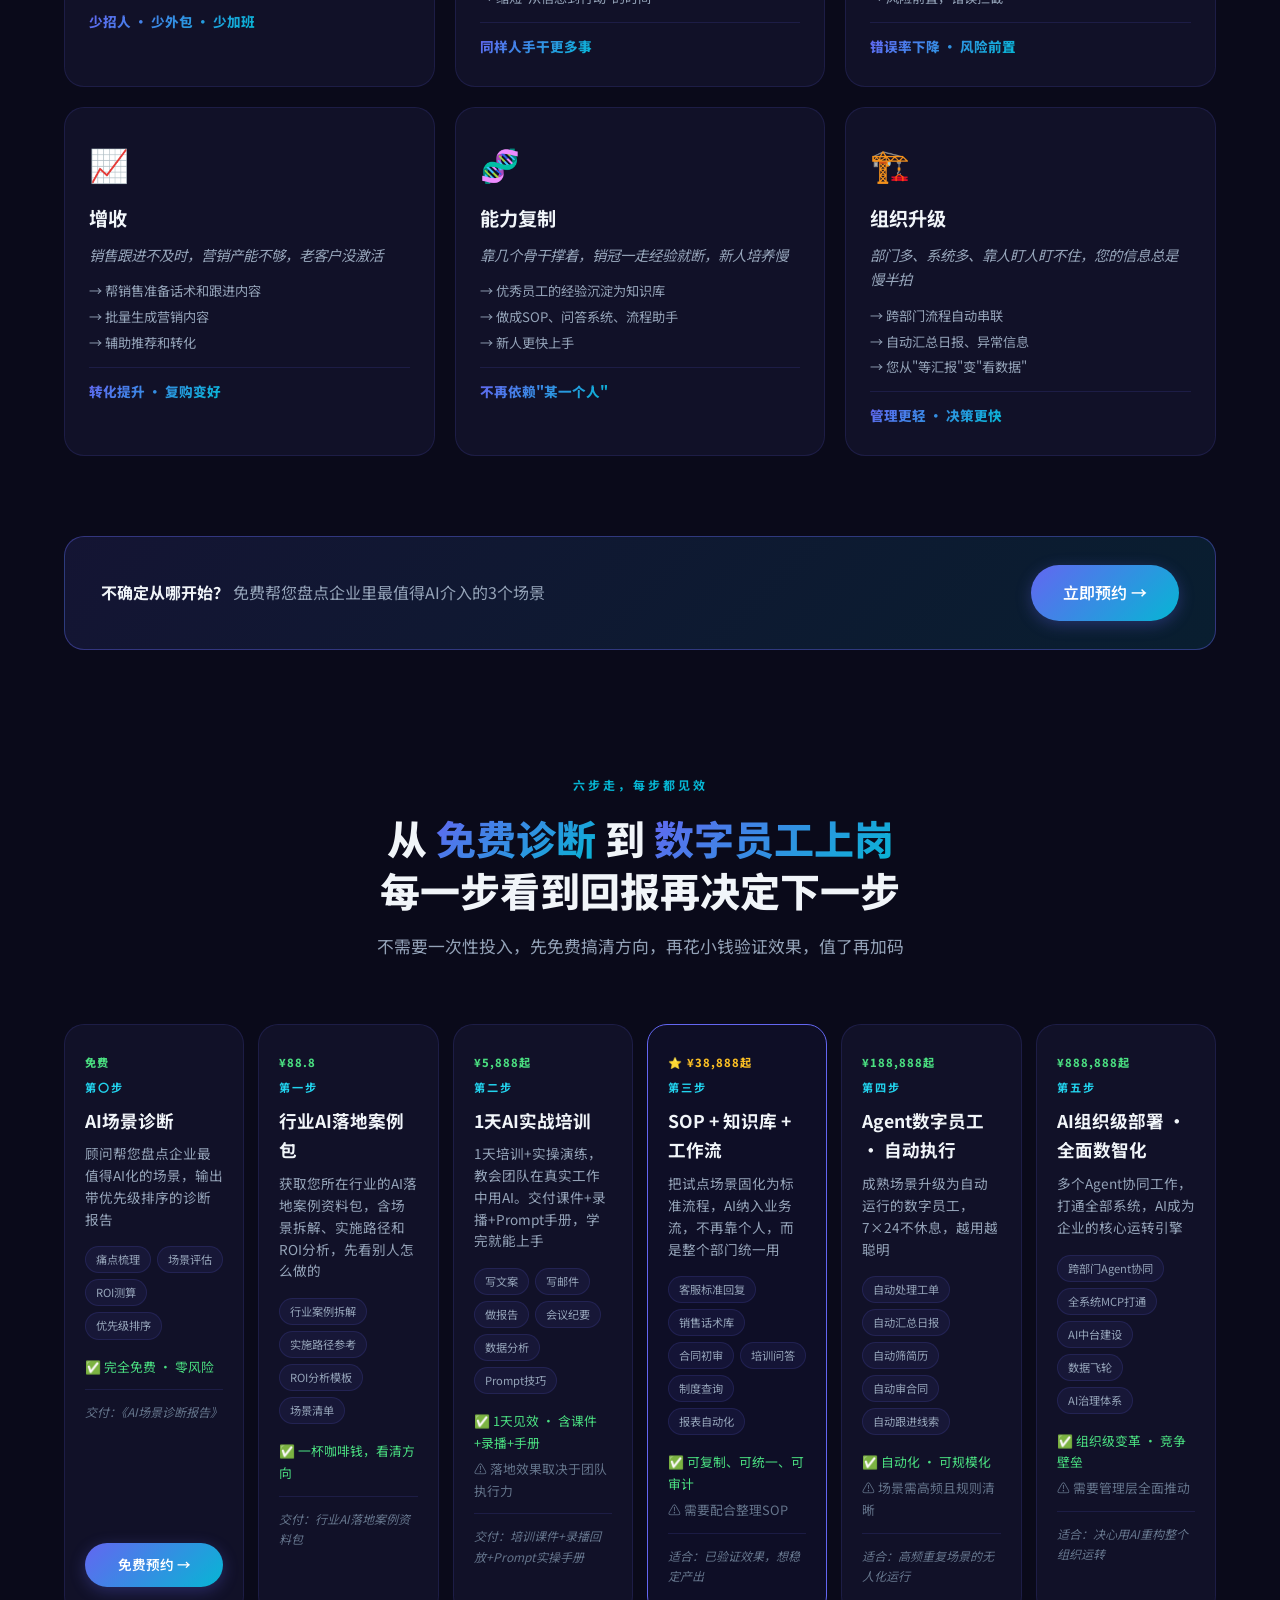
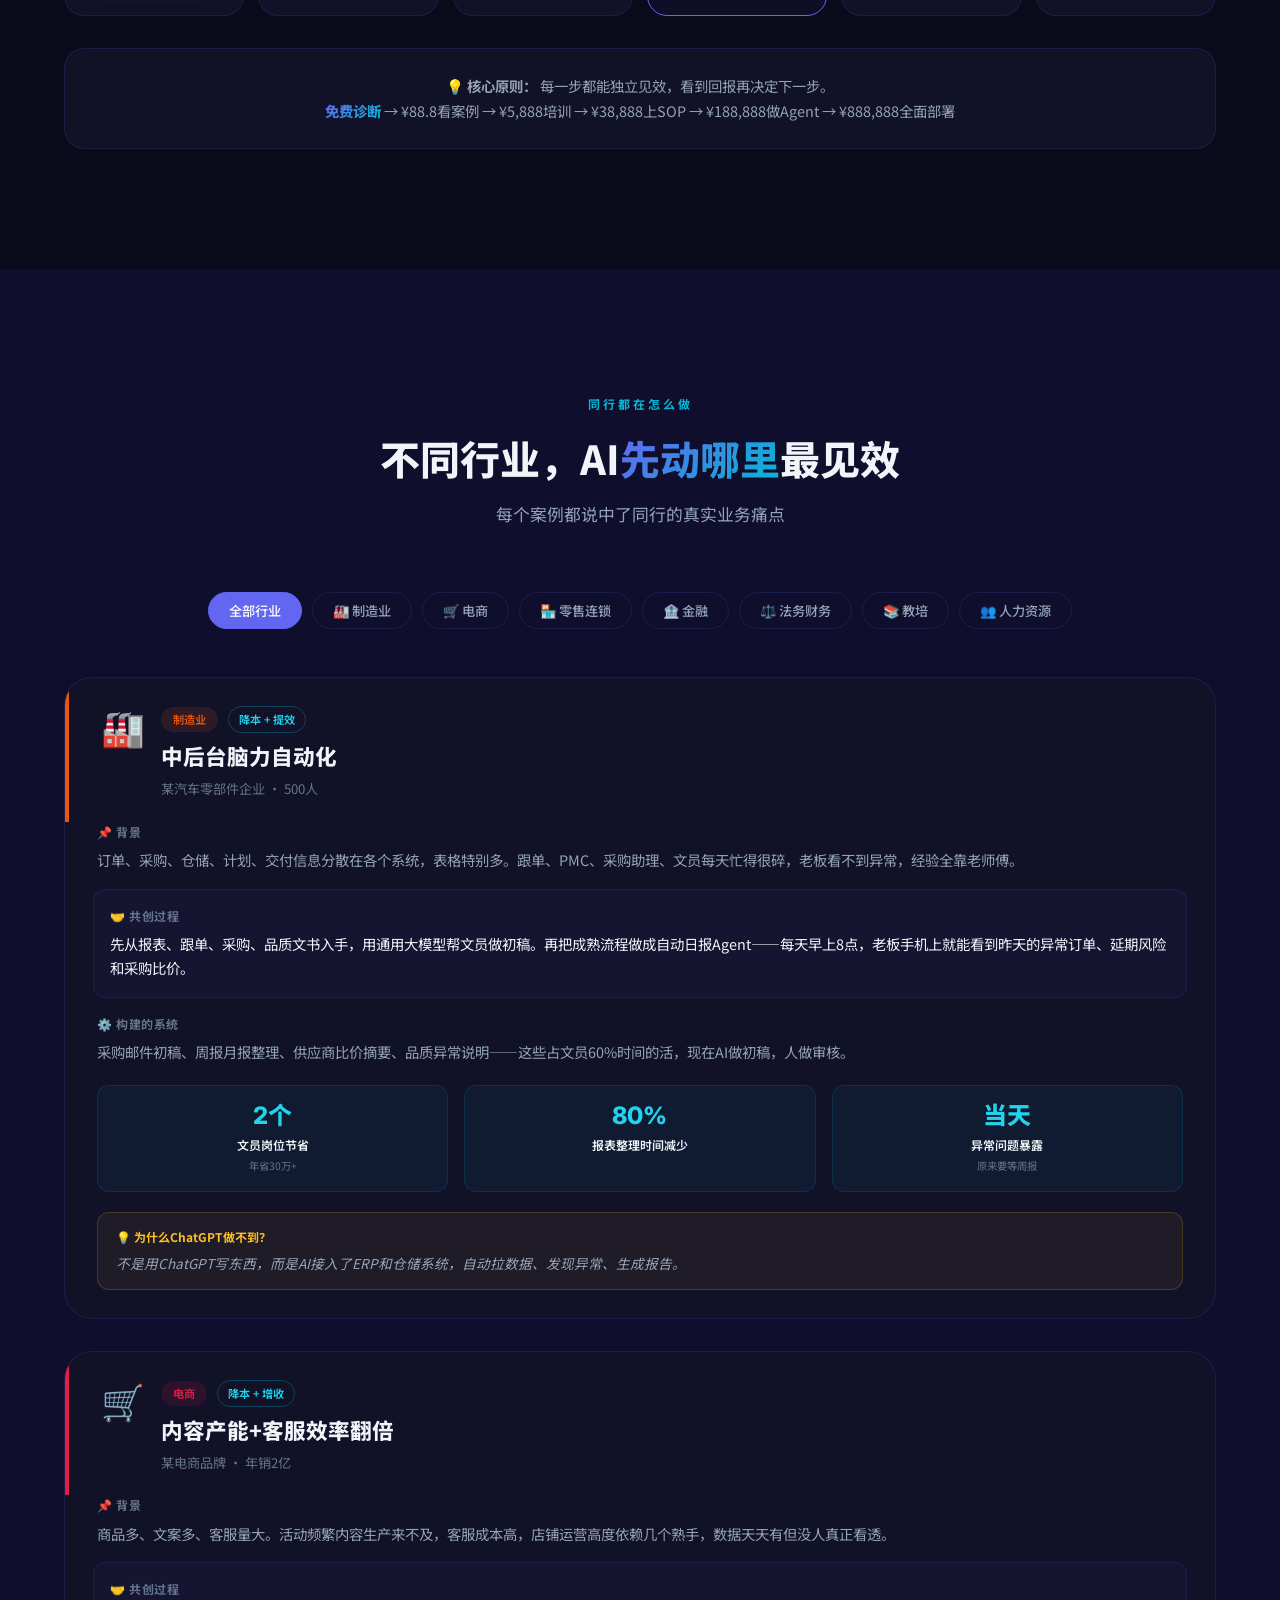
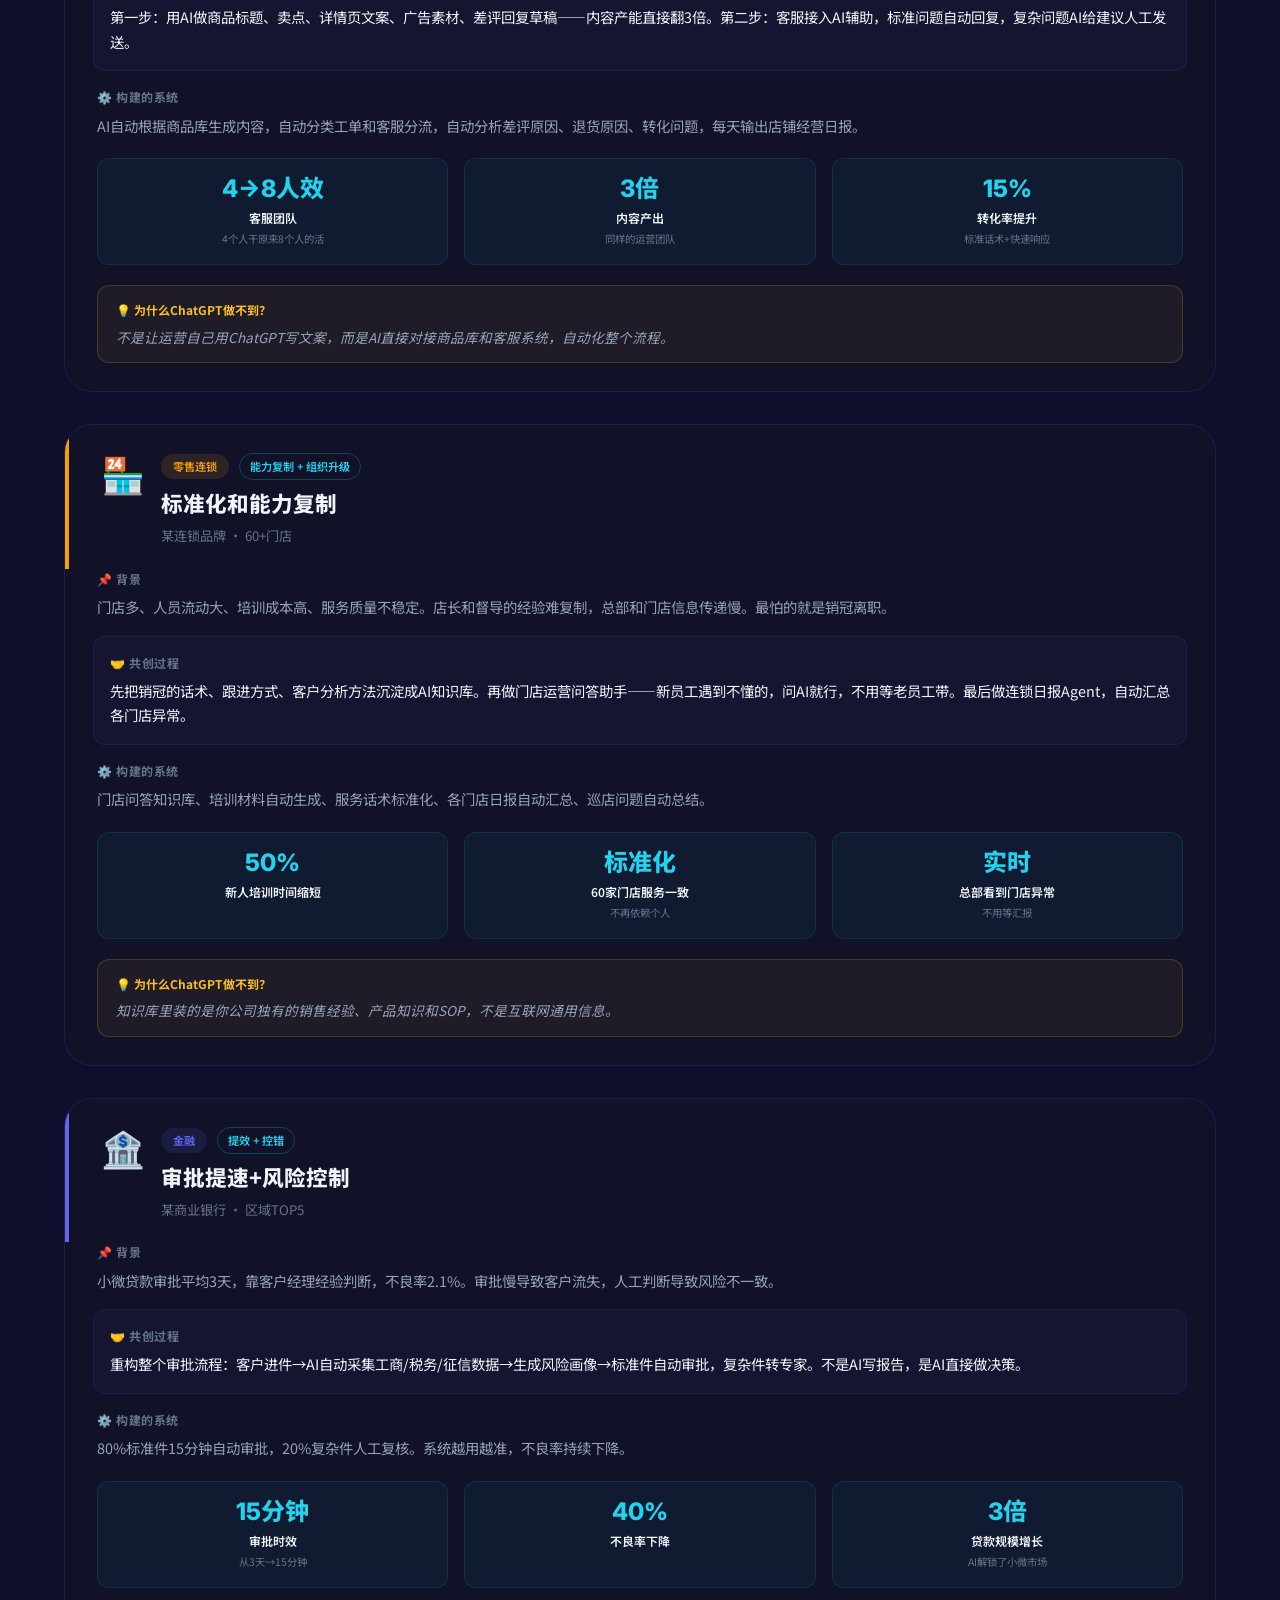
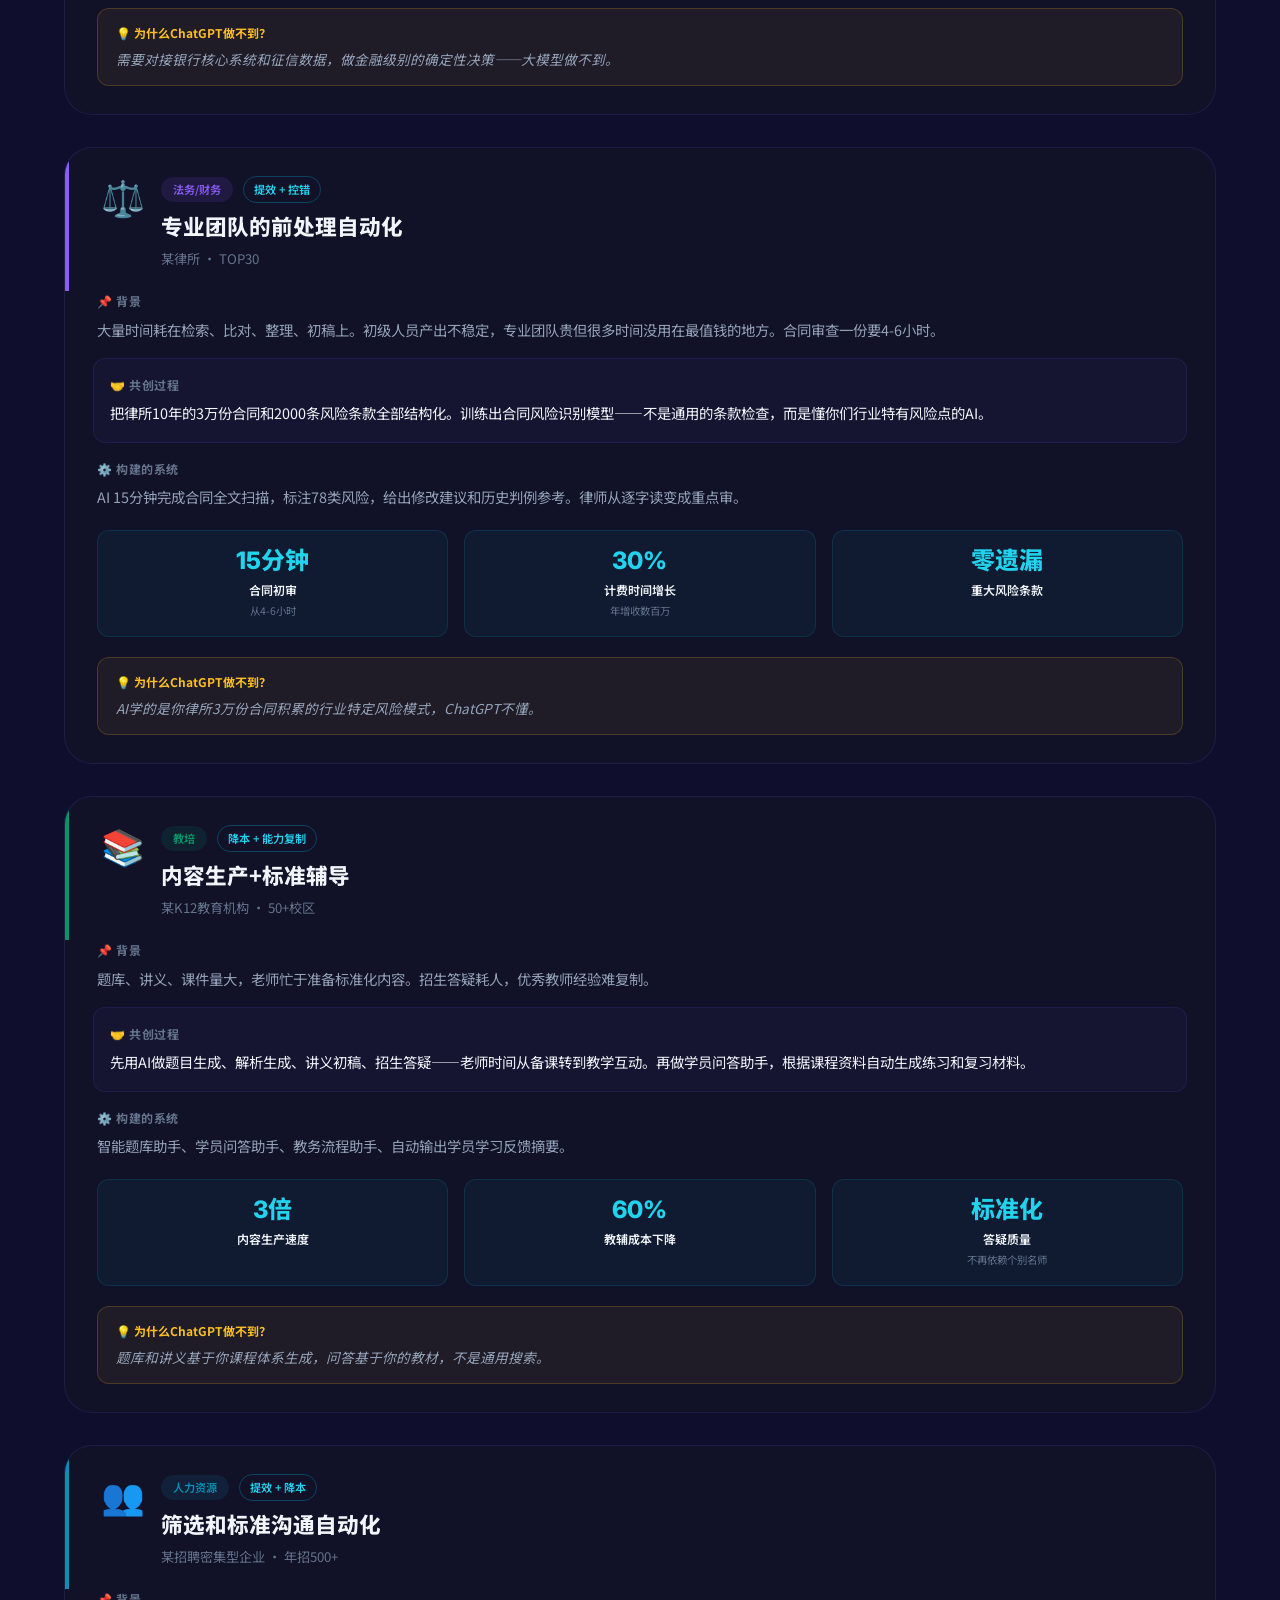
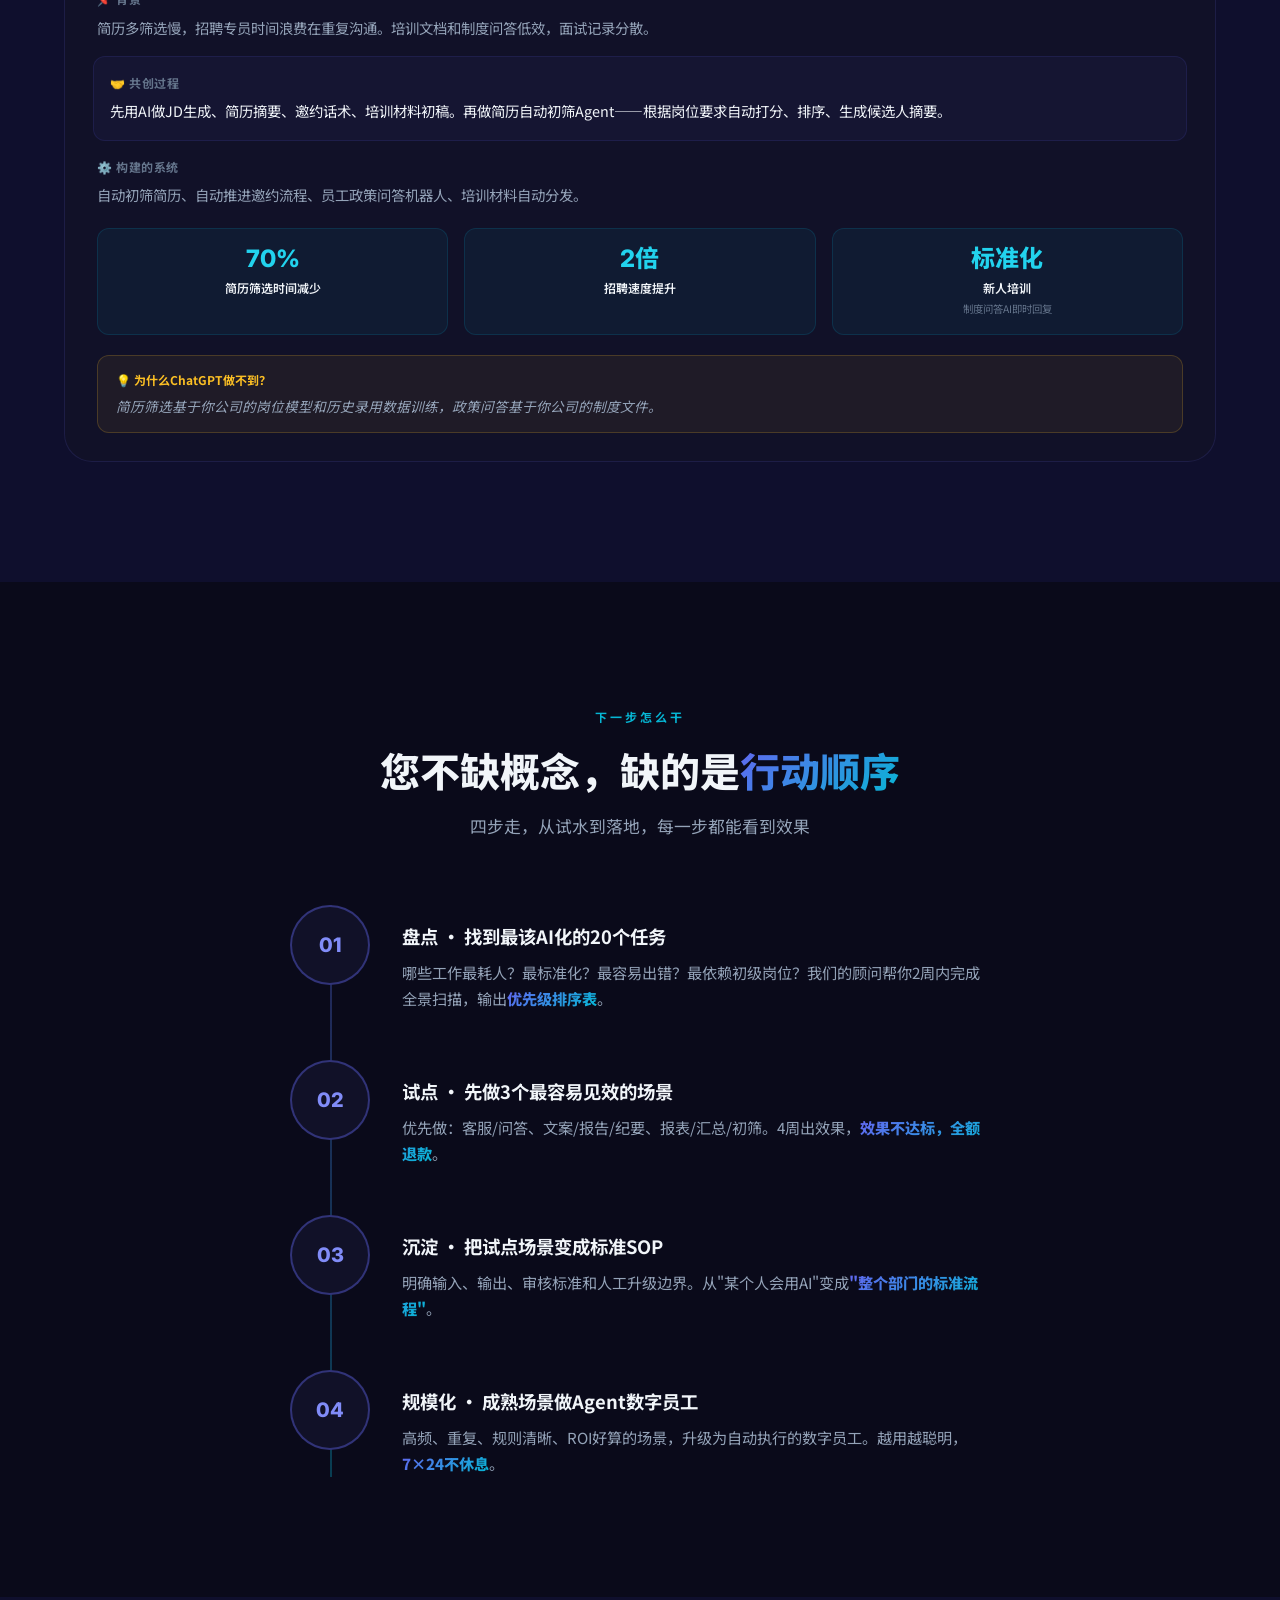
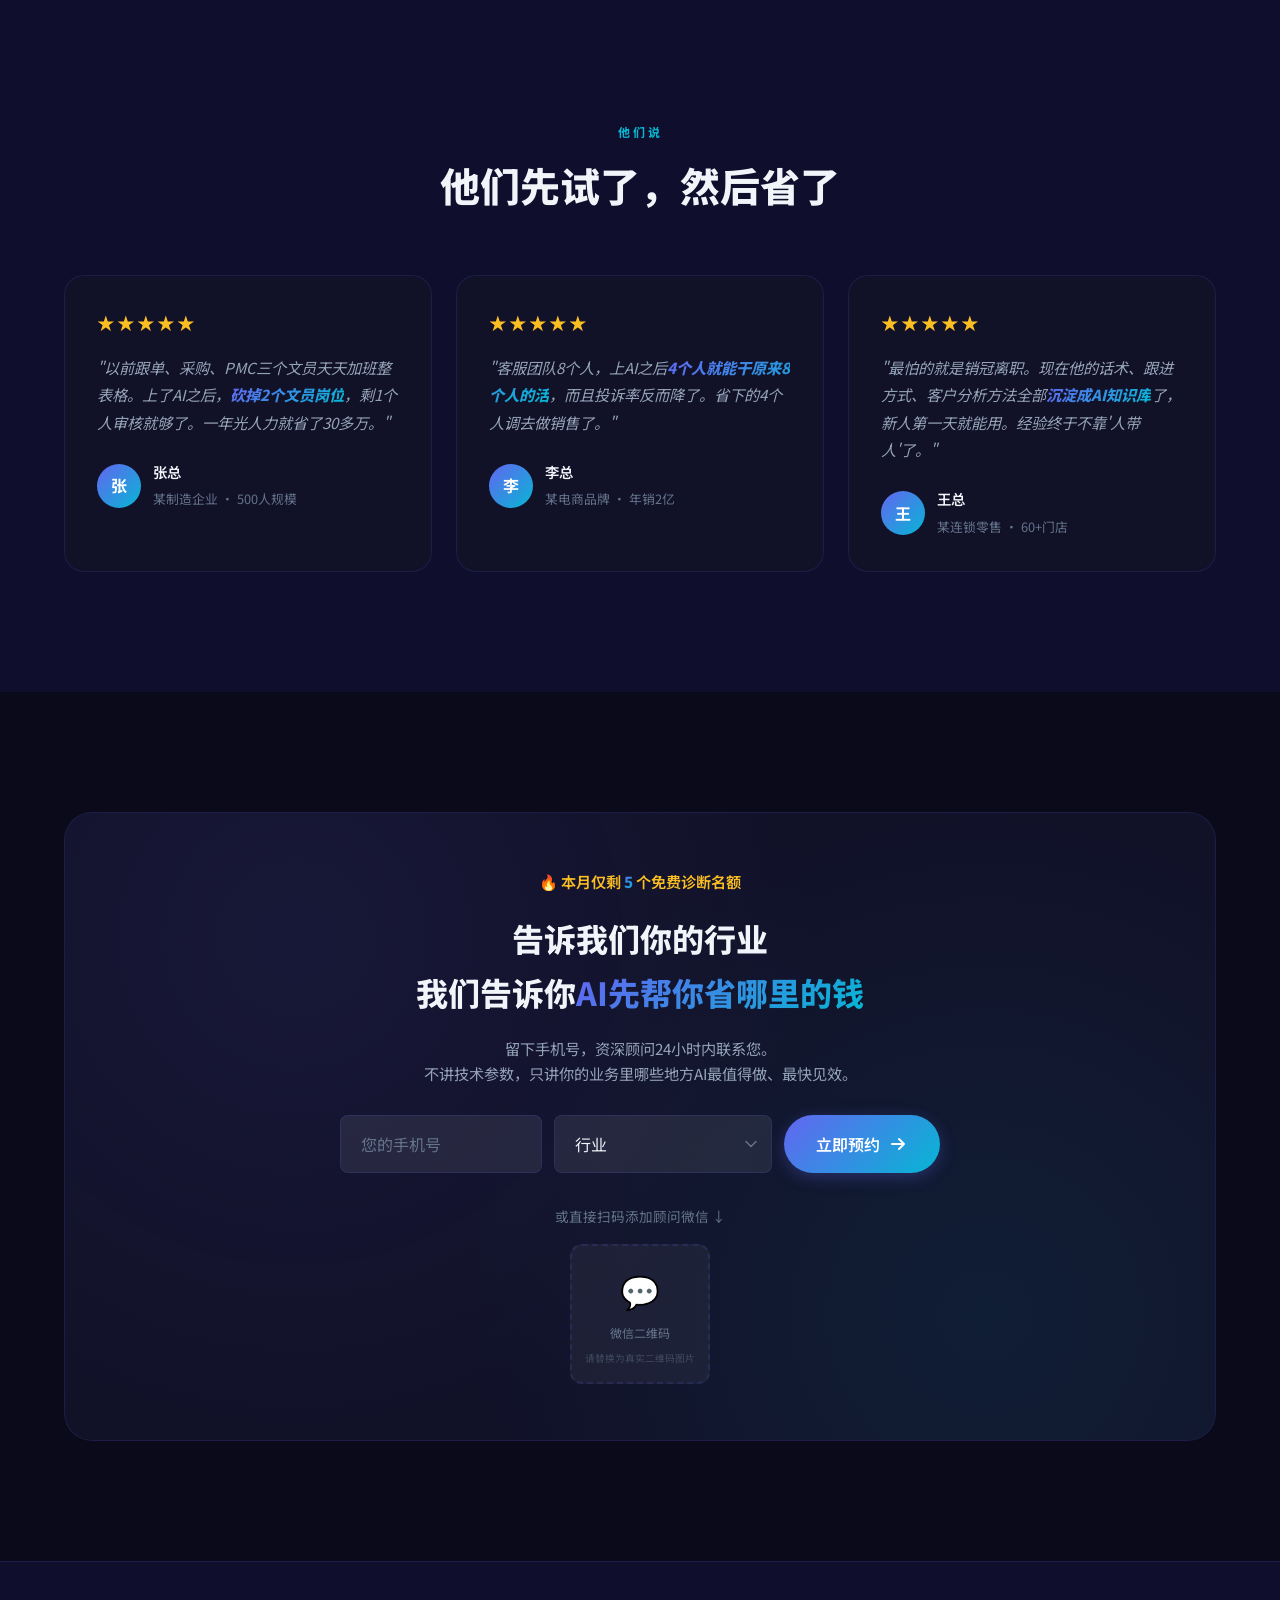
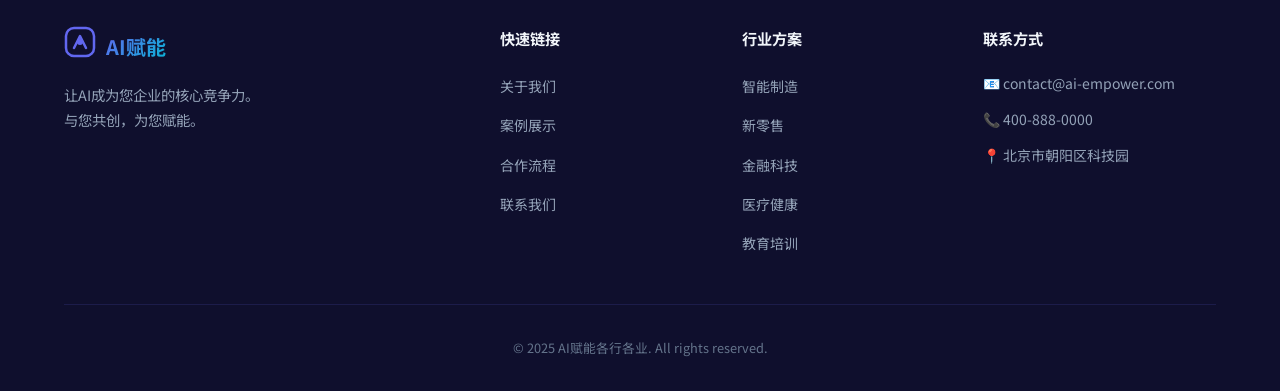
==== commit 1200dff9: "fix: Hero痛点关联解法 痛点AI降本/提效/控错/增收/复制/升级" ====
--- a/index.html
+++ b/index.html
@@ -54,14 +54,14 @@
             </h1>
             <p class="hero-desc">
                 <span class="hero-pain-list">
-                    <span class="pain-item">💰 人贵，招不起也留不住</span>
-                    <span class="pain-item">⏱️ 事慢，客服慢审批慢汇报慢</span>
-                    <span class="pain-item">❌ 错多，人一忙就漏就错</span>
-                    <span class="pain-item">📉 客户跟不上，钱没赚到</span>
-                    <span class="pain-item">🚪 骨干一走，经验全断</span>
-                    <span class="pain-item">🔇 老板信息永远慢半拍</span>
+                    <span class="pain-item">💰 人贵招不起 <em>→ AI降本</em></span>
+                    <span class="pain-item">⏱️ 事慢转不快 <em>→ AI提效</em></span>
+                    <span class="pain-item">❌ 忙就出错 <em>→ AI控错</em></span>
+                    <span class="pain-item">📉 客户跟不上 <em>→ AI增收</em></span>
+                    <span class="pain-item">🚪 骨干走经验断 <em>→ AI复制</em></span>
+                    <span class="pain-item">🔇 信息慢半拍 <em>→ AI升级</em></span>
                 </span>
-                <strong>这六个问题，AI每一个都能帮您解决。</strong>
+                <strong>六大痛点，六个解法，从免费诊断开始逐步落地。</strong>
             </p>
             <div class="hero-actions">
                 <a href="#contact" class="btn btn-primary btn-lg">
--- a/styles.css
+++ b/styles.css
@@ -291,6 +291,16 @@
     text-align: left;
 }
 
+.pain-item em {
+    font-style: normal;
+    font-weight: 700;
+    font-size: 0.8rem;
+    background: var(--gradient-primary);
+    -webkit-background-clip: text;
+    -webkit-text-fill-color: transparent;
+    background-clip: text;
+}
+
 .hero-actions {
     display: flex;
     gap: 16px;
